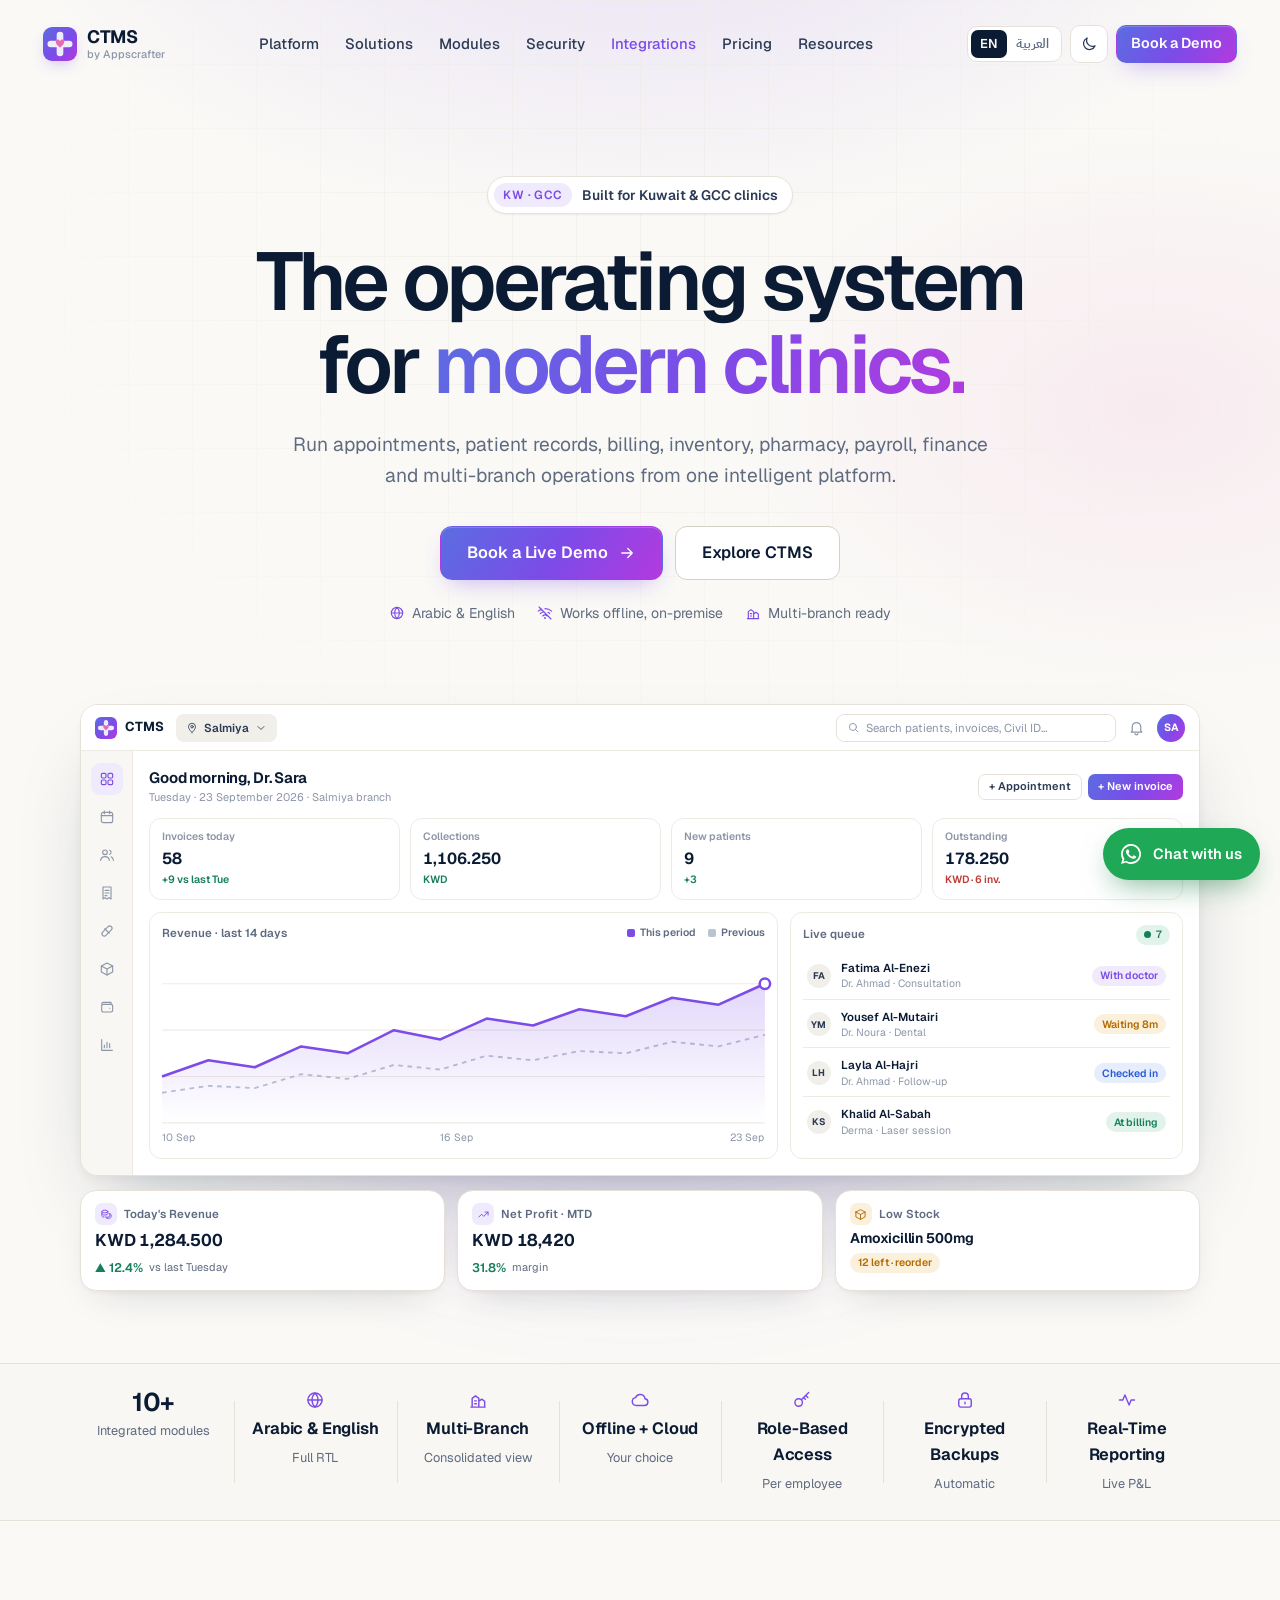
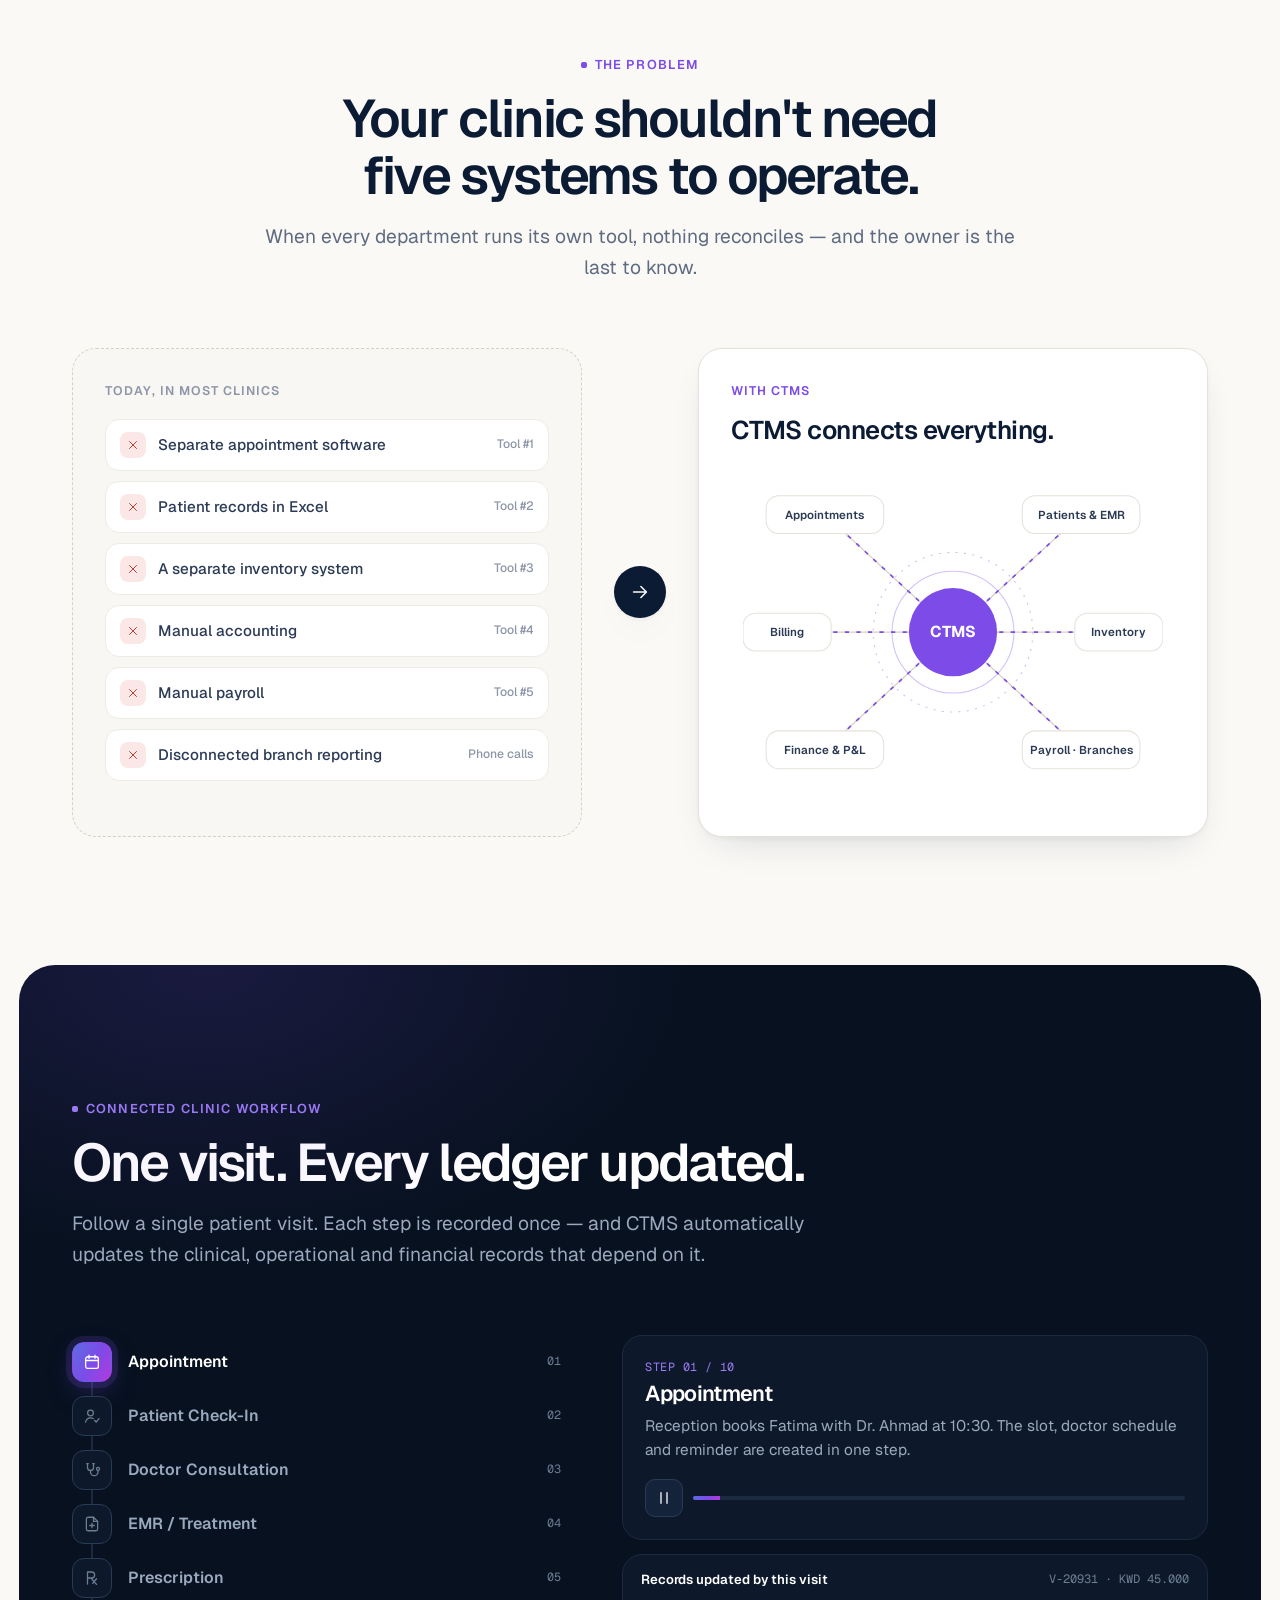
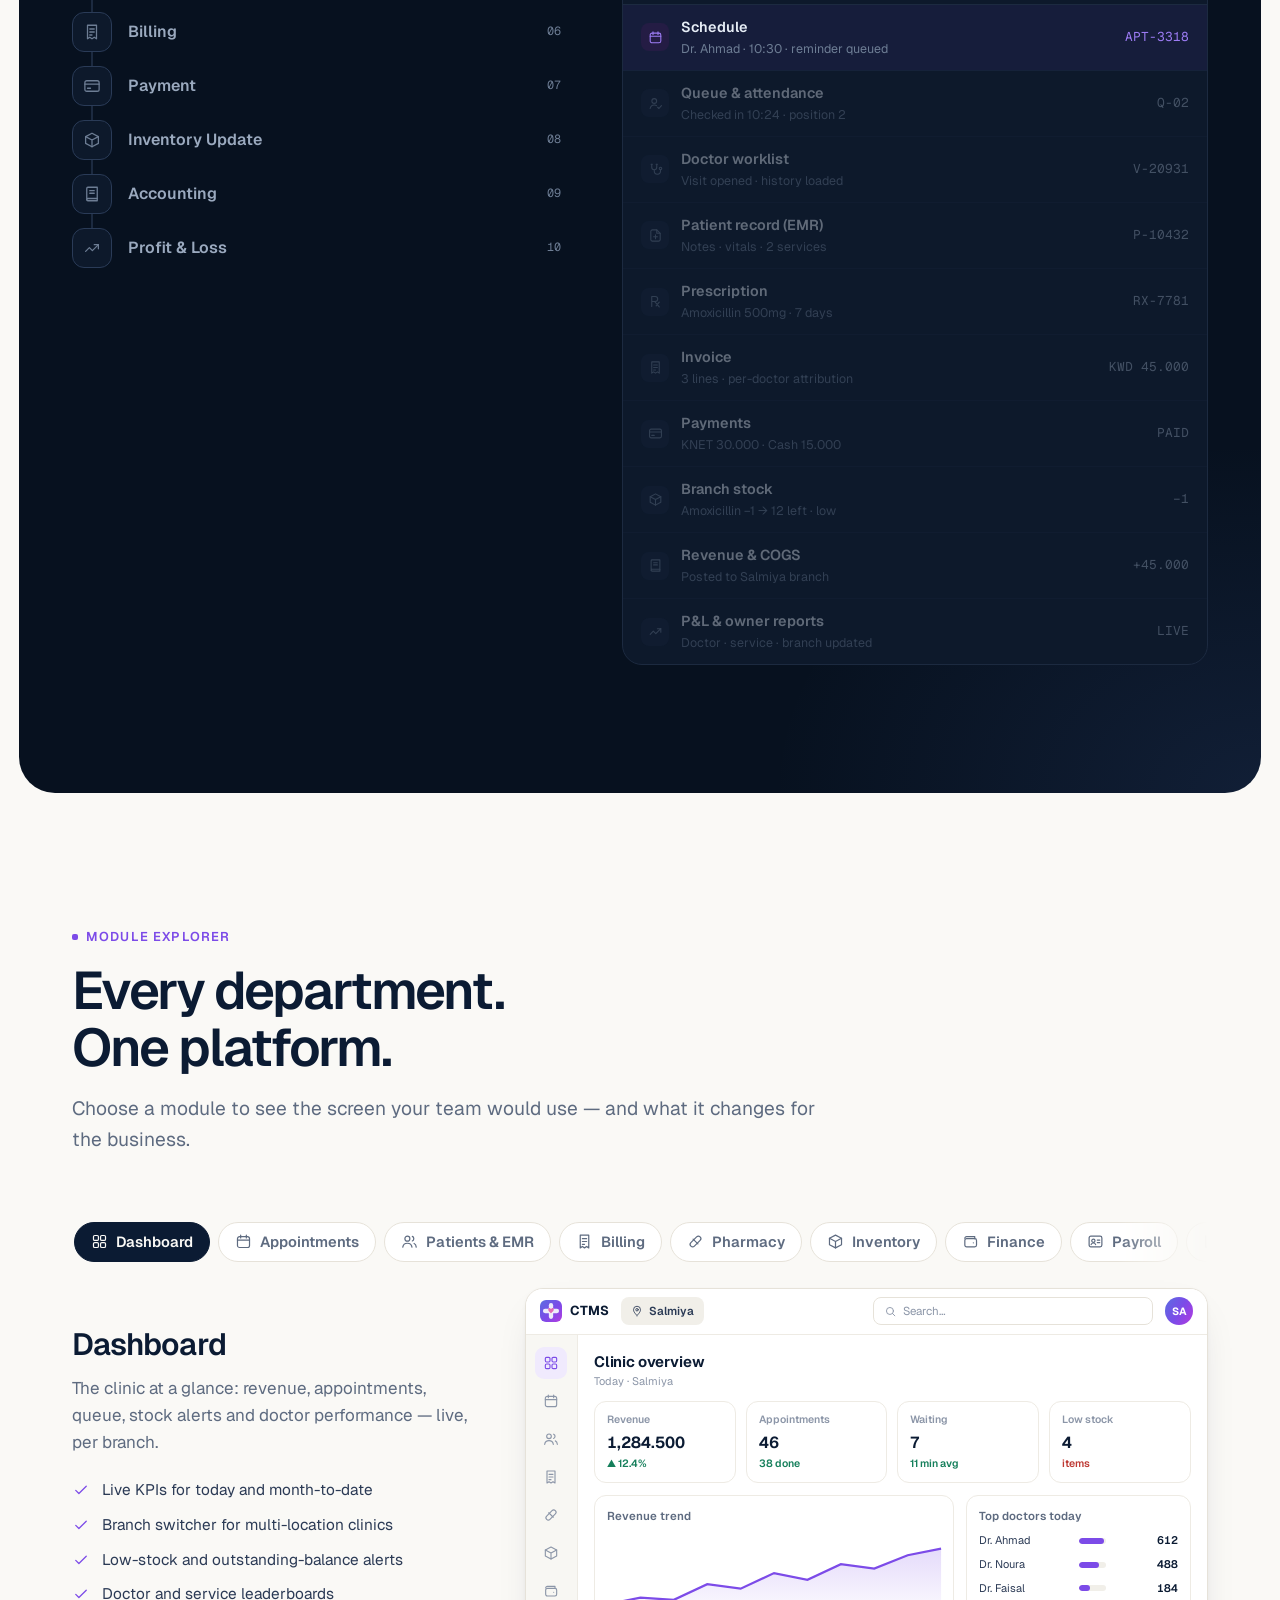
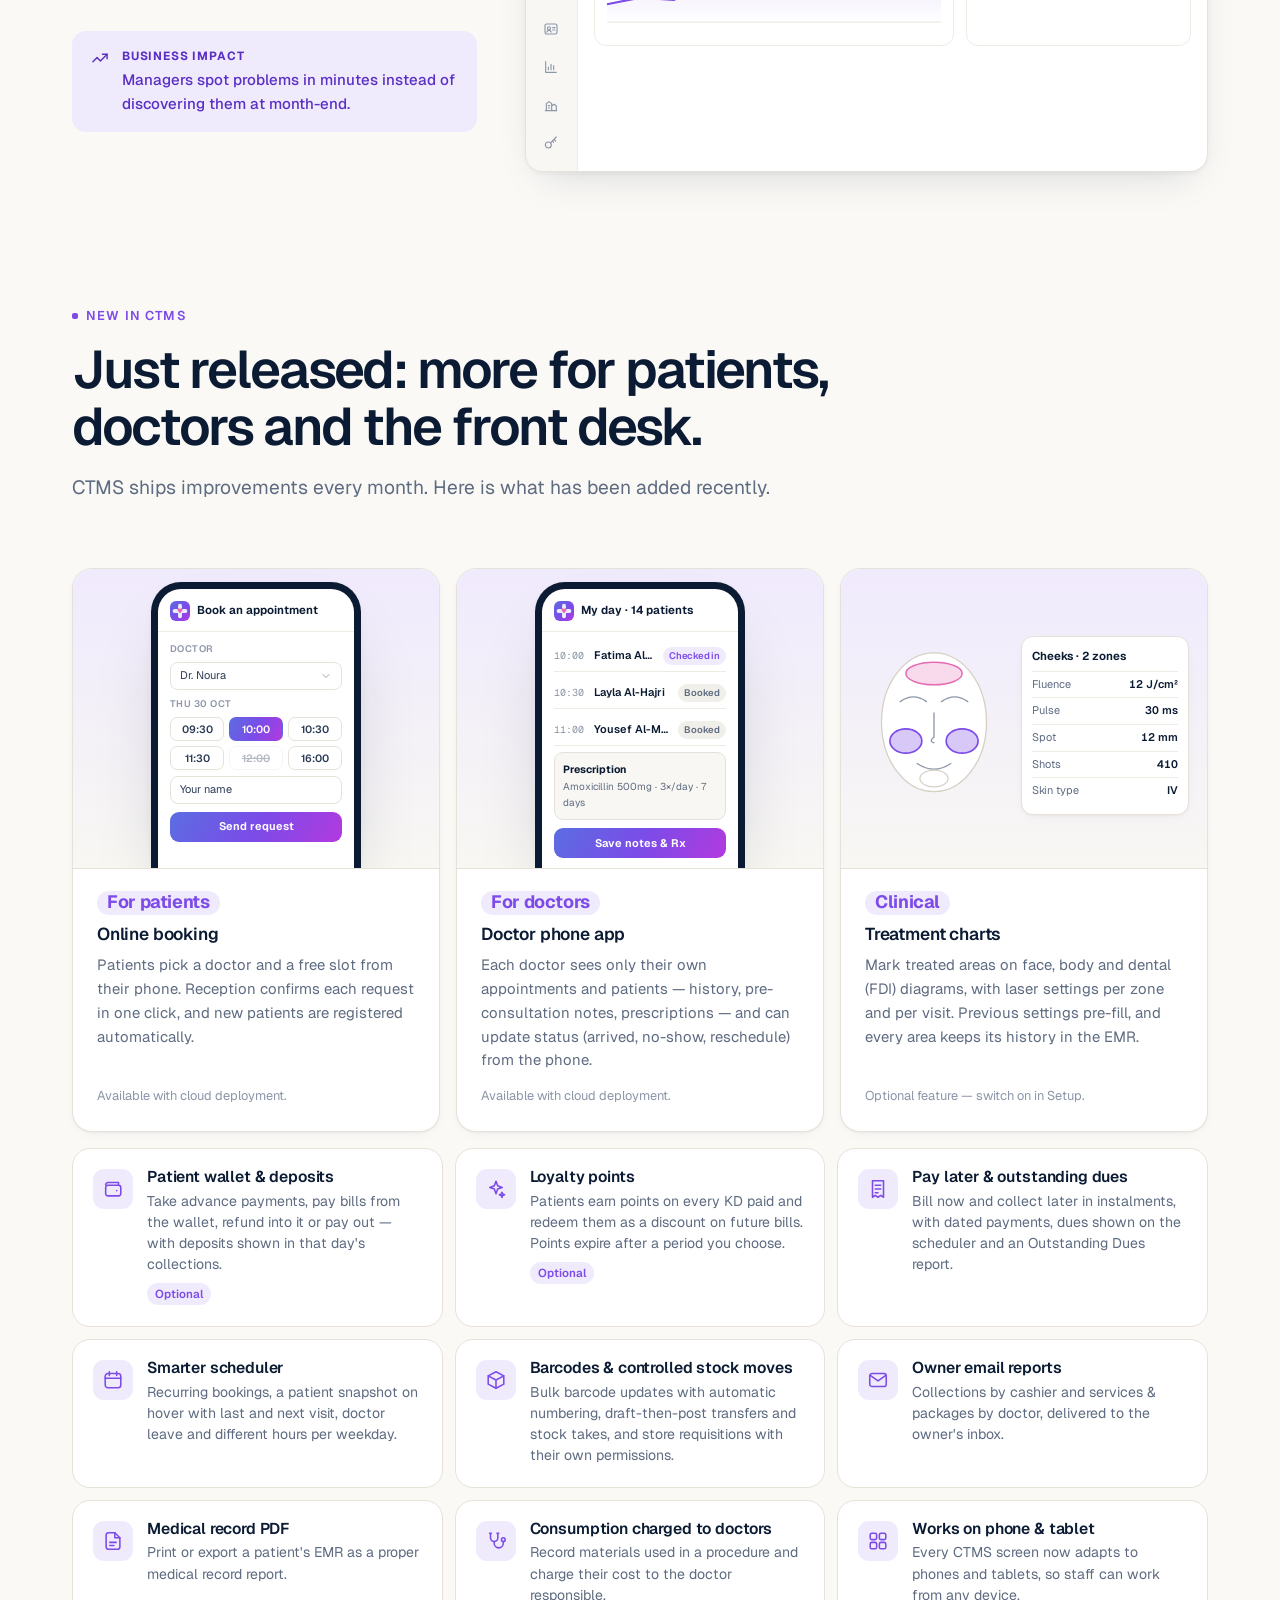
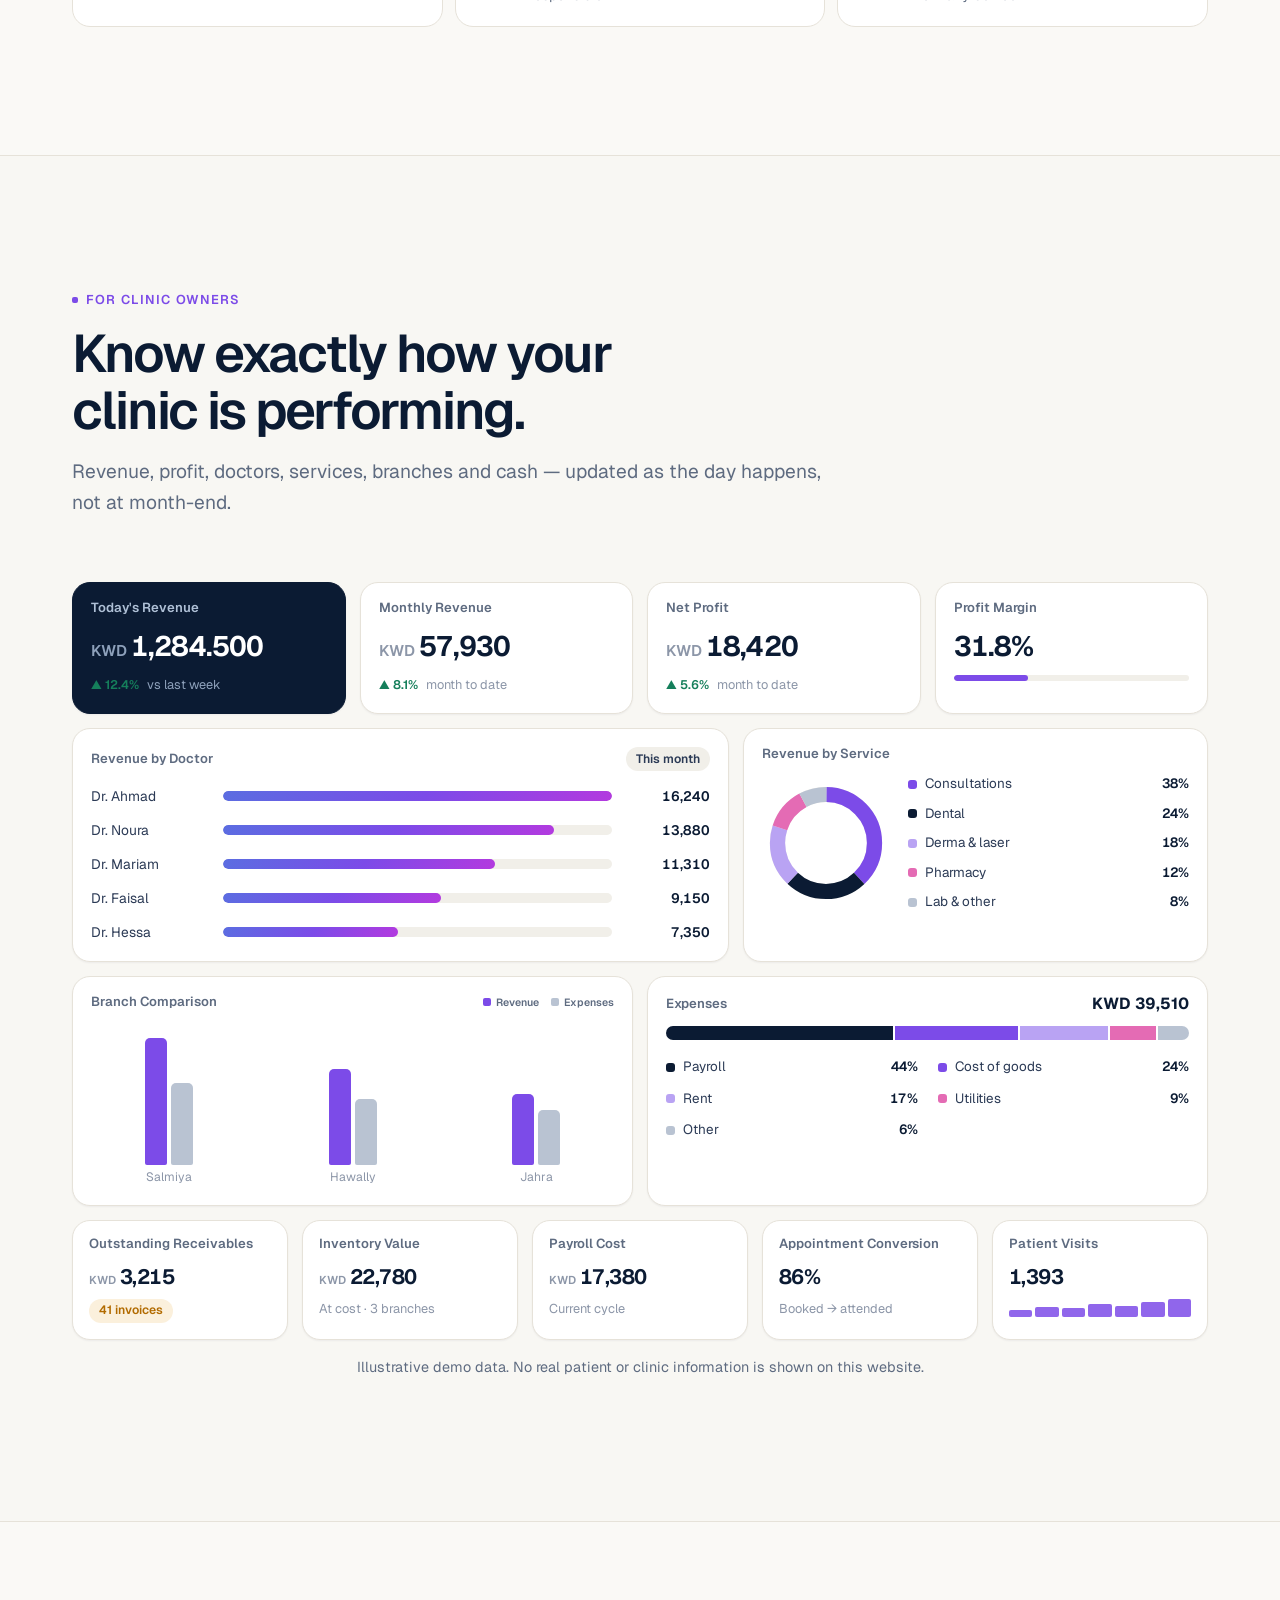
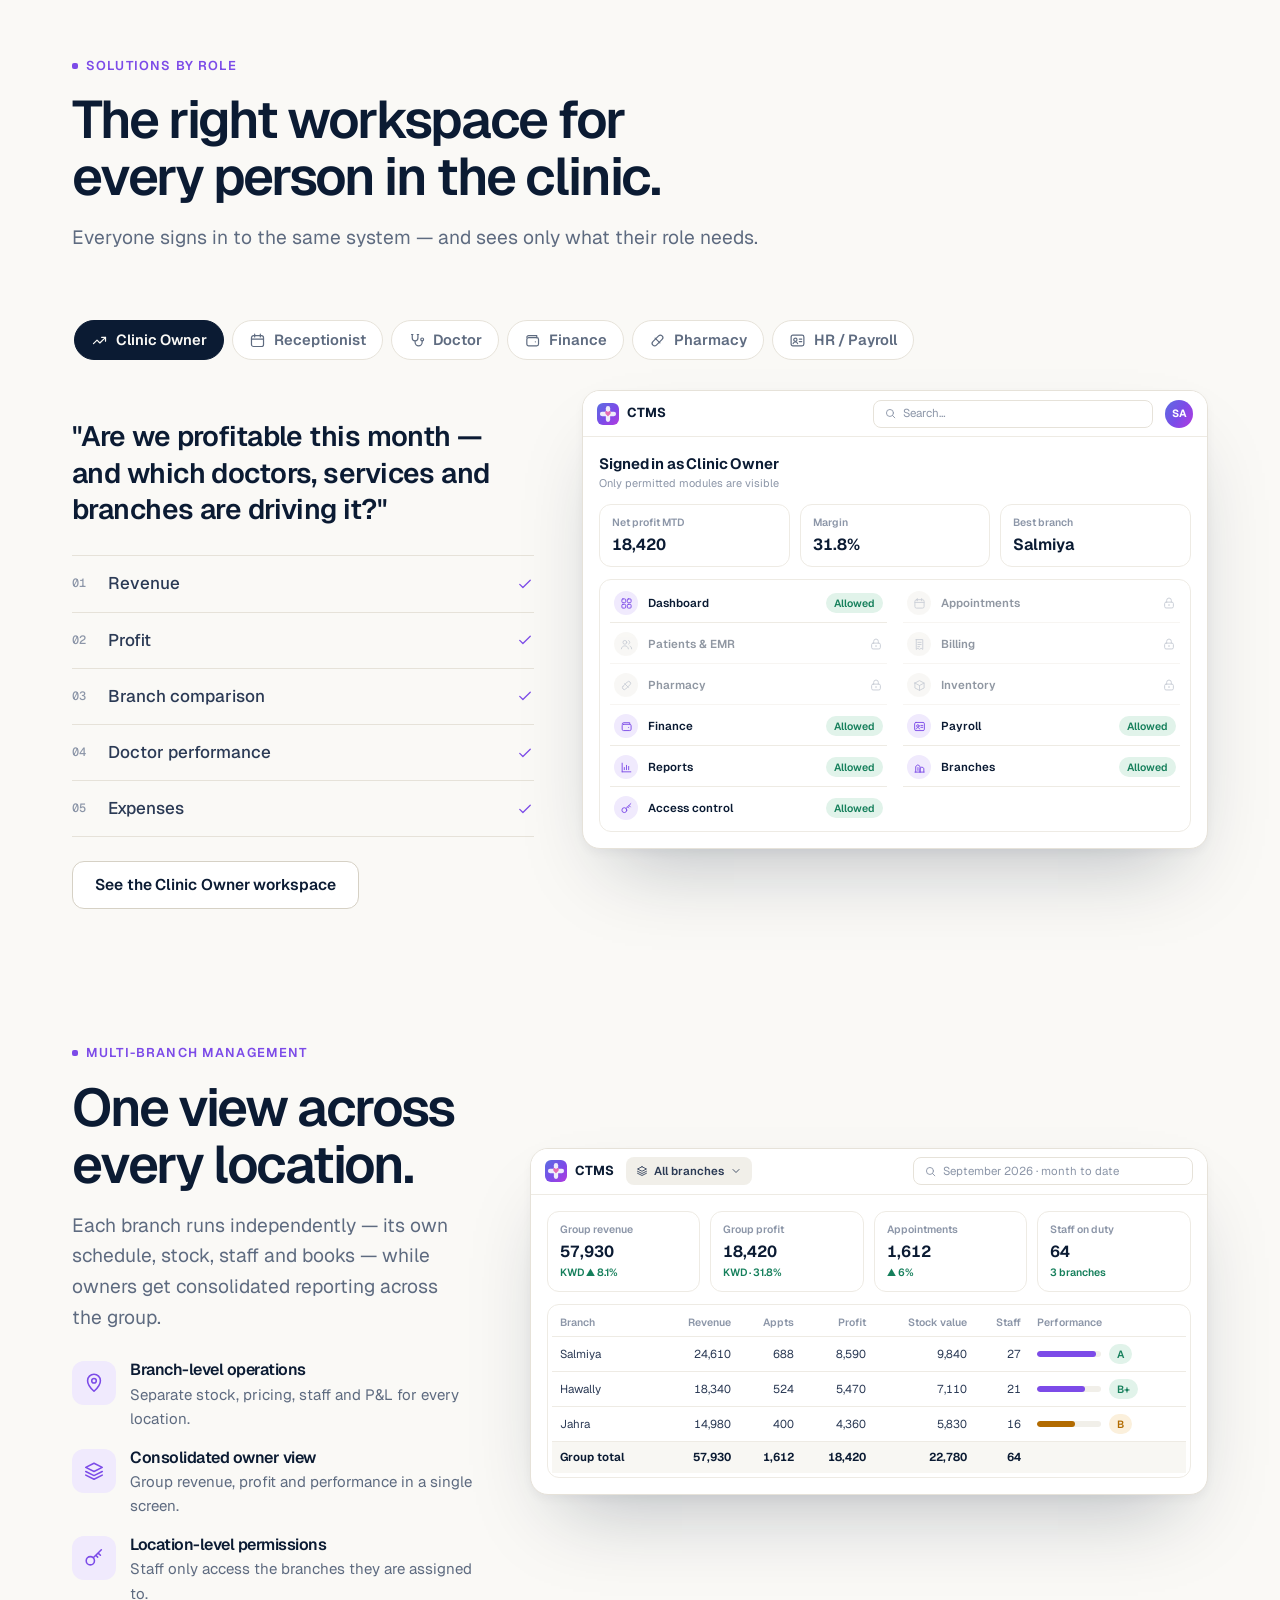
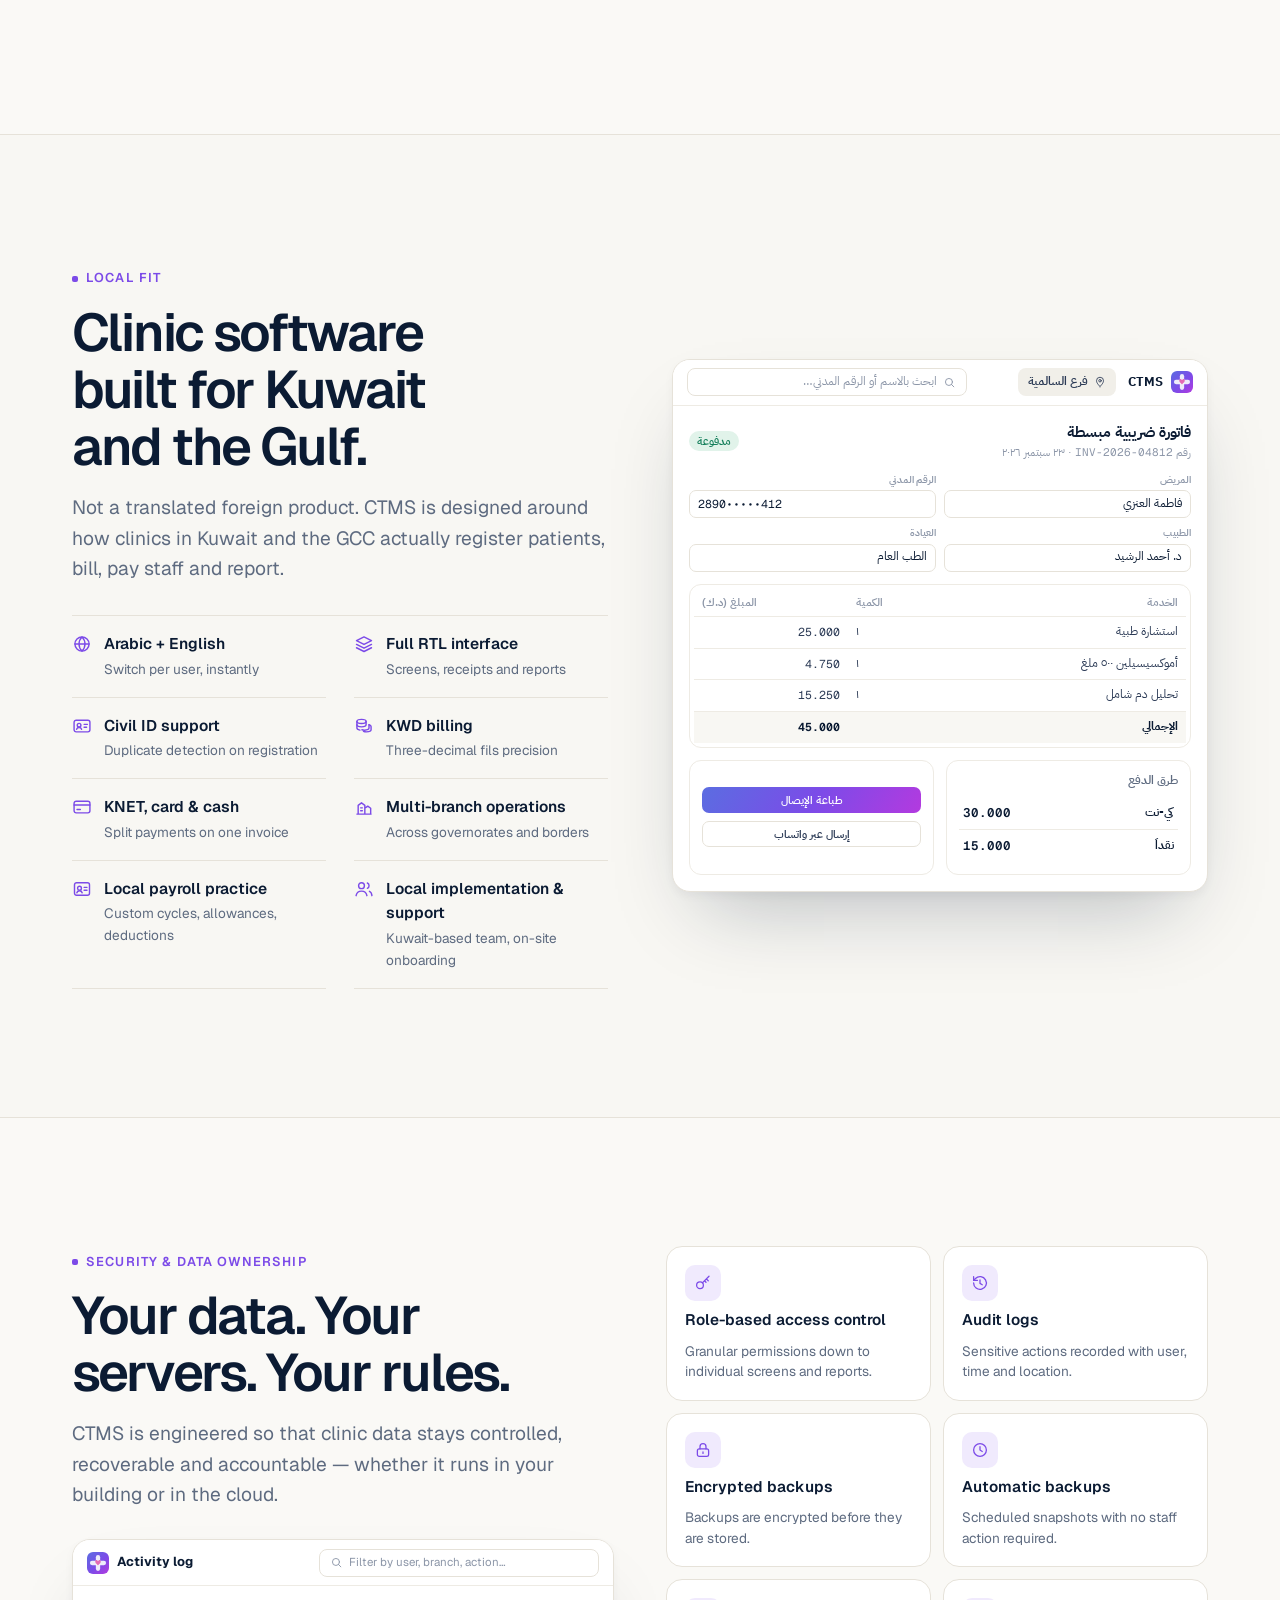
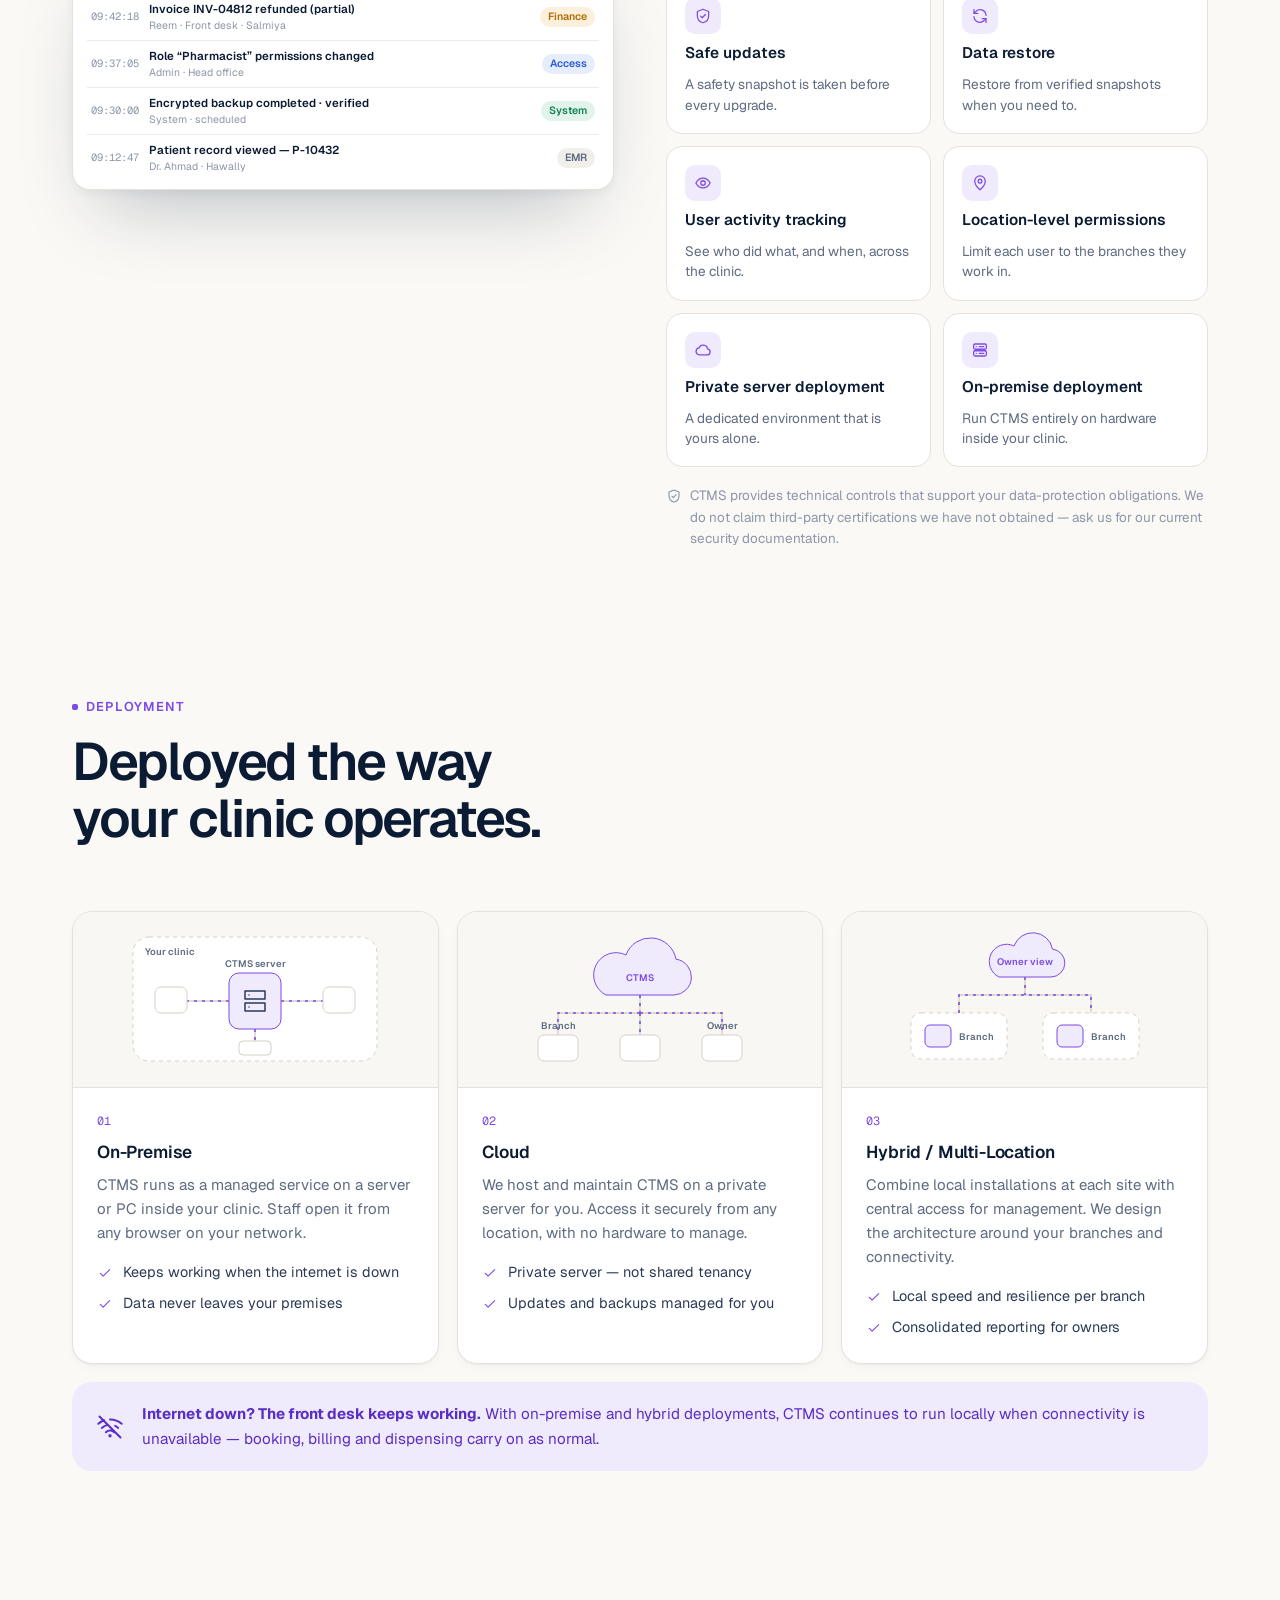
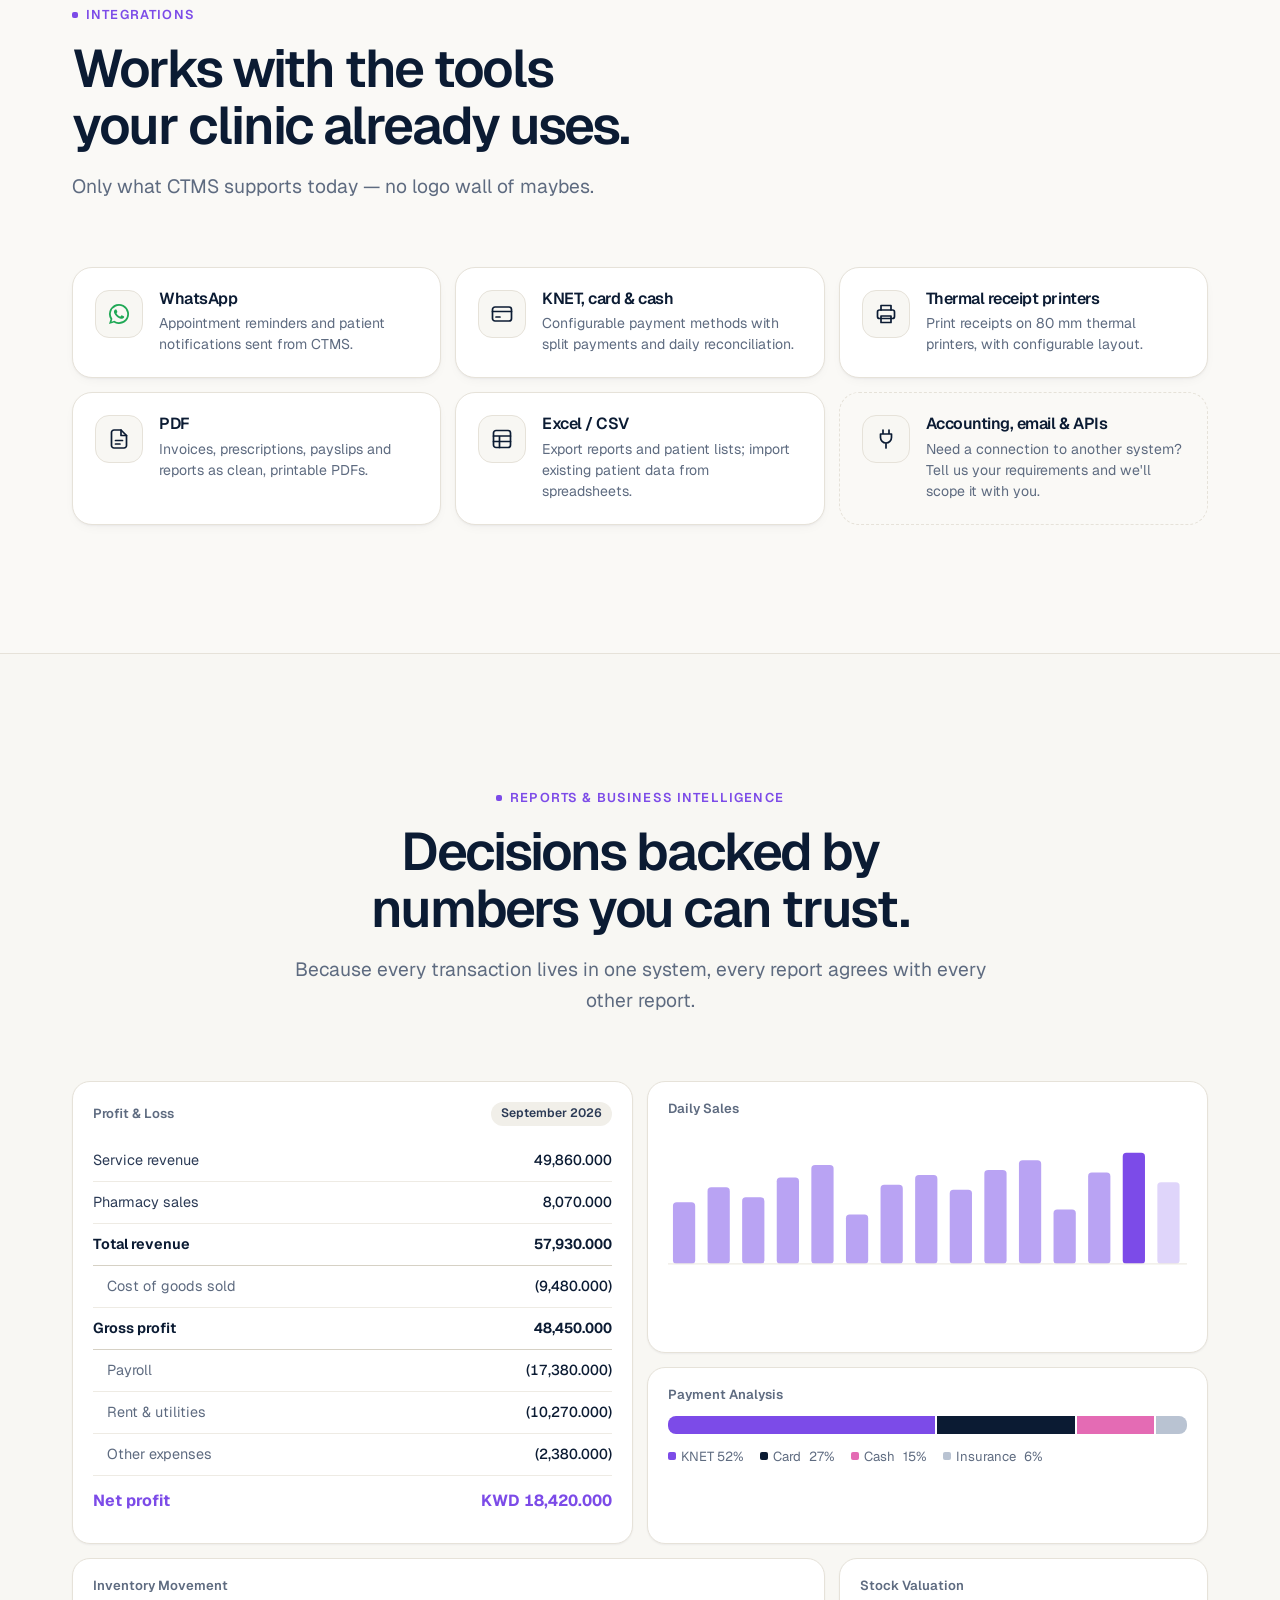
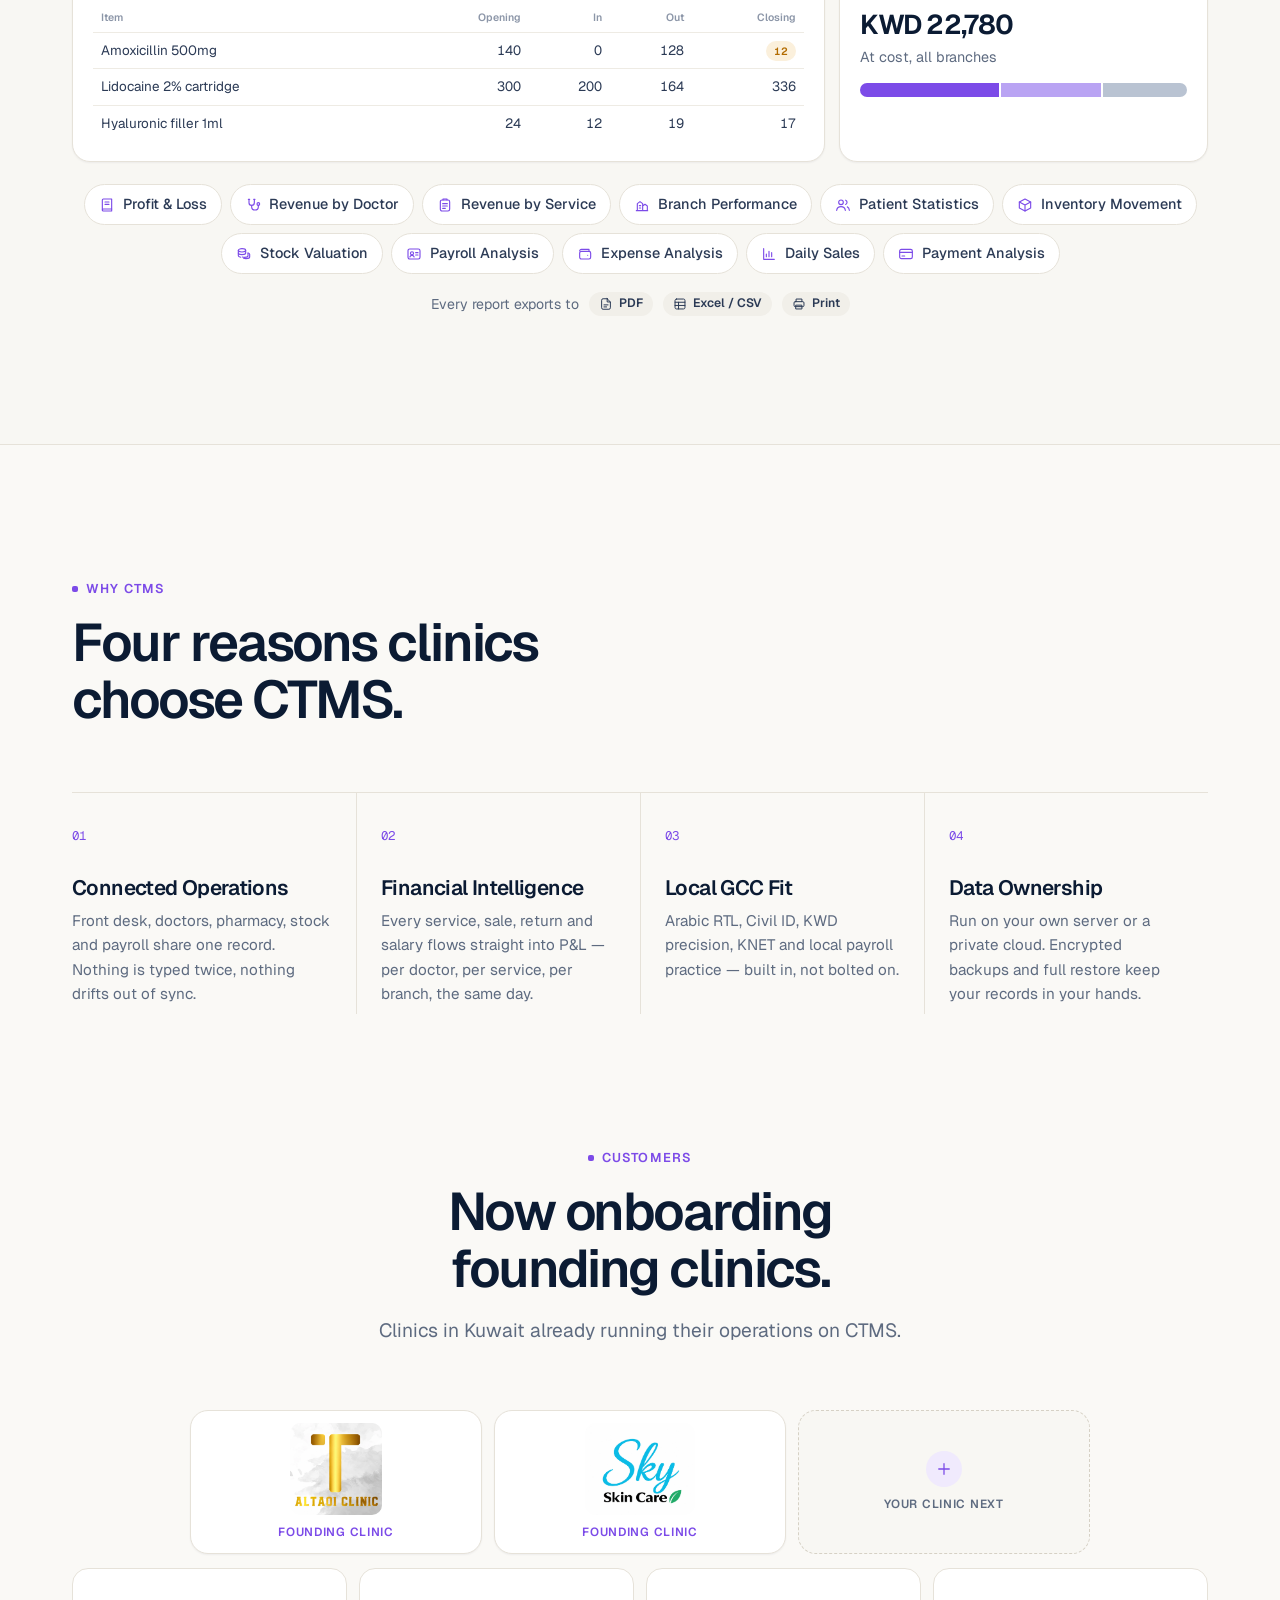
==== index.html @ 9a02eace "Add 'New in CTMS': online booking, doctor app, treatment charts, wallet, loyalty, dues, scheduler, s" ====
<!doctype html>
<html lang="en" dir="ltr" class="no-js" data-page-lang="en">
<head>
<meta charset="utf-8">
<meta name="viewport" content="width=device-width, initial-scale=1, viewport-fit=cover">
<title>Clinic Software in Kuwait | CTMS Clinic Management System</title>
<meta name="description" content="CTMS is clinic management software built in Kuwait for clinics, dental and dermatology centres and medical groups across Kuwait and the GCC: appointments, patient records, billing, pharmacy, inventory, payroll and P&amp;L in one system. Arabic &amp; English. Book a live demo.">
<meta name="keywords" content="CTMS, Clinic Top Management System, clinic management software Kuwait, clinic management system GCC, medical center software, EMR Kuwait, clinic billing software, pharmacy inventory, clinic payroll, multi-branch clinic software, Appscrafter, نظام إدارة العيادات, برنامج إدارة العيادات الكويت">
<meta name="author" content="Appscrafter">
<meta name="robots" content="index, follow">
<link rel="canonical" href="https://ctms.website/">
<link rel="alternate" hreflang="en" href="https://ctms.website/">
<link rel="alternate" hreflang="ar" href="https://ctms.website/ar/">
<link rel="alternate" hreflang="x-default" href="https://ctms.website/">
<meta name="theme-color" content="#7c4be8" media="(prefers-color-scheme: light)">
<meta name="theme-color" content="#08111F" media="(prefers-color-scheme: dark)">
<link rel="icon" href="data:image/svg+xml,%3Csvg xmlns='http://www.w3.org/2000/svg' viewBox='0 0 512 512'%3E%3Cdefs%3E%3ClinearGradient id='g' x1='0' y1='0' x2='1' y2='1'%3E%3Cstop offset='0%25' stop-color='%235b6de1'/%3E%3Cstop offset='55%25' stop-color='%237c4be8'/%3E%3Cstop offset='100%25' stop-color='%23b33adf'/%3E%3C/linearGradient%3E%3C/defs%3E%3Crect width='512' height='512' rx='96' fill='url(%23g)'/%3E%3Crect x='206' y='70' width='100' height='372' rx='50' fill='%23f4f5fb'/%3E%3Crect x='68' y='206' width='376' height='100' rx='50' fill='%23f4f5fb'/%3E%3Cpath d='M256 310C256 310 192 266 192 222C192 194 214 178 237 191C244 195 250 204 256 214C262 204 268 195 275 191C298 178 320 194 320 222C320 266 256 310 256 310Z' fill='%23e46bb4'/%3E%3C/svg%3E">
<meta property="og:type" content="website">
<meta property="og:url" content="https://ctms.website/">
<meta property="og:site_name" content="CTMS by Appscrafter">
<meta property="og:title" content="CTMS — The operating system for modern clinics">
<meta property="og:description" content="Appointments, EMR, billing, pharmacy, inventory, payroll, finance and multi-branch operations in one platform. Built for Kuwait & GCC clinics.">
<meta property="og:locale" content="en_US">
<meta property="og:locale:alternate" content="ar_KW">
<meta property="og:image" content="https://ctms.website/og-image.png">
<meta property="og:image:width" content="1200">
<meta property="og:image:height" content="630">
<meta property="og:image:alt" content="CTMS — The operating system for modern clinics">
<meta name="twitter:card" content="summary_large_image">
<meta name="twitter:image" content="https://ctms.website/og-image.png">
<link rel="preconnect" href="https://fonts.googleapis.com">
<link rel="preconnect" href="https://fonts.gstatic.com" crossorigin>
<link rel="stylesheet" href="https://fonts.googleapis.com/css2?family=Baloo+2:wght@800&family=Geist:wght@400;500;600;700&family=Geist+Mono:wght@400;500&family=IBM+Plex+Sans+Arabic:wght@400;500;600;700&display=swap">
<link rel="stylesheet" href="assets/ctms.css">
<link rel="stylesheet" href="assets/site.css">
<script>document.documentElement.classList.remove('no-js');try{var t=localStorage.getItem('ctms-theme');if(t)document.documentElement.setAttribute('data-theme',t);if(localStorage.getItem('ctms-lang')==='ar'&&!/[?&]lang=en/.test(location.search))location.replace('ar/'+location.hash);}catch(e){}</script>
<script type="application/ld+json">
{"@context":"https://schema.org","@type":"SoftwareApplication","name":"CTMS — Clinic Top Management System","applicationCategory":"BusinessApplication","applicationSubCategory":"Clinic management software","operatingSystem":"Windows, Web browser","inLanguage":["en","ar"],"description":"Clinic operating system for Kuwait and the GCC: appointments, patient records, billing, pharmacy, inventory, payroll, finance and multi-branch reporting.","url":"https://ctms.website/","offers":{"@type":"Offer","priceCurrency":"KWD","price":"29","availability":"https://schema.org/InStock"},"publisher":{"@type":"Organization","name":"Appscrafter","email":"info@appscrafter.com","telephone":"+965 9797 7275","areaServed":["KW","SA","AE","QA","BH","OM"]}}
</script>
</head>
<body>
<svg width="0" height="0" style="position:absolute" aria-hidden="true">
  <defs>
    <symbol id="i-check" viewBox="0 0 24 24"><path d="M5 12.5l4.2 4.2L19 7"/></symbol>
    <symbol id="i-arrow" viewBox="0 0 24 24"><path d="M5 12h14M13 6l6 6-6 6"/></symbol>
    <symbol id="i-cal" viewBox="0 0 24 24"><rect x="3.5" y="5" width="17" height="15.5" rx="3"/><path d="M3.5 10h17M8 3v4M16 3v4"/></symbol>
    <symbol id="i-users" viewBox="0 0 24 24"><circle cx="9" cy="8" r="3.5"/><path d="M2.5 20c.6-3.6 3.2-5.5 6.5-5.5s5.9 1.9 6.5 5.5M16 4.8a3.5 3.5 0 0 1 0 6.4M18.5 14.8c1.7.7 2.8 2.4 3 5.2"/></symbol>
    <symbol id="i-file" viewBox="0 0 24 24"><path d="M14 3H7a2.5 2.5 0 0 0-2.5 2.5v13A2.5 2.5 0 0 0 7 21h10a2.5 2.5 0 0 0 2.5-2.5V8.5L14 3z"/><path d="M14 3v5.5h5.5M12 11v6M9 14h6"/></symbol>
    <symbol id="i-receipt" viewBox="0 0 24 24"><path d="M6 3h12v18l-3-2-3 2-3-2-3 2V3z"/><path d="M9 8h6M9 12h6M9 16h3"/></symbol>
    <symbol id="i-pill" viewBox="0 0 24 24"><rect x="2.8" y="8.5" width="18.4" height="7" rx="3.5" transform="rotate(-45 12 12)"/><path d="M8.6 8.6l6.8 6.8"/></symbol>
    <symbol id="i-box" viewBox="0 0 24 24"><path d="M3.5 7.5L12 3l8.5 4.5v9L12 21l-8.5-4.5v-9z"/><path d="M3.5 7.5L12 12l8.5-4.5M12 12v9"/></symbol>
    <symbol id="i-wallet" viewBox="0 0 24 24"><path d="M4 7.5A2.5 2.5 0 0 1 6.5 5H18v3"/><rect x="4" y="8" width="16.5" height="11.5" rx="2.5"/><path d="M16 13.8h.01"/></symbol>
    <symbol id="i-payroll" viewBox="0 0 24 24"><rect x="3" y="4.5" width="18" height="15" rx="2.5"/><circle cx="9" cy="11" r="2.3"/><path d="M5.8 16.5c.5-1.6 1.7-2.4 3.2-2.4s2.7.8 3.2 2.4M14.5 10h3.5M14.5 13.5h3.5"/></symbol>
    <symbol id="i-chart" viewBox="0 0 24 24"><path d="M4 20V4M4 20h16"/><path d="M8 16v-4M12 16V8M16 16v-6"/></symbol>
    <symbol id="i-trend" viewBox="0 0 24 24"><path d="M3.5 16.5l5-5 4 4 8-8"/><path d="M15 7.5h5.5V13"/></symbol>
    <symbol id="i-branch" viewBox="0 0 24 24"><path d="M3.5 20.5h17M5 20.5V10l4-3 4 3v10.5M13 20.5v-7l3.5-2.5 3.5 2.5v7"/><path d="M8 13h2M8 16.5h2"/></symbol>
    <symbol id="i-shield" viewBox="0 0 24 24"><path d="M12 3l7.5 3v5.5c0 4.6-3.2 8.3-7.5 9.5-4.3-1.2-7.5-4.9-7.5-9.5V6L12 3z"/><path d="M8.8 12.2l2.2 2.2 4.2-4.4"/></symbol>
    <symbol id="i-lock" viewBox="0 0 24 24"><rect x="4.5" y="10.5" width="15" height="10" rx="2.5"/><path d="M8 10.5V7.5a4 4 0 0 1 8 0v3M12 14.5v2"/></symbol>
    <symbol id="i-key" viewBox="0 0 24 24"><circle cx="8" cy="15" r="4.5"/><path d="M11.2 11.8L20 3M16.5 6.5l2.5 2.5M14 9l2 2"/></symbol>
    <symbol id="i-globe" viewBox="0 0 24 24"><circle cx="12" cy="12" r="8.5"/><path d="M3.5 12h17M12 3.5c2.4 2.4 3.6 5.2 3.6 8.5s-1.2 6.1-3.6 8.5c-2.4-2.4-3.6-5.2-3.6-8.5S9.6 5.9 12 3.5z"/></symbol>
    <symbol id="i-wifioff" viewBox="0 0 24 24"><path d="M3 3l18 18M8.5 16.5a5 5 0 0 1 7 0M5 12.8a10 10 0 0 1 4.3-2.4M19 12.8a10 10 0 0 0-2.6-1.8M2 9.2A15 15 0 0 1 7 6.2M22 9.2a15 15 0 0 0-10-3.7"/><circle cx="12" cy="19.5" r=".6"/></symbol>
    <symbol id="i-server" viewBox="0 0 24 24"><rect x="3.5" y="4" width="17" height="7" rx="2"/><rect x="3.5" y="13" width="17" height="7" rx="2"/><path d="M7 7.5h.01M7 16.5h.01M11 7.5h6M11 16.5h6"/></symbol>
    <symbol id="i-cloud" viewBox="0 0 24 24"><path d="M7 18.5h10.5a4 4 0 0 0 .6-7.95A6 6 0 0 0 6.6 9.2 4.7 4.7 0 0 0 7 18.5z"/></symbol>
    <symbol id="i-layers" viewBox="0 0 24 24"><path d="M12 3.5L3 8l9 4.5L21 8l-9-4.5z"/><path d="M3 12.5l9 4.5 9-4.5M3 16.5l9 4.5 9-4.5"/></symbol>
    <symbol id="i-printer" viewBox="0 0 24 24"><path d="M7 8V3.5h10V8"/><rect x="3.5" y="8" width="17" height="8.5" rx="2"/><path d="M7 14h10v6.5H7z"/></symbol>
    <symbol id="i-pdf" viewBox="0 0 24 24"><path d="M14 3H7a2.5 2.5 0 0 0-2.5 2.5v13A2.5 2.5 0 0 0 7 21h10a2.5 2.5 0 0 0 2.5-2.5V8.5L14 3z"/><path d="M14 3v5.5h5.5M8.5 13.5h7M8.5 17h4.5"/></symbol>
    <symbol id="i-sheet" viewBox="0 0 24 24"><rect x="3.5" y="3.5" width="17" height="17" rx="2.5"/><path d="M3.5 9h17M3.5 14.5h17M9.5 9v11.5"/></symbol>
    <symbol id="i-card" viewBox="0 0 24 24"><rect x="2.5" y="5" width="19" height="14" rx="2.5"/><path d="M2.5 9.5h19M6 15h4"/></symbol>
    <symbol id="i-plug" viewBox="0 0 24 24"><path d="M9 3v4M15 3v4M6.5 7h11v3.5a5.5 5.5 0 0 1-11 0V7zM12 16v5"/></symbol>
    <symbol id="i-clock" viewBox="0 0 24 24"><circle cx="12" cy="12" r="8.5"/><path d="M12 7.5V12l3 2"/></symbol>
    <symbol id="i-steth" viewBox="0 0 24 24"><path d="M6 3.5v5a4 4 0 0 0 8 0v-5M5 3.5h2M13 3.5h2M10 12.5v2a5 5 0 0 0 10 0v-2"/><circle cx="20" cy="10.5" r="2"/></symbol>
    <symbol id="i-clip" viewBox="0 0 24 24"><rect x="5" y="4.5" width="14" height="16.5" rx="2.5"/><path d="M9 4.5V3h6v1.5M8.5 10h7M8.5 13.5h7M8.5 17h4"/></symbol>
    <symbol id="i-rx" viewBox="0 0 24 24"><path d="M6 20V4h5.5a4 4 0 0 1 0 8H6M10.5 12l7.5 8.5M18 13l-5 6"/></symbol>
    <symbol id="i-checkin" viewBox="0 0 24 24"><circle cx="10" cy="8" r="3.8"/><path d="M3.5 20c.7-3.8 3.3-5.6 6.5-5.6 1.4 0 2.6.3 3.7 1M15.5 18l2 2 4-4.5"/></symbol>
    <symbol id="i-coins" viewBox="0 0 24 24"><ellipse cx="9" cy="6.5" rx="5.5" ry="2.5"/><path d="M3.5 6.5v4c0 1.4 2.5 2.5 5.5 2.5s5.5-1.1 5.5-2.5v-4"/><path d="M9.5 16.5c.8.3 1.9.5 3 .5 3 0 5.5-1.1 5.5-2.5v-4M3.5 10.5v4c0 1.1 1.5 2 3.6 2.4"/><path d="M18 10.5c1.5.4 2.5 1.2 2.5 2v4c0 1.4-2.5 2.5-5.5 2.5-1.4 0-2.7-.2-3.6-.6"/></symbol>
    <symbol id="i-ledger" viewBox="0 0 24 24"><path d="M5 4.5A1.5 1.5 0 0 1 6.5 3H19v15H6.5A1.5 1.5 0 0 0 5 19.5v-15z"/><path d="M5 19.5A1.5 1.5 0 0 0 6.5 21H19v-3M9 7.5h6M9 11h6"/></symbol>
    <symbol id="i-history" viewBox="0 0 24 24"><path d="M3.5 12a8.5 8.5 0 1 0 2.5-6L3.5 8.5"/><path d="M3.5 3.5v5h5M12 8v4.5l3 1.8"/></symbol>
    <symbol id="i-refresh" viewBox="0 0 24 24"><path d="M20 11a8 8 0 0 0-14.3-4.3L4 8.5M4 13a8 8 0 0 0 14.3 4.3L20 15.5"/><path d="M4 3.5v5h5M20 20.5v-5h-5"/></symbol>
    <symbol id="i-eye" viewBox="0 0 24 24"><path d="M2.5 12S6 5.5 12 5.5 21.5 12 21.5 12 18 18.5 12 18.5 2.5 12 2.5 12z"/><circle cx="12" cy="12" r="3"/></symbol>
    <symbol id="i-pin" viewBox="0 0 24 24"><path d="M12 21s7-6.2 7-11.5A7 7 0 0 0 5 9.5C5 14.8 12 21 12 21z"/><circle cx="12" cy="9.5" r="2.5"/></symbol>
    <symbol id="i-id" viewBox="0 0 24 24"><rect x="2.5" y="5" width="19" height="14" rx="2.5"/><circle cx="8.5" cy="11" r="2.2"/><path d="M5.5 16c.5-1.5 1.6-2.2 3-2.2s2.5.7 3 2.2M14.5 10h4M14.5 13.5h3"/></symbol>
    <symbol id="i-db" viewBox="0 0 24 24"><ellipse cx="12" cy="5.5" rx="7.5" ry="2.8"/><path d="M4.5 5.5v13c0 1.5 3.4 2.8 7.5 2.8s7.5-1.3 7.5-2.8v-13M4.5 12c0 1.5 3.4 2.8 7.5 2.8s7.5-1.3 7.5-2.8"/></symbol>
    <symbol id="i-activity" viewBox="0 0 24 24"><path d="M3 12h4l2.5-6 5 12 2.5-6h4"/></symbol>
    <symbol id="i-search" viewBox="0 0 24 24"><circle cx="11" cy="11" r="6.5"/><path d="M20 20l-4.3-4.3"/></symbol>
    <symbol id="i-down" viewBox="0 0 24 24"><path d="M6 9l6 6 6-6"/></symbol>
    <symbol id="i-x" viewBox="0 0 24 24"><path d="M6 6l12 12M18 6L6 18"/></symbol>
    <symbol id="i-plus" viewBox="0 0 24 24"><path d="M12 5v14M5 12h14"/></symbol>
    <symbol id="i-menu" viewBox="0 0 24 24"><path d="M4 7h16M4 12h16M4 17h16"/></symbol>
    <symbol id="i-sun" viewBox="0 0 24 24"><circle cx="12" cy="12" r="4"/><path d="M12 2.5v2M12 19.5v2M4.6 4.6L6 6M18 18l1.4 1.4M2.5 12h2M19.5 12h2M4.6 19.4L6 18M18 6l1.4-1.4"/></symbol>
    <symbol id="i-moon" viewBox="0 0 24 24"><path d="M20 14.5A8 8 0 0 1 9.5 4a8 8 0 1 0 10.5 10.5z"/></symbol>
    <symbol id="i-play" viewBox="0 0 24 24"><path d="M8 5.5v13l10-6.5-10-6.5z"/></symbol>
    <symbol id="i-pause" viewBox="0 0 24 24"><path d="M8 5v14M16 5v14"/></symbol>
    <symbol id="i-bell" viewBox="0 0 24 24"><path d="M6 16.5V11a6 6 0 0 1 12 0v5.5l1.5 2h-15l1.5-2zM10 20.5a2 2 0 0 0 4 0"/></symbol>
    <symbol id="i-grid" viewBox="0 0 24 24"><rect x="3.5" y="3.5" width="7" height="7" rx="1.8"/><rect x="13.5" y="3.5" width="7" height="7" rx="1.8"/><rect x="3.5" y="13.5" width="7" height="7" rx="1.8"/><rect x="13.5" y="13.5" width="7" height="7" rx="1.8"/></symbol>
    <symbol id="i-mail" viewBox="0 0 24 24"><rect x="3" y="5" width="18" height="14" rx="2.5"/><path d="M3.5 7l8.5 6 8.5-6"/></symbol>
    <symbol id="i-phone" viewBox="0 0 24 24"><path d="M5 3.5h3.5l2 5-2.5 1.5a11 11 0 0 0 6 6l1.5-2.5 5 2V19a2 2 0 0 1-2 2C10.5 21 3 13.5 3 5.5a2 2 0 0 1 2-2z"/></symbol>
    <symbol id="i-quote" viewBox="0 0 24 24"><path d="M9.5 7.5C6.5 8.3 5 10.4 5 13.5V17h5v-5H7.5c0-1.6.8-2.6 2.5-3.2M19 7.5c-3 .8-4.5 2.9-4.5 6V17h5v-5H17c0-1.6.8-2.6 2.5-3.2"/></symbol>
    <symbol id="i-spark" viewBox="0 0 24 24"><path d="M12 3.5l1.8 5 5 1.8-5 1.8-1.8 5-1.8-5-5-1.8 5-1.8 1.8-5zM18.5 15.5l.8 2 2 .8-2 .8-.8 2-.8-2-2-.8 2-.8.8-2z"/></symbol>
    <symbol id="i-flag" viewBox="0 0 24 24"><path d="M5 21V4M5 4.5h11l-2 4 2 4H5"/></symbol>
    <symbol id="i-upload" viewBox="0 0 24 24"><path d="M12 15V4M7.5 8.5L12 4l4.5 4.5M4.5 15v3a2.5 2.5 0 0 0 2.5 2.5h10a2.5 2.5 0 0 0 2.5-2.5v-3"/></symbol>
    <symbol id="i-wa" viewBox="0 0 24 24"><path d="M12 2a10 10 0 0 0-8.5 15.2L2 22l4.9-1.4A10 10 0 1 0 12 2zm0 18.2c-1.5 0-3-.4-4.3-1.2l-.3-.18-2.85.83.86-2.78-.2-.3A8.2 8.2 0 1 1 12 20.2zm4.6-6.1c-.25-.13-1.48-.73-1.7-.81-.23-.09-.4-.13-.56.13-.17.25-.64.8-.79.97-.14.17-.29.19-.54.06-.25-.13-1.06-.39-2.02-1.24-.75-.67-1.25-1.49-1.4-1.74-.14-.25-.01-.39.11-.51.11-.11.25-.29.37-.44.13-.15.17-.25.25-.42.08-.17.04-.31-.02-.44-.06-.13-.56-1.35-.77-1.85-.2-.48-.41-.42-.56-.43h-.48c-.17 0-.44.06-.67.31-.23.25-.88.86-.88 2.1 0 1.24.9 2.43 1.03 2.6.13.17 1.77 2.7 4.3 3.79.6.26 1.07.41 1.43.53.6.19 1.15.16 1.58.1.48-.07 1.48-.6 1.69-1.19.21-.58.21-1.08.14-1.19-.06-.1-.23-.16-.48-.29z"/></symbol>
    <symbol id="logo" viewBox="0 0 512 512"><defs><linearGradient id="lg-brand" x1="0" y1="0" x2="1" y2="1"><stop offset="0%" stop-color="#5b6de1"/><stop offset="55%" stop-color="#7c4be8"/><stop offset="100%" stop-color="#b33adf"/></linearGradient></defs><rect width="512" height="512" rx="96" fill="url(#lg-brand)"/><rect x="206" y="70" width="100" height="372" rx="50" fill="#f4f5fb" opacity=".95"/><rect x="68" y="206" width="376" height="100" rx="50" fill="#f4f5fb" opacity=".95"/><path d="M256 310C256 310 192 266 192 222C192 194 214 178 237 191C244 195 250 204 256 214C262 204 268 195 275 191C298 178 320 194 320 222C320 266 256 310 256 310Z" fill="#e46bb4"/></symbol>
  </defs>
</svg>

<a class="skip" href="#main" data-i18n="skip">Skip to content</a>

<!-- ============================ NAV ============================ -->
<header class="nav" id="nav">
  <div class="nav-bar">
    <a class="brand" href="#top" aria-label="CTMS home">
      <svg aria-hidden="true"><use href="#logo"/></svg>
      <span class="bt">CTMS<small data-i18n="brand_sub">by Appscrafter</small></span>
    </a>
    <nav class="nav-links" aria-label="Primary">
      <a href="#platform" data-i18n="nav_platform">Platform</a>
      <a href="#roles" data-i18n="nav_solutions">Solutions</a>
      <a href="#modules" data-i18n="nav_modules">Modules</a>
      <a href="#security" data-i18n="nav_security">Security</a>
      <a href="#integrations" data-i18n="nav_integrations">Integrations</a>
      <a href="#pricing" data-i18n="nav_pricing">Pricing</a>
      <a href="#faq" data-i18n="nav_resources">Resources</a>
    </nav>
    <div class="nav-right">
      <div class="lang" role="group" aria-label="Language">
        <button type="button" data-lang="en" aria-pressed="true">EN</button>
        <button type="button" data-lang="ar" class="ar" aria-pressed="false">العربية</button>
      </div>
      <button class="iconbtn theme-toggle" type="button" data-theme-toggle aria-label="Toggle dark mode">
        <svg class="ico theme-moon"><use href="#i-moon"/></svg><svg class="ico theme-sun"><use href="#i-sun"/></svg>
      </button>
      <button class="btn btn-primary btn-sm" type="button" data-demo data-i18n="cta_book">Book a Demo</button>
      <button class="iconbtn menu-btn" type="button" id="menuBtn" aria-label="Open menu" aria-expanded="false" aria-controls="mnav"><svg class="ico"><use href="#i-menu"/></svg></button>
    </div>
  </div>
</header>

<div class="mnav" id="mnav" aria-hidden="true">
  <div class="mnav-scrim" data-close-menu></div>
  <div class="mnav-sheet" role="dialog" aria-modal="true" aria-label="Menu">
    <div class="mnav-top">
      <a class="brand" href="#top" data-close-menu><svg aria-hidden="true"><use href="#logo"/></svg><span class="bt">CTMS</span></a>
      <button class="iconbtn" type="button" data-close-menu aria-label="Close menu"><svg class="ico"><use href="#i-x"/></svg></button>
    </div>
    <nav class="mnav-links" aria-label="Mobile">
      <a href="#platform" data-close-menu><span data-i18n="nav_platform">Platform</span><svg class="ico"><use href="#i-arrow"/></svg></a>
      <a href="#roles" data-close-menu><span data-i18n="nav_solutions">Solutions</span><svg class="ico"><use href="#i-arrow"/></svg></a>
      <a href="#modules" data-close-menu><span data-i18n="nav_modules">Modules</span><svg class="ico"><use href="#i-arrow"/></svg></a>
      <a href="#security" data-close-menu><span data-i18n="nav_security">Security</span><svg class="ico"><use href="#i-arrow"/></svg></a>
      <a href="#integrations" data-close-menu><span data-i18n="nav_integrations">Integrations</span><svg class="ico"><use href="#i-arrow"/></svg></a>
      <a href="#pricing" data-close-menu><span data-i18n="nav_pricing">Pricing</span><svg class="ico"><use href="#i-arrow"/></svg></a>
      <a href="#faq" data-close-menu><span data-i18n="nav_resources">Resources</span><svg class="ico"><use href="#i-arrow"/></svg></a>
    </nav>
    <div class="mnav-foot">
      <div class="mnav-row">
        <div class="lang" role="group" aria-label="Language">
          <button type="button" data-lang="en" aria-pressed="true">EN</button>
          <button type="button" data-lang="ar" class="ar" aria-pressed="false">العربية</button>
        </div>
        <button class="iconbtn" type="button" data-theme-toggle aria-label="Toggle dark mode"><svg class="ico theme-moon"><use href="#i-moon"/></svg><svg class="ico theme-sun"><use href="#i-sun"/></svg></button>
      </div>
      <button class="btn btn-primary btn-block" type="button" data-demo data-close-menu data-i18n="cta_live">Book a Live Demo</button>
    </div>
  </div>
</div>

<main id="main">
<!-- ============================ 2. HERO ============================ -->
<section class="hero" id="top">
  <div class="wrap">
    <div class="hero-copy">
      <span class="hero-tag reveal"><span class="flag" data-i18n="hero_flag">KW · GCC</span><span data-i18n="hero_tag">Built for Kuwait &amp; GCC clinics</span></span>
      <h1 class="t-display reveal d1"><span data-i18n="hero_h1a">The operating system for</span> <span class="soft" data-i18n="hero_h1b">modern clinics.</span></h1>
      <p class="t-lead reveal d2" data-i18n="hero_lead">Run appointments, patient records, billing, inventory, pharmacy, payroll, finance and multi-branch operations from one intelligent platform.</p>
      <div class="hero-ctas reveal d3">
        <button class="btn btn-primary btn-lg" type="button" data-demo><span data-i18n="cta_live">Book a Live Demo</span><svg class="ico arr"><use href="#i-arrow"/></svg></button>
        <a class="btn btn-secondary btn-lg" href="#modules" data-i18n="cta_explore">Explore CTMS</a>
      </div>
      <div class="hero-meta reveal d3">
        <span><svg class="ico"><use href="#i-globe"/></svg><span data-i18n="hm1">Arabic &amp; English</span></span>
        <span><svg class="ico"><use href="#i-wifioff"/></svg><span data-i18n="hm2">Works offline, on-premise</span></span>
        <span><svg class="ico"><use href="#i-branch"/></svg><span data-i18n="hm3">Multi-branch ready</span></span>
      </div>
    </div>

    <div class="stage reveal d2">
      <div class="stage-glow" aria-hidden="true"></div>
      <div class="ui hero-ui" role="img" aria-label="CTMS clinic dashboard showing revenue, live patient queue and today's appointments (demo data)">
        <div class="ui-top">
          <span class="ui-logo"><svg><use href="#logo"/></svg>CTMS</span>
          <span class="ui-branch"><svg class="ico"><use href="#i-pin"/></svg><span data-i18n="d_branch1">Salmiya</span><svg class="ico"><use href="#i-down"/></svg></span>
          <span class="ui-search"><svg class="ico"><use href="#i-search"/></svg><span data-i18n="d_search">Search patients, invoices, Civil ID…</span></span>
          <svg class="ico" style="width:17px;height:17px;color:var(--faint)"><use href="#i-bell"/></svg>
          <span class="ui-av">SA</span>
        </div>
        <div class="ui-body">
          <div class="ui-side" aria-hidden="true">
            <i class="on"><svg class="ico"><use href="#i-grid"/></svg></i><i><svg class="ico"><use href="#i-cal"/></svg></i><i><svg class="ico"><use href="#i-users"/></svg></i><i><svg class="ico"><use href="#i-receipt"/></svg></i><i><svg class="ico"><use href="#i-pill"/></svg></i><i><svg class="ico"><use href="#i-box"/></svg></i><i><svg class="ico"><use href="#i-wallet"/></svg></i><i><svg class="ico"><use href="#i-chart"/></svg></i>
          </div>
          <div class="ui-main">
            <div class="ui-h">
              <div><b data-i18n="d_greet">Good morning, Dr. Sara</b><small data-i18n="d_date">Tuesday · 23 September 2026 · Salmiya branch</small></div>
              <div style="display:flex;gap:6px"><span class="ui-btn sec" data-i18n="d_newappt">+ Appointment</span><span class="ui-btn" data-i18n="d_newinv">+ New invoice</span></div>
            </div>
            <div class="ui-kpis">
              <div class="ui-kpi"><span data-i18n="d_k1">Invoices today</span><b>58</b><em>+9 vs last Tue</em></div>
              <div class="ui-kpi"><span data-i18n="d_k2">Collections</span><b>1,106.250</b><em>KWD</em></div>
              <div class="ui-kpi"><span data-i18n="d_k3">New patients</span><b>9</b><em>+3</em></div>
              <div class="ui-kpi"><span data-i18n="d_k4">Outstanding</span><b>178.250</b><em class="down">KWD · 6 inv.</em></div>
            </div>
            <div class="ui-row">
              <div class="ui-card">
                <h5><span data-i18n="d_rev14">Revenue · last 14 days</span><span class="leg"><span><i style="background:var(--c1)"></i><span data-i18n="d_this">This period</span></span><span><i style="background:var(--c5)"></i><span data-i18n="d_prev">Previous</span></span></span></h5>
                <svg class="chart" viewBox="0 0 520 170" aria-hidden="true">
                  <defs><linearGradient id="ga" x1="0" x2="0" y1="0" y2="1"><stop offset="0" stop-color="var(--c1)" stop-opacity=".22"/><stop offset="1" stop-color="var(--c1)" stop-opacity="0"/></linearGradient></defs>
                  <line class="gl" x1="0" x2="520" y1="30" y2="30"/><line class="gl" x1="0" x2="520" y1="70" y2="70"/><line class="gl" x1="0" x2="520" y1="110" y2="110"/><line class="gl" x1="0" x2="520" y1="150" y2="150"/>
                  <path d="M0 124 L40 118 L80 120 L120 108 L160 112 L200 100 L240 104 L280 92 L320 96 L360 88 L400 90 L440 80 L480 84 L520 74" fill="none" stroke="var(--c5)" stroke-width="1.6" stroke-dasharray="4 4"/>
                  <path d="M0 110 L40 96 L80 102 L120 84 L160 90 L200 70 L240 78 L280 60 L320 66 L360 52 L400 58 L440 42 L480 48 L520 30 L520 150 L0 150Z" fill="url(#ga)"/>
                  <path d="M0 110 L40 96 L80 102 L120 84 L160 90 L200 70 L240 78 L280 60 L320 66 L360 52 L400 58 L440 42 L480 48 L520 30" fill="none" stroke="var(--c1)" stroke-width="2.2" stroke-linejoin="round"/>
                  <circle cx="520" cy="30" r="4.5" fill="var(--surface)" stroke="var(--c1)" stroke-width="2.2"/>
                  <text x="0" y="166">10 Sep</text><text x="240" y="166">16 Sep</text><text x="490" y="166">23 Sep</text>
                </svg>
              </div>
              <div class="ui-card">
                <h5><span data-i18n="d_queue">Live queue</span><span class="pill ok"><span class="dot live"></span>7</span></h5>
                <div class="ui-list">
                  <div class="ui-li"><span class="av">FA</span><span class="tx"><b data-i18n="p1">Fatima Al-Enezi</b><small data-i18n="d_q1s">Dr. Ahmad · Consultation</small></span><span class="pill brand" data-i18n="st_with">With doctor</span></div>
                  <div class="ui-li"><span class="av">YM</span><span class="tx"><b data-i18n="p2">Yousef Al-Mutairi</b><small data-i18n="d_q2s">Dr. Noura · Dental</small></span><span class="pill warn" data-i18n="st_wait8">Waiting 8m</span></div>
                  <div class="ui-li"><span class="av">LH</span><span class="tx"><b data-i18n="p3">Layla Al-Hajri</b><small data-i18n="d_q3s">Dr. Ahmad · Follow-up</small></span><span class="pill info" data-i18n="st_in">Checked in</span></div>
                  <div class="ui-li"><span class="av">KS</span><span class="tx"><b data-i18n="p4">Khalid Al-Sabah</b><small data-i18n="d_q4s">Derma · Laser session</small></span><span class="pill ok" data-i18n="st_bill">At billing</span></div>
                </div>
              </div>
            </div>
          </div>
        </div>
      </div>
      <div class="stage-floats-m">
        <div class="float f1"><div class="fl-h"><span class="fl-ic"><svg class="ico"><use href="#i-coins"/></svg></span><span data-i18n="fl1">Today's Revenue</span></div><b>KWD 1,284.500</b><div class="fl-sub"><span class="delta">▲ 12.4%</span><span data-i18n="fl_vs">vs last Tuesday</span></div></div>
        <div class="float f2"><div class="fl-h"><span class="fl-ic info"><svg class="ico"><use href="#i-cal"/></svg></span><span data-i18n="fl2">Appointments</span></div><b>46</b><div class="fl-sub"><span data-i18n="fl2s">38 completed · 3 no-show</span></div></div>
        <div class="float f3"><div class="fl-h"><span class="fl-ic"><svg class="ico"><use href="#i-clock"/></svg></span><span data-i18n="fl3">Patients Waiting</span></div><b>7</b><div class="fl-sub"><span data-i18n="fl3s">Avg. wait 11 min</span></div></div>
        <div class="float f4"><div class="fl-h"><span class="fl-ic"><svg class="ico"><use href="#i-trend"/></svg></span><span data-i18n="fl6">Net Profit · MTD</span></div><b>KWD 18,420</b><div class="fl-sub"><span class="delta">31.8%</span><span data-i18n="fl6s">margin</span></div></div>
        <div class="float f5"><div class="fl-h"><span class="fl-ic info"><svg class="ico"><use href="#i-steth"/></svg></span><span data-i18n="fl5">Doctor Performance</span></div>
          <div class="ui-hbars" style="margin-top:8px">
            <div class="ui-hb" style="grid-template-columns:62px 1fr 38px"><span data-i18n="doc1">Dr. Ahmad</span><div class="ui-bar"><i style="width:92%"></i></div><b>612</b></div>
            <div class="ui-hb" style="grid-template-columns:62px 1fr 38px"><span data-i18n="doc2">Dr. Noura</span><div class="ui-bar"><i style="width:74%"></i></div><b>488</b></div>
            <div class="ui-hb" style="grid-template-columns:62px 1fr 38px"><span data-i18n="doc3">Dr. Faisal</span><div class="ui-bar"><i style="width:41%"></i></div><b>184</b></div>
          </div>
        </div>
        <div class="float f6"><div class="fl-h"><span class="fl-ic warn"><svg class="ico"><use href="#i-box"/></svg></span><span data-i18n="fl4">Low Stock</span></div><b style="font-size:14px" data-i18n="fl4b">Amoxicillin 500mg</b><div class="fl-sub"><span class="pill warn" data-i18n="fl4s">12 left · reorder</span></div></div>
      </div>
    </div>
  </div>
</section>

<!-- ============================ 3. TRUST STRIP ============================ -->
<section class="trust" aria-label="Product summary">
  <div class="wrap">
    <div class="trust-row">
      <div class="trust-item"><b class="big">10+</b><span data-i18n="tr1">Integrated modules</span></div>
      <div class="trust-item"><svg class="ico"><use href="#i-globe"/></svg><b data-i18n="tr2">Arabic &amp; English</b><span data-i18n="tr2s">Full RTL</span></div>
      <div class="trust-item"><svg class="ico"><use href="#i-branch"/></svg><b data-i18n="tr3">Multi-Branch</b><span data-i18n="tr3s">Consolidated view</span></div>
      <div class="trust-item"><svg class="ico"><use href="#i-cloud"/></svg><b data-i18n="tr4">Offline + Cloud</b><span data-i18n="tr4s">Your choice</span></div>
      <div class="trust-item"><svg class="ico"><use href="#i-key"/></svg><b data-i18n="tr5">Role-Based Access</b><span data-i18n="tr5s">Per employee</span></div>
      <div class="trust-item"><svg class="ico"><use href="#i-lock"/></svg><b data-i18n="tr6">Encrypted Backups</b><span data-i18n="tr6s">Automatic</span></div>
      <div class="trust-item"><svg class="ico"><use href="#i-activity"/></svg><b data-i18n="tr7">Real-Time Reporting</b><span data-i18n="tr7s">Live P&amp;L</span></div>
    </div>
  </div>
</section>

<!-- ============================ 4. PROBLEM / SOLUTION ============================ -->
<section class="section">
  <div class="wrap">
    <div class="sec-head center reveal">
      <span class="eyebrow" data-i18n="ps_eb">The problem</span>
      <h2 class="t-h2" data-i18n="ps_h2">Your clinic shouldn't need five systems to operate.</h2>
      <p class="t-lead" data-i18n="ps_p">When every department runs its own tool, nothing reconciles — and the owner is the last to know.</p>
    </div>
    <div class="ps">
      <div class="ps-card ps-before reveal">
        <div class="ps-label" data-i18n="ps_before">Today, in most clinics</div>
        <ul class="ps-list">
          <li><span class="x"><svg class="ico"><use href="#i-x"/></svg></span><span data-i18n="ps1">Separate appointment software</span><small data-i18n="ps1s">Tool #1</small></li>
          <li><span class="x"><svg class="ico"><use href="#i-x"/></svg></span><span data-i18n="ps2">Patient records in Excel</span><small data-i18n="ps2s">Tool #2</small></li>
          <li><span class="x"><svg class="ico"><use href="#i-x"/></svg></span><span data-i18n="ps3">A separate inventory system</span><small data-i18n="ps3s">Tool #3</small></li>
          <li><span class="x"><svg class="ico"><use href="#i-x"/></svg></span><span data-i18n="ps4">Manual accounting</span><small data-i18n="ps4s">Tool #4</small></li>
          <li><span class="x"><svg class="ico"><use href="#i-x"/></svg></span><span data-i18n="ps5">Manual payroll</span><small data-i18n="ps5s">Tool #5</small></li>
          <li><span class="x"><svg class="ico"><use href="#i-x"/></svg></span><span data-i18n="ps6">Disconnected branch reporting</span><small data-i18n="ps6s">Phone calls</small></li>
        </ul>
      </div>
      <div class="ps-mid reveal d1" aria-hidden="true"><span class="arrow"><svg class="ico"><use href="#i-arrow"/></svg></span></div>
      <div class="ps-card ps-after reveal d2">
        <div class="ps-label" style="color:var(--brand)" data-i18n="ps_after">With CTMS</div>
        <h3 class="t-h3" data-i18n="ps_h3">CTMS connects everything.</h3>
        <svg class="hub" viewBox="0 0 400 328" role="img" aria-label="CTMS at the centre, connected to appointments, patients, billing, inventory, payroll and branches">
          <g>
            <path class="ln" d="M200 164 L78 52"/><path class="ln" d="M200 164 L322 52"/><path class="ln" d="M200 164 L40 164"/><path class="ln" d="M200 164 L360 164"/><path class="ln" d="M200 164 L78 276"/><path class="ln" d="M200 164 L322 276"/>
            <path class="flow" d="M200 164 L78 52"/><path class="flow" d="M200 164 L322 52"/><path class="flow" d="M200 164 L40 164"/><path class="flow" d="M200 164 L360 164"/><path class="flow" d="M200 164 L78 276"/><path class="flow" d="M200 164 L322 276"/>
          </g>
          <g class="core"><circle class="c2" cx="200" cy="164" r="58"/><circle class="c2" cx="200" cy="164" r="76" stroke-dasharray="2 6"/><circle class="c1" cx="200" cy="164" r="42"/><text x="200" y="169" text-anchor="middle">CTMS</text></g>
          <g class="node"><rect x="22" y="34" width="112" height="36" rx="12"/><text x="78" y="56" text-anchor="middle" data-i18n="hub1">Appointments</text></g>
          <g class="node"><rect x="266" y="34" width="112" height="36" rx="12"/><text x="322" y="56" text-anchor="middle" data-i18n="hub2">Patients &amp; EMR</text></g>
          <g class="node"><rect x="0" y="146" width="84" height="36" rx="12"/><text x="42" y="168" text-anchor="middle" data-i18n="hub3">Billing</text></g>
          <g class="node"><rect x="316" y="146" width="84" height="36" rx="12"/><text x="358" y="168" text-anchor="middle" data-i18n="hub4">Inventory</text></g>
          <g class="node"><rect x="22" y="258" width="112" height="36" rx="12"/><text x="78" y="280" text-anchor="middle" data-i18n="hub5">Finance &amp; P&amp;L</text></g>
          <g class="node"><rect x="266" y="258" width="112" height="36" rx="12"/><text x="322" y="280" text-anchor="middle" data-i18n="hub6">Payroll · Branches</text></g>
        </svg>
      </div>
    </div>
  </div>
</section>

<!-- ============================ 5. CONNECTED WORKFLOW ============================ -->
<section class="section dark-sec" id="platform">
  <div class="wrap">
    <div class="sec-head reveal">
      <span class="eyebrow" data-i18n="wf_eb">Connected clinic workflow</span>
      <h2 class="t-h2" data-i18n="wf_h2">One visit. Every ledger updated.</h2>
      <p class="t-lead" data-i18n="wf_p">Follow a single patient visit. Each step is recorded once — and CTMS automatically updates the clinical, operational and financial records that depend on it.</p>
    </div>
    <div class="wf">
      <ol class="wf-steps reveal" id="wfSteps"><span class="wf-prog" id="wfProg" aria-hidden="true"></span></ol>
      <div class="wf-panel reveal d1">
        <div class="wf-now" aria-live="polite">
          <div class="k" id="wfK">STEP 01 / 10</div>
          <h3 id="wfT">Appointment</h3>
          <p id="wfD"></p>
          <div class="wf-ctrl">
            <button class="iconbtn" type="button" id="wfPlay" aria-label="Pause walkthrough"><svg class="ico"><use href="#i-pause"/></svg></button>
            <div class="wf-bar"><i id="wfBar"></i></div>
          </div>
        </div>
        <div class="ledger">
          <div class="ledger-h"><b data-i18n="lg_h">Records updated by this visit</b><span>V-20931 · KWD 45.000</span></div>
          <div id="ledger"></div>
        </div>
      </div>
    </div>
  </div>
</section>

<!-- ============================ 6. MODULE EXPLORER ============================ -->
<section class="section" id="modules">
  <div class="wrap">
    <div class="sec-head reveal">
      <span class="eyebrow" data-i18n="mx_eb">Module explorer</span>
      <h2 class="t-h2" data-i18n="mx_h2">Every department. One platform.</h2>
      <p class="t-lead" data-i18n="mx_p">Choose a module to see the screen your team would use — and what it changes for the business.</p>
    </div>
    <div class="pilltabs mx-tabs reveal" role="tablist" aria-label="CTMS modules" id="mxTabs"></div>
    <div class="mx reveal" id="mxPanel" role="tabpanel" tabindex="0"></div>
  </div>
</section>

<!-- ============================ NEW IN CTMS (Oct 2026 releases) ============================ -->
<section class="section" style="padding-top:0" id="new">
  <div class="wrap">
    <div class="sec-head reveal">
      <span class="eyebrow" data-i18n="nw_eb">New in CTMS</span>
      <h2 class="t-h2" data-i18n="nw_h2">Just released: more for patients, doctors and the front desk.</h2>
      <p class="t-lead" data-i18n="nw_p">CTMS ships improvements every month. Here is what has been added recently.</p>
    </div>

    <div class="nw-hero">
      <!-- Online booking -->
      <article class="card nw-card reveal">
        <div class="nw-vis">
          <div class="phone" role="img" aria-label="Online booking web app on a phone (demo)">
            <div class="ph-bar"><svg><use href="#logo"/></svg><b data-i18n="nb_clinic">Book an appointment</b></div>
            <div class="ph-body">
              <div class="ph-lbl" data-i18n="nb_doc">Doctor</div>
              <div class="ph-sel"><span data-i18n="doc2">Dr. Noura</span><svg class="ico"><use href="#i-down"/></svg></div>
              <div class="ph-lbl" data-i18n="nb_day">Thu 30 Oct</div>
              <div class="ph-slots"><span>09:30</span><span class="on">10:00</span><span>10:30</span><span>11:30</span><span class="off">12:00</span><span>16:00</span></div>
              <div class="ph-sel"><span data-i18n="nb_name">Your name</span></div>
                            <div class="ph-btn" data-i18n="nb_send">Send request</div>
            </div>
          </div>
        </div>
        <div class="nw-body">
          <span class="badge brand" data-i18n="nw_tag_pat">For patients</span>
          <h3 class="t-h4" data-i18n="nb_h">Online booking</h3>
          <p data-i18n="nb_p">Patients pick a doctor and a free slot from their phone. Reception confirms each request in one click, and new patients are registered automatically.</p>
          <p class="nw-note" data-i18n="nb_n">Available with cloud deployment.</p>
        </div>
      </article>

      <!-- Doctor app -->
      <article class="card nw-card reveal d1">
        <div class="nw-vis">
          <div class="phone" role="img" aria-label="Doctor phone app showing today's patients (demo)">
            <div class="ph-bar"><svg><use href="#logo"/></svg><b data-i18n="nd_today">My day · 14 patients</b></div>
            <div class="ph-body">
              <div class="ph-row"><span class="tm">10:00</span><span class="nm" data-i18n="p1">Fatima Al-Enezi</span><span class="pill brand" data-i18n="st_in">Checked in</span></div>
              <div class="ph-row"><span class="tm">10:30</span><span class="nm" data-i18n="p3">Layla Al-Hajri</span><span class="pill" data-i18n="nd_booked">Booked</span></div>
              <div class="ph-row"><span class="tm">11:00</span><span class="nm" data-i18n="p2">Yousef Al-Mutairi</span><span class="pill" data-i18n="nd_booked">Booked</span></div>
              <div class="ph-card"><b data-i18n="nd_rx">Prescription</b><span data-i18n="nd_rxl">Amoxicillin 500mg · 3×/day · 7 days</span></div>
              <div class="ph-btn" data-i18n="nd_save">Save notes &amp; Rx</div>
            </div>
          </div>
        </div>
        <div class="nw-body">
          <span class="badge brand" data-i18n="nw_tag_doc">For doctors</span>
          <h3 class="t-h4" data-i18n="nd_h">Doctor phone app</h3>
          <p data-i18n="nd_p">Each doctor sees only their own appointments and patients — history, pre-consultation notes, prescriptions — and can update status (arrived, no-show, reschedule) from the phone.</p>
          <p class="nw-note" data-i18n="nb_n">Available with cloud deployment.</p>
        </div>
      </article>

      <!-- Treatment charts -->
      <article class="card nw-card reveal d2">
        <div class="nw-vis">
          <div class="chartmock" role="img" aria-label="Treatment chart: face diagram with laser zones marked and settings (demo)">
            <svg viewBox="0 0 160 190" class="face" aria-hidden="true">
              <ellipse cx="80" cy="92" rx="56" ry="74" class="fz"/>
              <path d="M44 70 q14-10 28 0 M88 70 q14-10 28 0" class="fl"/>
              <path d="M80 82 v26 q-6 4 0 6" class="fl"/>
              <path d="M62 136 q18 12 36 0" class="fl"/>
              <ellipse cx="50" cy="112" rx="17" ry="13" class="fz on"/>
              <ellipse cx="110" cy="112" rx="17" ry="13" class="fz on"/>
              <ellipse cx="80" cy="40" rx="30" ry="12" class="fz on2"/>
              <ellipse cx="80" cy="152" rx="15" ry="9" class="fz"/>
            </svg>
            <div class="cm-panel">
              <div class="cm-h" data-i18n="nc_zone">Cheeks · 2 zones</div>
              <div class="cm-kv"><span data-i18n="nc_flu">Fluence</span><b>12 J/cm²</b></div>
              <div class="cm-kv"><span data-i18n="nc_pulse">Pulse</span><b>30 ms</b></div>
              <div class="cm-kv"><span data-i18n="nc_spot">Spot</span><b>12 mm</b></div>
              <div class="cm-kv"><span data-i18n="nc_shots">Shots</span><b>410</b></div>
              <div class="cm-kv"><span data-i18n="nc_skin">Skin type</span><b>IV</b></div>
            </div>
          </div>
        </div>
        <div class="nw-body">
          <span class="badge brand" data-i18n="nw_tag_cli">Clinical</span>
          <h3 class="t-h4" data-i18n="nc_h">Treatment charts</h3>
          <p data-i18n="nc_p">Mark treated areas on face, body and dental (FDI) diagrams, with laser settings per zone and per visit. Previous settings pre-fill, and every area keeps its history in the EMR.</p>
          <p class="nw-note" data-i18n="nw_opt">Optional feature — switch on in Setup.</p>
        </div>
      </article>
    </div>

    <div class="nw-grid">
      <div class="nw-item reveal"><span class="icon-tile"><svg class="ico"><use href="#i-wallet"/></svg></span><div><h4 data-i18n="nw1">Patient wallet &amp; deposits</h4><p data-i18n="nw1p">Take advance payments, pay bills from the wallet, refund into it or pay out — with deposits shown in that day's collections.</p><span class="nw-tag" data-i18n="nw_opt_s">Optional</span></div></div>
      <div class="nw-item reveal d1"><span class="icon-tile"><svg class="ico"><use href="#i-spark"/></svg></span><div><h4 data-i18n="nw2">Loyalty points</h4><p data-i18n="nw2p">Patients earn points on every KD paid and redeem them as a discount on future bills. Points expire after a period you choose.</p><span class="nw-tag" data-i18n="nw_opt_s">Optional</span></div></div>
      <div class="nw-item reveal d2"><span class="icon-tile"><svg class="ico"><use href="#i-receipt"/></svg></span><div><h4 data-i18n="nw3">Pay later &amp; outstanding dues</h4><p data-i18n="nw3p">Bill now and collect later in instalments, with dated payments, dues shown on the scheduler and an Outstanding Dues report.</p></div></div>
      <div class="nw-item reveal"><span class="icon-tile"><svg class="ico"><use href="#i-cal"/></svg></span><div><h4 data-i18n="nw4">Smarter scheduler</h4><p data-i18n="nw4p">Recurring bookings, a patient snapshot on hover with last and next visit, doctor leave and different hours per weekday.</p></div></div>
      <div class="nw-item reveal d1"><span class="icon-tile"><svg class="ico"><use href="#i-box"/></svg></span><div><h4 data-i18n="nw5">Barcodes &amp; controlled stock moves</h4><p data-i18n="nw5p">Bulk barcode updates with automatic numbering, draft-then-post transfers and stock takes, and store requisitions with their own permissions.</p></div></div>
      <div class="nw-item reveal d2"><span class="icon-tile"><svg class="ico"><use href="#i-mail"/></svg></span><div><h4 data-i18n="nw6">Owner email reports</h4><p data-i18n="nw6p">Collections by cashier and services &amp; packages by doctor, delivered to the owner's inbox.</p></div></div>
      <div class="nw-item reveal"><span class="icon-tile"><svg class="ico"><use href="#i-pdf"/></svg></span><div><h4 data-i18n="nw7">Medical record PDF</h4><p data-i18n="nw7p">Print or export a patient's EMR as a proper medical record report.</p></div></div>
      <div class="nw-item reveal d1"><span class="icon-tile"><svg class="ico"><use href="#i-steth"/></svg></span><div><h4 data-i18n="nw8">Consumption charged to doctors</h4><p data-i18n="nw8p">Record materials used in a procedure and charge their cost to the doctor responsible.</p></div></div>
      <div class="nw-item reveal d2"><span class="icon-tile"><svg class="ico"><use href="#i-grid"/></svg></span><div><h4 data-i18n="nw9">Works on phone &amp; tablet</h4><p data-i18n="nw9p">Every CTMS screen now adapts to phones and tablets, so staff can work from any device.</p></div></div>
    </div>
  </div>
</section>

<!-- ============================ 7. OWNER DASHBOARD ============================ -->
<section class="section" style="background:var(--surface-2);border-block:1px solid var(--line)" id="owner">
  <div class="wrap">
    <div class="sec-head reveal">
      <span class="eyebrow" data-i18n="ow_eb">For clinic owners</span>
      <h2 class="t-h2" data-i18n="ow_h2">Know exactly how your clinic is performing.</h2>
      <p class="t-lead" data-i18n="ow_p">Revenue, profit, doctors, services, branches and cash — updated as the day happens, not at month-end.</p>
    </div>
    <div class="owner reveal">
      <div class="o-tile o-kpi hl span3"><h4 data-i18n="ow_k1">Today's Revenue</h4><b><small>KWD</small>1,284.500</b><div class="sub"><span class="delta">▲ 12.4%</span><span data-i18n="ow_vs">vs last week</span></div></div>
      <div class="o-tile o-kpi span3"><h4 data-i18n="ow_k2">Monthly Revenue</h4><b><small>KWD</small>57,930</b><div class="sub"><span class="delta">▲ 8.1%</span><span data-i18n="ow_mtd">month to date</span></div></div>
      <div class="o-tile o-kpi span3"><h4 data-i18n="ow_k3">Net Profit</h4><b><small>KWD</small>18,420</b><div class="sub"><span class="delta">▲ 5.6%</span><span data-i18n="ow_mtd">month to date</span></div></div>
      <div class="o-tile o-kpi span3"><h4 data-i18n="ow_k4">Profit Margin</h4><b>31.8%</b><div class="sub"><div class="ui-bar" style="flex:1"><i style="width:31.8%"></i></div></div></div>

      <div class="o-tile span7">
        <h4><span data-i18n="ow_doc">Revenue by Doctor</span><span class="badge" data-i18n="ow_this">This month</span></h4>
        <div class="hbars">
          <div class="hbar"><span data-i18n="doc1">Dr. Ahmad</span><div class="tr" data-tip="KWD 16,240 · 412 visits"><i style="width:100%"></i></div><b>16,240</b></div>
          <div class="hbar"><span data-i18n="doc2">Dr. Noura</span><div class="tr" data-tip="KWD 13,880 · 298 visits"><i style="width:85%"></i></div><b>13,880</b></div>
          <div class="hbar"><span data-i18n="doc4">Dr. Mariam</span><div class="tr" data-tip="KWD 11,310 · 264 visits"><i style="width:70%"></i></div><b>11,310</b></div>
          <div class="hbar"><span data-i18n="doc3">Dr. Faisal</span><div class="tr" data-tip="KWD 9,150 · 231 visits"><i style="width:56%"></i></div><b>9,150</b></div>
          <div class="hbar"><span data-i18n="doc5">Dr. Hessa</span><div class="tr" data-tip="KWD 7,350 · 188 visits"><i style="width:45%"></i></div><b>7,350</b></div>
        </div>
      </div>
      <div class="o-tile span5">
        <h4 data-i18n="ow_svc">Revenue by Service</h4>
        <div class="donut-wrap">
          <svg viewBox="0 0 42 42" role="img" aria-label="Revenue by service donut chart">
            <circle cx="21" cy="21" r="15.915" fill="none" stroke="var(--surface-3)" stroke-width="5"/>
            <circle cx="21" cy="21" r="15.915" fill="none" stroke="var(--c1)" stroke-width="5" stroke-dasharray="38 62" stroke-dashoffset="25"/>
            <circle cx="21" cy="21" r="15.915" fill="none" stroke="var(--c2)" stroke-width="5" stroke-dasharray="24 76" stroke-dashoffset="87"/>
            <circle cx="21" cy="21" r="15.915" fill="none" stroke="var(--c3)" stroke-width="5" stroke-dasharray="18 82" stroke-dashoffset="63"/>
            <circle cx="21" cy="21" r="15.915" fill="none" stroke="var(--c4)" stroke-width="5" stroke-dasharray="12 88" stroke-dashoffset="45"/>
            <circle cx="21" cy="21" r="15.915" fill="none" stroke="var(--c5)" stroke-width="5" stroke-dasharray="8 92" stroke-dashoffset="33"/>
          </svg>
          <div class="donut-leg">
            <div><i style="background:var(--c1)"></i><span data-i18n="sv1">Consultations</span><b>38%</b></div>
            <div><i style="background:var(--c2)"></i><span data-i18n="sv2">Dental</span><b>24%</b></div>
            <div><i style="background:var(--c3)"></i><span data-i18n="sv3">Derma &amp; laser</span><b>18%</b></div>
            <div><i style="background:var(--c4)"></i><span data-i18n="sv4">Pharmacy</span><b>12%</b></div>
            <div><i style="background:var(--c5)"></i><span data-i18n="sv5">Lab &amp; other</span><b>8%</b></div>
          </div>
        </div>
      </div>

      <div class="o-tile span6">
        <h4><span data-i18n="ow_branch">Branch Comparison</span><span class="leg"><span><i style="background:var(--c1)"></i><span data-i18n="ow_rev">Revenue</span></span><span><i style="background:var(--c5)"></i><span data-i18n="ow_exp">Expenses</span></span></span></h4>
        <div class="gbar">
          <div class="g"><i style="height:92%" data-tip="Revenue KWD 24,610"></i><i class="b" style="height:60%;transition-delay:.1s" data-tip="Expenses KWD 16,020"></i><span data-i18n="d_branch1">Salmiya</span></div>
          <div class="g"><i style="height:70%;transition-delay:.15s" data-tip="Revenue KWD 18,340"></i><i class="b" style="height:48%;transition-delay:.2s" data-tip="Expenses KWD 12,870"></i><span data-i18n="br2">Hawally</span></div>
          <div class="g"><i style="height:52%;transition-delay:.25s" data-tip="Revenue KWD 14,980"></i><i class="b" style="height:40%;transition-delay:.3s" data-tip="Expenses KWD 10,620"></i><span data-i18n="br3">Jahra</span></div>
        </div>
      </div>
      <div class="o-tile span6">
        <h4><span data-i18n="ow_expenses">Expenses</span><b style="color:var(--ink);font-size:1rem">KWD 39,510</b></h4>
        <div class="stack-bar"><i style="width:44%;background:var(--c2)"></i><i style="width:24%;background:var(--c1)"></i><i style="width:17%;background:var(--c3)"></i><i style="width:9%;background:var(--c4)"></i><i style="width:6%;background:var(--c5)"></i></div>
        <div class="donut-leg" style="grid-template-columns:1fr 1fr;margin-top:16px;gap:10px 20px">
          <div><i style="background:var(--c2)"></i><span data-i18n="ex1">Payroll</span><b>44%</b></div>
          <div><i style="background:var(--c1)"></i><span data-i18n="ex2">Cost of goods</span><b>24%</b></div>
          <div><i style="background:var(--c3)"></i><span data-i18n="ex3">Rent</span><b>17%</b></div>
          <div><i style="background:var(--c4)"></i><span data-i18n="ex4">Utilities</span><b>9%</b></div>
          <div><i style="background:var(--c5)"></i><span data-i18n="ex5">Other</span><b>6%</b></div>
        </div>
      </div>

      <div class="o-mini">
        <div class="o-tile o-kpi"><h4 data-i18n="ow_m1">Outstanding Receivables</h4><b><small>KWD</small>3,215</b><div class="sub"><span class="badge warn" data-i18n="ow_m1s">41 invoices</span></div></div>
        <div class="o-tile o-kpi"><h4 data-i18n="ow_m2">Inventory Value</h4><b><small>KWD</small>22,780</b><div class="sub" data-i18n="ow_m2s">At cost · 3 branches</div></div>
        <div class="o-tile o-kpi"><h4 data-i18n="ow_m3">Payroll Cost</h4><b><small>KWD</small>17,380</b><div class="sub" data-i18n="ow_m3s">Current cycle</div></div>
        <div class="o-tile o-kpi"><h4 data-i18n="ow_m4">Appointment Conversion</h4><b>86%</b><div class="sub" data-i18n="ow_m4s">Booked → attended</div></div>
        <div class="o-tile o-kpi"><h4 data-i18n="ow_m5">Patient Visits</h4><b>1,393</b><div class="mini-mini" aria-hidden="true"><i style="height:40%"></i><i style="height:55%"></i><i style="height:48%"></i><i style="height:70%"></i><i style="height:62%"></i><i style="height:84%"></i><i style="height:100%"></i></div></div>
      </div>
    </div>
    <p class="t-small reveal" style="margin-top:16px;text-align:center" data-i18n="demo_note">Illustrative demo data. No real patient or clinic information is shown on this website.</p>
  </div>
</section>

<!-- ============================ 8. ROLES ============================ -->
<section class="section" id="roles">
  <div class="wrap">
    <div class="sec-head reveal">
      <span class="eyebrow" data-i18n="ro_eb">Solutions by role</span>
      <h2 class="t-h2" data-i18n="ro_h2">The right workspace for every person in the clinic.</h2>
      <p class="t-lead" data-i18n="ro_p">Everyone signs in to the same system — and sees only what their role needs.</p>
    </div>
    <div class="pilltabs reveal" role="tablist" aria-label="Roles" id="roTabs"></div>
    <div class="roles reveal" id="roPanel" role="tabpanel" tabindex="0"></div>
  </div>
</section>

<!-- ============================ 9. MULTI-BRANCH ============================ -->
<section class="section" style="padding-top:0">
  <div class="wrap mb-grid">
    <div class="reveal">
      <span class="eyebrow" data-i18n="mb_eb">Multi-branch management</span>
      <h2 class="t-h2" style="margin-top:14px" data-i18n="mb_h2">One view across every location.</h2>
      <p class="t-lead" style="margin-top:18px" data-i18n="mb_p">Each branch runs independently — its own schedule, stock, staff and books — while owners get consolidated reporting across the group.</p>
      <div class="mb-points">
        <div class="mb-point"><span class="icon-tile"><svg class="ico"><use href="#i-pin"/></svg></span><div><h4 data-i18n="mb1">Branch-level operations</h4><p data-i18n="mb1p">Separate stock, pricing, staff and P&amp;L for every location.</p></div></div>
        <div class="mb-point"><span class="icon-tile"><svg class="ico"><use href="#i-layers"/></svg></span><div><h4 data-i18n="mb2">Consolidated owner view</h4><p data-i18n="mb2p">Group revenue, profit and performance in a single screen.</p></div></div>
        <div class="mb-point"><span class="icon-tile"><svg class="ico"><use href="#i-key"/></svg></span><div><h4 data-i18n="mb3">Location-level permissions</h4><p data-i18n="mb3p">Staff only access the branches they are assigned to.</p></div></div>
      </div>
    </div>
    <div class="ui reveal d1" role="img" aria-label="Branch dashboard comparing revenue, appointments, profit, stock and staff across branches (demo data)">
      <div class="ui-top"><span class="ui-logo"><svg><use href="#logo"/></svg>CTMS</span><span class="ui-branch"><svg class="ico"><use href="#i-layers"/></svg><span data-i18n="mb_all">All branches</span><svg class="ico"><use href="#i-down"/></svg></span><span class="ui-search"><svg class="ico"><use href="#i-search"/></svg><span data-i18n="mb_mtd">September 2026 · month to date</span></span></div>
      <div class="ui-main">
        <div class="ui-kpis">
          <div class="ui-kpi"><span data-i18n="mb_k1">Group revenue</span><b>57,930</b><em>KWD ▲ 8.1%</em></div>
          <div class="ui-kpi"><span data-i18n="mb_k2">Group profit</span><b>18,420</b><em>KWD · 31.8%</em></div>
          <div class="ui-kpi"><span data-i18n="mb_k3">Appointments</span><b>1,612</b><em>▲ 6%</em></div>
          <div class="ui-kpi"><span data-i18n="mb_k4">Staff on duty</span><b>64</b><em data-i18n="mb_k4s">3 branches</em></div>
        </div>
        <div class="ui-card" style="padding:4px 4px;overflow-x:auto">
          <table class="ui-tbl">
            <thead><tr><th data-i18n="th_branch">Branch</th><th class="r" data-i18n="th_rev">Revenue</th><th class="r" data-i18n="th_appt">Appts</th><th class="r" data-i18n="th_profit">Profit</th><th class="r" data-i18n="th_stock">Stock value</th><th class="r" data-i18n="th_staff">Staff</th><th data-i18n="th_perf">Performance</th></tr></thead>
            <tbody>
              <tr><td data-i18n="d_branch1">Salmiya</td><td class="r">24,610</td><td class="r">688</td><td class="r">8,590</td><td class="r">9,840</td><td class="r">27</td><td><span class="perf"><span class="ui-bar"><i style="width:92%"></i></span><span class="pill ok">A</span></span></td></tr>
              <tr><td data-i18n="br2">Hawally</td><td class="r">18,340</td><td class="r">524</td><td class="r">5,470</td><td class="r">7,110</td><td class="r">21</td><td><span class="perf"><span class="ui-bar"><i style="width:74%"></i></span><span class="pill ok">B+</span></span></td></tr>
              <tr><td data-i18n="br3">Jahra</td><td class="r">14,980</td><td class="r">400</td><td class="r">4,360</td><td class="r">5,830</td><td class="r">16</td><td><span class="perf"><span class="ui-bar"><i style="width:58%;background:var(--warn)"></i></span><span class="pill warn">B</span></span></td></tr>
              <tr class="strong"><td data-i18n="mb_total">Group total</td><td class="r">57,930</td><td class="r">1,612</td><td class="r">18,420</td><td class="r">22,780</td><td class="r">64</td><td></td></tr>
            </tbody>
          </table>
        </div>
      </div>
    </div>
  </div>
</section>

<!-- ============================ 10. GULF ============================ -->
<section class="section gulf" id="gulf">
  <div class="wrap gulf-grid">
    <div class="reveal">
      <span class="eyebrow" data-i18n="gu_eb">Local fit</span>
      <h2 class="t-h2" style="margin-top:14px" data-i18n="gu_h2">Clinic software built for Kuwait and the Gulf.</h2>
      <p class="t-lead" style="margin-top:18px" data-i18n="gu_p">Not a translated foreign product. CTMS is designed around how clinics in Kuwait and the GCC actually register patients, bill, pay staff and report.</p>
      <div class="gulf-feats">
        <div><svg class="ico"><use href="#i-globe"/></svg><span><b data-i18n="gu1">Arabic + English</b><small data-i18n="gu1s">Switch per user, instantly</small></span></div>
        <div><svg class="ico"><use href="#i-layers"/></svg><span><b data-i18n="gu2">Full RTL interface</b><small data-i18n="gu2s">Screens, receipts and reports</small></span></div>
        <div><svg class="ico"><use href="#i-id"/></svg><span><b data-i18n="gu3">Civil ID support</b><small data-i18n="gu3s">Duplicate detection on registration</small></span></div>
        <div><svg class="ico"><use href="#i-coins"/></svg><span><b data-i18n="gu4">KWD billing</b><small data-i18n="gu4s">Three-decimal fils precision</small></span></div>
        <div><svg class="ico"><use href="#i-card"/></svg><span><b data-i18n="gu5">KNET, card &amp; cash</b><small data-i18n="gu5s">Split payments on one invoice</small></span></div>
        <div><svg class="ico"><use href="#i-branch"/></svg><span><b data-i18n="gu6">Multi-branch operations</b><small data-i18n="gu6s">Across governorates and borders</small></span></div>
        <div><svg class="ico"><use href="#i-payroll"/></svg><span><b data-i18n="gu7">Local payroll practice</b><small data-i18n="gu7s">Custom cycles, allowances, deductions</small></span></div>
        <div><svg class="ico"><use href="#i-users"/></svg><span><b data-i18n="gu8">Local implementation &amp; support</b><small data-i18n="gu8s">Kuwait-based team, on-site onboarding</small></span></div>
      </div>
    </div>
    <div class="rtl-demo reveal d1" lang="ar" dir="rtl">
      <div class="ui" role="img" aria-label="Arabic right-to-left invoice screen in CTMS (demo data)">
        <div class="ui-top"><span class="ui-logo"><svg><use href="#logo"/></svg>CTMS</span><span class="ui-branch"><svg class="ico"><use href="#i-pin"/></svg>فرع السالمية</span><span class="ui-search"><svg class="ico"><use href="#i-search"/></svg>ابحث بالاسم أو الرقم المدني…</span></div>
        <div class="ui-main">
          <div class="ui-h"><div><b>فاتورة ضريبية مبسطة</b><small>رقم <span class="receipt-num">INV-2026-04812</span> · ٢٣ سبتمبر ٢٠٢٦</small></div><span class="pill ok">مدفوعة</span></div>
          <div class="ui-grid2">
            <div class="ui-field"><span>المريض</span><div>فاطمة العنزي</div></div>
            <div class="ui-field"><span>الرقم المدني</span><div class="receipt-num">2890•••••412</div></div>
            <div class="ui-field"><span>الطبيب</span><div>د. أحمد الرشيد</div></div>
            <div class="ui-field"><span>العيادة</span><div>الطب العام</div></div>
          </div>
          <div class="ui-card" style="padding:4px">
            <table class="ui-tbl">
              <thead><tr><th>الخدمة</th><th class="r">الكمية</th><th class="r">المبلغ (د.ك)</th></tr></thead>
              <tbody>
                <tr><td>استشارة طبية</td><td class="r">١</td><td class="r receipt-num">25.000</td></tr>
                <tr><td>أموكسيسيلين ٥٠٠ ملغ</td><td class="r">١</td><td class="r receipt-num">4.750</td></tr>
                <tr><td>تحليل دم شامل</td><td class="r">١</td><td class="r receipt-num">15.250</td></tr>
                <tr class="strong"><td>الإجمالي</td><td></td><td class="r receipt-num">45.000</td></tr>
              </tbody>
            </table>
          </div>
          <div class="ui-row eq">
            <div class="ui-card"><h5>طرق الدفع</h5>
              <div class="ui-li"><span class="tx"><b>كي‑نت</b></span><span class="amt receipt-num">30.000</span></div>
              <div class="ui-li"><span class="tx"><b>نقداً</b></span><span class="amt receipt-num">15.000</span></div>
            </div>
            <div class="ui-card" style="display:flex;flex-direction:column;gap:8px;justify-content:center"><span class="ui-btn" style="justify-content:center">طباعة الإيصال</span><span class="ui-btn sec" style="justify-content:center">إرسال عبر واتساب</span></div>
          </div>
        </div>
      </div>
    </div>
  </div>
</section>

<!-- ============================ 11. SECURITY ============================ -->
<section class="section" id="security">
  <div class="wrap">
    <div class="sec-grid">
      <div class="reveal">
        <span class="eyebrow" data-i18n="se_eb">Security &amp; data ownership</span>
        <h2 class="t-h2" style="margin-top:14px" data-i18n="se_h2">Your data. Your servers. Your rules.</h2>
        <p class="t-lead" style="margin-top:18px" data-i18n="se_p">CTMS is engineered so that clinic data stays controlled, recoverable and accountable — whether it runs in your building or in the cloud.</p>
        <div class="ui audit" role="img" aria-label="CTMS activity log showing recent user actions (demo data)">
          <div class="ui-top"><span class="ui-logo"><svg><use href="#logo"/></svg><span data-i18n="se_log">Activity log</span></span><span class="ui-search"><svg class="ico"><use href="#i-search"/></svg><span data-i18n="se_filter">Filter by user, branch, action…</span></span></div>
          <div class="ui-main" style="gap:0;padding:8px 14px">
            <div class="ui-li"><span class="tm">09:42:18</span><span class="tx"><b data-i18n="au1">Invoice INV-04812 refunded (partial)</b><small data-i18n="au1s">Reem · Front desk · Salmiya</small></span><span class="pill warn" data-i18n="au_fin">Finance</span></div>
            <div class="ui-li"><span class="tm">09:37:05</span><span class="tx"><b data-i18n="au2">Role “Pharmacist” permissions changed</b><small data-i18n="au2s">Admin · Head office</small></span><span class="pill info" data-i18n="au_acc">Access</span></div>
            <div class="ui-li"><span class="tm">09:30:00</span><span class="tx"><b data-i18n="au3">Encrypted backup completed · verified</b><small data-i18n="au3s">System · scheduled</small></span><span class="pill ok" data-i18n="au_sys">System</span></div>
            <div class="ui-li"><span class="tm">09:12:47</span><span class="tx"><b data-i18n="au4">Patient record viewed — P-10432</b><small data-i18n="au4s">Dr. Ahmad · Hawally</small></span><span class="pill" data-i18n="au_emr">EMR</span></div>
          </div>
        </div>
      </div>
      <div class="reveal d1">
        <div class="sec-list">
          <div class="sec-item"><span class="icon-tile"><svg class="ico"><use href="#i-key"/></svg></span><b data-i18n="se1">Role-based access control</b><small data-i18n="se1s">Granular permissions down to individual screens and reports.</small></div>
          <div class="sec-item"><span class="icon-tile"><svg class="ico"><use href="#i-history"/></svg></span><b data-i18n="se2">Audit logs</b><small data-i18n="se2s">Sensitive actions recorded with user, time and location.</small></div>
          <div class="sec-item"><span class="icon-tile"><svg class="ico"><use href="#i-lock"/></svg></span><b data-i18n="se3">Encrypted backups</b><small data-i18n="se3s">Backups are encrypted before they are stored.</small></div>
          <div class="sec-item"><span class="icon-tile"><svg class="ico"><use href="#i-clock"/></svg></span><b data-i18n="se4">Automatic backups</b><small data-i18n="se4s">Scheduled snapshots with no staff action required.</small></div>
          <div class="sec-item"><span class="icon-tile"><svg class="ico"><use href="#i-shield"/></svg></span><b data-i18n="se5">Safe updates</b><small data-i18n="se5s">A safety snapshot is taken before every upgrade.</small></div>
          <div class="sec-item"><span class="icon-tile"><svg class="ico"><use href="#i-refresh"/></svg></span><b data-i18n="se6">Data restore</b><small data-i18n="se6s">Restore from verified snapshots when you need to.</small></div>
          <div class="sec-item"><span class="icon-tile"><svg class="ico"><use href="#i-eye"/></svg></span><b data-i18n="se7">User activity tracking</b><small data-i18n="se7s">See who did what, and when, across the clinic.</small></div>
          <div class="sec-item"><span class="icon-tile"><svg class="ico"><use href="#i-pin"/></svg></span><b data-i18n="se8">Location-level permissions</b><small data-i18n="se8s">Limit each user to the branches they work in.</small></div>
          <div class="sec-item"><span class="icon-tile"><svg class="ico"><use href="#i-cloud"/></svg></span><b data-i18n="se9">Private server deployment</b><small data-i18n="se9s">A dedicated environment that is yours alone.</small></div>
          <div class="sec-item"><span class="icon-tile"><svg class="ico"><use href="#i-server"/></svg></span><b data-i18n="se10">On-premise deployment</b><small data-i18n="se10s">Run CTMS entirely on hardware inside your clinic.</small></div>
        </div>
        <p class="sec-note"><svg class="ico"><use href="#i-shield"/></svg><span data-i18n="se_note">CTMS provides technical controls that support your data-protection obligations. We do not claim third-party certifications we have not obtained — ask us for our current security documentation.</span></p>
      </div>
    </div>
  </div>
</section>

<!-- ============================ 12. DEPLOYMENT ============================ -->
<section class="section" style="padding-top:0" id="deployment">
  <div class="wrap">
    <div class="sec-head reveal">
      <span class="eyebrow" data-i18n="dp_eb">Deployment</span>
      <h2 class="t-h2" data-i18n="dp_h2">Deployed the way your clinic operates.</h2>
    </div>
    <div class="dep-grid">
      <article class="card dep reveal">
        <div class="dep-vis" aria-hidden="true">
          <svg viewBox="0 0 260 140">
            <rect class="st" x="8" y="8" width="244" height="124" rx="16" stroke-dasharray="4 4"/>
            <text x="20" y="26" data-i18n="dv_clinic">Your clinic</text>
            <rect class="sb" x="104" y="44" width="52" height="56" rx="10"/>
            <g transform="translate(118 58)"><path class="ico-s" d="M2 4h20v8H2zM2 16h20v8H2zM6 8h.01M6 20h.01" stroke="var(--brand)"/></g>
            <path class="ln" d="M104 72H62M156 72h42M130 100v18"/>
            <path class="fl" d="M104 72H62M156 72h42M130 100v18"/>
            <rect class="st" x="30" y="58" width="32" height="26" rx="6"/><rect class="st" x="198" y="58" width="32" height="26" rx="6"/><rect class="st" x="114" y="112" width="32" height="14" rx="4"/>
            <text x="130" y="38" text-anchor="middle" data-i18n="dv_server">CTMS server</text>
          </svg>
        </div>
        <div class="dep-body">
          <span class="k">01</span>
          <h3 class="t-h4" data-i18n="dp1">On-Premise</h3>
          <p data-i18n="dp1p">CTMS runs as a managed service on a server or PC inside your clinic. Staff open it from any browser on your network.</p>
          <ul><li><svg class="ico"><use href="#i-check"/></svg><span data-i18n="dp1a">Keeps working when the internet is down</span></li><li><svg class="ico"><use href="#i-check"/></svg><span data-i18n="dp1b">Data never leaves your premises</span></li></ul>
        </div>
      </article>
      <article class="card dep reveal d1">
        <div class="dep-vis" aria-hidden="true">
          <svg viewBox="0 0 260 140">
            <path class="sb" d="M96 66h68a18 18 0 0 0 2-35.8A26 26 0 0 0 116 26a20 20 0 0 0-20 40z"/>
            <text x="130" y="52" text-anchor="middle" style="fill:var(--brand)">CTMS</text>
            <path class="ln" d="M130 66v18M130 84H48v22M130 84h82v22M130 84v22"/>
            <path class="fl" d="M130 66v18M130 84H48v22M130 84h82v22M130 84v22"/>
            <rect class="st" x="28" y="106" width="40" height="26" rx="6"/><rect class="st" x="110" y="106" width="40" height="26" rx="6"/><rect class="st" x="192" y="106" width="40" height="26" rx="6"/>
            <text x="48" y="100" text-anchor="middle" data-i18n="dv_b1">Branch</text><text x="212" y="100" text-anchor="middle" data-i18n="dv_mob">Owner</text>
          </svg>
        </div>
        <div class="dep-body">
          <span class="k">02</span>
          <h3 class="t-h4" data-i18n="dp2">Cloud</h3>
          <p data-i18n="dp2p">We host and maintain CTMS on a private server for you. Access it securely from any location, with no hardware to manage.</p>
          <ul><li><svg class="ico"><use href="#i-check"/></svg><span data-i18n="dp2a">Private server — not shared tenancy</span></li><li><svg class="ico"><use href="#i-check"/></svg><span data-i18n="dp2b">Updates and backups managed for you</span></li></ul>
        </div>
      </article>
      <article class="card dep reveal d2">
        <div class="dep-vis" aria-hidden="true">
          <svg viewBox="0 0 260 140">
            <path class="sb" d="M104 48h52a14 14 0 0 0 1.5-27.9A20 20 0 0 0 119 17a15.5 15.5 0 0 0-15 31z"/>
            <text x="130" y="36" text-anchor="middle" style="fill:var(--brand)" data-i18n="dv_owner">Owner view</text>
            <rect class="st" x="16" y="84" width="96" height="46" rx="10" stroke-dasharray="4 4"/><rect class="st" x="148" y="84" width="96" height="46" rx="10" stroke-dasharray="4 4"/>
            <rect class="sb" x="30" y="96" width="26" height="22" rx="5"/><rect class="sb" x="162" y="96" width="26" height="22" rx="5"/>
            <text x="64" y="111" data-i18n="dv_b1">Branch</text><text x="196" y="111" data-i18n="dv_b2">Branch</text>
            <path class="ln" d="M64 84V66h132v18M130 48v18"/>
            <path class="fl" d="M64 84V66h132v18M130 48v18"/>
          </svg>
        </div>
        <div class="dep-body">
          <span class="k">03</span>
          <h3 class="t-h4" data-i18n="dp3">Hybrid / Multi-Location</h3>
          <p data-i18n="dp3p">Combine local installations at each site with central access for management. We design the architecture around your branches and connectivity.</p>
          <ul><li><svg class="ico"><use href="#i-check"/></svg><span data-i18n="dp3a">Local speed and resilience per branch</span></li><li><svg class="ico"><use href="#i-check"/></svg><span data-i18n="dp3b">Consolidated reporting for owners</span></li></ul>
        </div>
      </article>
    </div>
    <div class="offline reveal"><svg class="ico"><use href="#i-wifioff"/></svg><p><b data-i18n="off_b">Internet down? The front desk keeps working.</b> <span data-i18n="off_p">With on-premise and hybrid deployments, CTMS continues to run locally when connectivity is unavailable — booking, billing and dispensing carry on as normal.</span></p></div>
  </div>
</section>

<!-- ============================ 13. INTEGRATIONS ============================ -->
<section class="section" style="padding-top:0" id="integrations">
  <div class="wrap">
    <div class="sec-head reveal">
      <span class="eyebrow" data-i18n="in_eb">Integrations</span>
      <h2 class="t-h2" data-i18n="in_h2">Works with the tools your clinic already uses.</h2>
      <p class="t-lead" data-i18n="in_p">Only what CTMS supports today — no logo wall of maybes.</p>
    </div>
    <div class="int-grid">
      <div class="card int reveal"><span class="logo" style="color:#1FA855"><svg viewBox="0 0 24 24" fill="currentColor"><use href="#i-wa"/></svg></span><div><h4 data-i18n="in1">WhatsApp</h4><p data-i18n="in1p">Appointment reminders and patient notifications sent from CTMS.</p></div></div>
      <div class="card int reveal d1"><span class="logo"><svg class="ico"><use href="#i-card"/></svg></span><div><h4 data-i18n="in2">KNET, card &amp; cash</h4><p data-i18n="in2p">Configurable payment methods with split payments and daily reconciliation.</p></div></div>
      <div class="card int reveal d2"><span class="logo"><svg class="ico"><use href="#i-printer"/></svg></span><div><h4 data-i18n="in3">Thermal receipt printers</h4><p data-i18n="in3p">Print receipts on 80 mm thermal printers, with configurable layout.</p></div></div>
      <div class="card int reveal"><span class="logo"><svg class="ico"><use href="#i-pdf"/></svg></span><div><h4 data-i18n="in4">PDF</h4><p data-i18n="in4p">Invoices, prescriptions, payslips and reports as clean, printable PDFs.</p></div></div>
      <div class="card int reveal d1"><span class="logo"><svg class="ico"><use href="#i-sheet"/></svg></span><div><h4 data-i18n="in5">Excel / CSV</h4><p data-i18n="in5p">Export reports and patient lists; import existing patient data from spreadsheets.</p></div></div>
      <div class="card int ask reveal d2"><span class="logo"><svg class="ico"><use href="#i-plug"/></svg></span><div><h4 data-i18n="in6">Accounting, email &amp; APIs</h4><p data-i18n="in6p">Need a connection to another system? Tell us your requirements and we'll scope it with you.</p></div></div>
    </div>
  </div>
</section>

<!-- ============================ 14. REPORTS & BI ============================ -->
<section class="section" style="background:var(--surface-2);border-block:1px solid var(--line)" id="reports">
  <div class="wrap">
    <div class="sec-head center reveal">
      <span class="eyebrow" data-i18n="rp_eb">Reports &amp; business intelligence</span>
      <h2 class="t-h2" data-i18n="rp_h2">Decisions backed by numbers you can trust.</h2>
      <p class="t-lead" data-i18n="rp_p">Because every transaction lives in one system, every report agrees with every other report.</p>
    </div>
    <div class="bento">
      <div class="o-tile b-pl reveal">
        <h4><span data-i18n="rp_pl">Profit &amp; Loss</span><span class="badge" data-i18n="rp_sep">September 2026</span></h4>
        <table class="pl-tbl">
          <tr><td data-i18n="pl1">Service revenue</td><td class="r">49,860.000</td></tr>
          <tr><td data-i18n="pl2">Pharmacy sales</td><td class="r">8,070.000</td></tr>
          <tr class="sub"><td data-i18n="pl3">Total revenue</td><td class="r">57,930.000</td></tr>
          <tr class="ind"><td data-i18n="pl4">Cost of goods sold</td><td class="r">(9,480.000)</td></tr>
          <tr class="sub"><td data-i18n="pl5">Gross profit</td><td class="r">48,450.000</td></tr>
          <tr class="ind"><td data-i18n="pl6">Payroll</td><td class="r">(17,380.000)</td></tr>
          <tr class="ind"><td data-i18n="pl7">Rent &amp; utilities</td><td class="r">(10,270.000)</td></tr>
          <tr class="ind"><td data-i18n="pl8">Other expenses</td><td class="r">(2,380.000)</td></tr>
          <tr class="tot"><td data-i18n="pl9">Net profit</td><td class="r">KWD 18,420.000</td></tr>
        </table>
      </div>
      <div class="o-tile b-doc reveal d1">
        <h4 data-i18n="rp_daily">Daily Sales</h4>
        <svg class="chart" viewBox="0 0 420 120" style="margin-top:12px" aria-hidden="true">
          <g class="bars">
            <rect x="4" y="60" width="18" height="50" rx="3" fill="var(--c3)"/><rect x="32" y="48" width="18" height="62" rx="3" fill="var(--c3)"/><rect x="60" y="56" width="18" height="54" rx="3" fill="var(--c3)"/><rect x="88" y="40" width="18" height="70" rx="3" fill="var(--c3)"/><rect x="116" y="30" width="18" height="80" rx="3" fill="var(--c3)"/><rect x="144" y="70" width="18" height="40" rx="3" fill="var(--c3)"/><rect x="172" y="46" width="18" height="64" rx="3" fill="var(--c3)"/><rect x="200" y="38" width="18" height="72" rx="3" fill="var(--c3)"/><rect x="228" y="50" width="18" height="60" rx="3" fill="var(--c3)"/><rect x="256" y="34" width="18" height="76" rx="3" fill="var(--c3)"/><rect x="284" y="26" width="18" height="84" rx="3" fill="var(--c3)"/><rect x="312" y="66" width="18" height="44" rx="3" fill="var(--c3)"/><rect x="340" y="36" width="18" height="74" rx="3" fill="var(--c3)"/><rect x="368" y="20" width="18" height="90" rx="3" fill="var(--c1)"/><rect x="396" y="44" width="18" height="66" rx="3" fill="var(--c3)" opacity=".45"/>
          </g>
          <line class="gl" x1="0" x2="420" y1="110" y2="110"/>
        </svg>
      </div>
      <div class="o-tile b-pay reveal d2">
        <h4 data-i18n="rp_pay">Payment Analysis</h4>
        <div class="stack-bar" style="height:18px"><i style="width:52%;background:var(--c1)"></i><i style="width:27%;background:var(--c2)"></i><i style="width:15%;background:var(--c4)"></i><i style="width:6%;background:var(--c5)"></i></div>
        <div class="leg" style="margin-top:12px;font-size:.82rem;gap:8px 16px"><span><i style="background:var(--c1)"></i>KNET 52%</span><span><i style="background:var(--c2)"></i><span data-i18n="pm_card">Card</span>&nbsp;27%</span><span><i style="background:var(--c4)"></i><span data-i18n="pm_cash">Cash</span>&nbsp;15%</span><span><i style="background:var(--c5)"></i><span data-i18n="pm_ins">Insurance</span>&nbsp;6%</span></div>
      </div>
      <div class="o-tile b-daily reveal">
        <h4 data-i18n="rp_inv">Inventory Movement</h4>
        <table class="ui-tbl" style="font-size:.84rem;margin-top:10px">
          <thead><tr><th data-i18n="im_item">Item</th><th class="r" data-i18n="im_open">Opening</th><th class="r" data-i18n="im_in">In</th><th class="r" data-i18n="im_out">Out</th><th class="r" data-i18n="im_close">Closing</th></tr></thead>
          <tbody>
            <tr><td data-i18n="it1">Amoxicillin 500mg</td><td class="r">140</td><td class="r">0</td><td class="r">128</td><td class="r"><span class="pill warn">12</span></td></tr>
            <tr><td data-i18n="it2">Lidocaine 2% cartridge</td><td class="r">300</td><td class="r">200</td><td class="r">164</td><td class="r">336</td></tr>
            <tr><td data-i18n="it3">Hyaluronic filler 1ml</td><td class="r">24</td><td class="r">12</td><td class="r">19</td><td class="r">17</td></tr>
          </tbody>
        </table>
      </div>
      <div class="o-tile b-inv reveal d1">
        <h4 data-i18n="rp_val">Stock Valuation</h4>
        <b style="display:block;font-size:1.7rem;font-weight:650;letter-spacing:-.03em;color:var(--ink);margin-top:10px">KWD 22,780</b>
        <div class="t-small" data-i18n="rp_vals">At cost, all branches</div>
        <div class="stack-bar"><i style="width:43%;background:var(--c1)"></i><i style="width:31%;background:var(--c3)"></i><i style="width:26%;background:var(--c5)"></i></div>
      </div>
    </div>
    <div class="rep-lib reveal">
      <span class="chip"><svg class="ico"><use href="#i-ledger"/></svg><span data-i18n="rl1">Profit &amp; Loss</span></span>
      <span class="chip"><svg class="ico"><use href="#i-steth"/></svg><span data-i18n="rl2">Revenue by Doctor</span></span>
      <span class="chip"><svg class="ico"><use href="#i-clip"/></svg><span data-i18n="rl3">Revenue by Service</span></span>
      <span class="chip"><svg class="ico"><use href="#i-branch"/></svg><span data-i18n="rl4">Branch Performance</span></span>
      <span class="chip"><svg class="ico"><use href="#i-users"/></svg><span data-i18n="rl5">Patient Statistics</span></span>
      <span class="chip"><svg class="ico"><use href="#i-box"/></svg><span data-i18n="rl6">Inventory Movement</span></span>
      <span class="chip"><svg class="ico"><use href="#i-coins"/></svg><span data-i18n="rl7">Stock Valuation</span></span>
      <span class="chip"><svg class="ico"><use href="#i-payroll"/></svg><span data-i18n="rl8">Payroll Analysis</span></span>
      <span class="chip"><svg class="ico"><use href="#i-wallet"/></svg><span data-i18n="rl9">Expense Analysis</span></span>
      <span class="chip"><svg class="ico"><use href="#i-chart"/></svg><span data-i18n="rl10">Daily Sales</span></span>
      <span class="chip"><svg class="ico"><use href="#i-card"/></svg><span data-i18n="rl11">Payment Analysis</span></span>
    </div>
    <div class="exp-row reveal"><span data-i18n="rp_exp">Every report exports to</span><span class="badge"><svg class="ico" style="width:14px;height:14px"><use href="#i-pdf"/></svg>PDF</span><span class="badge"><svg class="ico" style="width:14px;height:14px"><use href="#i-sheet"/></svg>Excel / CSV</span><span class="badge"><svg class="ico" style="width:14px;height:14px"><use href="#i-printer"/></svg><span data-i18n="rp_print">Print</span></span></div>
  </div>
</section>

<!-- ============================ 15. WHY CTMS ============================ -->
<section class="section" id="why">
  <div class="wrap">
    <div class="sec-head reveal">
      <span class="eyebrow" data-i18n="wy_eb">Why CTMS</span>
      <h2 class="t-h2" data-i18n="wy_h2">Four reasons clinics choose CTMS.</h2>
    </div>
    <div class="why-grid reveal">
      <div class="why"><span class="n">01</span><h3 data-i18n="wy1">Connected Operations</h3><p data-i18n="wy1p">Front desk, doctors, pharmacy, stock and payroll share one record. Nothing is typed twice, nothing drifts out of sync.</p></div>
      <div class="why"><span class="n">02</span><h3 data-i18n="wy2">Financial Intelligence</h3><p data-i18n="wy2p">Every service, sale, return and salary flows straight into P&amp;L — per doctor, per service, per branch, the same day.</p></div>
      <div class="why"><span class="n">03</span><h3 data-i18n="wy3">Local GCC Fit</h3><p data-i18n="wy3p">Arabic RTL, Civil ID, KWD precision, KNET and local payroll practice — built in, not bolted on.</p></div>
      <div class="why"><span class="n">04</span><h3 data-i18n="wy4">Data Ownership</h3><p data-i18n="wy4p">Run on your own server or a private cloud. Encrypted backups and full restore keep your records in your hands.</p></div>
    </div>
  </div>
</section>

<!-- ============================ 16. CUSTOMER PROOF (placeholders) ============================ -->
<!-- TODO: replace placeholders with verified logos, statistics and testimonials. Do not publish invented figures. -->
<section class="section" style="padding-top:0" id="customers">
  <div class="wrap">
    <div class="sec-head center reveal">
      <span class="eyebrow" data-i18n="pf_eb">Customers</span>
      <h2 class="t-h2" data-i18n="pf_h2">Now onboarding founding clinics.</h2>
      <p class="t-lead" data-i18n="pf_p">Clinics in Kuwait already running their operations on CTMS.</p>
    </div>
    <!-- Founding clinics: drop logo files into assets/clients/ and swap the .cl-name span for <img src="assets/clients/…" alt="…"> -->
    <div class="proof-logos reveal" aria-label="Founding clinics using CTMS">
      <div class="cl"><img src="assets/clients/al-taqi-clinic.webp" alt="Al Taqi Clinic" width="1254" height="1254" loading="lazy" decoding="async"><small data-i18n="pf_tag">Founding clinic</small></div>
      <div class="cl"><img src="assets/clients/sky-skin-care.webp" alt="Sky Skin Care" width="1370" height="1149" loading="lazy" decoding="async"><small data-i18n="pf_tag">Founding clinic</small></div>
      <button class="cl cl-next" type="button" data-demo data-kind="founding"><span class="cl-plus"><svg class="ico"><use href="#i-plus"/></svg></span><small data-i18n="pf_next">Your clinic next</small></button>
    </div>
    <div class="proof-stats reveal">
      <div><b>—</b><span data-i18n="pf_s1">Clinics live</span></div>
      <div><b>—</b><span data-i18n="pf_s2">Branches managed</span></div>
      <div><b>—</b><span data-i18n="pf_s3">Transactions processed</span></div>
      <div><b>—</b><span data-i18n="pf_s4">Avg. support response</span></div>
    </div>
    <div class="proof-q reveal">
      <svg class="ico"><use href="#i-quote"/></svg>
      <p data-i18n="pf_q">A testimonial from a verified CTMS clinic will appear here.</p>
      <button class="btn btn-secondary btn-sm" type="button" data-demo data-kind="founding" data-i18n="pf_cta">Become a founding clinic</button>
    </div>
  </div>
</section>

<!-- ============================ 17. PRICING ============================ -->
<section class="section" style="padding-top:0" id="pricing">
  <div class="wrap">
    <div class="sec-head center reveal">
      <span class="eyebrow" data-i18n="pr_eb">Pricing</span>
      <h2 class="t-h2" data-i18n="pr_h2">Simple plans. Serious capability.</h2>
      <p class="t-lead" data-i18n="pr_p">Every plan includes Arabic &amp; English, encrypted backups, role-based permissions, onboarding and local support.</p>
    </div>
    <div class="bill-row reveal">
      <div class="seg" role="tablist" aria-label="Billing period" id="billSeg">
        <button type="button" role="tab" data-mode="m" aria-selected="false" data-i18n="bill_m">Monthly</button>
        <button type="button" role="tab" data-mode="y" aria-selected="true"><span data-i18n="bill_y">Annual</span><span class="save" data-i18n="bill_save">−20%</span></button>
      </div>
      <label class="sr-only" for="curSel">Currency</label>
      <select id="curSel" class="select"></select>
    </div>
    <div class="plans">
      <div class="card plan reveal">
        <div class="pn" data-i18n="p1n">Starter</div>
        <div class="pd" data-i18n="p1d">For a single practitioner or a new clinic.</div>
        <div class="cost" data-m="29"><span class="cur">KWD</span><span class="amt">29</span><small data-i18n="per_mo">/ month</small></div>
        <div class="bill"></div>
        <ul>
          <li><svg class="ico"><use href="#i-check"/></svg><span data-i18n="p1a">Patients, appointments &amp; prescriptions</span></li>
          <li><svg class="ico"><use href="#i-check"/></svg><span data-i18n="p1b">Billing &amp; receipts</span></li>
          <li><svg class="ico"><use href="#i-check"/></svg><span data-i18n="p1c">Daily revenue reports</span></li>
          <li><svg class="ico"><use href="#i-check"/></svg><span data-i18n="p1e">1 location · up to 3 users</span></li>
        </ul>
        <button class="btn btn-secondary btn-block" type="button" data-demo data-kind="Starter" data-i18n="cta_demo">Book a Demo</button>
      </div>
      <div class="card plan feat reveal d1">
        <span class="tag" data-i18n="p_pop">Most popular</span>
        <div class="pn" data-i18n="p2n">Clinic</div>
        <div class="pd" data-i18n="p2d">The complete suite for a busy single-branch clinic.</div>
        <div class="cost" data-m="49"><span class="cur">KWD</span><span class="amt">49</span><small data-i18n="per_mo">/ month</small></div>
        <div class="bill"></div>
        <ul>
          <li><svg class="ico"><use href="#i-check"/></svg><span data-i18n="p2a">Everything in Starter</span></li>
          <li><svg class="ico"><use href="#i-check"/></svg><span data-i18n="p2b">Pharmacy, inventory &amp; purchasing</span></li>
          <li><svg class="ico"><use href="#i-check"/></svg><span data-i18n="p2c">Full P&amp;L and financial reports</span></li>
          <li><svg class="ico"><use href="#i-check"/></svg><span data-i18n="p2d2">Role-based permissions</span></li>
          <li><svg class="ico"><use href="#i-check"/></svg><span data-i18n="p2e">Unlimited users</span></li>
        </ul>
        <button class="btn btn-primary btn-block" type="button" data-demo data-kind="Clinic" data-i18n="cta_demo">Book a Demo</button>
      </div>
      <div class="card plan reveal d2">
        <div class="pn" data-i18n="p3n">Multi-Branch</div>
        <div class="pd" data-i18n="p3d">For groups running two or more locations.</div>
        <div class="cost" data-m="79"><span class="cur">KWD</span><span class="amt">79</span><small data-i18n="per_mo">/ month</small></div>
        <div class="bill"></div>
        <ul>
          <li><svg class="ico"><use href="#i-check"/></svg><span data-i18n="p3a">Everything in Clinic</span></li>
          <li><svg class="ico"><use href="#i-check"/></svg><span data-i18n="p3b">Per-branch stock &amp; P&amp;L</span></li>
          <li><svg class="ico"><use href="#i-check"/></svg><span data-i18n="p3c">Consolidated owner dashboard</span></li>
          <li><svg class="ico"><use href="#i-check"/></svg><span data-i18n="p3e">Location-level permissions</span></li>
        </ul>
        <button class="btn btn-secondary btn-block" type="button" data-demo data-kind="Multi-Branch" data-i18n="cta_demo">Book a Demo</button>
      </div>
      <div class="card plan ent reveal d3">
        <div class="pn" data-i18n="p4n">Enterprise</div>
        <div class="pd" data-i18n="p4d">Medical centres and healthcare groups with complex needs.</div>
        <div class="cost"><span class="amt" data-i18n="p4c">Custom</span></div>
        <div class="bill" data-i18n="p4b">Tailored proposal</div>
        <ul>
          <li><svg class="ico"><use href="#i-check"/></svg><span data-i18n="p4a">Private server or on-premise</span></li>
          <li><svg class="ico"><use href="#i-check"/></svg><span data-i18n="p4bb">Data migration &amp; staff training</span></li>
          <li><svg class="ico"><use href="#i-check"/></svg><span data-i18n="p4cc">Priority support</span></li>
          <li><svg class="ico"><use href="#i-check"/></svg><span data-i18n="p4dd">Custom integrations scoping</span></li>
        </ul>
        <button class="btn btn-primary btn-block" type="button" data-demo data-kind="proposal" data-i18n="cta_proposal">Request a Proposal</button>
      </div>
    </div>
    <div class="card addon reveal">
      <span class="icon-tile"><svg class="ico"><use href="#i-payroll"/></svg></span>
      <div class="txt"><b><span data-i18n="ad_n">Payroll</span><span class="badge brand" data-i18n="ad_t">Add-on</span></b><p data-i18n="ad_p">Salary cycles, allowances, deductions, leave and payslips — add to any plan.</p><a href="payroll/" style="display:inline-block;margin-top:6px;font-weight:600;color:var(--brand)" data-i18n="ad_link">Also sold on its own for any company: CTMS Payroll →</a></div>
      <div class="ap" data-m="15"><span class="cur">KWD</span> <span class="amt">15</span> <small data-i18n="per_mo">/ month</small></div>
    </div>
    <p class="price-note" data-i18n="pr_note">Prices per clinic in KWD. Other currencies are approximate. Annual billing saves 20%.</p>
  </div>
</section>

<!-- ============================ 18. FAQ ============================ -->
<!-- ============================ KUWAIT (search intent: "clinic software Kuwait") ============================ -->
<section class="section" style="padding-top:0" id="kuwait">
  <div class="wrap">
    <div class="card card-pad kw reveal">
      <div>
        <span class="eyebrow" data-i18n="kw_eb">Clinic software in Kuwait</span>
        <h2 class="t-h3" style="margin-top:12px" data-i18n="kw_h2">Clinic management software, made in Kuwait for Kuwaiti clinics.</h2>
        <p class="t-body" data-i18n="kw_p1">CTMS is developed by Appscrafter in Kuwait, and our founding clinics — Al Taqi Clinic and Sky Skin Care — are here in Kuwait too. It handles the details local clinics need — Civil ID registration, KWD billing to three decimals, KNET, cash and card payments, Arabic and English screens, and payroll cycles that match how Kuwaiti clinics pay staff.</p>
        <p class="t-body" data-i18n="kw_p2">We install, migrate your data and train your team on site, and support you locally in Arabic and English.</p>
      </div>
      <div>
        <h3 class="t-h4" data-i18n="kw_for">Built for</h3>
        <ul class="kw-list">
          <li data-i18n="kw_t1">General &amp; family clinics</li>
          <li data-i18n="kw_t2">Dental clinics</li>
          <li data-i18n="kw_t3">Dermatology, laser &amp; aesthetic clinics</li>
          <li data-i18n="kw_t4">Polyclinics &amp; medical centres</li>
          <li data-i18n="kw_t5">Physiotherapy centres</li>
          <li data-i18n="kw_t6">Multi-branch healthcare groups</li>
        </ul>
        <p class="t-small" style="margin-top:14px" data-i18n="kw_areas">Serving clinics across Kuwait City, Hawalli, Salmiya, Farwaniya, Jahra, Ahmadi and Mubarak Al-Kabeer — and the wider GCC.</p>
      </div>
    </div>
  </div>
</section>

<section class="section" style="padding-top:0" id="faq">
  <div class="wrap faq-grid">
    <div class="faq-side reveal">
      <span class="eyebrow" data-i18n="fq_eb">Resources · FAQ</span>
      <h2 class="t-h2" style="margin-top:14px" data-i18n="fq_h2">Questions, answered.</h2>
      <p style="margin-top:16px" data-i18n="fq_p">Can't find what you need? Our team in Kuwait will walk you through it.</p>
      <div style="display:flex;gap:10px;flex-wrap:wrap;margin-top:22px">
        <button class="btn btn-primary" type="button" data-demo data-i18n="cta_live">Book a Live Demo</button>
        <a class="btn btn-secondary" href="https://wa.me/96597977275" target="_blank" rel="noopener" data-i18n="fq_wa">WhatsApp us</a>
      </div>
    </div>
    <div class="acc reveal" id="faqList"></div>
  </div>
</section>

<!-- ============================ 19. FINAL CTA ============================ -->
<section class="wrap" id="contact">
  <div class="final reveal">
    <span class="eyebrow" style="color:#c9b6ff" data-i18n="fc_eb">Get started</span>
    <h2 class="t-h2" style="margin-top:16px" data-i18n="fc_h2">See your entire clinic in one system.</h2>
    <p data-i18n="fc_p">Discover how CTMS connects your patients, doctors, front desk, inventory, finance and management.</p>
    <div class="ctas">
      <button class="btn btn-light btn-lg" type="button" data-demo><span data-i18n="cta_live">Book a Live Demo</span><svg class="ico arr"><use href="#i-arrow"/></svg></button>
      <button class="btn btn-outline-light btn-lg" type="button" data-demo data-kind="proposal" data-i18n="cta_proposal">Request a Proposal</button>
    </div>
    <div class="contact">
      <a href="mailto:info@appscrafter.com"><svg class="ico"><use href="#i-mail"/></svg>info@appscrafter.com</a>
      <a href="tel:+96597977275" dir="ltr"><svg class="ico"><use href="#i-phone"/></svg>+965 9797 7275</a>
    </div>
  </div>
</section>
</main>

<!-- ============================ 20. FOOTER ============================ -->
<footer class="footer">
  <div class="wrap">
    <div class="foot-grid">
      <div class="foot-brand">
        <a class="brand" href="#top"><svg aria-hidden="true"><use href="#logo"/></svg><span class="bt">CTMS<small data-i18n="ft_full">Clinic Top Management System</small></span></a>
        <p data-i18n="ft_tag">The clinic operating system for Kuwait and the GCC — patients, operations and finance in one platform.</p>
      </div>
      <div class="foot-col"><h5 data-i18n="nav_platform">Platform</h5><a href="#new" data-i18n="nw_eb">New in CTMS</a><a href="#platform" data-i18n="ft_wf">Connected workflow</a><a href="#owner" data-i18n="ft_owner">Owner dashboard</a><a href="#reports" data-i18n="ft_reports">Reports &amp; BI</a><a href="#deployment" data-i18n="ft_dep">Deployment</a></div>
      <div class="foot-col"><h5 data-i18n="nav_modules">Modules</h5><a href="#modules" data-i18n="m_appt">Appointments</a><a href="#modules" data-i18n="m_emr">Patients &amp; EMR</a><a href="#modules" data-i18n="m_pharm">Pharmacy</a><a href="#modules" data-i18n="m_fin">Finance</a><a href="#modules" data-i18n="m_pay">Payroll</a><a href="payroll/" data-i18n="ft_payroll">CTMS Payroll</a></div>
      <div class="foot-col"><h5 data-i18n="nav_solutions">Solutions</h5><a href="#roles" data-i18n="ft_roles">By role</a><a href="#gulf" data-i18n="ft_gulf">Gulf clinics</a><a href="#security" data-i18n="nav_security">Security</a><a href="#integrations" data-i18n="nav_integrations">Integrations</a><a href="#pricing" data-i18n="nav_pricing">Pricing</a></div>
      <div class="foot-col"><h5 data-i18n="ft_res">Resources</h5><a href="#faq" data-i18n="ft_faq">FAQ</a><a href="design-system.html" data-i18n="ft_ds">Design system</a><a href="https://wa.me/96597977275" target="_blank" rel="noopener" data-i18n="ft_support">Support</a></div>
      <div class="foot-col"><h5 data-i18n="ft_company">Company</h5><a href="#why" data-i18n="ft_about">About CTMS</a><a href="#contact" data-i18n="ft_contact">Contact</a><a href="mailto:info@appscrafter.com">info@appscrafter.com</a><a href="tel:+96597977275" dir="ltr" style="text-align:start">+965 9797 7275</a></div>
    </div>
    <div class="foot-bottom">
      <span>© <span id="yr">2026</span> <span data-i18n="ft_copy">CTMS — Clinic Top Management System</span> · <span class="powered"><span data-i18n="ft_pow">Powered by</span> <svg class="ac-logo" viewBox="0 0 774 190" role="img" aria-label="AppsCrafter"><path d="M4 148 C34 126 74 130 116 150 C86 168 40 170 4 154 Z" fill="#c3e8f9" opacity=".65"/><rect x="16" y="19" width="106" height="152" rx="24" fill="currentColor"/><rect x="52" y="34" width="34" height="7" rx="3.5" fill="#3a3a3a"/><path d="M69 55 L104 157" fill="none" stroke="#1596d6" stroke-width="21" stroke-linecap="round"/><path d="M69 55 L34 157" fill="none" stroke="#4fc1ef" stroke-width="21" stroke-linecap="round"/><path d="M46 123 L92 123" fill="none" stroke="#1596d6" stroke-width="18" stroke-linecap="round"/><text x="132" y="137"><tspan fill="currentColor">pps</tspan><tspan fill="#f5871f">Crafter</tspan></text></svg></span></span>
      <nav aria-label="Legal"><a href="privacy.html" data-i18n="ft_priv">Privacy Policy</a><a href="terms.html" data-i18n="ft_terms">Terms</a><a href="https://wa.me/96597977275" target="_blank" rel="noopener" data-i18n="ft_support">Support</a></nav>
    </div>
  </div>
</footer>

<a class="wa" href="https://wa.me/96597977275?text=Hi%2C%20I'd%20like%20a%20demo%20of%20CTMS." target="_blank" rel="noopener" aria-label="Chat on WhatsApp"><svg viewBox="0 0 24 24" aria-hidden="true"><use href="#i-wa"/></svg><span data-i18n="wa">Chat with us</span></a>

<!-- ============================ DEMO MODAL ============================ -->
<div class="modal" id="demoModal" aria-hidden="true">
  <div class="modal-scrim" data-close-modal></div>
  <div class="modal-box" role="dialog" aria-modal="true" aria-labelledby="mdTitle">
    <div class="modal-head">
      <div><span class="eyebrow" id="mdEb" data-i18n="md_eb">Live demo</span><h3 class="t-h3" style="margin-top:8px" id="mdTitle" data-i18n="md_h">See CTMS on a clinic like yours.</h3><p class="t-small" style="margin:8px 0 0" data-i18n="md_p">A 30-minute walkthrough tailored to your departments. We reply within one business day.</p></div>
      <button class="modal-x" type="button" data-close-modal aria-label="Close"><svg class="ico"><use href="#i-x"/></svg></button>
    </div>
    <div class="modal-body">
      <form id="demoForm" novalidate>
        <div class="form-grid" id="formFields">
          <input type="hidden" name="request" id="f-kind" value="Demo">
          <input type="text" name="_honey" tabindex="-1" autocomplete="off" aria-hidden="true" style="position:absolute;left:-9999px">
          <div class="field"><label for="f-name" data-i18n="f_name">Full name</label><input class="input" id="f-name" name="name" autocomplete="name" required></div>
          <div class="field"><label for="f-clinic" data-i18n="f_clinic">Clinic / group name</label><input class="input" id="f-clinic" name="clinic" autocomplete="organization" required></div>
          <div class="field"><label for="f-email" data-i18n="f_email">Work email</label><input class="input" id="f-email" name="email" type="email" autocomplete="email" required></div>
          <div class="field"><label for="f-phone"><span data-i18n="f_phone">Phone / WhatsApp</span> <span class="opt" data-i18n="f_opt">(optional)</span></label><input class="input" id="f-phone" name="phone" type="tel" autocomplete="tel" dir="ltr"></div>
          <div class="field"><label for="f-branches" data-i18n="f_branches">Number of branches</label><select class="select" id="f-branches" name="branches"><option value="1">1</option><option value="2-3">2–3</option><option value="4-9">4–9</option><option value="10+">10+</option></select></div>
          <div class="field"><label for="f-role" data-i18n="f_role">Your role</label><select class="select" id="f-role" name="role"><option value="Owner" data-i18n="fr1">Owner / Director</option><option value="Manager" data-i18n="fr2">Clinic manager</option><option value="Doctor" data-i18n="fr3">Doctor</option><option value="Finance" data-i18n="fr4">Finance</option><option value="Other" data-i18n="fr5">Other</option></select></div>
          <div class="field full"><label for="f-msg"><span data-i18n="f_msg">What would you like to see?</span> <span class="opt" data-i18n="f_opt">(optional)</span></label><textarea class="textarea" id="f-msg" name="message"></textarea></div>
          <div class="full"><button class="btn btn-primary btn-block btn-lg" type="submit" data-i18n="f_submit">Request my demo</button><p class="form-note" style="margin:10px 0 0;text-align:center" data-i18n="f_note">We only use your details to arrange your demo.</p></div>
        </div>
        <div class="form-ok" id="formOk" role="status">
          <div class="ck"><svg class="ico"><use href="#i-check"/></svg></div>
          <h3 class="t-h3" data-i18n="ok_h">Request received.</h3>
          <p data-i18n="ok_p">Thank you — our team will contact you within one business day to schedule your session.</p>
        </div>
      </form>
    </div>
  </div>
</div>

<script src="assets/app.js" defer></script>
</body>
</html>
---- assets/ctms.css ----
/* =====================================================================
   CTMS Design System — tokens, primitives, components, product-UI kit
   Used by index.html, design-system.html, privacy.html, terms.html
   ===================================================================== */

/* ---------- 1. Tokens ---------- */
:root{
  --bg:#FAF9F6; --bg-2:#F3F1EB; --surface:#FFFFFF; --surface-2:#F8F7F3; --surface-3:#F1EFE9;
  --ink:#0B1B33; --ink-2:#2B3A55; --muted:#5E6B80; --faint:#8C96A8;
  --line:#E6E2D9; --line-2:#EEEBE4; --line-strong:#D6D1C5;
  --brand:#7c4be8; --brand-2:#b33adf; --brand-3:#5b6de1; --brand-soft:#f0eafd; --brand-ink:#5a2fc4; --heart:#e46bb4;
  --grad:linear-gradient(120deg,#5b6de1 0%,#7c4be8 52%,#b33adf 100%); --ring:rgba(124,75,232,.45);
  --navy:#0B1B33; --navy-2:#13294A;
  --ok:#157F5B; --ok-soft:#E1F3EA; --warn:#B26B00; --warn-soft:#FBF0DC; --bad:#BE3A34; --bad-soft:#FBE7E5; --info:#2A5BD7; --info-soft:#E6EDFC;
  --c1:#7c4be8; --c2:#0B1B33; --c3:#b9a3f3; --c4:#e46bb4; --c5:#B9C3D2;
  --shadow-xs:0 1px 2px rgba(11,27,51,.05);
  --shadow-sm:0 1px 2px rgba(11,27,51,.04),0 4px 14px -6px rgba(11,27,51,.08);
  --shadow-md:0 2px 4px rgba(11,27,51,.04),0 16px 40px -18px rgba(11,27,51,.18);
  --shadow-lg:0 4px 10px rgba(11,27,51,.04),0 40px 80px -30px rgba(11,27,51,.28);
  --r-xs:8px; --r-sm:12px; --r:20px; --r-lg:24px; --r-pill:999px;
  --wrap:1200px; --gutter:clamp(16px,4vw,32px);
  --sec:clamp(72px,10vw,128px);
  --ease:cubic-bezier(.2,.7,.2,1);
  --font:"Geist",ui-sans-serif,system-ui,-apple-system,"Segoe UI",Roboto,sans-serif;
  --font-ar:"IBM Plex Sans Arabic","Geist",system-ui,sans-serif;
  --mono:"Geist Mono",ui-monospace,SFMono-Regular,Menlo,Consolas,monospace;
  color-scheme:light;
}
@media (prefers-color-scheme:dark){
  :root:not([data-theme="light"]){
    --bg:#08111F; --bg-2:#0B1627; --surface:#0F1B2E; --surface-2:#122037; --surface-3:#17263F;
    --ink:#EAF0F7; --ink-2:#C6D1E0; --muted:#94A3B8; --faint:#6B7A90;
    --line:#1D2B42; --line-2:#18253A; --line-strong:#2A3B57;
    --brand:#8f6ff2; --brand-2:#c95cf0; --brand-soft:#211d3d; --brand-ink:#c9b6ff; --heart:#f07bc0; --ring:rgba(143,111,242,.55);
    --ok:#3CCB8F; --ok-soft:#0F2E24; --warn:#E3A546; --warn-soft:#33260E; --bad:#F07A73; --bad-soft:#3A1717; --info:#7FA5FF; --info-soft:#15254A;
    --c1:#8f6ff2; --c2:#8FB3E8; --c3:#4b3a8a; --c4:#f07bc0; --c5:#3A4B66;
    --shadow-xs:0 1px 2px rgba(0,0,0,.3); --shadow-sm:0 1px 2px rgba(0,0,0,.3),0 6px 16px -8px rgba(0,0,0,.5);
    --shadow-md:0 2px 4px rgba(0,0,0,.3),0 18px 40px -18px rgba(0,0,0,.6); --shadow-lg:0 4px 10px rgba(0,0,0,.3),0 40px 80px -30px rgba(0,0,0,.7);
    color-scheme:dark;
  }
}
:root[data-theme="dark"]{
  --bg:#08111F; --bg-2:#0B1627; --surface:#0F1B2E; --surface-2:#122037; --surface-3:#17263F;
  --ink:#EAF0F7; --ink-2:#C6D1E0; --muted:#94A3B8; --faint:#6B7A90;
  --line:#1D2B42; --line-2:#18253A; --line-strong:#2A3B57;
  --brand:#8f6ff2; --brand-2:#c95cf0; --brand-soft:#211d3d; --brand-ink:#c9b6ff; --heart:#f07bc0; --ring:rgba(143,111,242,.55);
  --ok:#3CCB8F; --ok-soft:#0F2E24; --warn:#E3A546; --warn-soft:#33260E; --bad:#F07A73; --bad-soft:#3A1717; --info:#7FA5FF; --info-soft:#15254A;
  --c1:#8f6ff2; --c2:#8FB3E8; --c3:#4b3a8a; --c4:#f07bc0; --c5:#3A4B66;
  --shadow-xs:0 1px 2px rgba(0,0,0,.3); --shadow-sm:0 1px 2px rgba(0,0,0,.3),0 6px 16px -8px rgba(0,0,0,.5);
  --shadow-md:0 2px 4px rgba(0,0,0,.3),0 18px 40px -18px rgba(0,0,0,.6); --shadow-lg:0 4px 10px rgba(0,0,0,.3),0 40px 80px -30px rgba(0,0,0,.7);
  color-scheme:dark;
}

/* ---------- 2. Base ---------- */
*,*::before,*::after{box-sizing:border-box}
html{-webkit-text-size-adjust:100%;scroll-behavior:smooth;scroll-padding-top:96px}
@media (prefers-reduced-motion:reduce){html{scroll-behavior:auto}*,*::before,*::after{animation-duration:.01ms!important;animation-iteration-count:1!important;transition-duration:.01ms!important}}
body{margin:0;background:var(--bg);color:var(--ink);font-family:var(--font);font-size:17px;line-height:1.6;-webkit-font-smoothing:antialiased;text-rendering:optimizeLegibility;overflow-x:hidden}
html[lang="ar"] body{font-family:var(--font-ar);line-height:1.75}
img,svg{display:block;max-width:100%}
a{color:inherit;text-decoration:none}
button{font:inherit;color:inherit;cursor:pointer;background:none;border:0;padding:0}
input,select,textarea{font:inherit;color:inherit}
:focus-visible{outline:2px solid var(--brand);outline-offset:3px;border-radius:6px}
::selection{background:var(--brand-soft);color:var(--ink)}
.sr-only{position:absolute;width:1px;height:1px;padding:0;margin:-1px;overflow:hidden;clip:rect(0,0,0,0);white-space:nowrap;border:0}
.skip{position:absolute;inset-inline-start:12px;top:-60px;z-index:200;background:var(--ink);color:var(--bg);padding:10px 14px;border-radius:10px;font-weight:600}
.skip:focus{top:12px}

/* ---------- 3. Typography ---------- */
h1,h2,h3,h4{margin:0;color:var(--ink);font-weight:600;letter-spacing:-.03em;line-height:1.08;text-wrap:balance}
html[lang="ar"] :is(h1,h2,h3,h4){letter-spacing:0;line-height:1.3}
.t-display{font-size:clamp(2.6rem,6.4vw,5.1rem);letter-spacing:-.045em;line-height:1.02;font-weight:600}
.t-h2{font-size:clamp(2rem,4.2vw,3.3rem);letter-spacing:-.038em}
.t-h3{font-size:clamp(1.3rem,2vw,1.6rem);letter-spacing:-.02em;line-height:1.2}
.t-h4{font-size:1.08rem;letter-spacing:-.01em;line-height:1.3}
.t-lead{font-size:clamp(1.05rem,1.5vw,1.25rem);color:var(--muted);line-height:1.6;text-wrap:pretty}
.t-body{color:var(--muted)}
.t-small{font-size:.9rem;color:var(--muted)}
.t-mono{font-family:var(--mono);font-feature-settings:"tnum"}
.num{font-variant-numeric:tabular-nums}
.eyebrow{display:inline-flex;align-items:center;gap:8px;font-size:.8rem;font-weight:600;letter-spacing:.09em;text-transform:uppercase;color:var(--brand)}
.eyebrow::before{content:"";width:6px;height:6px;border-radius:2px;background:currentColor}
html[lang="ar"] .eyebrow{letter-spacing:0;font-size:.9rem}
.muted{color:var(--muted)}
.accent{color:var(--brand)}

/* ---------- 4. Layout ---------- */
.wrap{width:100%;max-width:var(--wrap);margin-inline:auto;padding-inline:var(--gutter)}
.section{padding-block:var(--sec);position:relative}
.section-tight{padding-block:clamp(48px,7vw,80px)}
.sec-head{max-width:760px;margin-bottom:clamp(36px,5vw,64px)}
.sec-head.center{margin-inline:auto;text-align:center}
.sec-head h2{margin-top:14px}
.sec-head p{margin:18px 0 0}
.stack>*+*{margin-top:var(--s,16px)}
.grid-2{display:grid;grid-template-columns:repeat(2,minmax(0,1fr));gap:clamp(24px,4vw,56px);align-items:center}
@media (max-width:900px){.grid-2{grid-template-columns:1fr}}
.divider{height:1px;background:var(--line);border:0;margin:0}

/* ---------- 5. Buttons ---------- */
.btn{--h:48px;display:inline-flex;align-items:center;justify-content:center;gap:10px;height:var(--h);padding-inline:22px;border-radius:12px;font-weight:600;font-size:.97rem;letter-spacing:-.005em;white-space:nowrap;transition:transform .2s var(--ease),background .2s,box-shadow .2s,border-color .2s,color .2s;border:1px solid transparent}
.btn svg{width:18px;height:18px;flex:none}
.btn:active{transform:translateY(1px)}
.btn-primary{background:var(--grad);color:#fff;box-shadow:0 1px 0 rgba(255,255,255,.18) inset,0 10px 24px -10px var(--ring)}
.btn-primary:hover{filter:brightness(1.06);transform:translateY(-1px);box-shadow:0 1px 0 rgba(255,255,255,.18) inset,0 16px 30px -12px var(--ring)}
.btn-brand{background:var(--brand);color:#fff}
.grad-text{background:var(--grad);-webkit-background-clip:text;background-clip:text;color:transparent}
.btn-brand:hover{filter:brightness(1.07);transform:translateY(-1px)}
.btn-secondary{background:var(--surface);border-color:var(--line-strong);color:var(--ink)}
.btn-secondary:hover{border-color:var(--ink-2);transform:translateY(-1px)}
.btn-ghost{color:var(--ink);padding-inline:12px}
.btn-ghost:hover{background:var(--surface-3)}
.btn-light{background:#fff;color:var(--navy)}
.btn-light:hover{transform:translateY(-1px);box-shadow:0 12px 28px -10px rgba(0,0,0,.4)}
.btn-outline-light{border-color:rgba(255,255,255,.28);color:#fff}
.btn-outline-light:hover{border-color:#fff;background:rgba(255,255,255,.06)}
.btn-sm{--h:38px;padding-inline:14px;font-size:.9rem;border-radius:10px}
.btn-lg{--h:54px;padding-inline:26px;font-size:1.02rem}
.btn-block{width:100%}
.btn .arr{transition:transform .2s var(--ease)}
.btn:hover .arr{transform:translateX(3px)}
html[dir="rtl"] .btn .arr{transform:scaleX(-1)}
html[dir="rtl"] .btn:hover .arr{transform:scaleX(-1) translateX(3px)}
.link{color:var(--brand);font-weight:600;display:inline-flex;align-items:center;gap:6px}
.link:hover{text-decoration:underline;text-underline-offset:3px}

/* ---------- 6. Cards / surfaces ---------- */
.card{background:var(--surface);border:1px solid var(--line);border-radius:var(--r);box-shadow:var(--shadow-sm)}
.card-pad{padding:clamp(20px,3vw,32px)}
.card-hover{transition:transform .3s var(--ease),box-shadow .3s var(--ease),border-color .3s}
.card-hover:hover{transform:translateY(-3px);box-shadow:var(--shadow-md);border-color:var(--line-strong)}
.panel{background:var(--surface-2);border:1px solid var(--line-2);border-radius:var(--r-sm)}
.icon-tile{width:44px;height:44px;border-radius:12px;display:grid;place-items:center;background:var(--brand-soft);color:var(--brand);flex:none}
.icon-tile svg{width:22px;height:22px}
.ico{width:20px;height:20px;fill:none;stroke:currentColor;stroke-width:1.7;stroke-linecap:round;stroke-linejoin:round}

/* ---------- 7. Status, badges, chips ---------- */
.badge{display:inline-flex;align-items:center;gap:6px;height:24px;padding-inline:10px;border-radius:var(--r-pill);font-size:.76rem;font-weight:600;background:var(--surface-3);color:var(--ink-2);white-space:nowrap}
.badge.ok{background:var(--ok-soft);color:var(--ok)} .badge.warn{background:var(--warn-soft);color:var(--warn)} .badge.bad{background:var(--bad-soft);color:var(--bad)} .badge.info{background:var(--info-soft);color:var(--info)} .badge.brand{background:var(--brand-soft);color:var(--brand)}
.dot{width:7px;height:7px;border-radius:50%;background:currentColor;flex:none}
.dot.live{box-shadow:0 0 0 0 currentColor;animation:pulse 2.2s infinite}
@keyframes pulse{0%{box-shadow:0 0 0 0 color-mix(in srgb,currentColor 45%,transparent)}70%{box-shadow:0 0 0 7px transparent}100%{box-shadow:0 0 0 0 transparent}}
.chip{display:inline-flex;align-items:center;gap:8px;padding:8px 14px;border:1px solid var(--line);border-radius:var(--r-pill);background:var(--surface);font-size:.9rem;font-weight:500;color:var(--ink-2)}
.chip svg{width:16px;height:16px;color:var(--brand)}
.delta{font-size:.78rem;font-weight:600;color:var(--ok)} .delta.down{color:var(--bad)}

/* ---------- 8. Forms ---------- */
.field{display:grid;gap:7px}
.field label{font-size:.85rem;font-weight:600;color:var(--ink-2)}
.field .opt{font-weight:400;color:var(--faint)}
.input,.select,.textarea{width:100%;height:48px;padding:0 14px;border-radius:12px;border:1px solid var(--line-strong);background:var(--surface);color:var(--ink);font-size:.97rem;transition:border-color .2s,box-shadow .2s}
.textarea{height:auto;min-height:104px;padding:12px 14px;resize:vertical}
.select{appearance:none;background-image:url("data:image/svg+xml,%3Csvg xmlns='http://www.w3.org/2000/svg' viewBox='0 0 24 24' fill='none' stroke='%238C96A8' stroke-width='2'%3E%3Cpath d='m6 9 6 6 6-6'/%3E%3C/svg%3E");background-repeat:no-repeat;background-size:18px;background-position:right 12px center;padding-inline-end:40px}
html[dir="rtl"] .select{background-position:left 12px center}
.input:hover,.select:hover,.textarea:hover{border-color:var(--faint)}
.input:focus,.select:focus,.textarea:focus{outline:none;border-color:var(--brand);box-shadow:0 0 0 4px color-mix(in srgb,var(--brand) 16%,transparent)}
.input::placeholder,.textarea::placeholder{color:var(--faint)}
.form-grid{display:grid;grid-template-columns:1fr 1fr;gap:16px}
.form-grid .full{grid-column:1/-1}
@media (max-width:560px){.form-grid{grid-template-columns:1fr}}
.form-note{font-size:.82rem;color:var(--faint)}

/* ---------- 9. Tabs (segmented + underline + pills) ---------- */
.seg{display:inline-flex;padding:4px;border-radius:12px;background:var(--surface-3);border:1px solid var(--line-2);gap:2px}
.seg button{height:34px;padding-inline:14px;border-radius:9px;font-size:.88rem;font-weight:600;color:var(--muted);display:inline-flex;align-items:center;gap:8px;transition:background .2s,color .2s}
.seg button[aria-selected="true"],.seg button.on{background:var(--surface);color:var(--ink);box-shadow:var(--shadow-xs)}
.pilltabs{display:flex;gap:8px;overflow-x:auto;scrollbar-width:none;padding:2px;-webkit-mask-image:linear-gradient(90deg,#000 92%,transparent);mask-image:linear-gradient(90deg,#000 92%,transparent)}
.pilltabs::-webkit-scrollbar{display:none}
html[dir="rtl"] .pilltabs{-webkit-mask-image:linear-gradient(270deg,#000 92%,transparent);mask-image:linear-gradient(270deg,#000 92%,transparent)}
.pilltab{flex:none;display:inline-flex;align-items:center;gap:8px;height:40px;padding-inline:16px;border-radius:var(--r-pill);border:1px solid var(--line);background:var(--surface);font-size:.92rem;font-weight:600;color:var(--muted);transition:all .2s var(--ease)}
.pilltab svg{width:17px;height:17px}
.pilltab:hover{color:var(--ink);border-color:var(--line-strong)}
.pilltab[aria-selected="true"]{background:var(--ink);color:var(--bg);border-color:var(--ink)}
.tabpanel[hidden]{display:none}
.tabpanel.enter{animation:panelIn .45s var(--ease)}
@keyframes panelIn{from{opacity:0;transform:translateY(8px)}to{opacity:1;transform:none}}

/* ---------- 10. Accordion ---------- */
.acc{border-top:1px solid var(--line)}
.acc-item{border-bottom:1px solid var(--line)}
.acc-item summary{list-style:none;display:flex;align-items:center;justify-content:space-between;gap:20px;padding:20px 2px;cursor:pointer;font-weight:600;font-size:1.02rem;color:var(--ink)}
.acc-item summary::-webkit-details-marker{display:none}
.acc-item summary .pm{width:28px;height:28px;border-radius:50%;border:1px solid var(--line-strong);display:grid;place-items:center;flex:none;transition:transform .3s var(--ease),background .2s}
.acc-item summary .pm svg{width:14px;height:14px}
.acc-item[open] summary .pm{transform:rotate(45deg);background:var(--ink);color:var(--bg);border-color:var(--ink)}
.acc-item .acc-body{padding:0 2px 22px;color:var(--muted);max-width:68ch}
.acc-item summary:hover{color:var(--brand)}

/* ---------- 11. Tooltip ---------- */
[data-tip]{position:relative}
[data-tip]::after{content:attr(data-tip);position:absolute;bottom:calc(100% + 8px);left:50%;transform:translate(-50%,4px);background:var(--navy);color:#fff;font-size:.74rem;font-weight:600;padding:6px 9px;border-radius:8px;white-space:nowrap;pointer-events:none;opacity:0;transition:opacity .15s,transform .15s;z-index:20;font-family:var(--font)}
[data-tip]:hover::after,[data-tip]:focus-visible::after{opacity:1;transform:translate(-50%,0)}

/* ---------- 12. Modal ---------- */
.modal{position:fixed;inset:0;z-index:120;display:grid;place-items:center;padding:16px;visibility:hidden;opacity:0;transition:opacity .25s,visibility .25s}
.modal.open{visibility:visible;opacity:1}
.modal-scrim{position:absolute;inset:0;background:rgba(6,14,28,.55);backdrop-filter:blur(4px)}
.modal-box{position:relative;width:min(640px,100%);max-height:calc(100dvh - 32px);overflow:auto;background:var(--surface);border:1px solid var(--line);border-radius:var(--r-lg);box-shadow:var(--shadow-lg);transform:translateY(14px) scale(.98);transition:transform .35s var(--ease)}
.modal.open .modal-box{transform:none}
.modal-head{padding:26px 28px 0;display:flex;justify-content:space-between;gap:16px;align-items:flex-start}
.modal-body{padding:22px 28px 28px}
.modal-x{width:36px;height:36px;border-radius:10px;display:grid;place-items:center;border:1px solid var(--line);flex:none}
.modal-x:hover{background:var(--surface-3)}
.modal-x svg{width:16px;height:16px}
@media (max-width:560px){.modal{padding:0;place-items:end center}.modal-box{border-radius:22px 22px 0 0;max-height:94dvh}.modal-head{padding:22px 20px 0}.modal-body{padding:18px 20px 24px}}

/* ---------- 13. Table ---------- */
.table{width:100%;border-collapse:collapse;font-size:.92rem}
.table th{text-align:start;font-size:.75rem;font-weight:600;letter-spacing:.04em;text-transform:uppercase;color:var(--faint);padding:10px 14px;border-bottom:1px solid var(--line)}
.table td{padding:12px 14px;border-bottom:1px solid var(--line-2);color:var(--ink-2)}
.table tr:last-child td{border-bottom:0}
.table .r{text-align:end}
.table-wrap{overflow-x:auto;border:1px solid var(--line);border-radius:var(--r-sm);background:var(--surface)}

/* ---------- 14. Navigation ---------- */
.nav{position:fixed;top:0;inset-inline:0;z-index:90;padding:14px var(--gutter);transition:padding .35s var(--ease)}
.nav-bar{max-width:1240px;margin-inline:auto;display:flex;align-items:center;gap:20px;height:60px;padding-inline:10px 10px;border-radius:18px;border:1px solid transparent;transition:background .35s,border-color .35s,box-shadow .35s,backdrop-filter .35s}
.nav.scrolled{padding-top:10px}
.nav.scrolled .nav-bar{background:color-mix(in srgb,var(--surface) 82%,transparent);backdrop-filter:saturate(1.6) blur(16px);-webkit-backdrop-filter:saturate(1.6) blur(16px);border-color:var(--line);box-shadow:var(--shadow-md)}
.brand{display:flex;align-items:center;gap:10px;font-weight:700;letter-spacing:-.02em;font-size:1.12rem;flex:none}
.brand svg{width:34px;height:34px;border-radius:9px;box-shadow:0 6px 16px -6px var(--ring)}
.ac-logo{width:auto;color:var(--ink);display:block}
.ac-logo text{font-family:"Baloo 2","Trebuchet MS",system-ui,sans-serif;font-weight:800;font-size:132px;letter-spacing:-3px}
.brand small{display:block;font-size:.68rem;font-weight:500;color:var(--faint);letter-spacing:0;line-height:1;margin-top:3px}
.brand .bt{line-height:1}
.nav-links{display:flex;align-items:center;gap:2px;margin-inline:auto}
.nav-links a{padding:8px 12px;border-radius:10px;font-size:.93rem;font-weight:500;color:var(--ink-2);transition:background .2s,color .2s}
.nav-links a:hover{background:var(--surface-3);color:var(--ink)}
.nav-links a.active{color:var(--brand)}
.nav-right{display:flex;align-items:center;gap:8px;flex:none}
.lang{display:inline-flex;align-items:center;height:36px;padding:3px;border-radius:10px;border:1px solid var(--line);background:var(--surface)}
.lang button{height:28px;padding-inline:9px;border-radius:7px;font-size:.8rem;font-weight:600;color:var(--muted)}
.lang button[aria-pressed="true"]{background:var(--ink);color:var(--bg)}
.lang button.ar{font-family:var(--font-ar)}
.iconbtn{width:38px;height:38px;border-radius:10px;display:grid;place-items:center;border:1px solid var(--line);background:var(--surface);color:var(--ink-2);flex:none}
.iconbtn:hover{color:var(--ink);border-color:var(--line-strong)}
.iconbtn svg{width:18px;height:18px}
.theme-sun{display:none}
:root[data-theme="dark"] .theme-sun{display:block}:root[data-theme="dark"] .theme-moon{display:none}
@media (prefers-color-scheme:dark){:root:not([data-theme="light"]) .theme-sun{display:block}:root:not([data-theme="light"]) .theme-moon{display:none}}
.menu-btn{display:none}
.mnav{position:fixed;inset:0;z-index:100;visibility:hidden;pointer-events:none}
.mnav.open{visibility:visible;pointer-events:auto}
.mnav-scrim{position:absolute;inset:0;background:rgba(6,14,28,.4);opacity:0;transition:opacity .3s}
.mnav.open .mnav-scrim{opacity:1}
.mnav-sheet{position:absolute;top:10px;inset-inline:10px;background:var(--surface);border:1px solid var(--line);border-radius:22px;box-shadow:var(--shadow-lg);padding:14px;transform:translateY(-12px);opacity:0;transition:transform .35s var(--ease),opacity .3s;max-height:calc(100dvh - 20px);overflow:auto}
.mnav.open .mnav-sheet{transform:none;opacity:1}
.mnav-top{display:flex;align-items:center;justify-content:space-between;padding:4px 4px 12px}
.mnav-links{display:grid;gap:2px;padding:6px 0 12px;border-top:1px solid var(--line-2)}
.mnav-links a{padding:13px 12px;border-radius:12px;font-weight:600;font-size:1.05rem;display:flex;justify-content:space-between;align-items:center}
.mnav-links a:hover{background:var(--surface-3)}
.mnav-links a svg{width:16px;height:16px;color:var(--faint)}
html[dir="rtl"] .mnav-links a svg{transform:scaleX(-1)}
.mnav-foot{display:grid;gap:10px;padding-top:12px;border-top:1px solid var(--line-2)}
.mnav-row{display:flex;gap:8px;align-items:center;justify-content:space-between}
@media (max-width:1100px){.nav-links a{padding:8px 9px;font-size:.9rem}}
@media (max-width:1020px){.nav-links{display:none}.menu-btn{display:grid}.nav-right{margin-inline-start:auto}}
@media (max-width:560px){.nav-right .lang,.nav-right .theme-toggle{display:none}.nav-right .btn{--h:38px;padding-inline:14px;font-size:.88rem}.brand small{display:none}}
@media (max-width:360px){.nav-right .btn{display:none}}

/* ---------- 15. Reveal ---------- */
.reveal{opacity:0;transform:translateY(16px);transition:opacity .8s var(--ease),transform .8s var(--ease)}
.reveal.in{opacity:1;transform:none}
.reveal.d1{transition-delay:.08s}.reveal.d2{transition-delay:.16s}.reveal.d3{transition-delay:.24s}
.no-js .reveal{opacity:1;transform:none}

/* =====================================================================
   PRODUCT UI KIT (mock app screens) — prefix .ui
   ===================================================================== */
.ui{--u-bg:var(--surface);--u-side:var(--surface-2);font-size:12.5px;line-height:1.45;color:var(--ink-2);background:var(--u-bg);border:1px solid var(--line);border-radius:18px;overflow:hidden;box-shadow:var(--shadow-lg);text-align:start}
html[lang="ar"] .ui{font-size:12.5px}
.ui *{letter-spacing:0}
.ui-top{display:flex;align-items:center;gap:12px;height:46px;padding-inline:14px;border-bottom:1px solid var(--line-2);background:var(--surface)}
.ui-top .ui-logo{display:flex;align-items:center;gap:8px;font-weight:700;color:var(--ink);font-size:13px}
.ui-top .ui-logo svg{width:22px;height:22px;border-radius:6px}
.ui-branch{display:inline-flex;align-items:center;gap:6px;height:28px;padding-inline:10px;border-radius:8px;background:var(--surface-3);font-weight:600;font-size:11.5px;color:var(--ink-2)}
.ui-branch svg{width:12px;height:12px}
.ui-search{flex:1;max-width:280px;height:28px;border-radius:8px;border:1px solid var(--line);display:flex;align-items:center;gap:6px;padding-inline:10px;color:var(--faint);font-size:11.5px;margin-inline-start:auto}
.ui-search svg{width:13px;height:13px}
.ui-av{width:28px;height:28px;border-radius:50%;background:var(--grad);color:#fff;display:grid;place-items:center;font-size:10.5px;font-weight:700;flex:none}
.ui-body{display:grid;grid-template-columns:52px 1fr;min-height:0}
.ui-side{background:var(--u-side);border-inline-end:1px solid var(--line-2);display:flex;flex-direction:column;align-items:center;gap:6px;padding:12px 0}
.ui-side i{width:32px;height:32px;border-radius:9px;display:grid;place-items:center;color:var(--faint)}
.ui-side i svg{width:16px;height:16px}
.ui-side i.on{background:var(--brand-soft);color:var(--brand)}
.ui-main{padding:16px;display:grid;gap:12px;min-width:0;align-content:start}
.ui-h{display:flex;align-items:center;justify-content:space-between;gap:10px;flex-wrap:wrap}
.ui-h b{font-size:15px;color:var(--ink);font-weight:650;letter-spacing:-.01em}
.ui-h small{display:block;color:var(--faint);font-size:11px;margin-top:1px}
.ui-card{background:var(--surface);border:1px solid var(--line-2);border-radius:12px;padding:12px;min-width:0}
.ui-card h5{margin:0 0 8px;font-size:11.5px;font-weight:600;color:var(--muted);display:flex;justify-content:space-between;align-items:center;gap:8px}
.ui-kpis{display:grid;grid-template-columns:repeat(4,minmax(0,1fr));gap:10px}
.ui-kpi{background:var(--surface);border:1px solid var(--line-2);border-radius:12px;padding:10px 12px;min-width:0}
.ui-kpi span{display:block;font-size:10.5px;color:var(--faint);font-weight:600;white-space:nowrap;overflow:hidden;text-overflow:ellipsis}
.ui-kpi b{display:block;font-size:16px;color:var(--ink);font-weight:650;margin-top:3px;font-variant-numeric:tabular-nums;white-space:nowrap}
.ui-kpi em{font-style:normal;font-size:10.5px;font-weight:600;color:var(--ok)}
.ui-kpi em.down{color:var(--bad)}
.ui-row{display:grid;gap:12px;grid-template-columns:1.6fr 1fr}
.ui-row.eq{grid-template-columns:1fr 1fr}
.ui-row.r3{grid-template-columns:repeat(3,minmax(0,1fr))}
.ui-tbl{width:100%;border-collapse:collapse;font-size:11.5px}
.ui-tbl th{text-align:start;font-weight:600;color:var(--faint);font-size:10.5px;padding:6px 8px;border-bottom:1px solid var(--line-2);white-space:nowrap}
.ui-tbl td{padding:7px 8px;border-bottom:1px solid var(--line-2);white-space:nowrap;color:var(--ink-2)}
.ui-tbl tr:last-child td{border-bottom:0}
.ui-tbl .r{text-align:end;font-variant-numeric:tabular-nums}
.ui-tbl .strong td{font-weight:650;color:var(--ink);background:var(--surface-2)}
.pill{display:inline-flex;align-items:center;gap:5px;height:20px;padding-inline:8px;border-radius:99px;font-size:10.5px;font-weight:600;background:var(--surface-3);color:var(--muted);white-space:nowrap}
.pill.ok{background:var(--ok-soft);color:var(--ok)}.pill.warn{background:var(--warn-soft);color:var(--warn)}.pill.bad{background:var(--bad-soft);color:var(--bad)}.pill.info{background:var(--info-soft);color:var(--info)}.pill.brand{background:var(--brand-soft);color:var(--brand)}
.ui-list{display:grid;gap:2px}
.ui-li{display:flex;align-items:center;gap:10px;padding:7px 4px;border-bottom:1px solid var(--line-2);min-width:0}
.ui-li:last-child{border-bottom:0}
.ui-li .av{width:24px;height:24px;border-radius:50%;background:var(--surface-3);color:var(--ink-2);display:grid;place-items:center;font-size:9.5px;font-weight:700;flex:none}
.ui-li .tx{flex:1;min-width:0}
.ui-li .tx b{display:block;font-weight:600;color:var(--ink);font-size:11.5px;white-space:nowrap;overflow:hidden;text-overflow:ellipsis}
.ui-li .tx small{display:block;color:var(--faint);font-size:10.5px}
.ui-li .amt{font-weight:600;color:var(--ink);font-variant-numeric:tabular-nums;white-space:nowrap}
.ui-bar{height:6px;border-radius:9px;background:var(--surface-3);overflow:hidden}
.ui-bar i{display:block;height:100%;border-radius:9px;background:var(--brand)}
.ui-hbars{display:grid;gap:8px}
.ui-hb{display:grid;grid-template-columns:92px 1fr 64px;gap:8px;align-items:center;font-size:11px}
.ui-hb span{white-space:nowrap;overflow:hidden;text-overflow:ellipsis;color:var(--ink-2)}
.ui-hb b{text-align:end;font-weight:600;color:var(--ink);font-variant-numeric:tabular-nums}
.ui-btn{display:inline-flex;align-items:center;gap:6px;height:26px;padding-inline:10px;border-radius:7px;font-size:11px;font-weight:600;background:var(--grad);color:#fff}
.ui-btn.sec{background:var(--surface);color:var(--ink-2);border:1px solid var(--line)}
:root[data-theme="dark"] .ui-btn:not(.sec){background:var(--brand)}
@media (prefers-color-scheme:dark){:root:not([data-theme="light"]) .ui-btn:not(.sec){background:var(--brand)}}
.ui-field{display:grid;gap:3px}
.ui-field span{font-size:10px;color:var(--faint);font-weight:600}
.ui-field div{height:28px;border:1px solid var(--line);border-radius:7px;display:flex;align-items:center;padding-inline:8px;color:var(--ink);font-size:11.5px;background:var(--surface);white-space:nowrap;overflow:hidden}
.ui-grid2{display:grid;grid-template-columns:1fr 1fr;gap:8px}
.chart{width:100%;height:auto;overflow:visible}
.chart text{font-family:var(--font);fill:var(--faint);font-size:9px}
.chart .gl{stroke:var(--line-2);stroke-width:1}
.bars rect{transition:opacity .2s}
.bars rect:hover{opacity:.75}
.leg{display:flex;flex-wrap:wrap;gap:6px 12px;font-size:10.5px;color:var(--muted)}
.leg span{display:inline-flex;align-items:center;gap:5px}
.leg i{width:8px;height:8px;border-radius:2px;display:inline-block}
.ui-cal{display:grid;grid-template-columns:44px repeat(4,minmax(0,1fr));font-size:10.5px;border:1px solid var(--line-2);border-radius:10px;overflow:hidden}
.ui-cal .hd{padding:7px 6px;background:var(--surface-2);font-weight:600;color:var(--ink-2);border-bottom:1px solid var(--line-2);white-space:nowrap;overflow:hidden;text-overflow:ellipsis}
.ui-cal .tm{padding:0 6px;color:var(--faint);height:34px;display:flex;align-items:flex-start;border-top:1px solid var(--line-2)}
.ui-cal .cl{position:relative;height:34px;border-top:1px solid var(--line-2);border-inline-start:1px solid var(--line-2)}
.ui-cal .ev{position:absolute;inset-inline:3px;top:3px;border-radius:6px;padding:3px 6px;font-size:10px;font-weight:600;overflow:hidden;white-space:nowrap;text-overflow:ellipsis;border-inline-start:3px solid}
.ev.a{background:var(--brand-soft);color:var(--brand-ink);border-color:var(--brand)}
.ev.b{background:var(--info-soft);color:var(--info);border-color:var(--info)}
.ev.c{background:var(--warn-soft);color:var(--warn);border-color:var(--warn)}
.ui-perm{display:grid;grid-template-columns:1.4fr repeat(4,minmax(0,1fr));font-size:11px;border:1px solid var(--line-2);border-radius:10px;overflow:hidden}
.ui-perm>div{padding:7px 8px;border-bottom:1px solid var(--line-2);display:flex;align-items:center;white-space:nowrap;overflow:hidden}
.ui-perm .ph{background:var(--surface-2);font-weight:600;color:var(--faint);font-size:10px;justify-content:center}
.ui-perm .ph:first-child{justify-content:flex-start}
.ui-perm .pc{justify-content:center}
.tg{width:24px;height:14px;border-radius:9px;background:var(--line-strong);position:relative;flex:none}
.tg::after{content:"";position:absolute;top:2px;inset-inline-start:2px;width:10px;height:10px;border-radius:50%;background:#fff;transition:inset .2s}
.tg.on{background:var(--brand)}
.tg.on::after{inset-inline-start:12px}
@media (max-width:720px){.ui-kpis{grid-template-columns:repeat(2,minmax(0,1fr))}.ui-row,.ui-row.eq,.ui-row.r3{grid-template-columns:1fr}.ui-body{grid-template-columns:1fr}.ui-side{display:none}.ui-search{display:none}.ui-main{padding:12px}}
---- assets/site.css ----
/* =====================================================================
   CTMS marketing site — page sections (builds on ctms.css)
   ===================================================================== */

/* ---------- Hero ---------- */
.hero{padding-top:clamp(128px,15vw,176px);padding-bottom:clamp(40px,6vw,72px);position:relative;overflow:hidden}
.hero::before{content:"";position:absolute;inset:0;background:
  radial-gradient(900px 480px at 50% -8%,color-mix(in srgb,var(--brand) 14%,transparent),transparent 70%),
  radial-gradient(600px 400px at 90% 30%,color-mix(in srgb,var(--c4) 10%,transparent),transparent 70%);pointer-events:none}
.hero::after{content:"";position:absolute;inset:0;background-image:linear-gradient(var(--line-2) 1px,transparent 1px),linear-gradient(90deg,var(--line-2) 1px,transparent 1px);background-size:64px 64px;-webkit-mask-image:radial-gradient(ellipse 70% 55% at 50% 20%,#000 20%,transparent 75%);mask-image:radial-gradient(ellipse 70% 55% at 50% 20%,#000 20%,transparent 75%);opacity:.55;pointer-events:none}
.hero-copy{position:relative;z-index:1;text-align:center;max-width:900px;margin-inline:auto}
.hero-tag{display:inline-flex;align-items:center;gap:10px;padding:6px 14px 6px 6px;border-radius:99px;background:var(--surface);border:1px solid var(--line);box-shadow:var(--shadow-xs);font-size:.86rem;font-weight:600;color:var(--ink-2)}
html[dir="rtl"] .hero-tag{padding:6px 6px 6px 14px}
.hero-tag .flag{display:inline-flex;align-items:center;gap:6px;height:24px;padding-inline:9px;border-radius:99px;background:var(--brand-soft);color:var(--brand);font-size:.74rem;letter-spacing:.04em;text-transform:uppercase}
html[lang="ar"] .hero-tag .flag{letter-spacing:0}
.hero h1{margin-top:26px}
.hero h1 .soft{background:var(--grad);-webkit-background-clip:text;background-clip:text;color:transparent}
.hero .t-lead{max-width:700px;margin:24px auto 0}
.hero-ctas{display:flex;justify-content:center;flex-wrap:wrap;gap:12px;margin-top:34px}
.hero-meta{display:flex;justify-content:center;flex-wrap:wrap;gap:8px 22px;margin-top:22px;font-size:.88rem;color:var(--muted)}
.hero-meta span{display:inline-flex;align-items:center;gap:7px}
.hero-meta svg{width:16px;height:16px;color:var(--brand)}

.stage{position:relative;z-index:1;margin-top:clamp(48px,7vw,80px);max-width:1120px;margin-inline:auto}
.stage .ui{position:relative;z-index:1}
.stage-glow{position:absolute;inset:8% 6% -6%;background:radial-gradient(closest-side,color-mix(in srgb,var(--brand) 22%,transparent),transparent);filter:blur(40px);z-index:0}
.float{position:absolute;z-index:2;background:var(--surface);border:1px solid var(--line);border-radius:16px;box-shadow:var(--shadow-md);padding:12px 14px;min-width:172px;font-size:12px;color:var(--muted);animation:floaty 7s ease-in-out infinite}
.float b{display:block;color:var(--ink);font-size:17px;font-weight:650;letter-spacing:-.01em;font-variant-numeric:tabular-nums;margin-top:2px}
.float .fl-h{display:flex;align-items:center;gap:7px;font-weight:600;font-size:11.5px}
.float .fl-ic{width:22px;height:22px;border-radius:7px;display:grid;place-items:center;background:var(--brand-soft);color:var(--brand)}
.float .fl-ic svg{width:13px;height:13px}
.float .fl-ic.warn{background:var(--warn-soft);color:var(--warn)}
.float .fl-ic.info{background:var(--info-soft);color:var(--info)}
.float .fl-sub{font-size:11px;margin-top:3px;display:flex;align-items:center;gap:6px}
.float.f1{top:14%;inset-inline-start:-130px;animation-delay:-1s}
.float.f2{top:44%;inset-inline-start:-140px;animation-delay:-3s}
.float.f3{bottom:8%;inset-inline-start:-124px;animation-delay:-5s}
.float.f4{top:12%;inset-inline-end:-130px;animation-delay:-2s}
.float.f5{top:42%;inset-inline-end:-150px;animation-delay:-4s;min-width:196px}
.float.f6{bottom:8%;inset-inline-end:-126px;animation-delay:-6s}
@keyframes floaty{0%,100%{transform:translateY(0)}50%{transform:translateY(-6px)}}
.stage-floats-m{display:contents}
/* below 1400px there is no room beside the dashboard: show key cards in a row underneath instead */
@media (max-width:1400px){
  .float{display:none}
  .float.f1,.float.f4,.float.f6{display:block;position:relative;inset:auto;min-width:0;animation:none}
  .stage-floats-m{display:grid;grid-template-columns:repeat(3,minmax(0,1fr));gap:12px;margin-top:14px}
}
@media (max-width:760px){.float.f6{display:none}.stage-floats-m{grid-template-columns:1fr 1fr;gap:10px}}
.hero-ui .ui-main{grid-template-columns:1fr}
.mini-mini{display:flex;gap:3px;align-items:flex-end;height:18px;margin-top:6px}
.mini-mini i{flex:1;background:var(--brand);border-radius:2px;opacity:.85}

/* ---------- Trust strip ---------- */
.trust{border-block:1px solid var(--line);background:var(--surface-2)}
.trust-row{display:flex;align-items:stretch;justify-content:space-between}
.trust-item{flex:1;padding:26px 16px;display:flex;flex-direction:column;align-items:center;text-align:center;gap:6px;position:relative}
.trust-item+.trust-item::before{content:"";position:absolute;inset-inline-start:0;top:24%;bottom:24%;width:1px;background:var(--line)}
.trust-item b{font-size:1.02rem;font-weight:650;color:var(--ink);letter-spacing:-.01em}
.trust-item b.big{font-size:1.6rem;line-height:1;letter-spacing:-.03em}
.trust-item span{font-size:.8rem;color:var(--muted)}
.trust-item svg{width:20px;height:20px;color:var(--brand)}
@media (max-width:980px){.trust-row{display:grid;grid-template-columns:repeat(4,1fr)}.trust-item:nth-child(5)::before{display:none}.trust-item{padding:20px 10px}}
@media (max-width:560px){.trust-row{grid-template-columns:repeat(2,1fr)}.trust-item::before{display:none}.trust-item{border-bottom:1px solid var(--line-2)}.trust-item:first-child{grid-column:1/-1}}

/* ---------- Problem / solution ---------- */
.ps{display:grid;grid-template-columns:1fr auto 1fr;gap:clamp(16px,3vw,32px);align-items:stretch}
.ps-card{padding:clamp(22px,3vw,32px);border-radius:var(--r-lg)}
.ps-before{background:var(--surface-2);border:1px dashed var(--line-strong)}
.ps-after{background:var(--surface);border:1px solid var(--line);box-shadow:var(--shadow-md)}
.ps-label{font-size:.78rem;font-weight:600;text-transform:uppercase;letter-spacing:.08em;color:var(--faint);display:flex;align-items:center;gap:8px}
html[lang="ar"] .ps-label{letter-spacing:0}
.ps-list{list-style:none;margin:18px 0 0;padding:0;display:grid;gap:10px}
.ps-list li{display:flex;align-items:center;gap:12px;padding:12px 14px;border-radius:14px;background:var(--surface);border:1px solid var(--line-2);font-weight:500;color:var(--ink-2);font-size:.95rem}
.ps-list li .x{width:26px;height:26px;border-radius:8px;background:var(--bad-soft);color:var(--bad);display:grid;place-items:center;flex:none}
.ps-list li .x svg{width:14px;height:14px}
.ps-list li small{margin-inline-start:auto;font-size:.76rem;color:var(--faint);font-weight:500;white-space:nowrap}
.ps-mid{display:flex;flex-direction:column;align-items:center;justify-content:center;gap:10px;color:var(--faint)}
.ps-mid .arrow{width:52px;height:52px;border-radius:50%;background:var(--ink);color:var(--bg);display:grid;place-items:center;box-shadow:var(--shadow-md)}
.ps-mid .arrow svg{width:22px;height:22px}
html[dir="rtl"] .ps-mid .arrow svg{transform:scaleX(-1)}
.ps-after h3{margin-top:14px}
.hub{width:100%;max-width:420px;margin:14px auto 0;aspect-ratio:1/0.82}
.hub .ln{stroke:var(--line-strong);stroke-width:1.2;fill:none}
.hub .flow{stroke:var(--brand);stroke-width:1.6;fill:none;stroke-dasharray:4 7;animation:dash 1.6s linear infinite}
@keyframes dash{to{stroke-dashoffset:-22}}
.hub .node rect{fill:var(--surface);stroke:var(--line);}
.hub .node text{fill:var(--ink-2);font-size:11px;font-weight:600;font-family:var(--font)}
html[lang="ar"] .hub .node text{font-family:var(--font-ar)}
.hub .core circle.c1{fill:var(--brand)}
.hub .core circle.c2{fill:none;stroke:var(--brand);stroke-opacity:.35}
.hub .core text{fill:#fff;font-weight:700;font-size:15px;font-family:var(--font)}
@media (max-width:900px){.ps{grid-template-columns:1fr}.ps-mid{flex-direction:row}.ps-mid .arrow svg{transform:rotate(90deg)}html[dir="rtl"] .ps-mid .arrow svg{transform:rotate(90deg)}}

/* ---------- Workflow (dark) ---------- */
.dark-sec{background:#07111F;color:#C7D2E1;--ink:#F1F5FA;--muted:#9AA9BE;--faint:#6D7D94;--line:#1C2A40;--line-2:#15223A;--surface:#0D192B;--surface-2:#0B1627;--surface-3:#15233A;--brand:#9d7cf5;--brand-soft:#241c44;--brand-ink:#c9b6ff;--ok:#3CCB8F;--ok-soft:#0F2E24;--warn:#E3A546;--warn-soft:#33260E;--info:#7FA5FF;--info-soft:#15254A;--line-strong:#2A3B57;position:relative;overflow:hidden;border-radius:clamp(0px,3vw,36px);margin-inline:clamp(0px,1.5vw,20px)}
.dark-sec::before{content:"";position:absolute;inset:0;background:radial-gradient(700px 420px at 15% 0%,rgba(124,75,232,.16),transparent 70%),radial-gradient(700px 500px at 100% 100%,rgba(90,130,220,.12),transparent 70%);pointer-events:none}
.dark-sec .sec-head h2{color:#fff}
.wf{display:grid;grid-template-columns:minmax(0,.92fr) minmax(0,1.08fr);gap:clamp(24px,4vw,56px);position:relative;align-items:start}
.wf-steps{list-style:none;margin:0;padding:0;position:relative;counter-reset:s}
.wf-steps::before{content:"";position:absolute;inset-inline-start:19px;top:20px;bottom:20px;width:2px;background:var(--line)}
.wf-prog{position:absolute;inset-inline-start:19px;top:20px;width:2px;background:var(--grad);height:0;transition:height .6s var(--ease);border-radius:2px}
.wf-step{position:relative}
.wf-step button{display:flex;align-items:center;gap:16px;width:100%;padding:7px 10px 7px 0;text-align:start;border-radius:12px;transition:background .2s}
html[dir="rtl"] .wf-step button{padding:7px 0 7px 10px}
.wf-step button:hover{background:rgba(255,255,255,.03)}
.wf-node{width:40px;height:40px;border-radius:12px;border:1px solid var(--line-strong);background:var(--surface);display:grid;place-items:center;flex:none;color:var(--faint);position:relative;z-index:1;transition:all .35s var(--ease)}
.wf-node svg{width:18px;height:18px}
.wf-step .nm{font-weight:600;color:var(--muted);font-size:1rem;transition:color .25s}
.wf-step .ix{margin-inline-start:auto;font-family:var(--mono);font-size:.74rem;color:var(--faint)}
.wf-step.done .wf-node{border-color:color-mix(in srgb,var(--brand) 50%,transparent);color:var(--brand);background:var(--brand-soft)}
.wf-step.done .nm{color:#DCE5F0}
.wf-step.cur .wf-node{background:var(--grad);border-color:transparent;color:#fff;box-shadow:0 0 0 6px rgba(124,75,232,.16),0 10px 30px -8px rgba(124,75,232,.6)}
.wf-step.cur .nm{color:#fff}
.wf-panel{position:sticky;top:110px;display:grid;gap:14px}
.wf-now{padding:22px;border-radius:var(--r);background:var(--surface);border:1px solid var(--line)}
.wf-now .k{font-family:var(--mono);font-size:.74rem;color:var(--brand);letter-spacing:.04em}
.wf-now h3{color:#fff;font-size:1.35rem;margin-top:6px}
.wf-now p{margin:8px 0 0;color:var(--muted);font-size:.96rem;min-height:3.2em}
.wf-ctrl{display:flex;align-items:center;gap:10px;margin-top:16px}
.wf-ctrl .iconbtn{background:var(--surface-3);border-color:var(--line-strong);color:#fff}
.wf-bar{flex:1;height:4px;border-radius:4px;background:var(--line);overflow:hidden}
.wf-bar i{display:block;height:100%;width:0;background:var(--grad)}
.ledger{border-radius:var(--r);background:var(--surface);border:1px solid var(--line);overflow:hidden}
.ledger-h{display:flex;justify-content:space-between;align-items:center;gap:10px;padding:14px 18px;border-bottom:1px solid var(--line);font-size:.82rem}
.ledger-h b{color:#fff;font-weight:600}
.ledger-h span{font-family:var(--mono);color:var(--faint);font-size:.75rem}
.lg-row{display:grid;grid-template-columns:28px 1fr auto;gap:12px;align-items:center;padding:11px 18px;border-bottom:1px solid var(--line-2);font-size:.9rem;opacity:.38;transition:opacity .4s,background .6s}
.lg-row:last-child{border-bottom:0}
.lg-row .ic{width:28px;height:28px;border-radius:8px;display:grid;place-items:center;background:var(--surface-3);color:var(--faint)}
.lg-row .ic svg{width:15px;height:15px}
.lg-row .t b{display:block;color:#E6EDF6;font-weight:600;font-size:.9rem}
.lg-row .t small{display:block;color:var(--faint);font-size:.78rem}
.lg-row .v{font-family:var(--mono);font-size:.8rem;color:var(--muted);text-align:end;white-space:nowrap}
.lg-row.on{opacity:1}
.lg-row.on .ic{background:var(--brand-soft);color:var(--brand)}
.lg-row.flash{background:rgba(124,75,232,.08)}
.lg-row.on .v{color:var(--brand)}
@media (max-width:900px){
  .wf{grid-template-columns:1fr}
  .wf-panel{position:static}
  .wf-steps{display:flex;gap:8px;overflow-x:auto;scrollbar-width:none;padding-bottom:4px;margin-inline:calc(var(--gutter)*-1);padding-inline:var(--gutter)}
  .wf-steps::-webkit-scrollbar{display:none}
  .wf-steps::before,.wf-prog{display:none}
  .wf-step{flex:none}
  .wf-step button{padding:6px 14px 6px 6px;border:1px solid var(--line);border-radius:99px;gap:8px}
  html[dir="rtl"] .wf-step button{padding:6px 6px 6px 14px}
  .wf-node{width:30px;height:30px;border-radius:99px}
  .wf-node svg{width:14px;height:14px}
  .wf-step .ix{display:none}
  .wf-step .nm{font-size:.88rem;white-space:nowrap}
  .wf-step.cur button{border-color:var(--brand)}
}

/* ---------- Module explorer ---------- */
.mx-tabs{margin-bottom:24px}
.mx{display:grid;grid-template-columns:minmax(0,.8fr) minmax(0,1.35fr);gap:clamp(24px,4vw,48px);align-items:center}
.mx-copy h3{font-size:clamp(1.5rem,2.4vw,2rem)}
.mx-copy p{color:var(--muted);margin:14px 0 0}
.mx-caps{list-style:none;padding:0;margin:22px 0 0;display:grid;gap:10px}
.mx-caps li{display:flex;gap:12px;align-items:flex-start;color:var(--ink-2);font-size:.96rem}
.mx-caps li svg{width:18px;height:18px;flex:none;margin-top:3px;color:var(--brand)}
.mx-benefit{margin-top:24px;padding:16px 18px;border-radius:14px;background:var(--brand-soft);color:var(--brand-ink);display:flex;gap:12px;align-items:flex-start;font-size:.94rem;font-weight:500}
.mx-benefit svg{width:20px;height:20px;flex:none;margin-top:1px}
.mx-benefit b{display:block;font-size:.74rem;text-transform:uppercase;letter-spacing:.07em;margin-bottom:2px}
html[lang="ar"] .mx-benefit b{letter-spacing:0}
.mx-screen .ui{box-shadow:var(--shadow-md)}
@media (max-width:980px){.mx{grid-template-columns:1fr}.mx-screen{order:-1}}

/* ---------- New in CTMS ---------- */
.nw-hero{display:grid;grid-template-columns:repeat(3,minmax(0,1fr));gap:16px}
.nw-card{overflow:hidden;display:flex;flex-direction:column;padding:0}
.nw-vis{height:300px;background:linear-gradient(180deg,var(--brand-soft),var(--surface-2));border-bottom:1px solid var(--line);display:flex;align-items:flex-end;justify-content:center;padding:14px 16px 0;overflow:hidden}
.nw-body{padding:22px 24px 24px;display:flex;flex-direction:column;gap:8px;flex:1}
.nw-body .badge{align-self:flex-start}
.nw-body p{margin:0;color:var(--muted);font-size:.93rem}
.nw-body .nw-note{margin-top:auto;padding-top:6px;font-size:.8rem;color:var(--faint)}
.phone{width:210px;height:286px;border-radius:30px 30px 0 0;border:7px solid var(--ink);border-bottom:0;background:var(--surface);box-shadow:var(--shadow-lg);overflow:hidden;font-size:11px;color:var(--ink-2)}
.ph-bar{display:flex;align-items:center;gap:7px;padding:12px 12px 10px;border-bottom:1px solid var(--line-2)}
.ph-bar svg{width:20px;height:20px;border-radius:6px;flex:none}
.ph-bar b{font-size:11.5px;color:var(--ink);font-weight:650;white-space:nowrap;overflow:hidden;text-overflow:ellipsis}
.ph-body{padding:9px 12px;display:grid;gap:6px}
.ph-lbl{font-size:9.5px;font-weight:600;color:var(--faint);text-transform:uppercase;letter-spacing:.05em}
html[lang="ar"] .ph-lbl{letter-spacing:0}
.ph-sel{height:28px;border:1px solid var(--line);border-radius:8px;display:flex;align-items:center;justify-content:space-between;padding-inline:9px;color:var(--ink-2)}
.ph-sel svg{width:12px;height:12px;color:var(--faint)}
.ph-slots{display:grid;grid-template-columns:repeat(3,1fr);gap:5px}
.ph-slots span{height:24px;border-radius:7px;border:1px solid var(--line);display:grid;place-items:center;font-weight:600;font-size:10.5px}
.ph-slots .on{background:var(--grad);color:#fff;border-color:transparent}
.ph-slots .off{opacity:.35;text-decoration:line-through}
.ph-btn{height:30px;border-radius:9px;background:var(--grad);color:#fff;font-weight:650;display:grid;place-items:center;margin-top:2px}
.ph-row{display:grid;grid-template-columns:34px 1fr auto;align-items:center;gap:6px;padding:6px 0;border-bottom:1px solid var(--line-2)}
.ph-row .tm{font-family:var(--mono);font-size:10px;color:var(--faint)}
.ph-row .nm{font-weight:600;color:var(--ink);white-space:nowrap;overflow:hidden;text-overflow:ellipsis}
.ph-row .pill{font-size:9.5px;height:18px;padding-inline:6px}
.ph-card{border:1px solid var(--line);border-radius:9px;padding:8px;display:grid;gap:2px;background:var(--surface-2)}
.ph-card b{font-size:10.5px;color:var(--ink)}
.ph-card span{font-size:10px;color:var(--muted)}
.chartmock{display:flex;gap:12px;align-items:center;align-self:center;width:100%;max-width:330px}
.chartmock .face{width:150px;flex:none}
.face .fz{fill:var(--surface);stroke:var(--line-strong);stroke-width:1.4}
.face .fz.on{fill:color-mix(in srgb,var(--brand) 30%,transparent);stroke:var(--brand);stroke-width:1.8}
.face .fz.on2{fill:color-mix(in srgb,var(--heart) 25%,transparent);stroke:var(--heart);stroke-width:1.6}
.face .fl{fill:none;stroke:var(--faint);stroke-width:1.4;stroke-linecap:round}
.cm-panel{flex:1;background:var(--surface);border:1px solid var(--line);border-radius:12px;padding:10px;box-shadow:var(--shadow-sm);font-size:11px;min-width:0}
.cm-h{font-weight:650;color:var(--ink);margin-bottom:6px;font-size:11.5px}
.cm-kv{display:flex;justify-content:space-between;gap:8px;padding:4px 0;border-top:1px solid var(--line-2);color:var(--muted)}
.cm-kv b{color:var(--ink);font-weight:600;font-variant-numeric:tabular-nums;white-space:nowrap}
.nw-grid{display:grid;grid-template-columns:repeat(3,minmax(0,1fr));gap:12px;margin-top:16px}
.nw-item{display:flex;gap:14px;align-items:flex-start;padding:20px;border:1px solid var(--line);border-radius:18px;background:var(--surface)}
.nw-item .icon-tile{width:40px;height:40px;border-radius:11px}
.nw-item h4{font-size:.98rem;letter-spacing:-.01em}
.nw-item p{margin:5px 0 0;color:var(--muted);font-size:.88rem;line-height:1.5}
.nw-tag{display:inline-block;margin-top:8px;font-size:.72rem;font-weight:600;color:var(--brand);background:var(--brand-soft);padding:2px 8px;border-radius:99px}
@media (max-width:1020px){.nw-hero{grid-template-columns:1fr 1fr}.nw-hero .nw-card:last-child{grid-column:1/-1}.nw-grid{grid-template-columns:1fr 1fr}}
@media (max-width:640px){.nw-hero,.nw-grid{grid-template-columns:1fr}.nw-hero .nw-card:last-child{grid-column:auto}}

/* ---------- Owner analytics ---------- */
.owner{display:grid;grid-template-columns:repeat(12,minmax(0,1fr));gap:14px}
.o-tile{background:var(--surface);border:1px solid var(--line);border-radius:18px;padding:18px;box-shadow:var(--shadow-xs);min-width:0}
.o-tile h4{font-size:.82rem;font-weight:600;color:var(--muted);letter-spacing:0;display:flex;justify-content:space-between;align-items:center;gap:8px}
.o-kpi b{display:block;font-size:clamp(1.4rem,2.2vw,1.9rem);font-weight:650;letter-spacing:-.03em;color:var(--ink);margin-top:8px;font-variant-numeric:tabular-nums;white-space:nowrap}
.o-kpi b small{font-size:.55em;font-weight:600;color:var(--faint);margin-inline-end:4px;letter-spacing:0}
.o-kpi .sub{display:flex;align-items:center;gap:8px;margin-top:6px;font-size:.8rem;color:var(--faint)}
.span3{grid-column:span 3}.span4{grid-column:span 4}.span5{grid-column:span 5}.span6{grid-column:span 6}.span7{grid-column:span 7}.span8{grid-column:span 8}.span12{grid-column:span 12}
.o-kpi.hl{background:var(--navy);border-color:var(--navy);color:#AFC0D6}
.o-kpi.hl h4{color:#AFC0D6}.o-kpi.hl b{color:#fff}.o-kpi.hl .sub{color:#8EA1BB}
.o-kpi.hl b small{color:#8EA1BB}
.o-mini{display:grid;grid-template-columns:repeat(5,minmax(0,1fr));gap:14px;grid-column:span 12}
.o-mini .o-tile{padding:16px}
.o-mini b{font-size:1.3rem}
.donut-wrap{display:flex;gap:18px;align-items:center;margin-top:12px}
.donut-wrap svg{width:128px;height:128px;flex:none}
.donut-leg{display:grid;gap:8px;font-size:.84rem;flex:1;min-width:0}
.donut-leg div{display:flex;align-items:center;gap:8px;color:var(--ink-2)}
.donut-leg i{width:9px;height:9px;border-radius:3px;flex:none}
.donut-leg b{margin-inline-start:auto;font-weight:600;color:var(--ink);font-variant-numeric:tabular-nums}
.hbars{display:grid;gap:12px;margin-top:14px}
.hbar{display:grid;grid-template-columns:120px 1fr 86px;gap:12px;align-items:center;font-size:.86rem}
.hbar span{color:var(--ink-2);white-space:nowrap;overflow:hidden;text-overflow:ellipsis}
.hbar .tr{height:10px;border-radius:6px;background:var(--surface-3);overflow:hidden}
.hbar .tr i{display:block;height:100%;border-radius:6px;background:var(--grad);transform-origin:left;transform:scaleX(0);transition:transform 1.1s var(--ease)}
html[dir="rtl"] .hbar .tr i{transform-origin:right}
.in .hbar .tr i{transform:scaleX(1)}
.hbar b{text-align:end;font-weight:600;color:var(--ink);font-variant-numeric:tabular-nums;white-space:nowrap}
.gbar{display:flex;align-items:flex-end;gap:clamp(10px,3vw,28px);height:160px;margin-top:18px;padding-bottom:22px;position:relative}
.gbar .g{flex:1;display:flex;align-items:flex-end;justify-content:center;gap:4px;height:100%;position:relative}
.gbar .g i{width:min(22px,40%);border-radius:5px 5px 2px 2px;background:var(--c1);transform-origin:bottom;transform:scaleY(0);transition:transform 1s var(--ease)}
.gbar .g i.b{background:var(--c5)}
.in .gbar .g i{transform:scaleY(1)}
.gbar .g span{position:absolute;bottom:-22px;font-size:.76rem;color:var(--faint);white-space:nowrap}
.stack-bar{display:flex;height:14px;border-radius:8px;overflow:hidden;margin-top:14px;gap:2px}
.stack-bar i{display:block;height:100%}
@media (max-width:1020px){.span3{grid-column:span 6}.span4,.span5,.span7,.span8{grid-column:span 12}.span6{grid-column:span 12}.o-mini{grid-template-columns:repeat(3,minmax(0,1fr))}}
@media (max-width:560px){.span3{grid-column:span 12}.o-mini{grid-template-columns:repeat(2,minmax(0,1fr))}.hbar{grid-template-columns:90px 1fr 74px}.donut-wrap{flex-direction:column;align-items:stretch}.donut-wrap svg{margin-inline:auto}}

/* ---------- Roles ---------- */
.roles{display:grid;grid-template-columns:minmax(0,.85fr) minmax(0,1.15fr);gap:clamp(24px,4vw,48px);align-items:start;margin-top:28px}
.role-q{font-size:clamp(1.3rem,2.2vw,1.75rem);font-weight:600;letter-spacing:-.02em;color:var(--ink);line-height:1.3}
.role-gets{list-style:none;padding:0;margin:22px 0 0;display:grid;gap:0;border-top:1px solid var(--line)}
.role-gets li{display:flex;align-items:center;gap:14px;padding:14px 0;border-bottom:1px solid var(--line);font-weight:500;color:var(--ink-2)}
.role-gets li .n{font-family:var(--mono);font-size:.75rem;color:var(--faint);width:22px}
.role-gets li svg{width:18px;height:18px;color:var(--brand);margin-inline-start:auto}
@media (max-width:900px){.roles{grid-template-columns:1fr}}

/* ---------- Multi-branch ---------- */
.mb-grid{display:grid;grid-template-columns:minmax(0,.75fr) minmax(0,1.25fr);gap:clamp(24px,4vw,56px);align-items:center}
.mb-points{display:grid;gap:18px;margin-top:28px}
.mb-point{display:flex;gap:14px}
.mb-point h4{font-size:1rem}
.mb-point p{margin:4px 0 0;color:var(--muted);font-size:.94rem}
.perf{display:flex;align-items:center;gap:8px}
.perf .ui-bar{width:64px}
@media (max-width:980px){.mb-grid{grid-template-columns:1fr}}

/* ---------- Gulf ---------- */
.gulf{background:var(--surface-2);border-block:1px solid var(--line)}
.gulf-grid{display:grid;grid-template-columns:minmax(0,1fr) minmax(0,1fr);gap:clamp(28px,5vw,72px);align-items:center}
.gulf-feats{display:grid;grid-template-columns:1fr 1fr;gap:0 28px;margin-top:30px;border-top:1px solid var(--line)}
.gulf-feats div{display:flex;gap:12px;align-items:flex-start;padding:16px 0;border-bottom:1px solid var(--line)}
.gulf-feats svg{width:20px;height:20px;color:var(--brand);flex:none;margin-top:2px}
.gulf-feats b{display:block;font-weight:600;color:var(--ink);font-size:.97rem}
.gulf-feats small{display:block;color:var(--muted);font-size:.85rem;margin-top:2px}
.rtl-demo{direction:rtl;font-family:var(--font-ar)}
.rtl-demo .ui{font-family:var(--font-ar)}
.receipt-num{font-family:var(--mono);direction:ltr;unicode-bidi:isolate}
@media (max-width:980px){.gulf-grid{grid-template-columns:1fr}}
@media (max-width:520px){.gulf-feats{grid-template-columns:1fr}}

/* ---------- Security ---------- */
.sec-grid{display:grid;grid-template-columns:minmax(0,1fr) minmax(0,1fr);gap:clamp(24px,4vw,56px);align-items:start}
.sec-list{display:grid;grid-template-columns:1fr 1fr;gap:12px}
.sec-item{padding:18px;border-radius:16px;background:var(--surface);border:1px solid var(--line);display:flex;flex-direction:column;gap:10px}
.sec-item .icon-tile{width:36px;height:36px;border-radius:10px}
.sec-item .icon-tile svg{width:18px;height:18px}
.sec-item b{font-weight:600;color:var(--ink);font-size:.96rem;line-height:1.3}
.sec-item small{color:var(--muted);font-size:.85rem;line-height:1.5}
.audit{margin-top:28px}
.audit .ui-li .tm{font-family:var(--mono);font-size:10.5px;color:var(--faint);white-space:nowrap}
.sec-note{margin-top:18px;font-size:.84rem;color:var(--faint);display:flex;gap:8px;align-items:flex-start}
.sec-note svg{width:16px;height:16px;flex:none;margin-top:3px}
@media (max-width:980px){.sec-grid{grid-template-columns:1fr}}
@media (max-width:520px){.sec-list{grid-template-columns:1fr}}

/* ---------- Deployment ---------- */
.dep-grid{display:grid;grid-template-columns:repeat(3,minmax(0,1fr));gap:18px}
.dep{padding:0;overflow:hidden;display:flex;flex-direction:column}
.dep-vis{height:176px;background:var(--surface-2);border-bottom:1px solid var(--line);display:grid;place-items:center;padding:16px}
.dep-vis svg{width:100%;max-width:260px;height:auto}
.dep-vis .st{stroke:var(--line-strong);fill:var(--surface)}
.dep-vis .sb{stroke:var(--brand);fill:var(--brand-soft)}
.dep-vis .ln{stroke:var(--line-strong);stroke-width:1.4;fill:none}
.dep-vis .fl{stroke:var(--brand);stroke-width:1.6;fill:none;stroke-dasharray:3 5;animation:dash 1.4s linear infinite}
.dep-vis text{font-family:var(--font);font-size:9.5px;fill:var(--muted);font-weight:600}
html[lang="ar"] .dep-vis text{font-family:var(--font-ar)}
.dep-vis .ico-s{stroke:var(--ink-2);fill:none;stroke-width:1.5;stroke-linecap:round;stroke-linejoin:round}
.dep-body{padding:24px;display:flex;flex-direction:column;gap:10px;flex:1}
.dep-body .k{font-family:var(--mono);font-size:.74rem;color:var(--brand)}
.dep-body p{margin:0;color:var(--muted);font-size:.94rem}
.dep-body ul{list-style:none;padding:0;margin:6px 0 0;display:grid;gap:8px;font-size:.9rem;color:var(--ink-2)}
.dep-body li{display:flex;gap:10px}
.dep-body li svg{width:16px;height:16px;color:var(--brand);flex:none;margin-top:4px}
.offline{margin-top:18px;display:flex;align-items:center;gap:18px;padding:20px 24px;border-radius:var(--r);background:var(--brand-soft);color:var(--brand-ink)}
.offline svg{width:28px;height:28px;flex:none}
.offline p{margin:0;font-size:.95rem}
.offline b{color:var(--brand-ink)}
@media (max-width:980px){.dep-grid{grid-template-columns:1fr}}

/* ---------- Integrations ---------- */
.int-grid{display:grid;grid-template-columns:repeat(3,minmax(0,1fr));gap:14px}
.int{display:flex;gap:16px;align-items:flex-start;padding:22px}
.int .logo{width:48px;height:48px;border-radius:14px;display:grid;place-items:center;flex:none;border:1px solid var(--line);background:var(--surface-2)}
.int .logo svg{width:24px;height:24px}
.int h4{font-size:1rem;display:flex;align-items:center;gap:8px;flex-wrap:wrap}
.int p{margin:6px 0 0;color:var(--muted);font-size:.88rem;line-height:1.5}
.int.ask{background:transparent;border-style:dashed;box-shadow:none}
@media (max-width:980px){.int-grid{grid-template-columns:1fr 1fr}}
@media (max-width:600px){.int-grid{grid-template-columns:1fr}}

/* ---------- Reports bento ---------- */
.bento{display:grid;grid-template-columns:repeat(6,minmax(0,1fr));gap:14px}
.bento .o-tile{padding:20px}
.b-pl{grid-column:span 3;grid-row:span 2}
.b-doc{grid-column:span 3}
.b-pay{grid-column:span 3}
.b-daily{grid-column:span 4}
.b-inv{grid-column:span 2}
.pl-tbl{width:100%;border-collapse:collapse;margin-top:14px;font-size:.9rem}
.pl-tbl td{padding:9px 0;border-bottom:1px solid var(--line-2);color:var(--ink-2)}
.pl-tbl td.r{text-align:end;font-variant-numeric:tabular-nums;font-weight:500;color:var(--ink)}
.pl-tbl tr.sub td{font-weight:650;color:var(--ink);border-bottom:1px solid var(--line-strong)}
.pl-tbl tr.tot td{font-weight:700;color:var(--brand);border-bottom:0;padding-top:12px;font-size:1rem}
.pl-tbl .ind td:first-child{padding-inline-start:14px;color:var(--muted)}
.rep-lib{display:flex;flex-wrap:wrap;gap:8px;margin-top:22px;justify-content:center}
.exp-row{display:flex;justify-content:center;gap:10px;flex-wrap:wrap;margin-top:18px;font-size:.88rem;color:var(--muted);align-items:center}
@media (max-width:1020px){.b-pl,.b-doc,.b-pay,.b-daily,.b-inv{grid-column:span 6;grid-row:auto}}

/* ---------- Why ---------- */
.why-grid{display:grid;grid-template-columns:repeat(4,minmax(0,1fr));border-top:1px solid var(--line)}
.why{padding:28px 24px 8px 0;position:relative}
html[dir="rtl"] .why{padding:28px 0 8px 24px}
.why+.why{padding-inline-start:24px;border-inline-start:1px solid var(--line)}
.why .n{font-family:var(--mono);font-size:.78rem;color:var(--brand)}
.why h3{margin-top:28px;font-size:1.3rem}
.why p{margin:10px 0 0;color:var(--muted);font-size:.95rem}
@media (max-width:980px){.why-grid{grid-template-columns:1fr 1fr}.why:nth-child(3){border-inline-start:0;padding-inline-start:0}.why{border-bottom:1px solid var(--line);padding-bottom:28px}}
@media (max-width:560px){.why-grid{grid-template-columns:1fr}.why+.why{border-inline-start:0;padding-inline-start:0}}

/* ---------- Proof (placeholders) ---------- */
.proof-logos{display:grid;grid-template-columns:repeat(3,minmax(0,1fr));gap:12px;max-width:900px;margin-inline:auto}
.cl{height:144px;border-radius:18px;border:1px solid var(--line);background:var(--surface);box-shadow:var(--shadow-xs);display:flex;flex-direction:column;align-items:center;justify-content:center;gap:8px;padding:16px}
.cl img{height:92px;max-width:80%;width:auto;object-fit:contain;border-radius:10px}
/* client logos ship on white backgrounds: blend into the light card, sit on a white chip in dark mode */
:root:not([data-theme="dark"]) .cl img{mix-blend-mode:multiply}
:root[data-theme="dark"] .cl img{background:#fff;padding:4px 10px}
@media (prefers-color-scheme:dark){:root:not([data-theme="light"]) .cl img{mix-blend-mode:normal;background:#fff;padding:4px 10px}}
.cl-name{font-size:1.35rem;font-weight:650;letter-spacing:-.02em;color:var(--ink)}
.cl small{font-size:.74rem;font-weight:600;letter-spacing:.06em;text-transform:uppercase;color:var(--brand)}
html[lang="ar"] .cl small{letter-spacing:0}
.cl-next{border-style:dashed;border-color:var(--line-strong);background:var(--surface-2);box-shadow:none;transition:border-color .2s,transform .2s var(--ease)}
.cl-next:hover{border-color:var(--brand);transform:translateY(-2px)}
.cl-next small{color:var(--muted)}
.cl-plus{width:36px;height:36px;border-radius:50%;display:grid;place-items:center;background:var(--brand-soft);color:var(--brand)}
.cl-plus svg{width:18px;height:18px}
@media (max-width:600px){.proof-logos{grid-template-columns:1fr 1fr}.cl-next{grid-column:1/-1;height:88px}}
.proof-stats{display:grid;grid-template-columns:repeat(4,minmax(0,1fr));gap:12px;margin-top:14px}
.proof-stats div{padding:22px;border-radius:16px;border:1px solid var(--line);background:var(--surface)}
.proof-stats b{display:block;font-size:1.8rem;font-weight:650;color:var(--line-strong);letter-spacing:-.03em;line-height:1}
.proof-stats span{display:block;margin-top:10px;font-size:.88rem;color:var(--muted)}
.proof-q{margin-top:14px;display:grid;grid-template-columns:auto 1fr auto;gap:22px;align-items:center;padding:26px;border-radius:var(--r);border:1px dashed var(--line-strong);background:var(--surface-2)}
.proof-q svg{width:34px;height:34px;color:var(--line-strong)}
.proof-q p{margin:0;color:var(--muted)}
@media (max-width:900px){.proof-stats{grid-template-columns:1fr 1fr}.proof-q{grid-template-columns:1fr}}

/* ---------- Pricing ---------- */
.bill-row{display:flex;justify-content:center;align-items:center;gap:12px;flex-wrap:wrap;margin-bottom:30px}
.bill-row .save{font-size:.72rem;font-weight:700;color:var(--ok);background:var(--ok-soft);padding:2px 7px;border-radius:99px}
.bill-row .select{width:auto;height:44px;font-size:.9rem}
.plans{display:grid;grid-template-columns:repeat(4,minmax(0,1fr));gap:14px;align-items:stretch}
.plan{display:flex;flex-direction:column;padding:26px;position:relative}
.plan .pn{font-weight:650;color:var(--ink);font-size:1.05rem}
.plan .pd{color:var(--muted);font-size:.9rem;margin-top:6px;min-height:2.9em}
.plan .cost{margin-top:18px;display:flex;align-items:baseline;gap:6px;flex-wrap:wrap}
.plan .cost .cur{font-weight:600;color:var(--muted);font-size:.95rem}
.plan .cost .amt{font-size:2.5rem;font-weight:650;letter-spacing:-.04em;color:var(--ink);line-height:1;font-variant-numeric:tabular-nums}
.plan .cost small{color:var(--faint);font-size:.88rem}
.plan .bill{font-size:.8rem;color:var(--faint);min-height:1.4em;margin-top:6px}
.plan ul{list-style:none;padding:0;margin:20px 0 24px;display:grid;gap:10px;font-size:.92rem;color:var(--ink-2);flex:1}
.plan li{display:flex;gap:10px;align-items:flex-start}
.plan li svg{width:17px;height:17px;flex:none;margin-top:3px;color:var(--brand)}
.plan.feat{border-color:var(--ink);box-shadow:var(--shadow-md)}
.plan .tag{position:absolute;top:-12px;inset-inline-start:24px;height:24px;padding-inline:10px;border-radius:99px;background:var(--ink);color:var(--bg);font-size:.74rem;font-weight:700;display:inline-flex;align-items:center}
.plan.ent{background:var(--surface-2)}
.plan.ent .amt{font-size:2rem}
.addon{margin-top:14px;display:flex;align-items:center;gap:18px;padding:20px 24px;flex-wrap:wrap}
.addon .txt{flex:1;min-width:220px}
.addon .txt b{font-weight:650;color:var(--ink);display:flex;align-items:center;gap:8px}
.addon .txt p{margin:4px 0 0;color:var(--muted);font-size:.9rem}
.addon .ap{font-weight:650;color:var(--ink);font-size:1.4rem;font-variant-numeric:tabular-nums;white-space:nowrap}
.addon .ap .cur{font-size:.85rem;color:var(--muted);font-weight:600}
.addon .ap small{font-size:.8rem;color:var(--faint);font-weight:500}
.price-note{text-align:center;color:var(--faint);font-size:.86rem;margin-top:18px}
@media (max-width:1100px){.plans{grid-template-columns:1fr 1fr}}
@media (max-width:600px){.plans{grid-template-columns:1fr}}

/* ---------- Kuwait block ---------- */
.kw{display:grid;grid-template-columns:minmax(0,1.3fr) minmax(0,1fr);gap:clamp(24px,4vw,56px)}
.kw .t-body{margin:14px 0 0}
.kw-list{list-style:none;padding:0;margin:14px 0 0;display:grid;grid-template-columns:1fr 1fr;gap:8px 16px}
.kw-list li{display:flex;gap:8px;align-items:baseline;color:var(--ink-2);font-size:.94rem}
.kw-list li::before{content:"";width:6px;height:6px;border-radius:2px;background:var(--brand);flex:none;transform:translateY(-2px)}
@media (max-width:860px){.kw{grid-template-columns:1fr}}
@media (max-width:420px){.kw-list{grid-template-columns:1fr}}

/* ---------- FAQ ---------- */
.faq-grid{display:grid;grid-template-columns:minmax(0,.7fr) minmax(0,1.3fr);gap:clamp(24px,5vw,72px);align-items:start}
.faq-side{position:sticky;top:110px}
.faq-side p{color:var(--muted)}
@media (max-width:900px){.faq-grid{grid-template-columns:1fr}.faq-side{position:static}}

/* ---------- Final CTA ---------- */
.final{position:relative;overflow:hidden;border-radius:clamp(22px,3vw,36px);background:#07111F;color:#B7C4D6;padding:clamp(48px,8vw,104px) clamp(24px,6vw,80px);text-align:center;isolation:isolate}
.final::before{content:"";position:absolute;inset:0;background:radial-gradient(600px 320px at 50% 0%,rgba(124,75,232,.28),transparent 70%),radial-gradient(500px 300px at 10% 100%,rgba(90,130,220,.18),transparent 70%);z-index:-1}
.final::after{content:"";position:absolute;inset:0;background-image:linear-gradient(rgba(255,255,255,.04) 1px,transparent 1px),linear-gradient(90deg,rgba(255,255,255,.04) 1px,transparent 1px);background-size:56px 56px;-webkit-mask-image:radial-gradient(ellipse 60% 70% at 50% 30%,#000,transparent);mask-image:radial-gradient(ellipse 60% 70% at 50% 30%,#000,transparent);z-index:-1}
.final h2{color:#fff;max-width:18ch;margin-inline:auto}
.final p{max-width:56ch;margin:20px auto 0;font-size:1.1rem}
.final .ctas{display:flex;justify-content:center;flex-wrap:wrap;gap:12px;margin-top:34px}
.final .contact{display:flex;justify-content:center;flex-wrap:wrap;gap:10px 28px;margin-top:30px;font-size:.92rem}
.final .contact a{display:inline-flex;align-items:center;gap:8px;color:#D8E1EC}
.final .contact a:hover{color:#fff}
.final .contact svg{width:16px;height:16px;color:#c9b6ff}

/* ---------- Footer ---------- */
.footer{padding:clamp(56px,7vw,88px) 0 32px;border-top:1px solid var(--line);margin-top:var(--sec)}
.foot-grid{display:grid;grid-template-columns:minmax(0,1.3fr) repeat(5,minmax(0,1fr));gap:32px}
.foot-brand p{color:var(--muted);font-size:.92rem;margin:16px 0 0;max-width:34ch}
.foot-col h5{margin:0 0 14px;font-size:.8rem;font-weight:600;color:var(--ink);text-transform:uppercase;letter-spacing:.07em}
html[lang="ar"] .foot-col h5{letter-spacing:0}
.foot-col a{display:block;padding:5px 0;font-size:.92rem;color:var(--muted)}
.foot-col a:hover{color:var(--ink)}
.foot-bottom{display:flex;justify-content:space-between;gap:16px;flex-wrap:wrap;margin-top:48px;padding-top:24px;border-top:1px solid var(--line);font-size:.86rem;color:var(--faint)}
.foot-bottom nav{display:flex;gap:20px;flex-wrap:wrap}
.foot-bottom a:hover{color:var(--ink)}
.powered{display:inline-flex;align-items:center;gap:8px}
.powered .ac-logo{height:22px;width:auto;color:var(--ink)}
@media (max-width:1020px){.foot-grid{grid-template-columns:1fr 1fr 1fr}.foot-brand{grid-column:1/-1}}
@media (max-width:560px){.foot-grid{grid-template-columns:1fr 1fr}}

/* ---------- WhatsApp FAB ---------- */
.wa{position:fixed;bottom:20px;inset-inline-end:20px;z-index:80;height:52px;padding-inline:16px 18px;border-radius:99px;background:#1FA855;color:#fff;display:flex;align-items:center;gap:10px;font-weight:600;font-size:.92rem;box-shadow:0 12px 30px -10px rgba(16,120,60,.6);transition:transform .25s var(--ease)}
.wa:hover{transform:translateY(-2px)}
.wa svg{width:24px;height:24px;fill:currentColor}
@media (max-width:640px){.wa{width:52px;padding:0;justify-content:center}.wa span{display:none}}

/* ---------- Form success ---------- */
.form-ok{display:none;text-align:center;padding:24px 0 8px}
.form-ok.show{display:block}
.form-ok .ck{width:56px;height:56px;border-radius:50%;background:var(--ok-soft);color:var(--ok);display:grid;place-items:center;margin:0 auto 16px}
.form-ok .ck svg{width:26px;height:26px}
.form-ok p{color:var(--muted)}
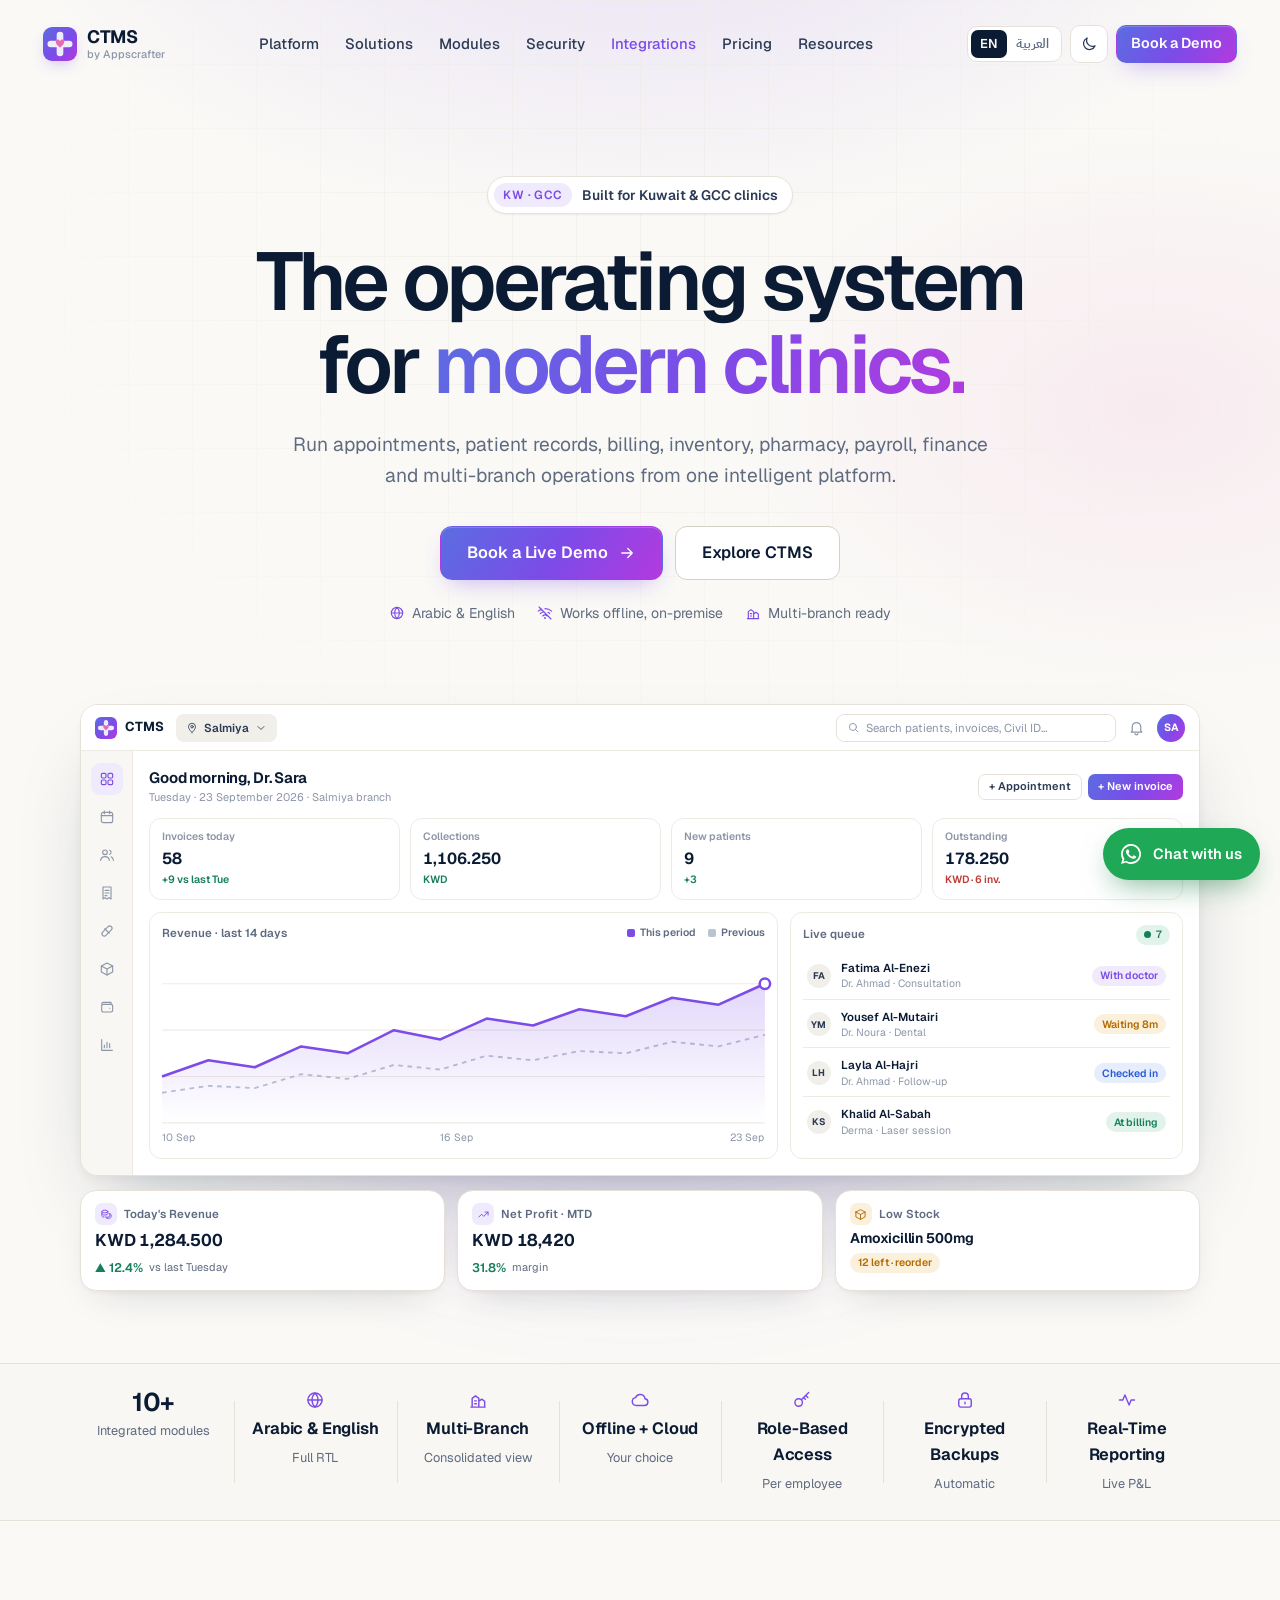
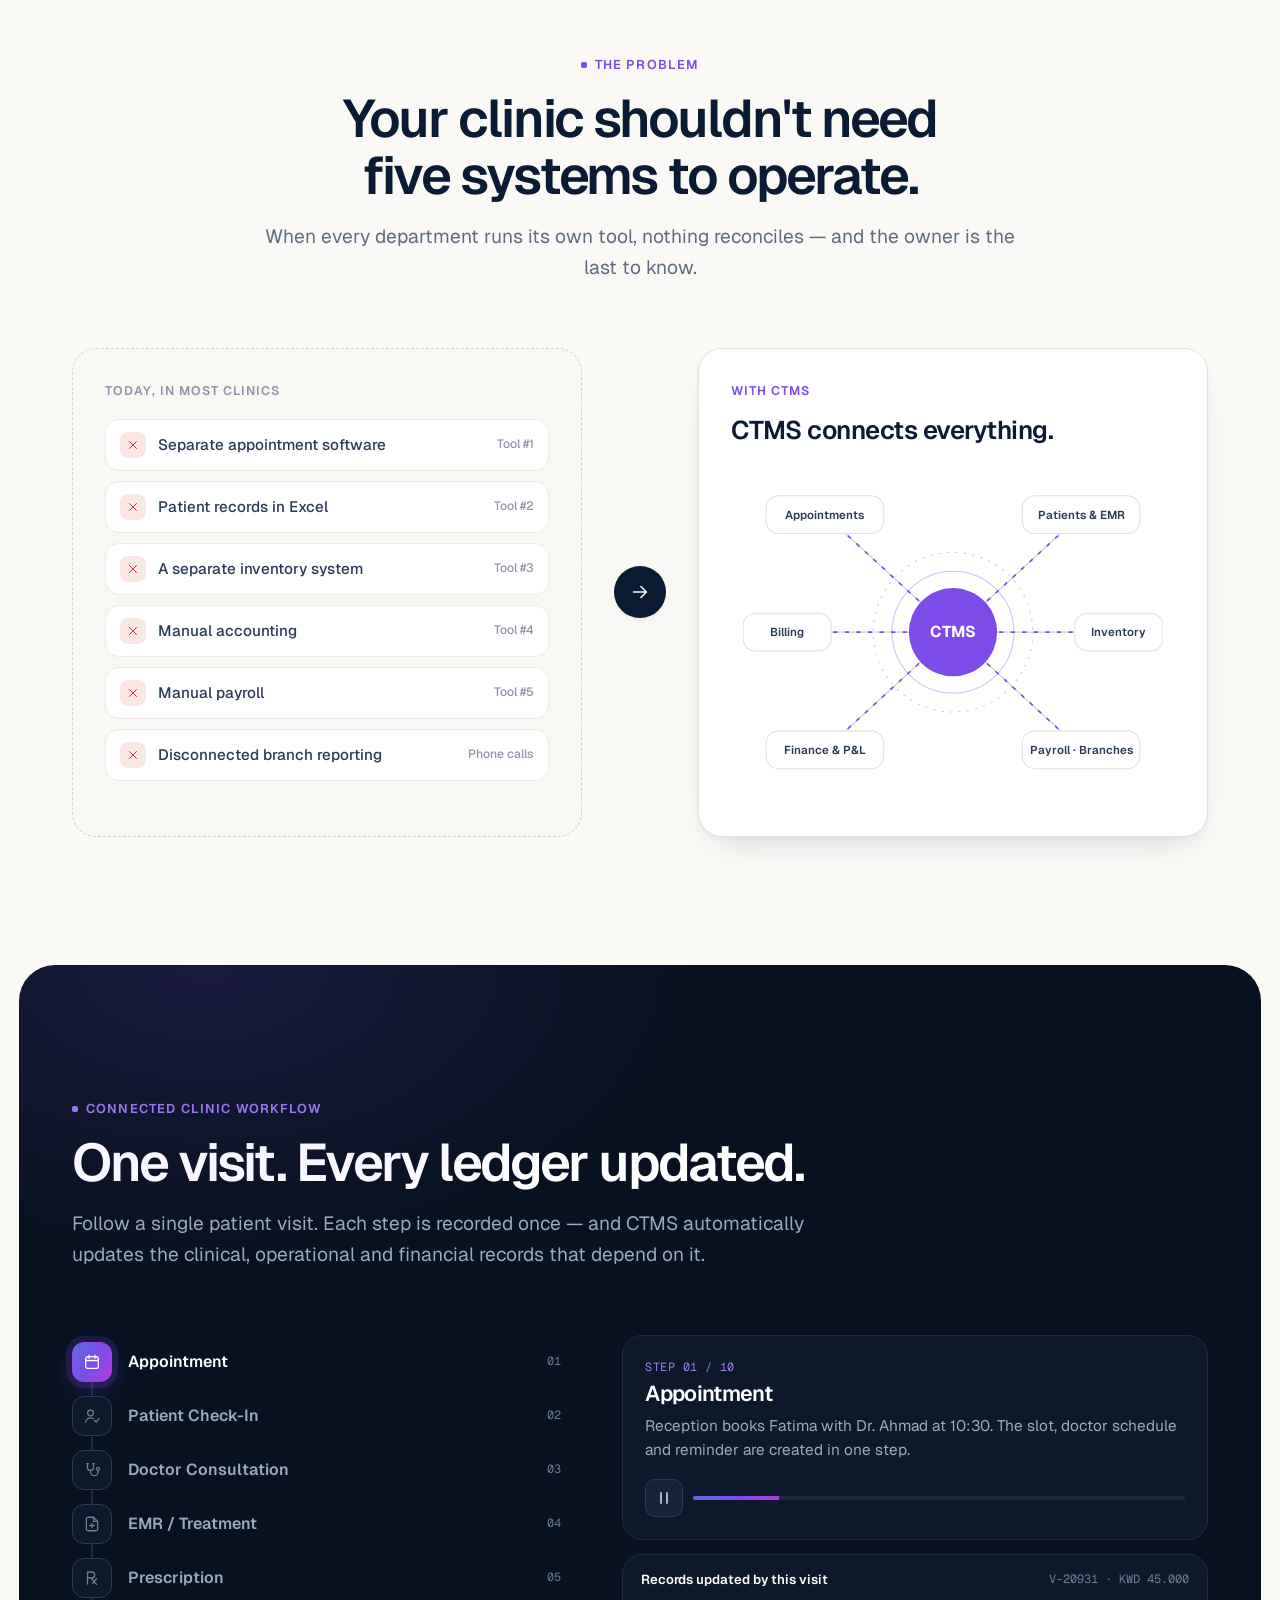
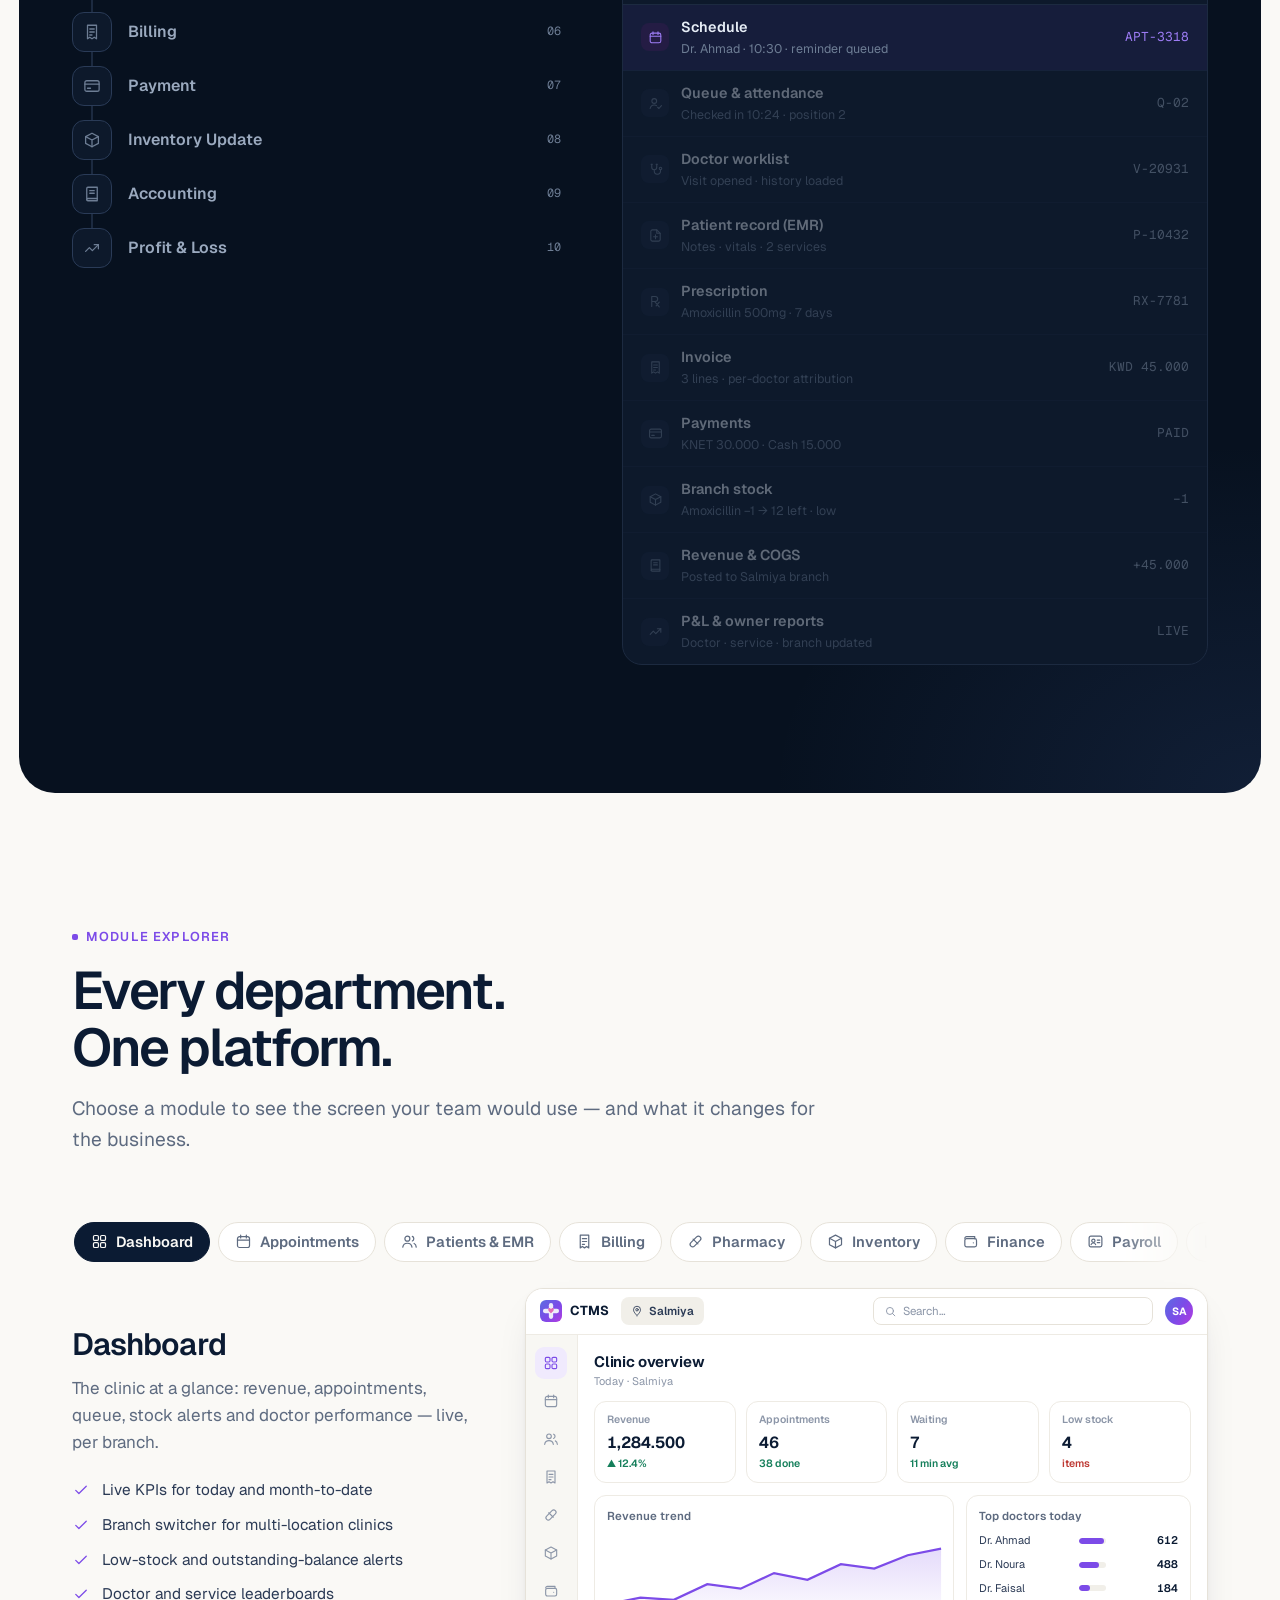
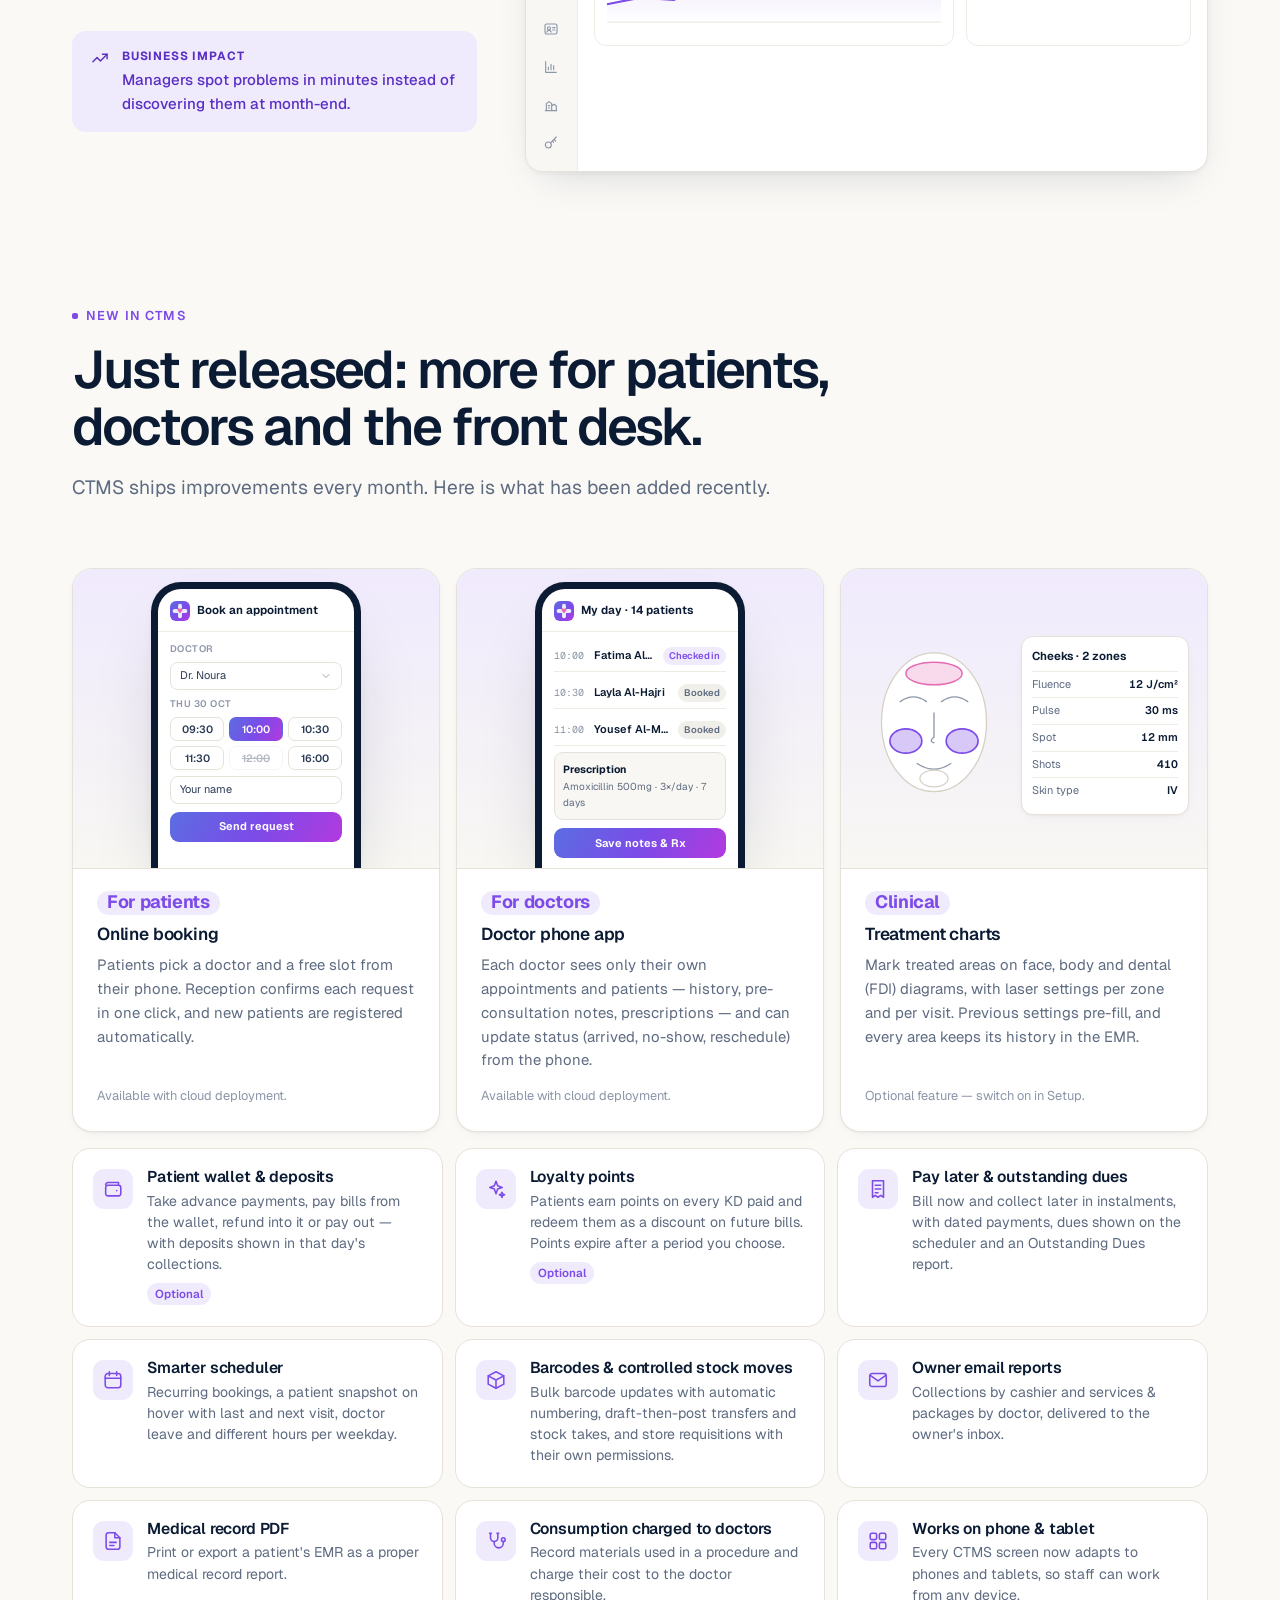
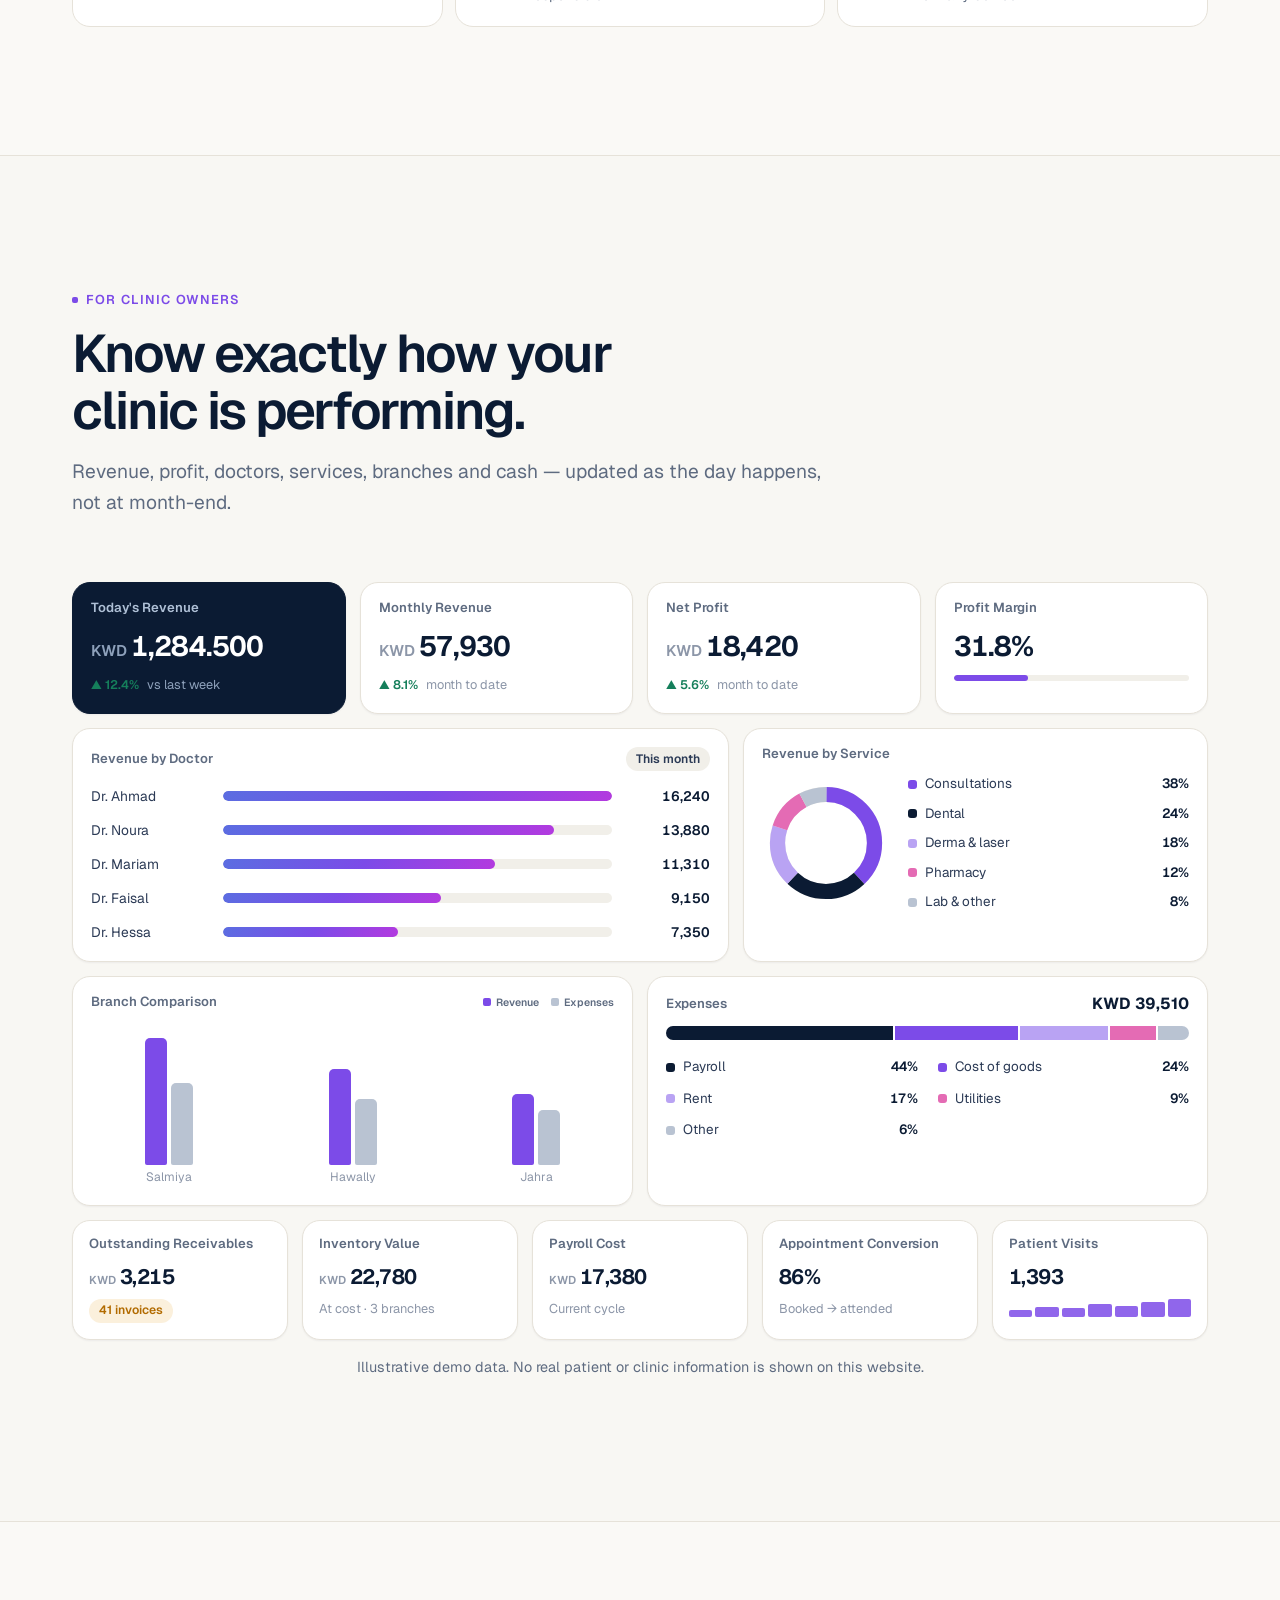
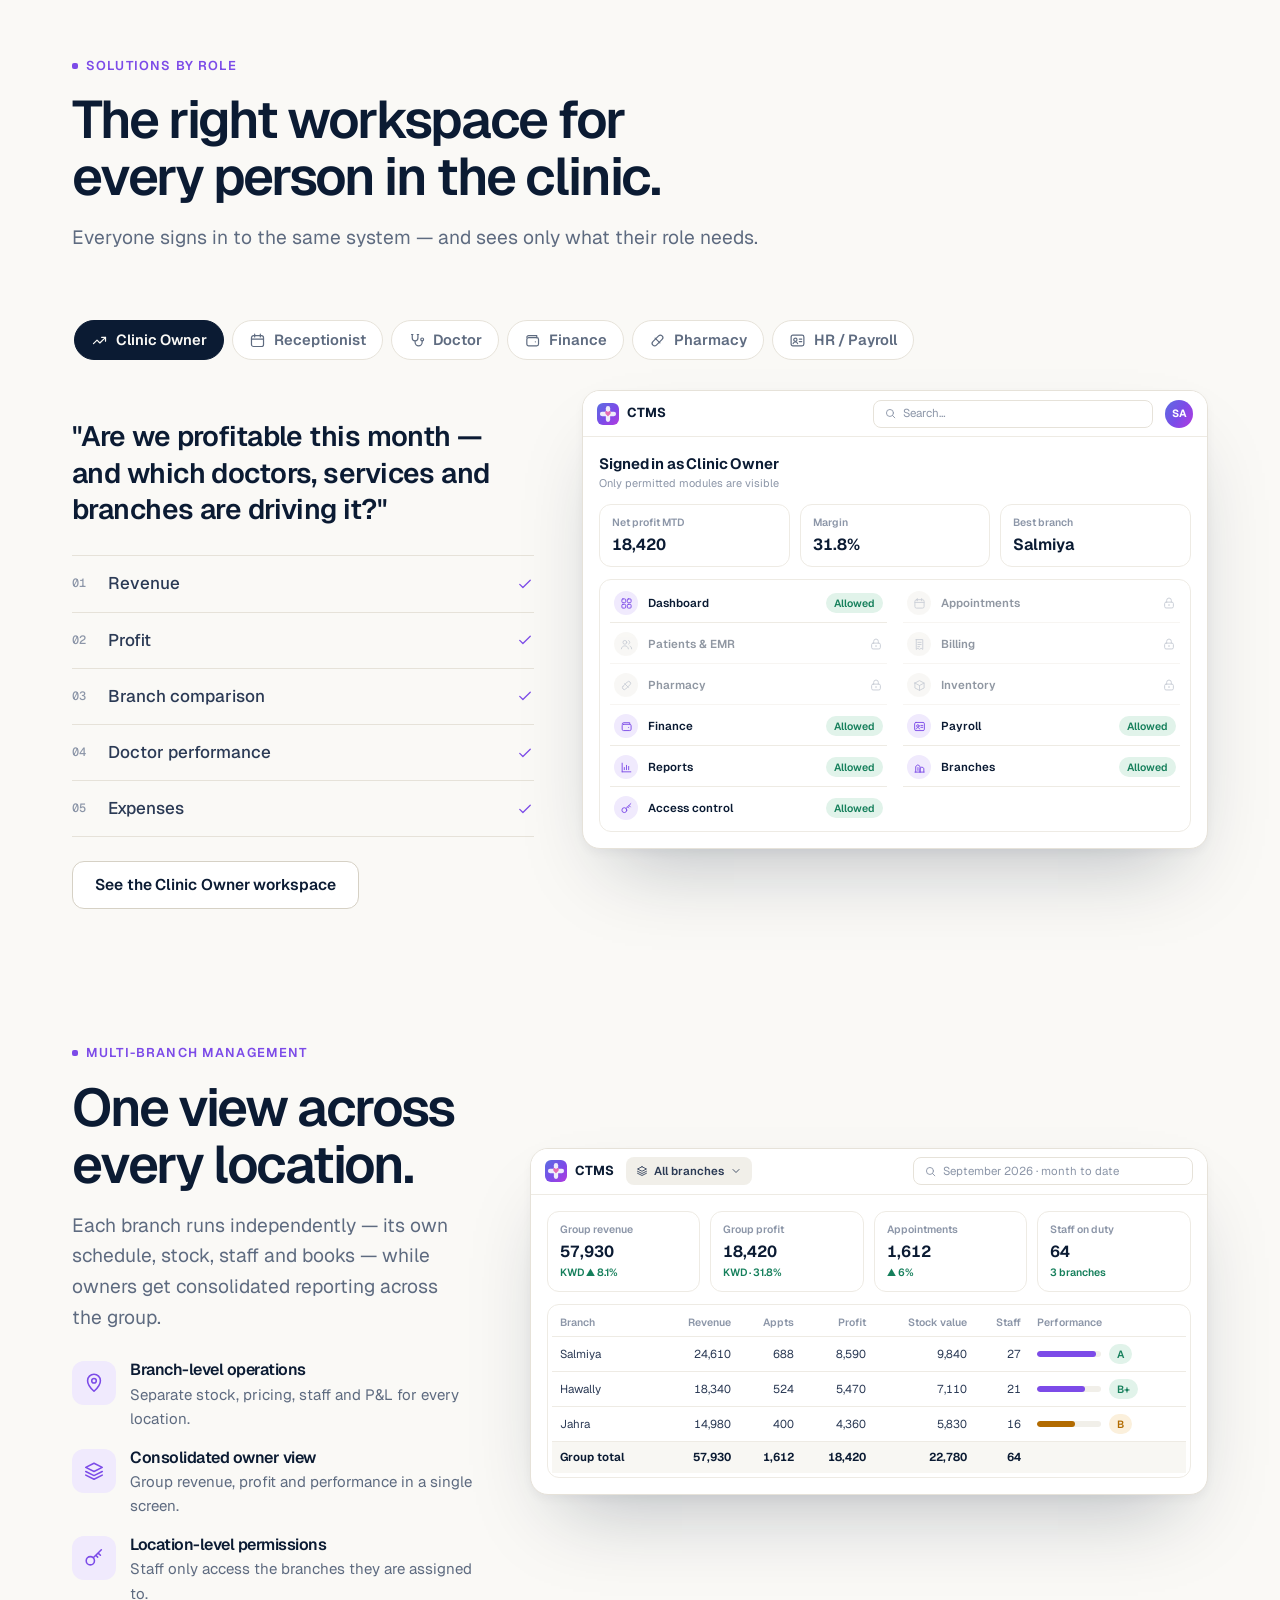
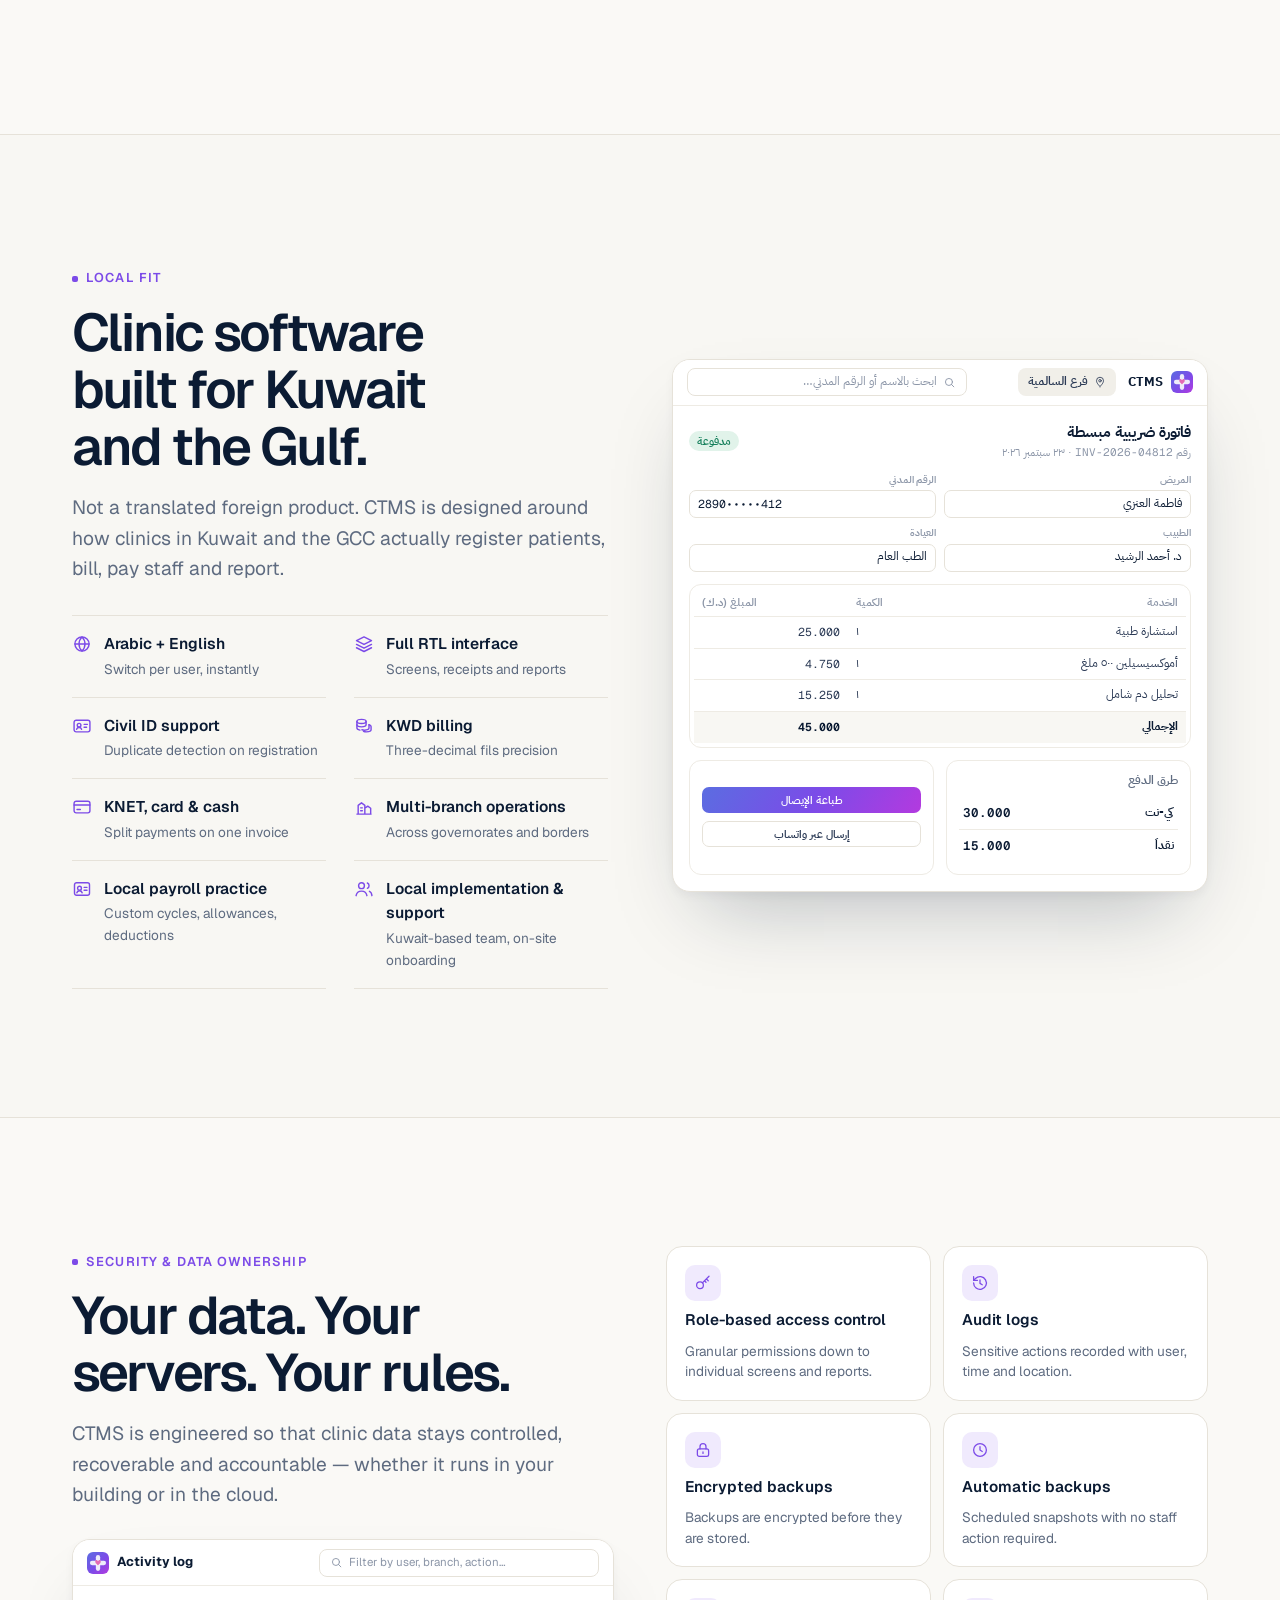
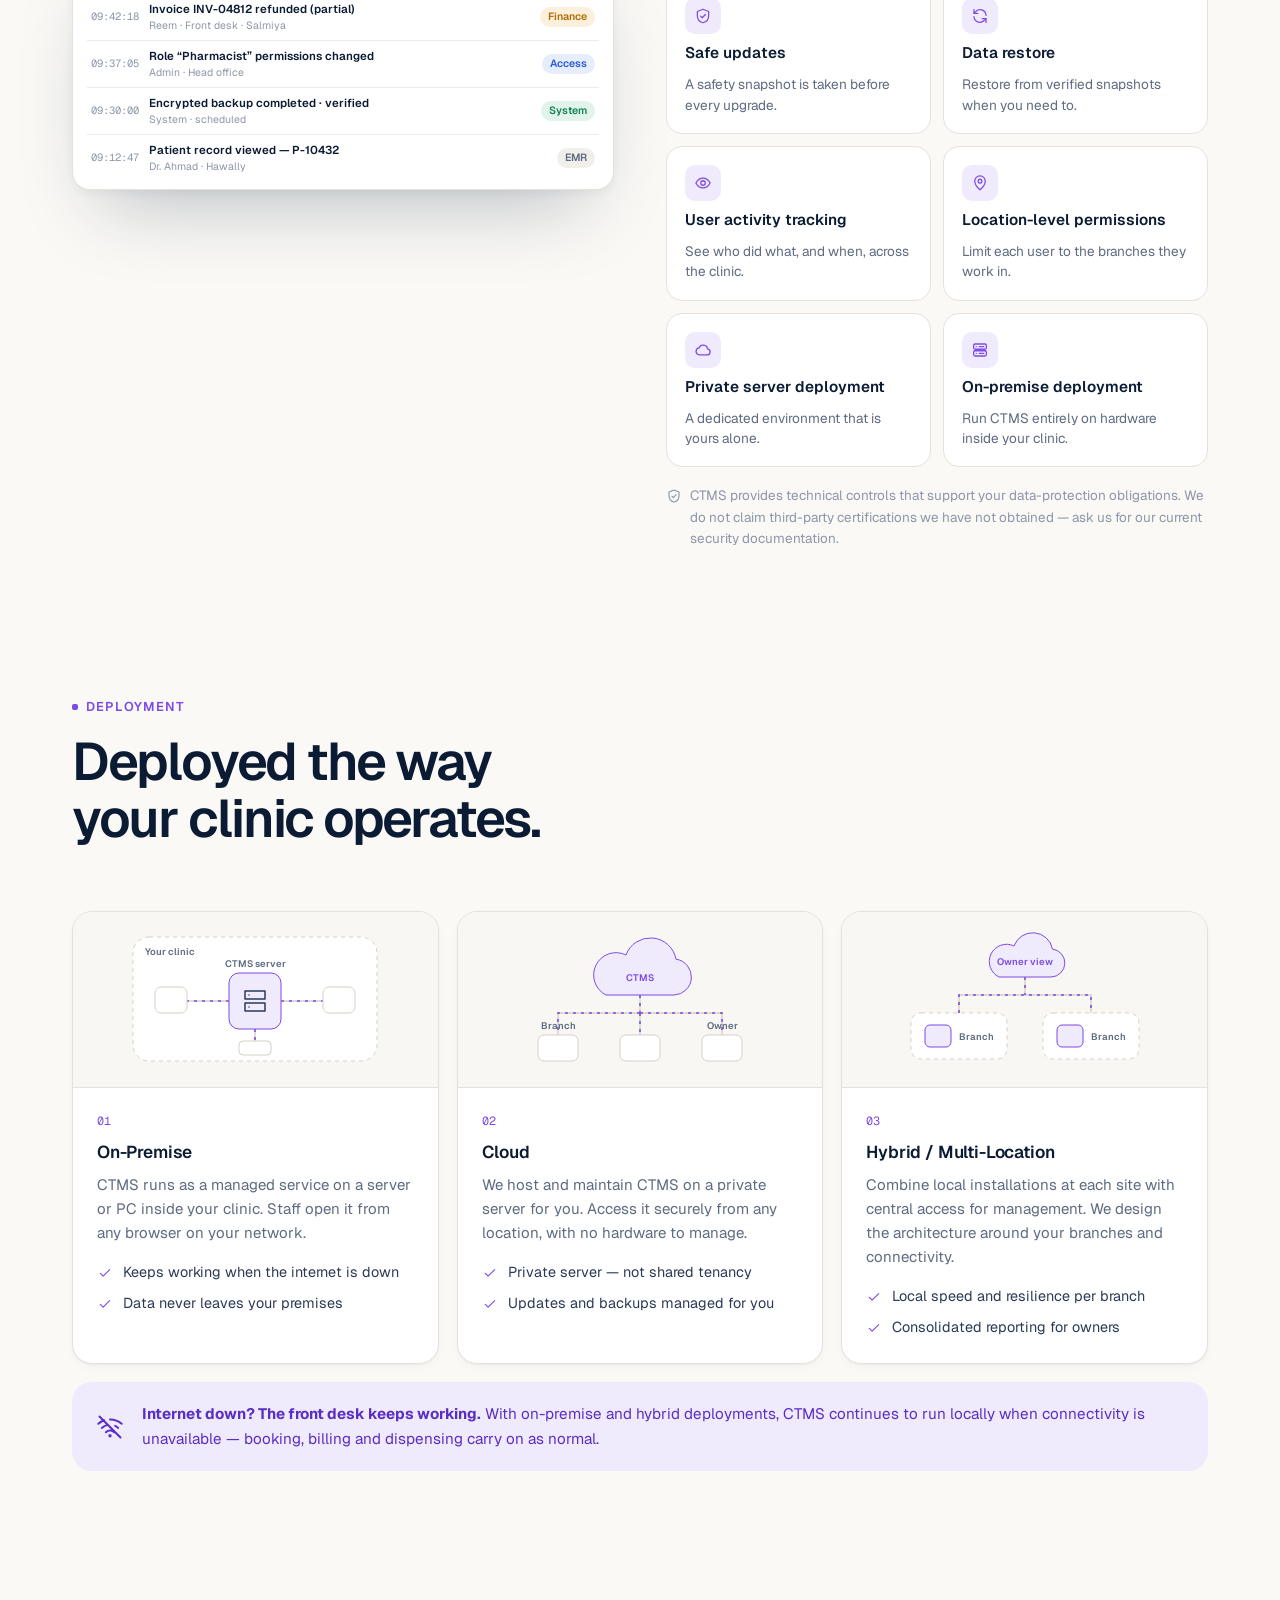
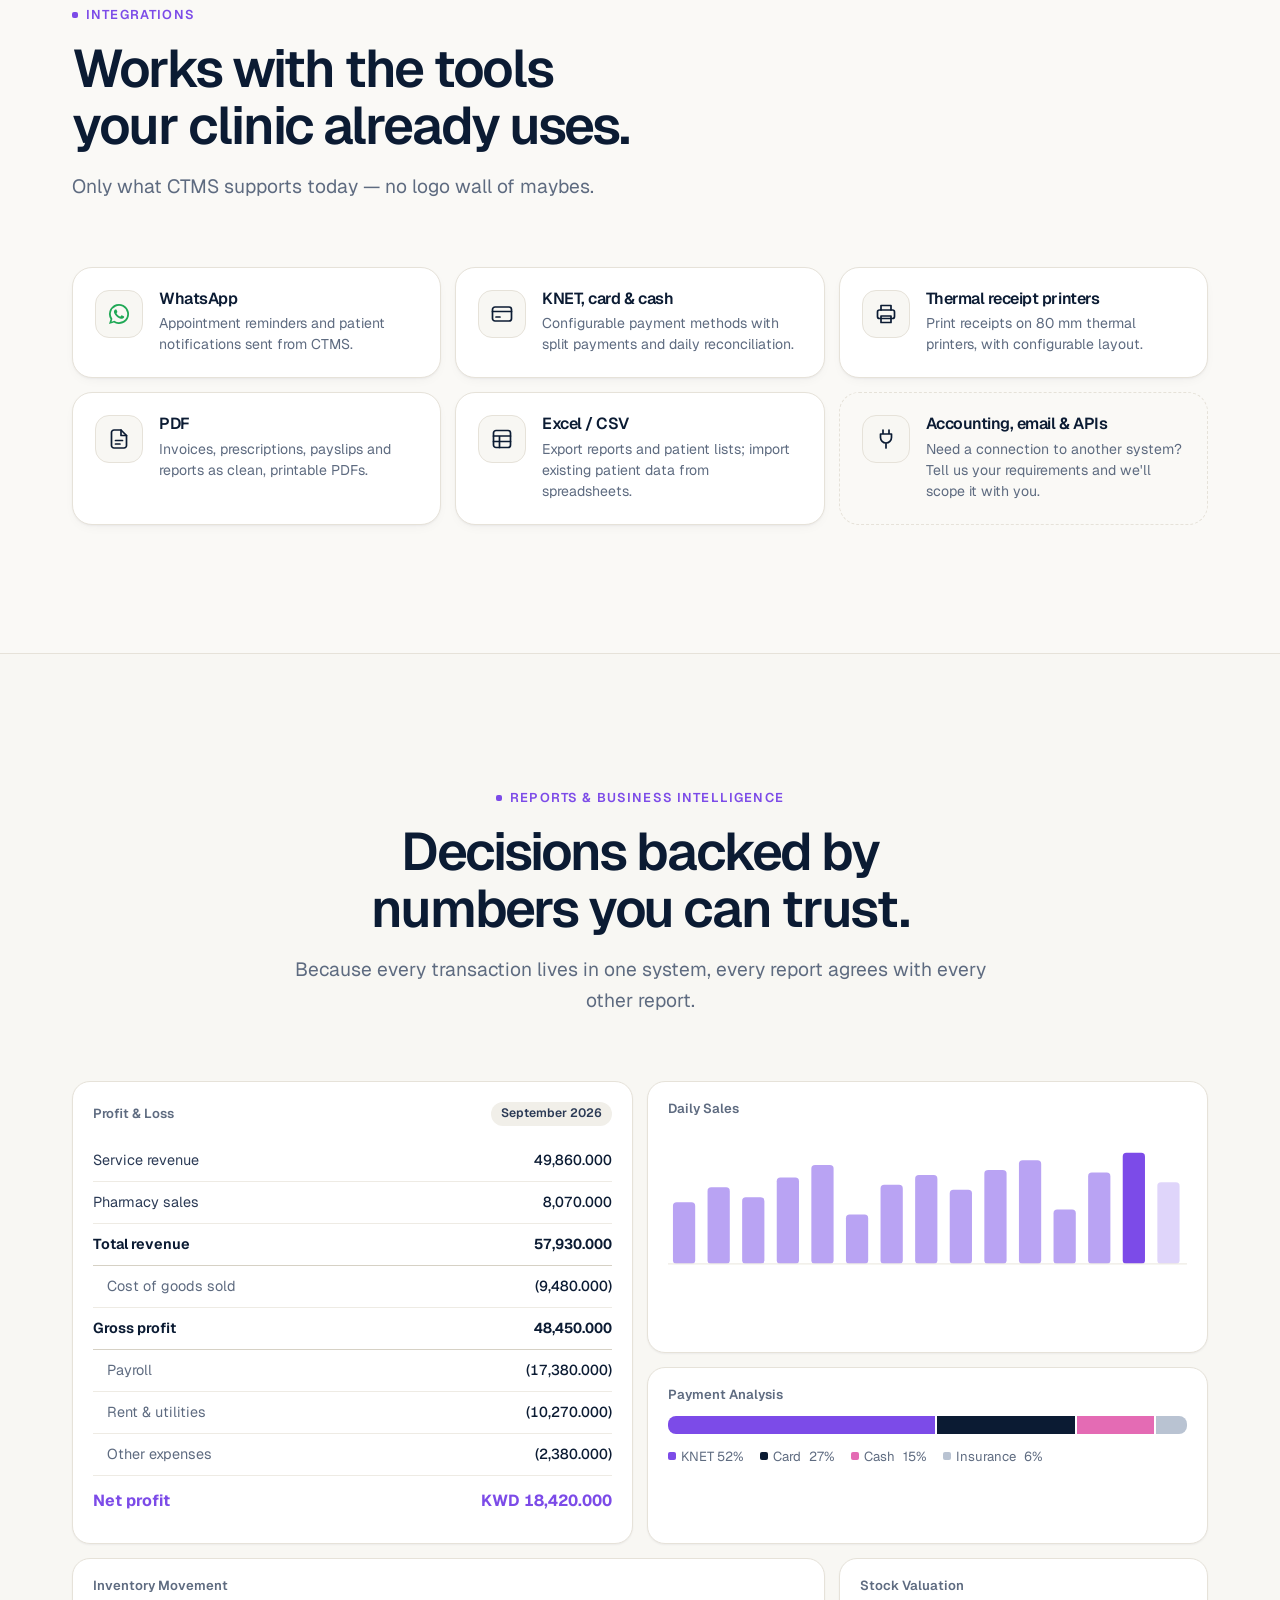
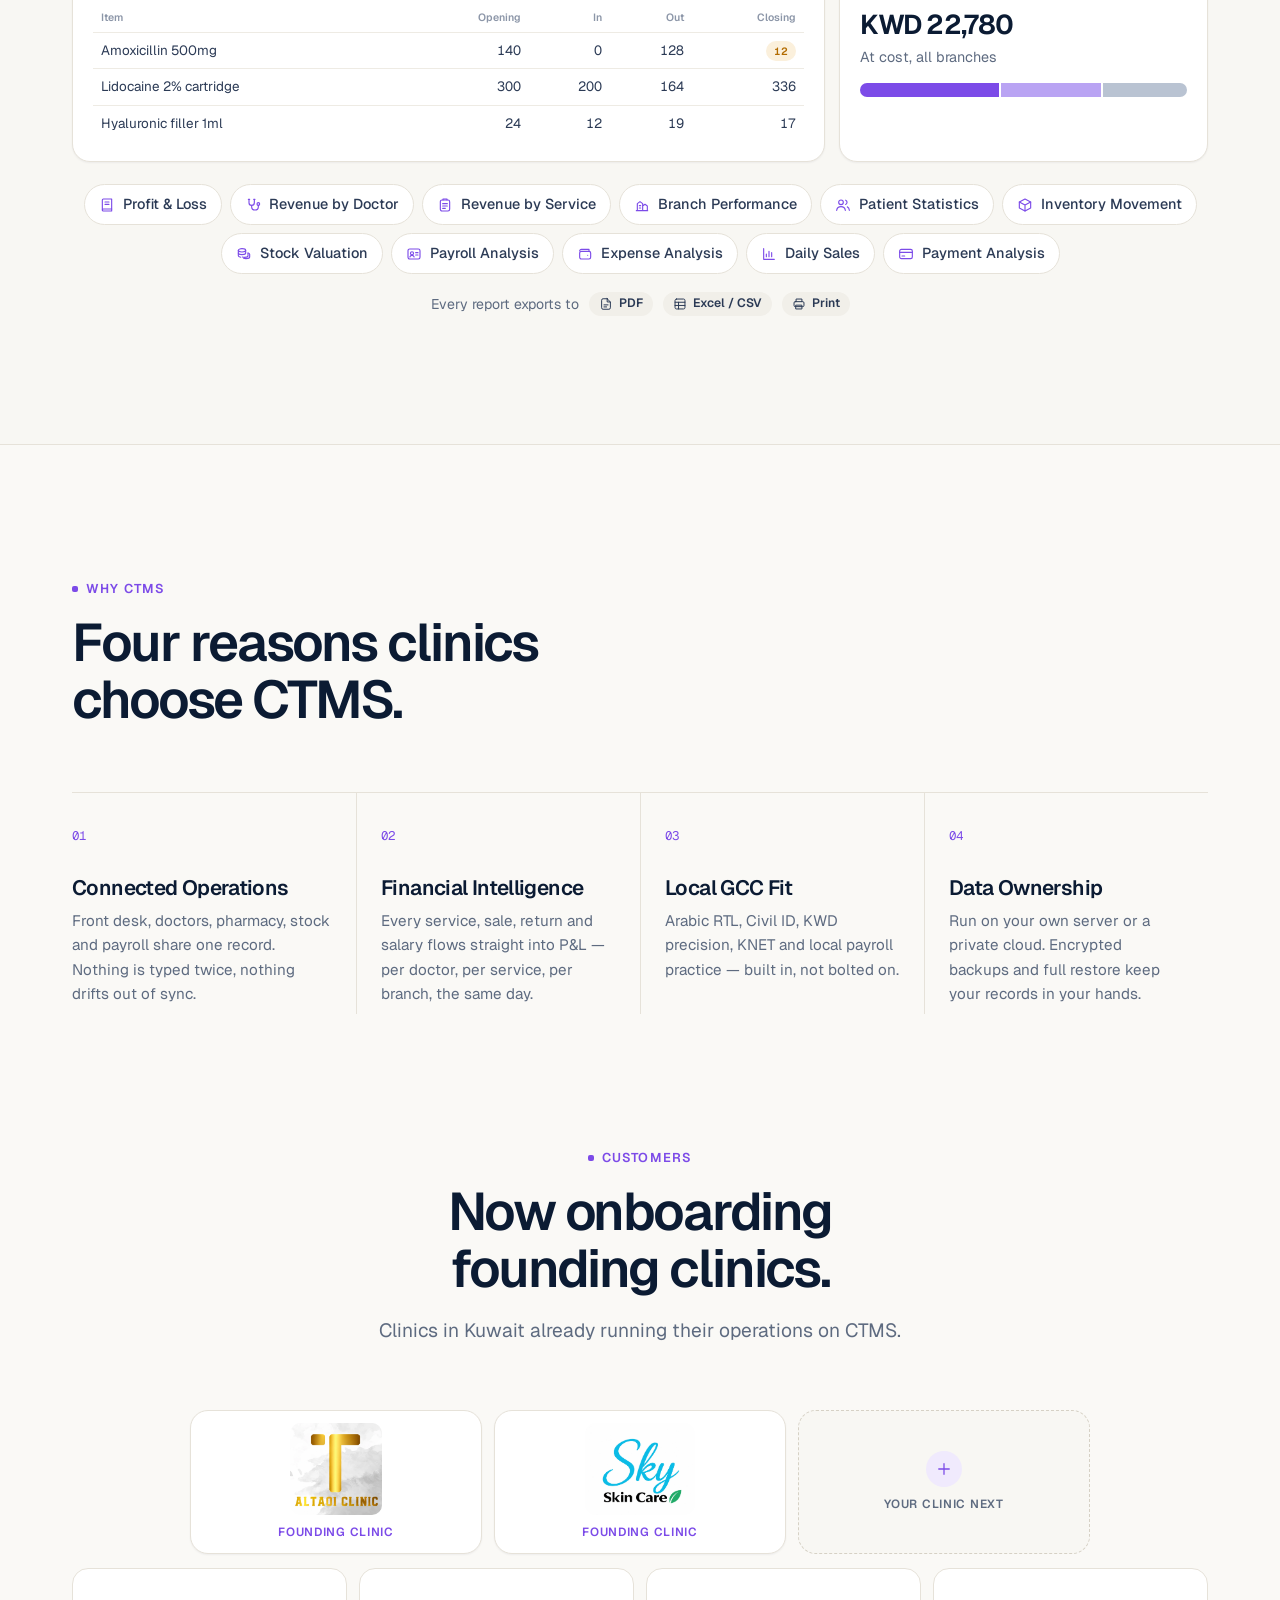
==== commit 95464e0f: "Cache-bust CSS/JS links (?v=) so browsers never mix new pages with old styles Co-Authored-By: Claude" ====
--- a/index.html
+++ b/index.html
@@ -31,8 +31,8 @@
 <link rel="preconnect" href="https://fonts.googleapis.com">
 <link rel="preconnect" href="https://fonts.gstatic.com" crossorigin>
 <link rel="stylesheet" href="https://fonts.googleapis.com/css2?family=Baloo+2:wght@800&family=Geist:wght@400;500;600;700&family=Geist+Mono:wght@400;500&family=IBM+Plex+Sans+Arabic:wght@400;500;600;700&display=swap">
-<link rel="stylesheet" href="assets/ctms.css">
-<link rel="stylesheet" href="assets/site.css">
+<link rel="stylesheet" href="assets/ctms.css?v=202610261909">
+<link rel="stylesheet" href="assets/site.css?v=202610261909">
 <script>document.documentElement.classList.remove('no-js');try{var t=localStorage.getItem('ctms-theme');if(t)document.documentElement.setAttribute('data-theme',t);if(localStorage.getItem('ctms-lang')==='ar'&&!/[?&]lang=en/.test(location.search))location.replace('ar/'+location.hash);}catch(e){}</script>
 <script type="application/ld+json">
 {"@context":"https://schema.org","@type":"SoftwareApplication","name":"CTMS — Clinic Top Management System","applicationCategory":"BusinessApplication","applicationSubCategory":"Clinic management software","operatingSystem":"Windows, Web browser","inLanguage":["en","ar"],"description":"Clinic operating system for Kuwait and the GCC: appointments, patient records, billing, pharmacy, inventory, payroll, finance and multi-branch reporting.","url":"https://ctms.website/","offers":{"@type":"Offer","priceCurrency":"KWD","price":"29","availability":"https://schema.org/InStock"},"publisher":{"@type":"Organization","name":"Appscrafter","email":"info@appscrafter.com","telephone":"+965 9797 7275","areaServed":["KW","SA","AE","QA","BH","OM"]}}
@@ -1073,6 +1073,6 @@
   </div>
 </div>
 
-<script src="assets/app.js" defer></script>
+<script src="assets/app.js?v=202610261909" defer></script>
 </body>
 </html>
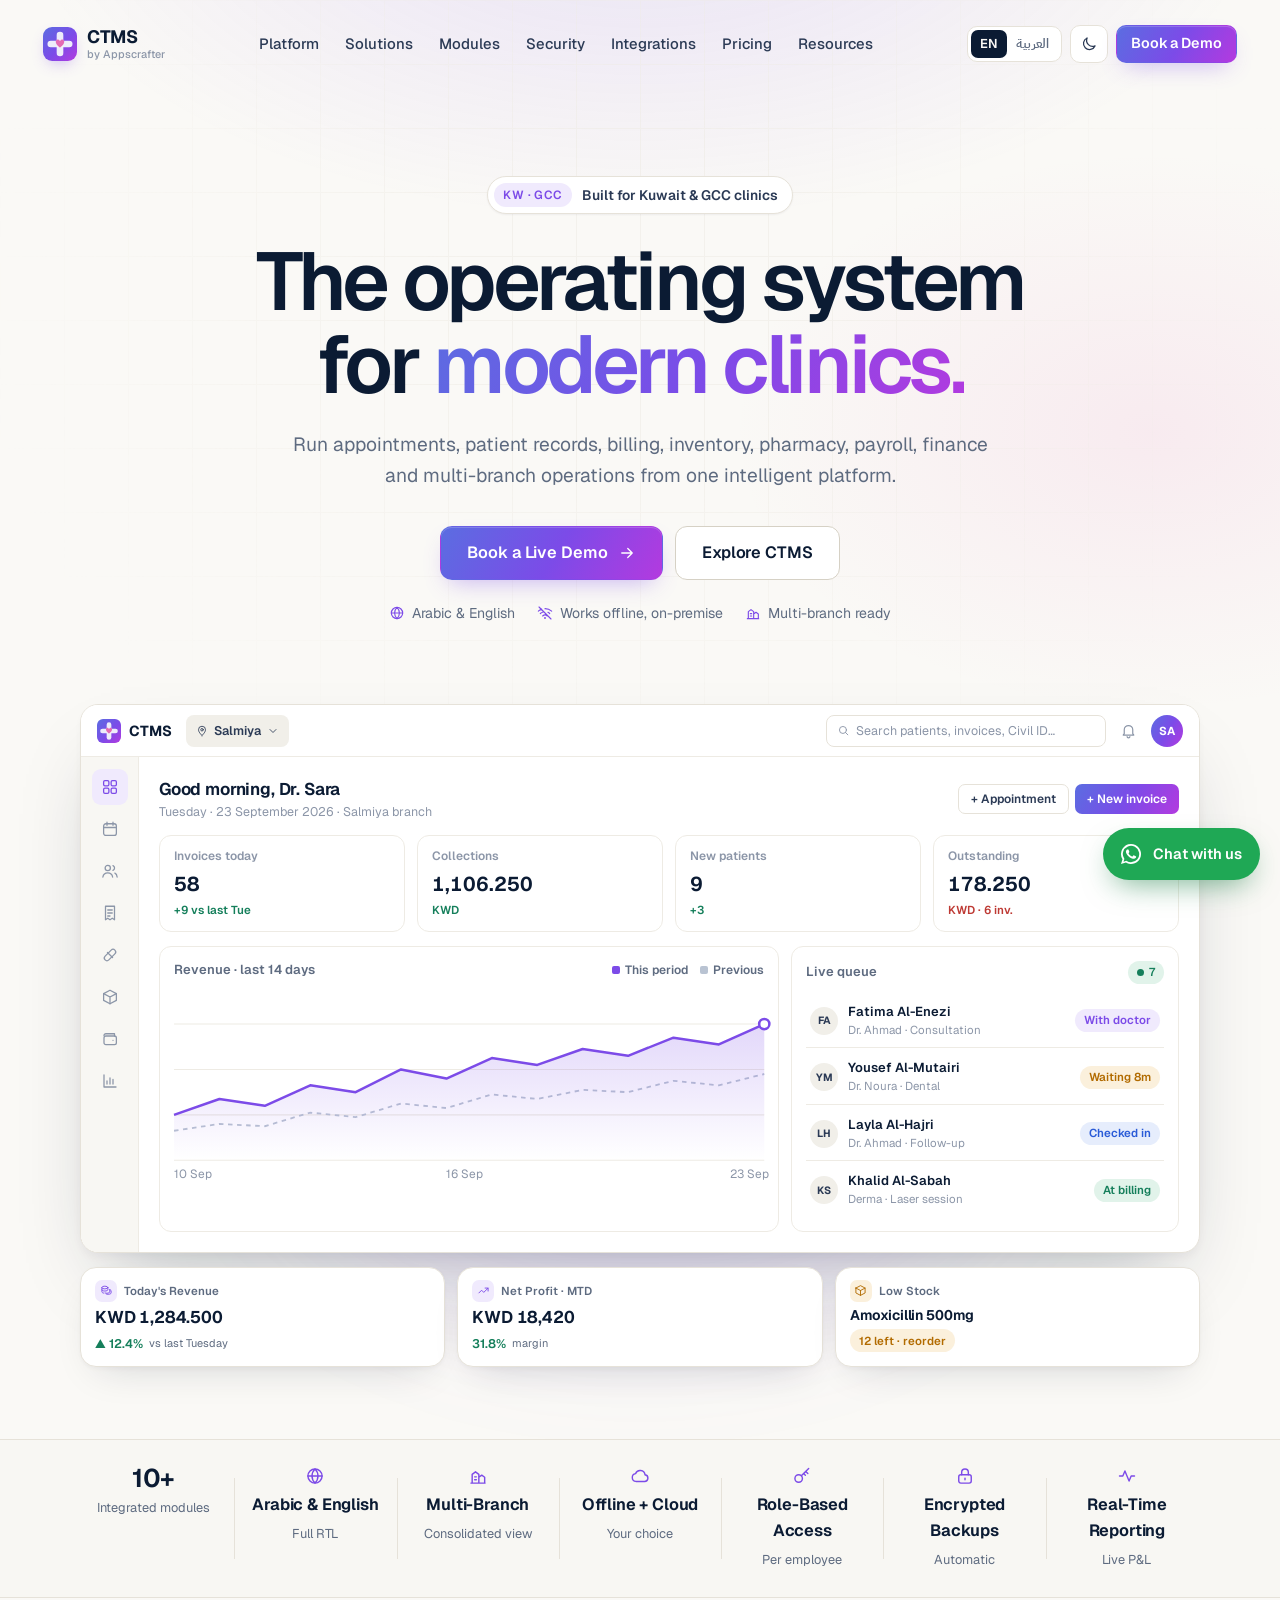
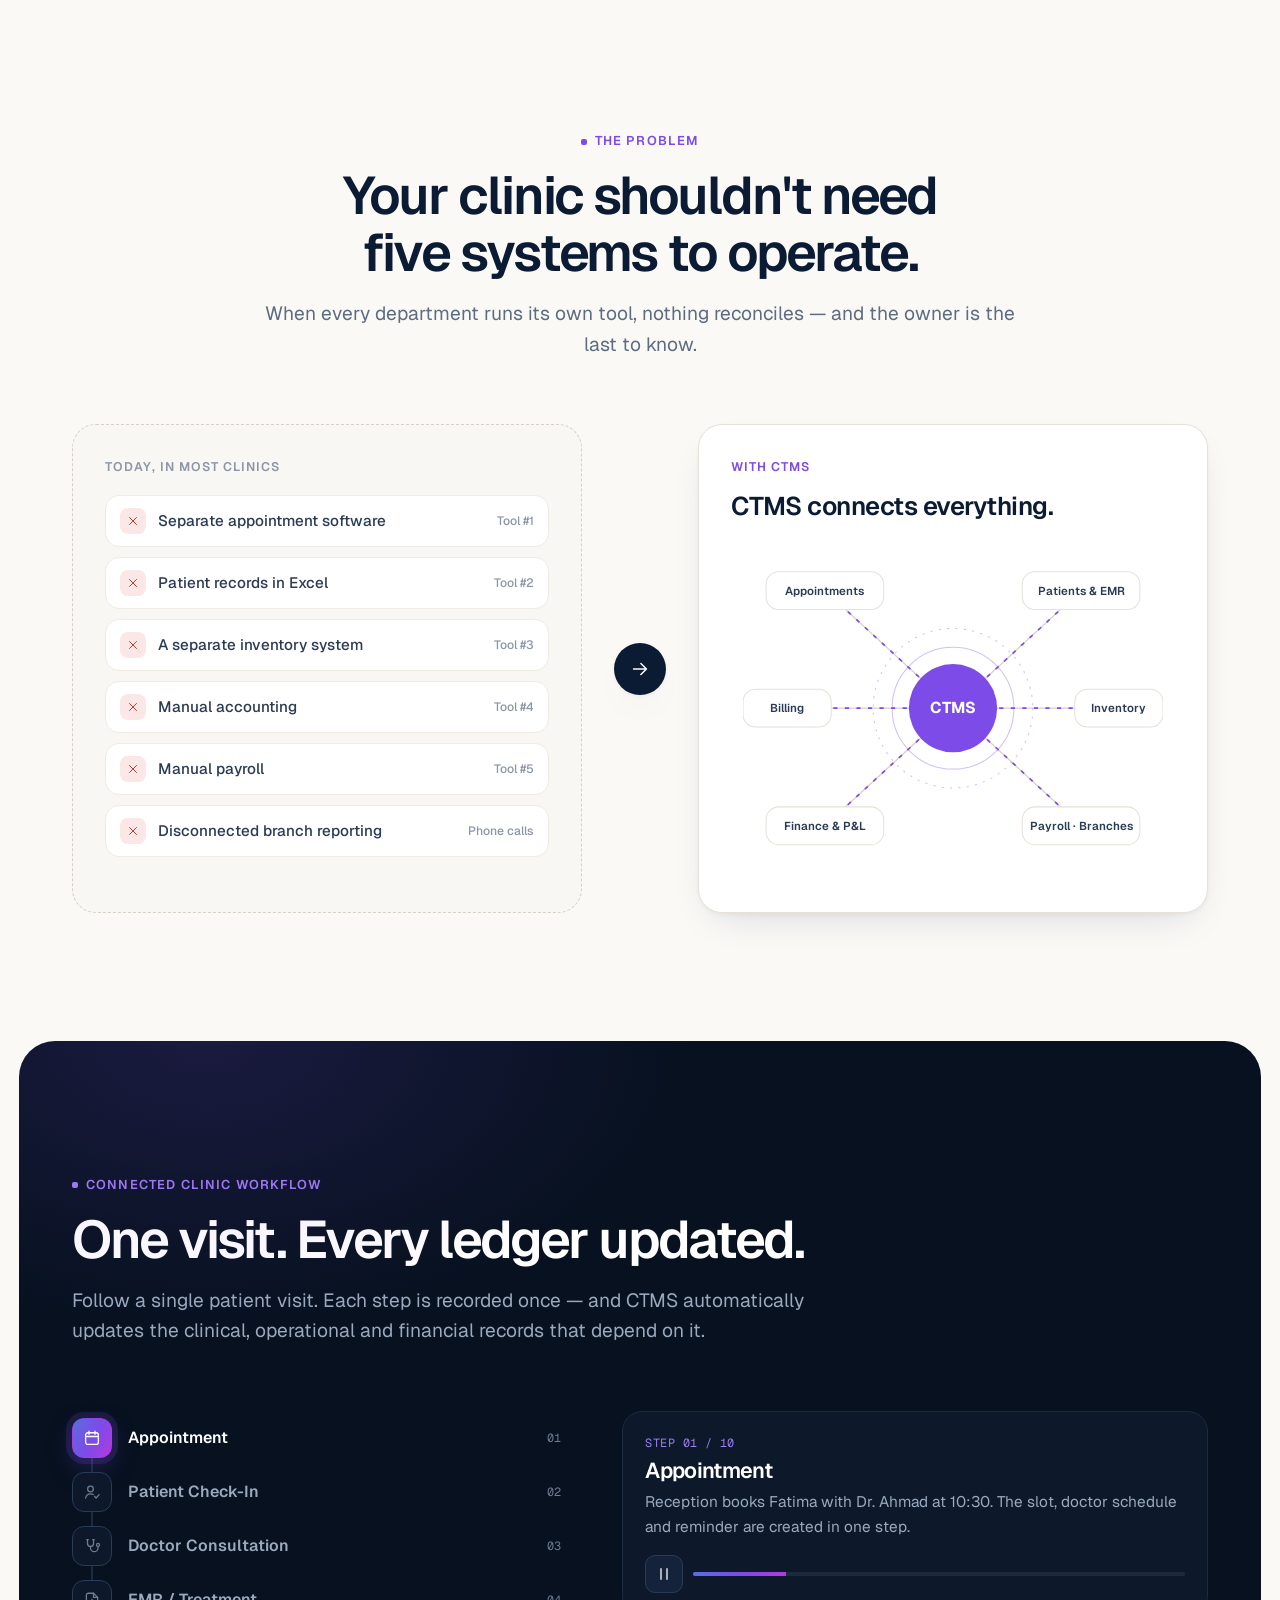
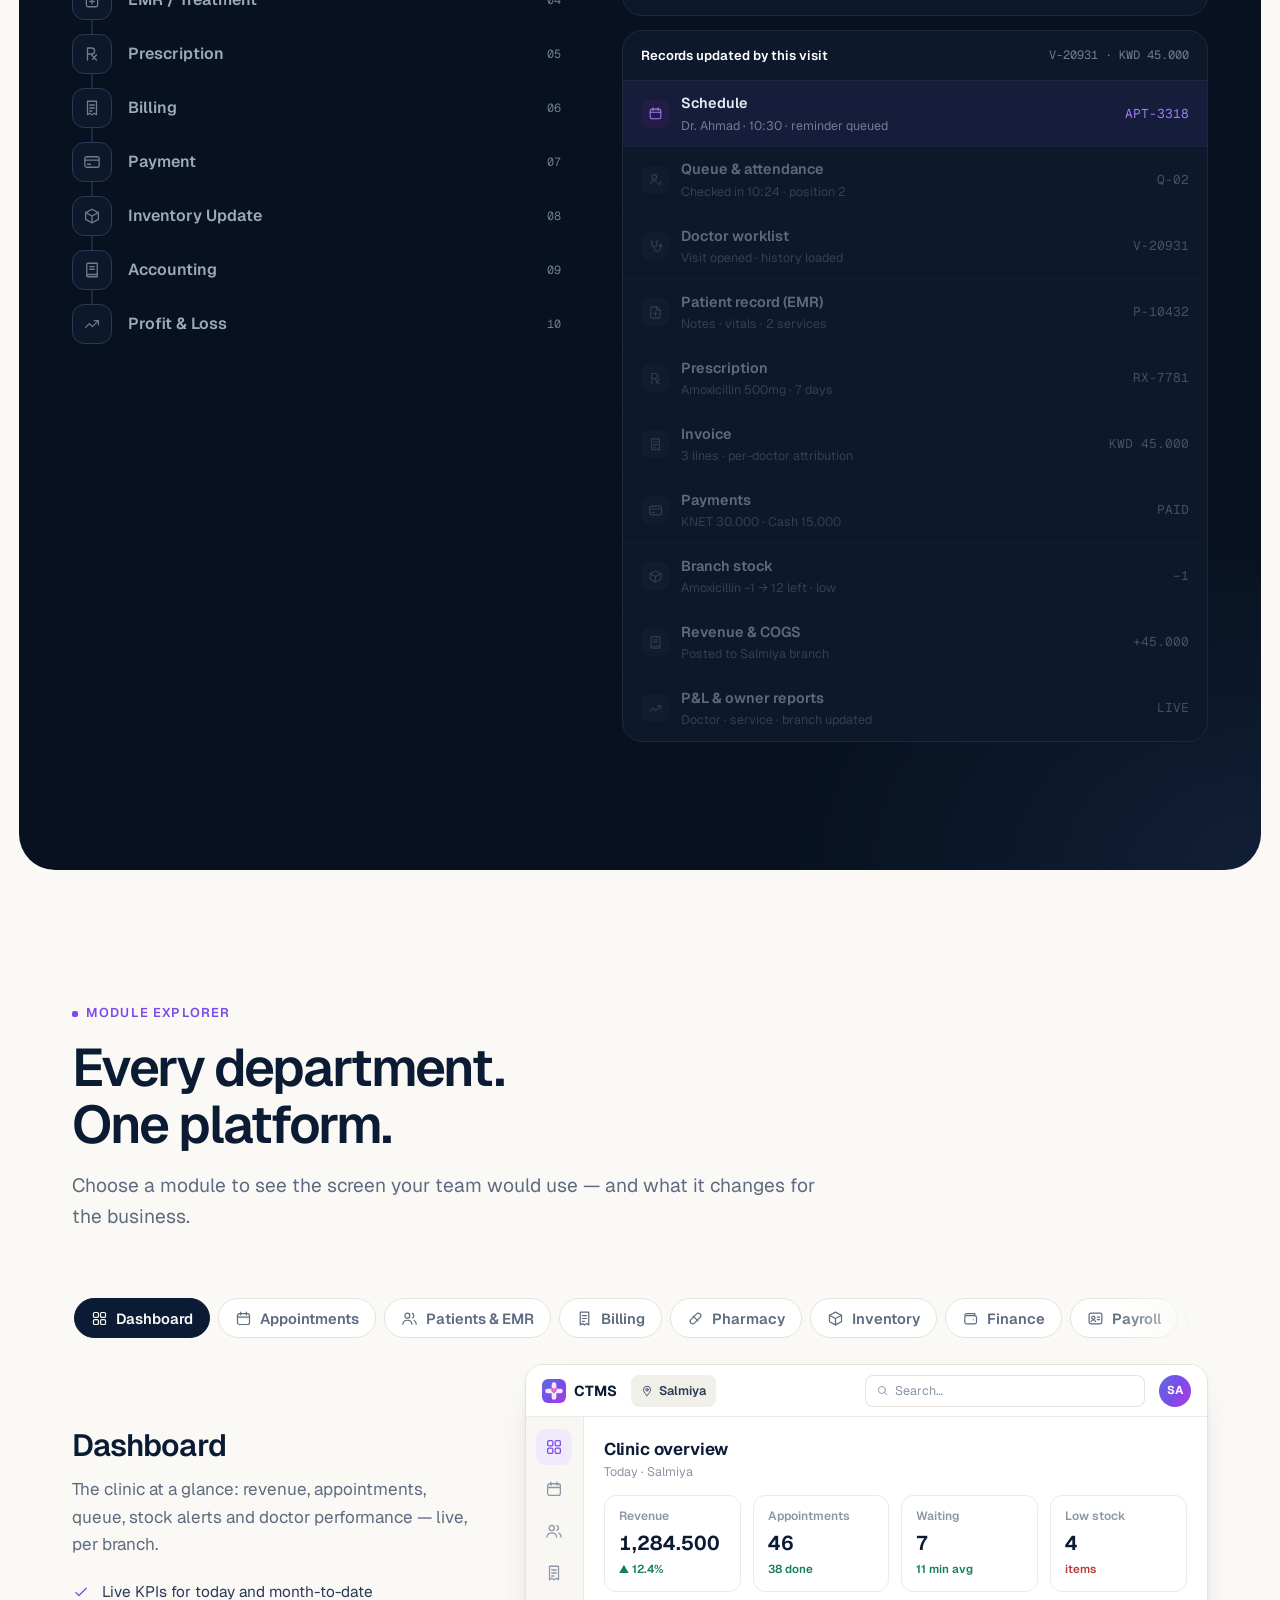
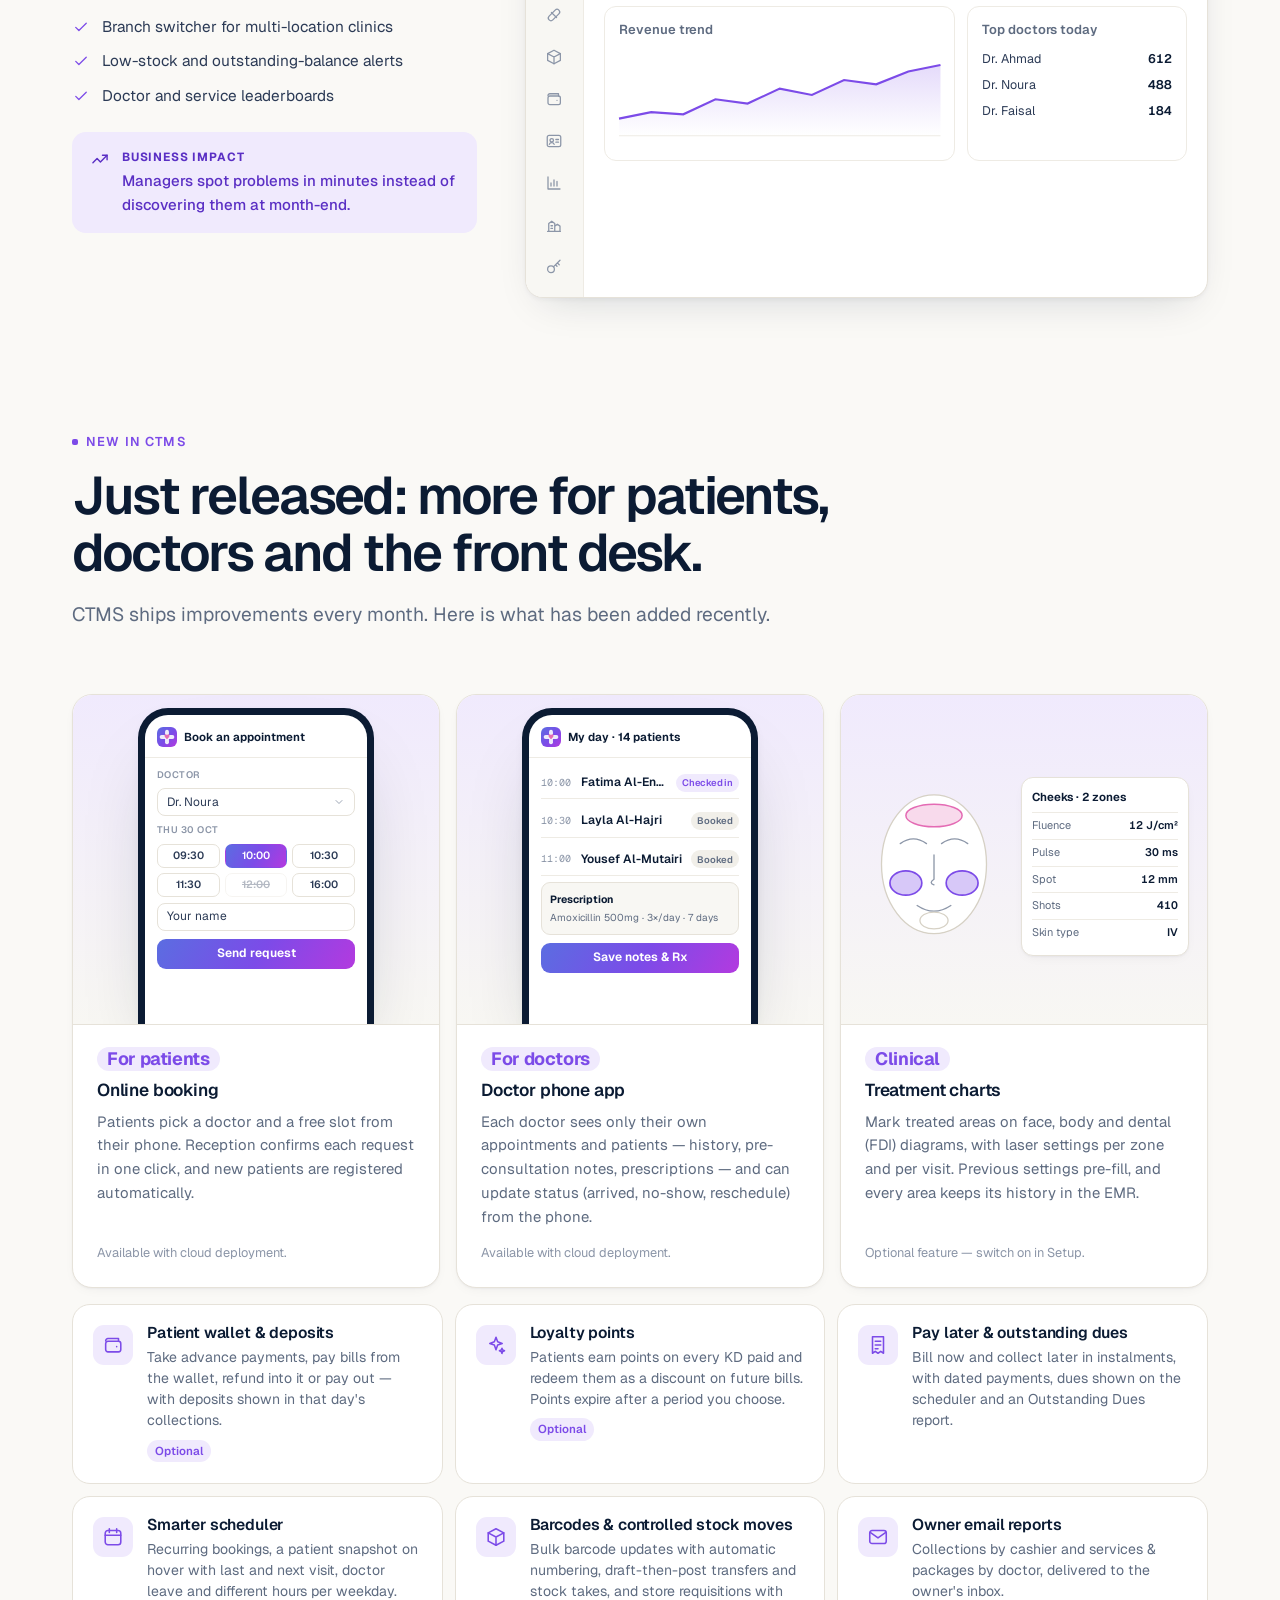
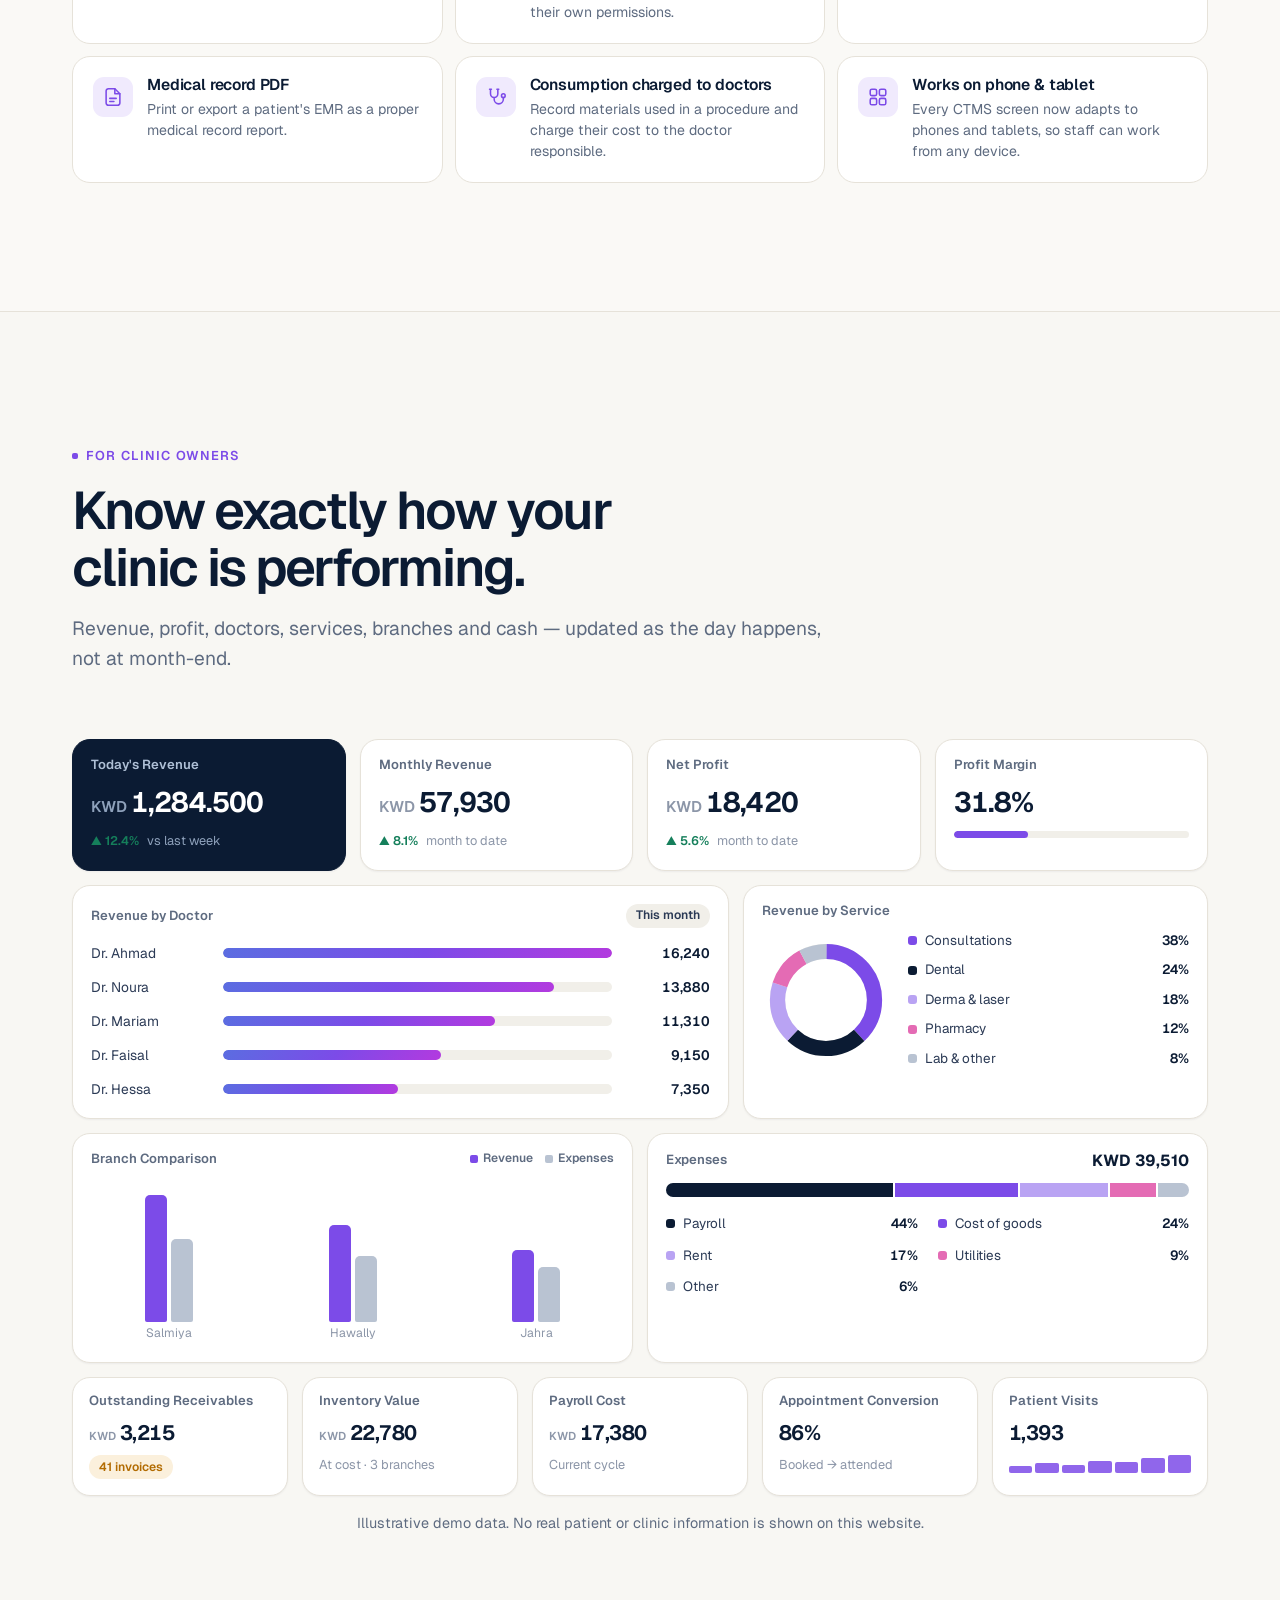
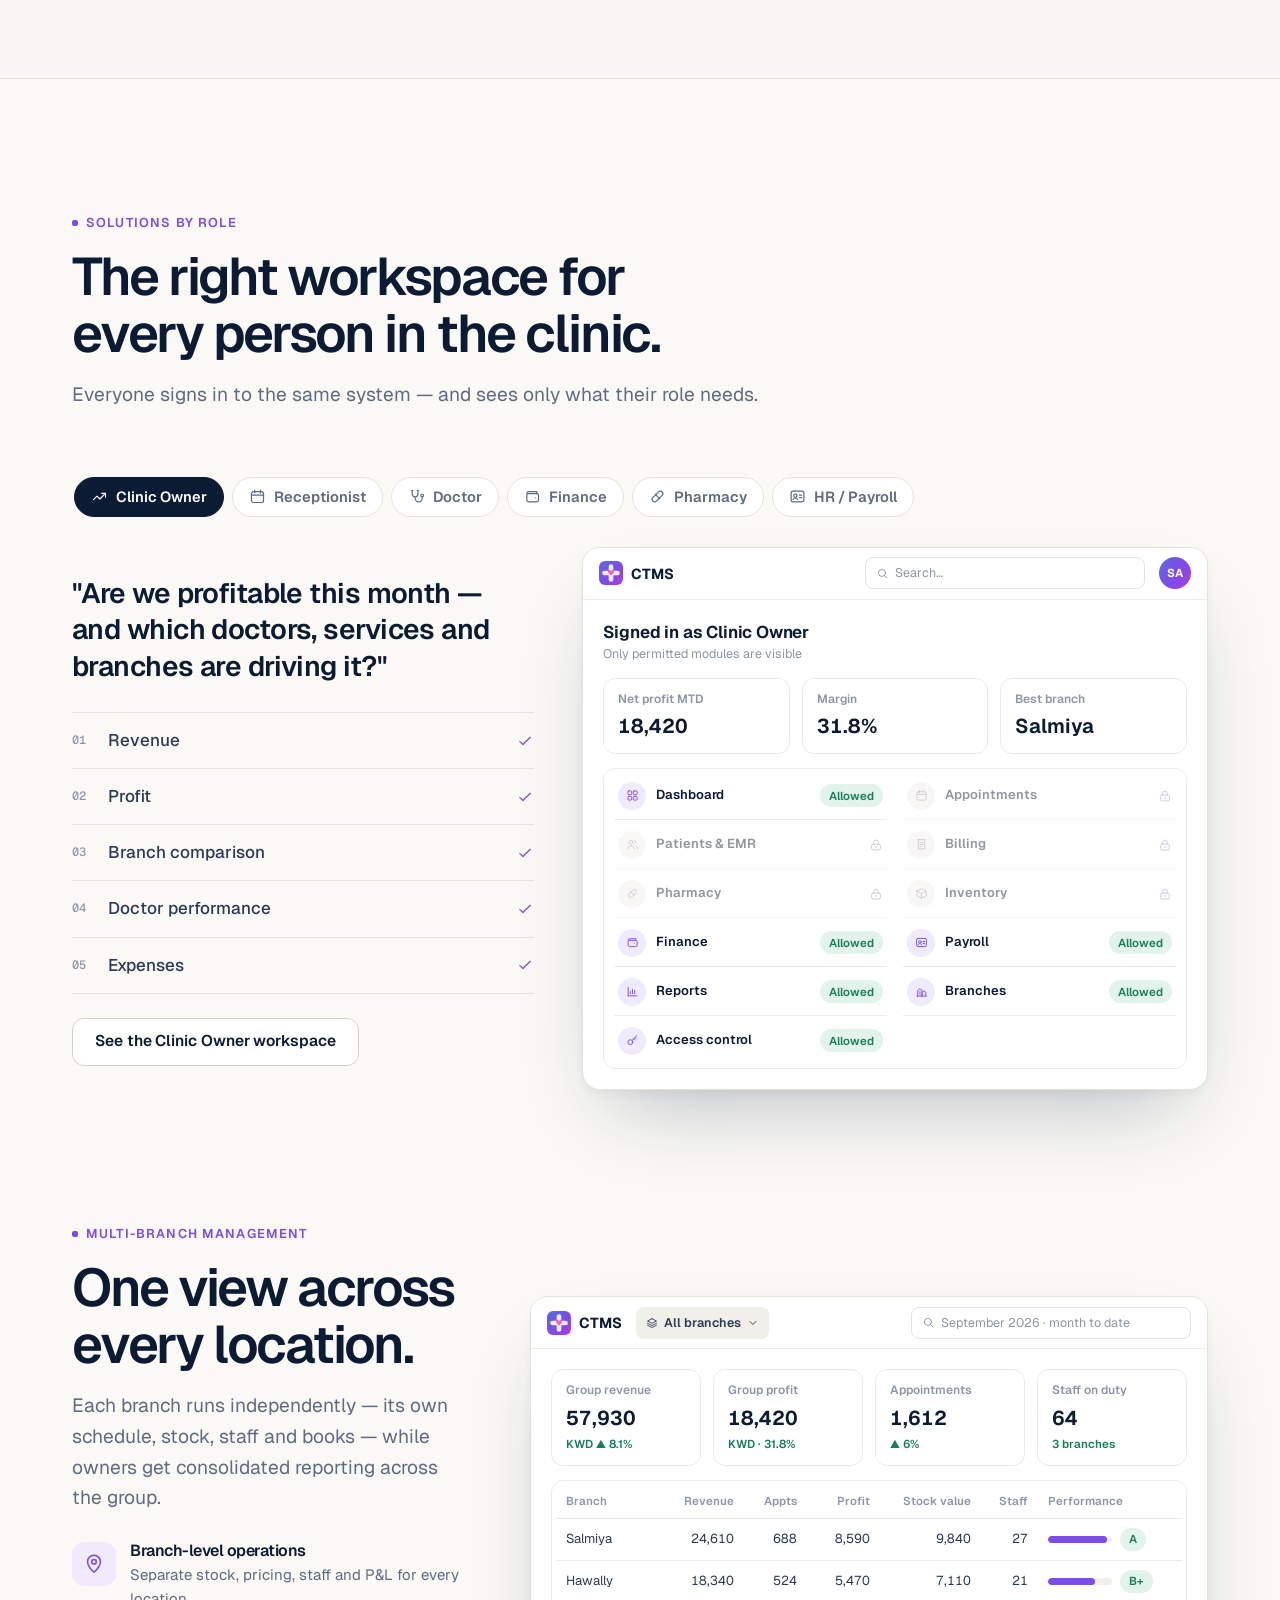
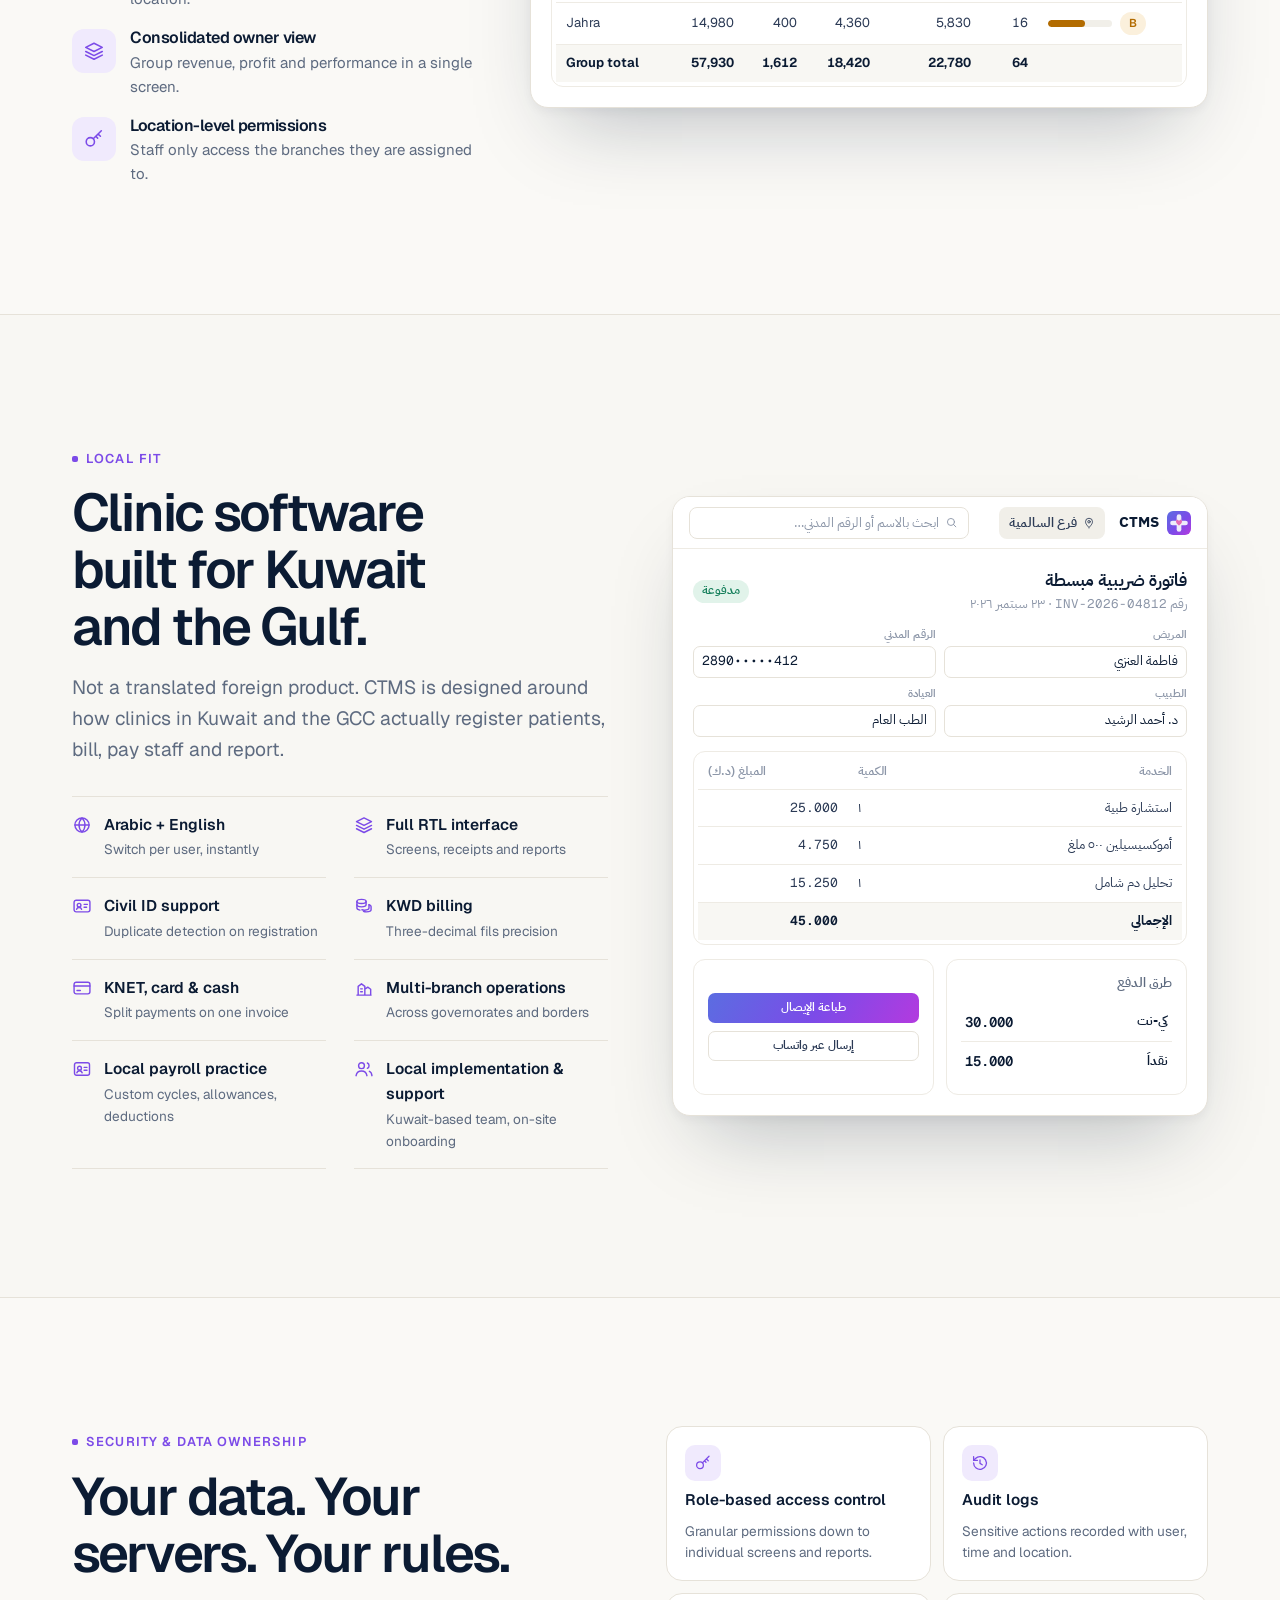
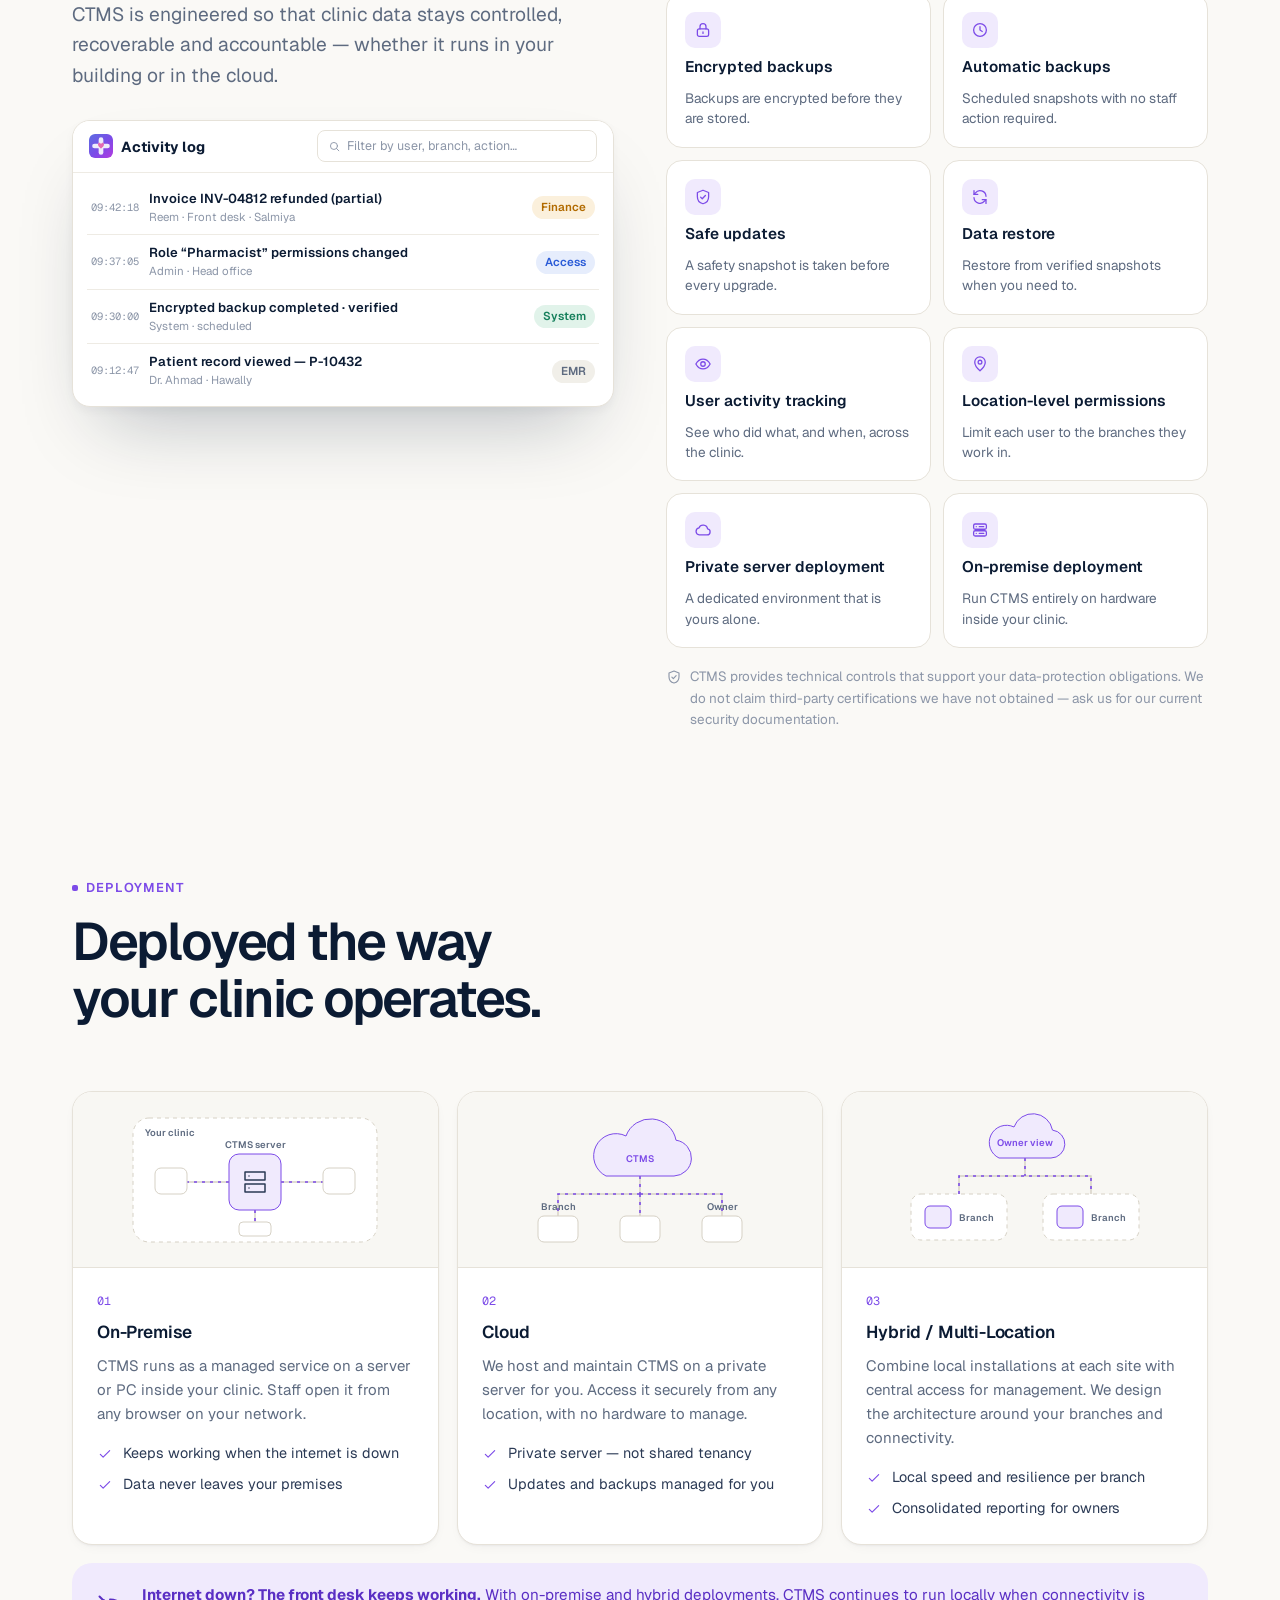
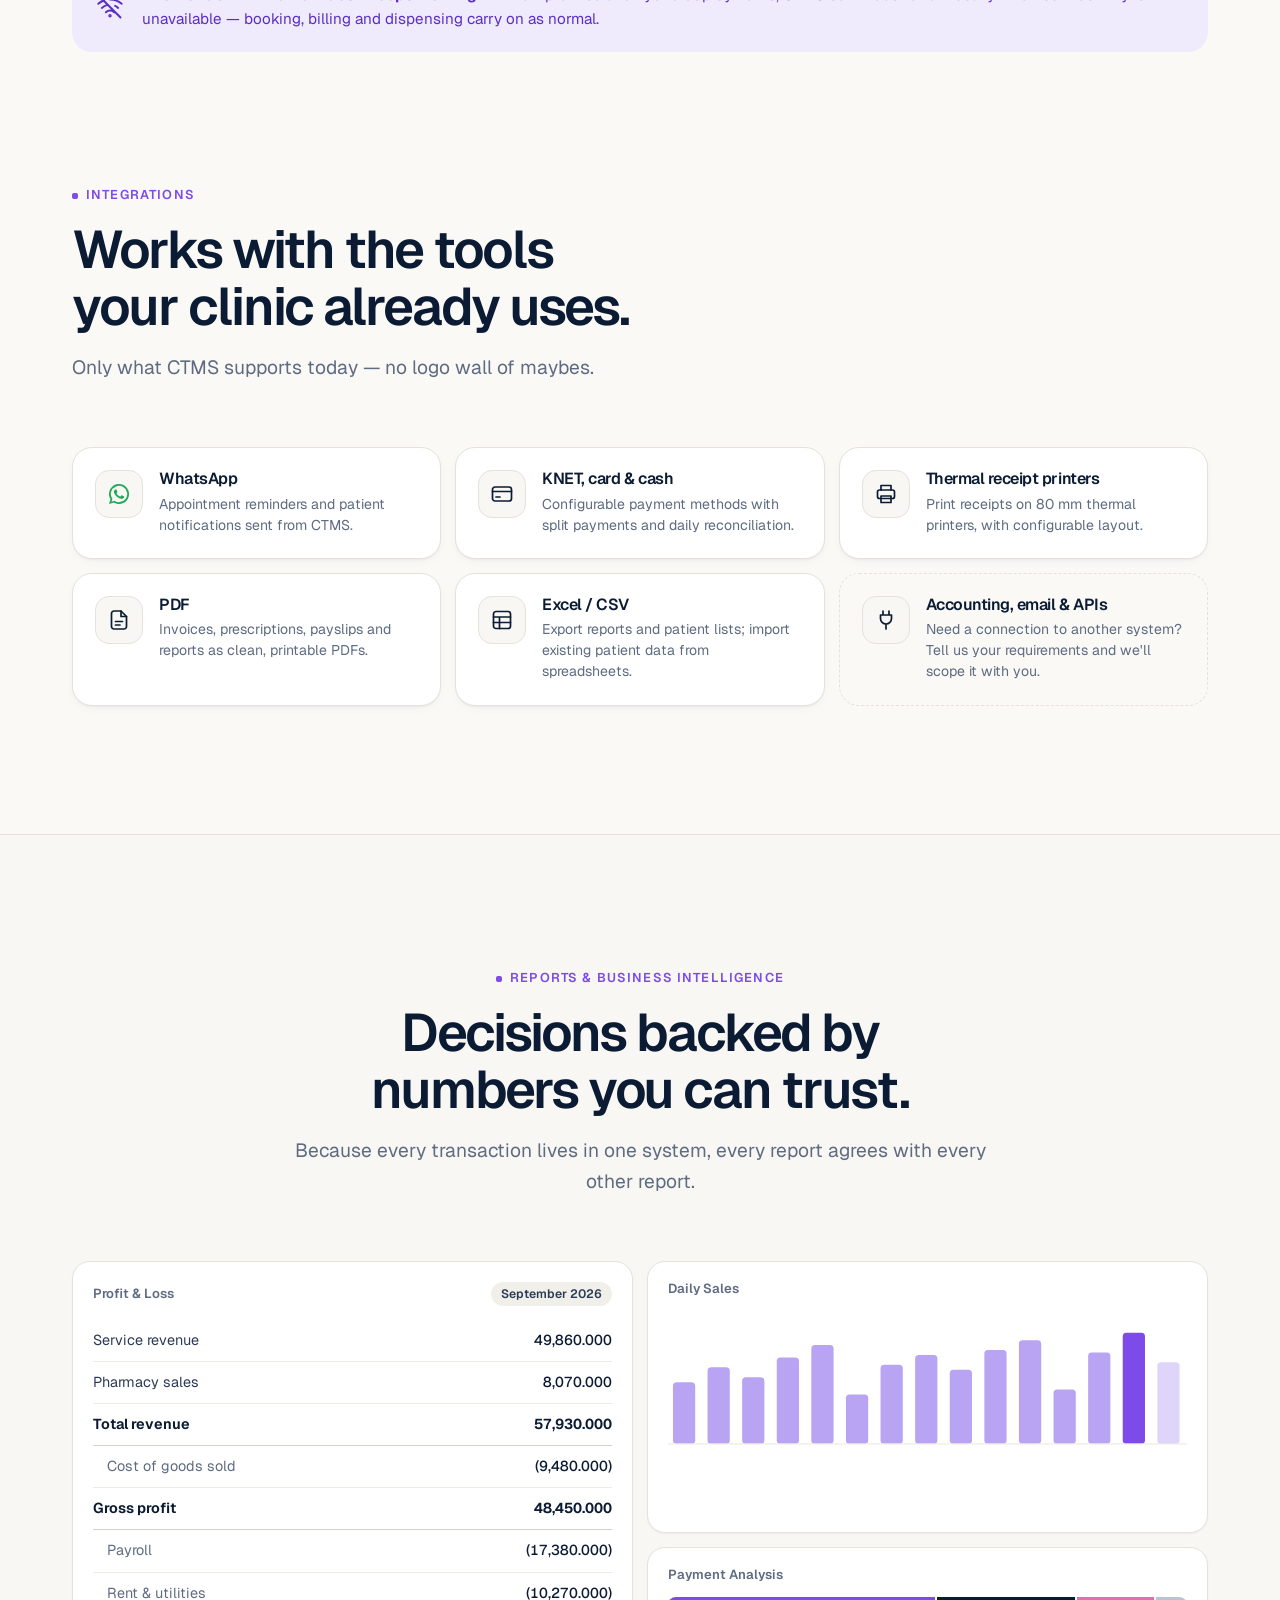
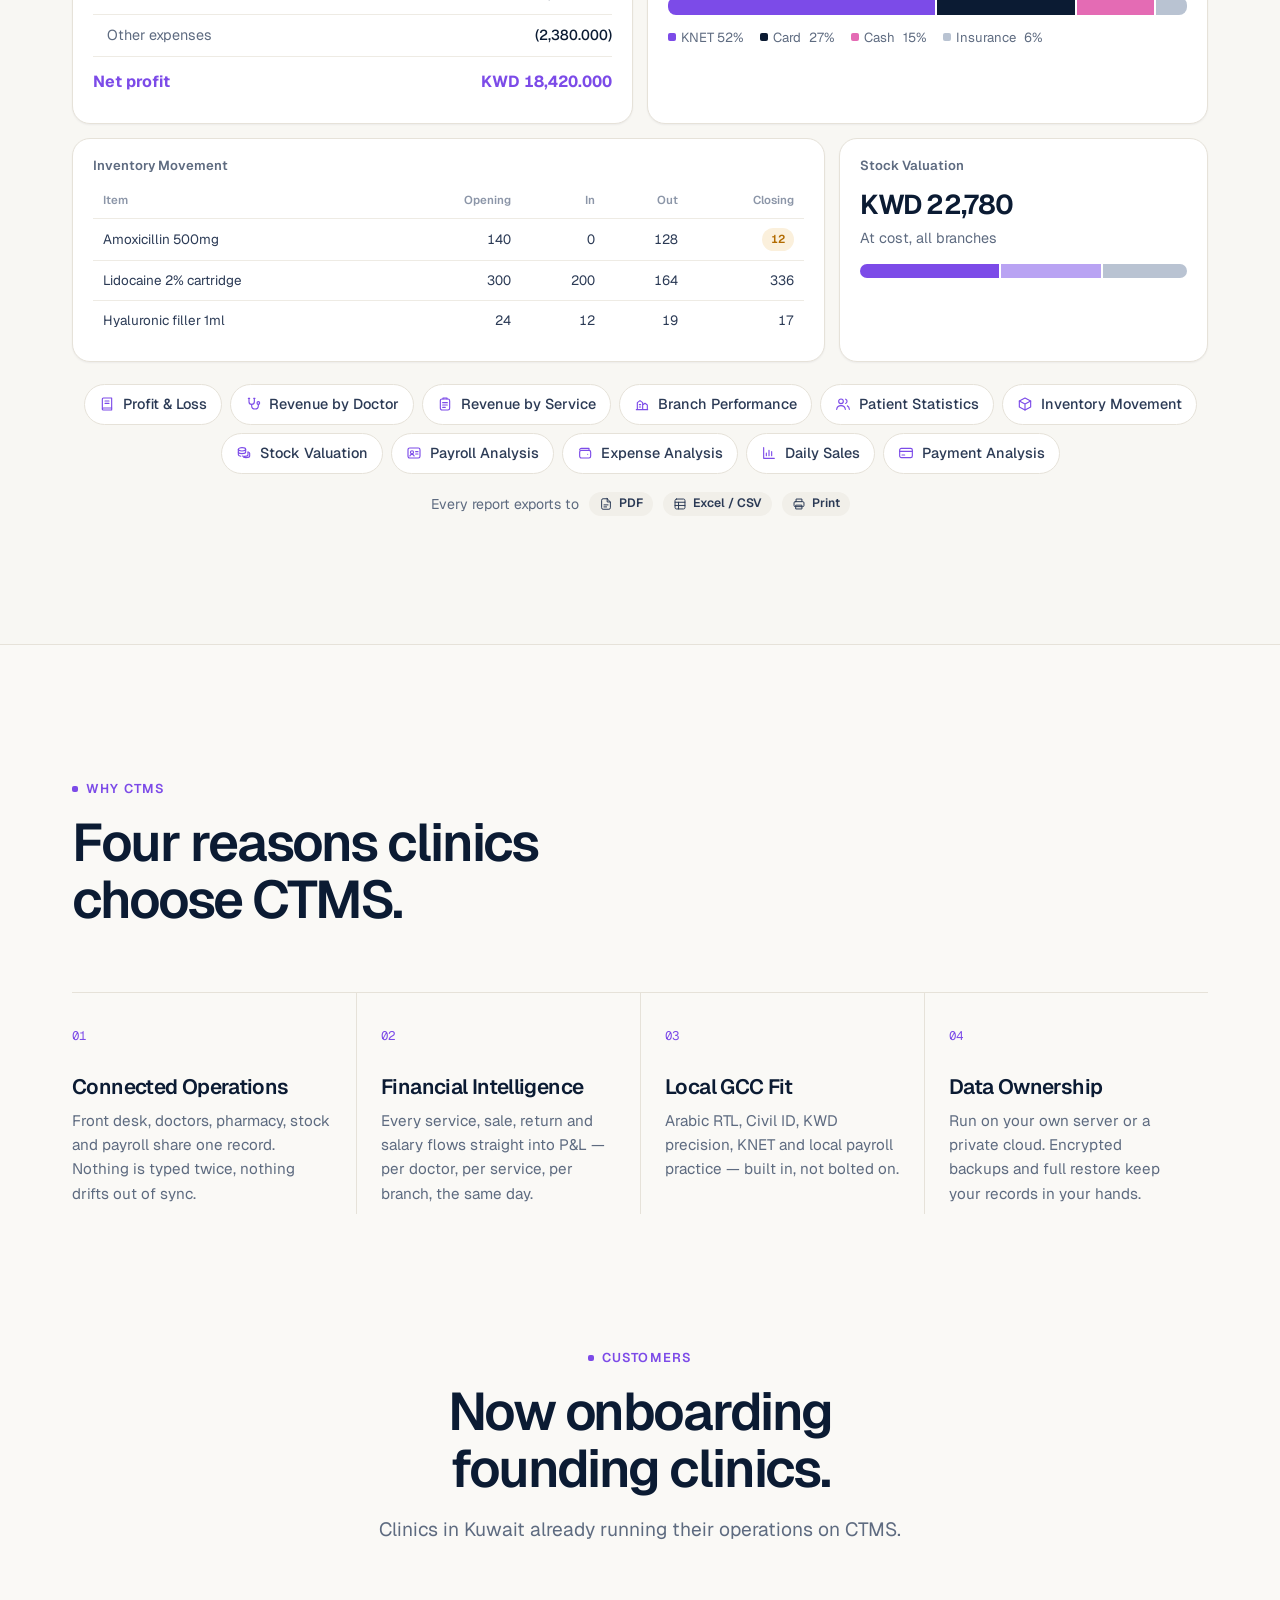
==== commit efcb62e9: "Polish: larger product mockups on desktop, bigger clinic logos and phone mockups, fix menu highlight" ====
--- a/index.html
+++ b/index.html
@@ -31,8 +31,8 @@
 <link rel="preconnect" href="https://fonts.googleapis.com">
 <link rel="preconnect" href="https://fonts.gstatic.com" crossorigin>
 <link rel="stylesheet" href="https://fonts.googleapis.com/css2?family=Baloo+2:wght@800&family=Geist:wght@400;500;600;700&family=Geist+Mono:wght@400;500&family=IBM+Plex+Sans+Arabic:wght@400;500;600;700&display=swap">
-<link rel="stylesheet" href="assets/ctms.css?v=202610261909">
-<link rel="stylesheet" href="assets/site.css?v=202610261909">
+<link rel="stylesheet" href="assets/ctms.css?v=202610261916">
+<link rel="stylesheet" href="assets/site.css?v=202610261916">
 <script>document.documentElement.classList.remove('no-js');try{var t=localStorage.getItem('ctms-theme');if(t)document.documentElement.setAttribute('data-theme',t);if(localStorage.getItem('ctms-lang')==='ar'&&!/[?&]lang=en/.test(location.search))location.replace('ar/'+location.hash);}catch(e){}</script>
 <script type="application/ld+json">
 {"@context":"https://schema.org","@type":"SoftwareApplication","name":"CTMS — Clinic Top Management System","applicationCategory":"BusinessApplication","applicationSubCategory":"Clinic management software","operatingSystem":"Windows, Web browser","inLanguage":["en","ar"],"description":"Clinic operating system for Kuwait and the GCC: appointments, patient records, billing, pharmacy, inventory, payroll, finance and multi-branch reporting.","url":"https://ctms.website/","offers":{"@type":"Offer","priceCurrency":"KWD","price":"29","availability":"https://schema.org/InStock"},"publisher":{"@type":"Organization","name":"Appscrafter","email":"info@appscrafter.com","telephone":"+965 9797 7275","areaServed":["KW","SA","AE","QA","BH","OM"]}}
@@ -1073,6 +1073,6 @@
   </div>
 </div>
 
-<script src="assets/app.js?v=202610261909" defer></script>
+<script src="assets/app.js?v=202610261916" defer></script>
 </body>
 </html>
--- a/assets/ctms.css
+++ b/assets/ctms.css
@@ -355,3 +355,36 @@
 .tg.on{background:var(--brand)}
 .tg.on::after{inset-inline-start:12px}
 @media (max-width:720px){.ui-kpis{grid-template-columns:repeat(2,minmax(0,1fr))}.ui-row,.ui-row.eq,.ui-row.r3{grid-template-columns:1fr}.ui-body{grid-template-columns:1fr}.ui-side{display:none}.ui-search{display:none}.ui-main{padding:12px}}
+
+/* ---------- Product UI kit: readability pass (laptop & desktop) ----------
+   The mock screens were drawn at real-app density (10–12px), which reads as "shrunk"
+   inside a 1100px frame. On wider screens scale type and controls up ~15%. */
+@media (min-width:900px){
+  .ui{font-size:14px}
+  .ui-top{height:52px;padding-inline:16px;gap:14px}
+  .ui-top .ui-logo{font-size:14.5px}.ui-top .ui-logo svg{width:24px;height:24px}
+  .ui-branch,.ui-search{height:32px;font-size:12.5px}
+  .ui-av{width:32px;height:32px;font-size:11.5px}
+  .ui-body{grid-template-columns:58px 1fr}
+  .ui-side i{width:36px;height:36px}.ui-side i svg{width:18px;height:18px}
+  .ui-main{padding:20px;gap:14px}
+  .ui-h b{font-size:17px}.ui-h small{font-size:12.5px}
+  .ui-card{padding:14px}
+  .ui-card h5{font-size:13px;margin-bottom:10px}
+  .ui-kpis{gap:12px}
+  .ui-kpi{padding:12px 14px}
+  .ui-kpi span{font-size:12px}.ui-kpi b{font-size:20px;margin-top:4px}.ui-kpi em{font-size:11.5px}
+  .ui-tbl{font-size:13px}.ui-tbl th{font-size:11.5px;padding:8px 10px}.ui-tbl td{padding:9px 10px}
+  .pill{height:23px;font-size:11.5px;padding-inline:9px}
+  .ui-li{padding:9px 4px}
+  .ui-li .av{width:28px;height:28px;font-size:10.5px}
+  .ui-li .tx b{font-size:13px}.ui-li .tx small{font-size:11.5px}
+  .ui-hb{font-size:12.5px;grid-template-columns:104px 1fr 70px}
+  .ui-bar{height:7px}
+  .ui-btn{height:30px;font-size:12px;padding-inline:12px}
+  .ui-field span{font-size:11px}.ui-field div{height:32px;font-size:13px}
+  .chart text{font-size:10.5px}
+  .leg{font-size:12px}
+  .ui-cal{font-size:12px}.ui-cal .hd{padding:8px}.ui-cal .tm,.ui-cal .cl{height:38px}.ui-cal .ev{font-size:11px;padding:4px 7px}
+  .ui-perm{font-size:12.5px}.ui-perm>div{padding:8px 10px}.ui-perm .ph{font-size:11px}
+}
--- a/assets/site.css
+++ b/assets/site.css
@@ -170,12 +170,12 @@
 /* ---------- New in CTMS ---------- */
 .nw-hero{display:grid;grid-template-columns:repeat(3,minmax(0,1fr));gap:16px}
 .nw-card{overflow:hidden;display:flex;flex-direction:column;padding:0}
-.nw-vis{height:300px;background:linear-gradient(180deg,var(--brand-soft),var(--surface-2));border-bottom:1px solid var(--line);display:flex;align-items:flex-end;justify-content:center;padding:14px 16px 0;overflow:hidden}
+.nw-vis{height:330px;background:linear-gradient(180deg,var(--brand-soft),var(--surface-2));border-bottom:1px solid var(--line);display:flex;align-items:flex-end;justify-content:center;padding:14px 16px 0;overflow:hidden}
 .nw-body{padding:22px 24px 24px;display:flex;flex-direction:column;gap:8px;flex:1}
 .nw-body .badge{align-self:flex-start}
 .nw-body p{margin:0;color:var(--muted);font-size:.93rem}
 .nw-body .nw-note{margin-top:auto;padding-top:6px;font-size:.8rem;color:var(--faint)}
-.phone{width:210px;height:286px;border-radius:30px 30px 0 0;border:7px solid var(--ink);border-bottom:0;background:var(--surface);box-shadow:var(--shadow-lg);overflow:hidden;font-size:11px;color:var(--ink-2)}
+.phone{width:236px;height:316px;border-radius:30px 30px 0 0;border:7px solid var(--ink);border-bottom:0;background:var(--surface);box-shadow:var(--shadow-lg);overflow:hidden;font-size:12px;color:var(--ink-2)}
 .ph-bar{display:flex;align-items:center;gap:7px;padding:12px 12px 10px;border-bottom:1px solid var(--line-2)}
 .ph-bar svg{width:20px;height:20px;border-radius:6px;flex:none}
 .ph-bar b{font-size:11.5px;color:var(--ink);font-weight:650;white-space:nowrap;overflow:hidden;text-overflow:ellipsis}
@@ -367,9 +367,9 @@
 @media (max-width:560px){.why-grid{grid-template-columns:1fr}.why+.why{border-inline-start:0;padding-inline-start:0}}
 
 /* ---------- Proof (placeholders) ---------- */
-.proof-logos{display:grid;grid-template-columns:repeat(3,minmax(0,1fr));gap:12px;max-width:900px;margin-inline:auto}
-.cl{height:144px;border-radius:18px;border:1px solid var(--line);background:var(--surface);box-shadow:var(--shadow-xs);display:flex;flex-direction:column;align-items:center;justify-content:center;gap:8px;padding:16px}
-.cl img{height:92px;max-width:80%;width:auto;object-fit:contain;border-radius:10px}
+.proof-logos{display:grid;grid-template-columns:repeat(3,minmax(0,1fr));gap:16px;max-width:1000px;margin-inline:auto}
+.cl{height:200px;border-radius:18px;border:1px solid var(--line);background:var(--surface);box-shadow:var(--shadow-xs);display:flex;flex-direction:column;align-items:center;justify-content:center;gap:8px;padding:16px}
+.cl img{height:140px;max-width:80%;width:auto;object-fit:contain;border-radius:10px}
 /* client logos ship on white backgrounds: blend into the light card, sit on a white chip in dark mode */
 :root:not([data-theme="dark"]) .cl img{mix-blend-mode:multiply}
 :root[data-theme="dark"] .cl img{background:#fff;padding:4px 10px}
@@ -382,7 +382,7 @@
 .cl-next small{color:var(--muted)}
 .cl-plus{width:36px;height:36px;border-radius:50%;display:grid;place-items:center;background:var(--brand-soft);color:var(--brand)}
 .cl-plus svg{width:18px;height:18px}
-@media (max-width:600px){.proof-logos{grid-template-columns:1fr 1fr}.cl-next{grid-column:1/-1;height:88px}}
+@media (max-width:600px){.proof-logos{grid-template-columns:1fr 1fr}.cl{height:150px}.cl img{height:100px}.cl-next{grid-column:1/-1;height:88px}}
 .proof-stats{display:grid;grid-template-columns:repeat(4,minmax(0,1fr));gap:12px;margin-top:14px}
 .proof-stats div{padding:22px;border-radius:16px;border:1px solid var(--line);background:var(--surface)}
 .proof-stats b{display:block;font-size:1.8rem;font-weight:650;color:var(--line-strong);letter-spacing:-.03em;line-height:1}
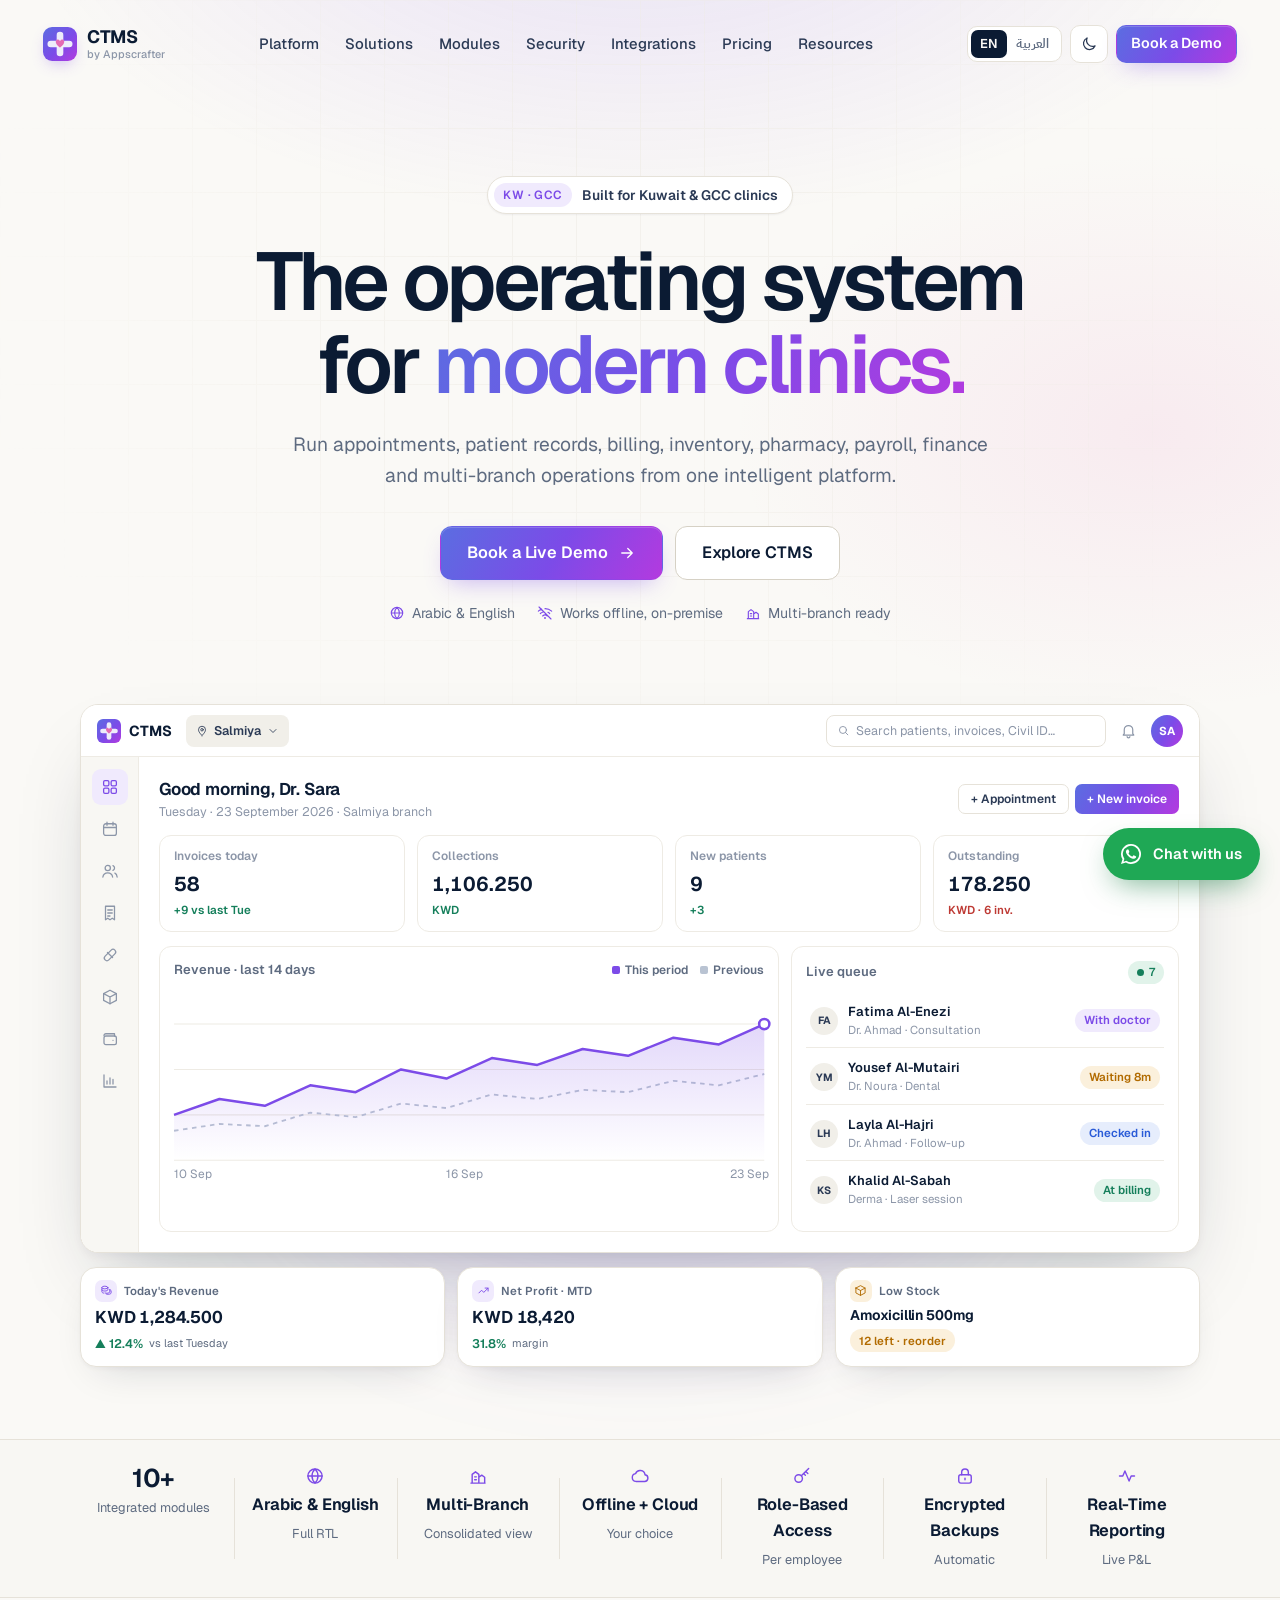
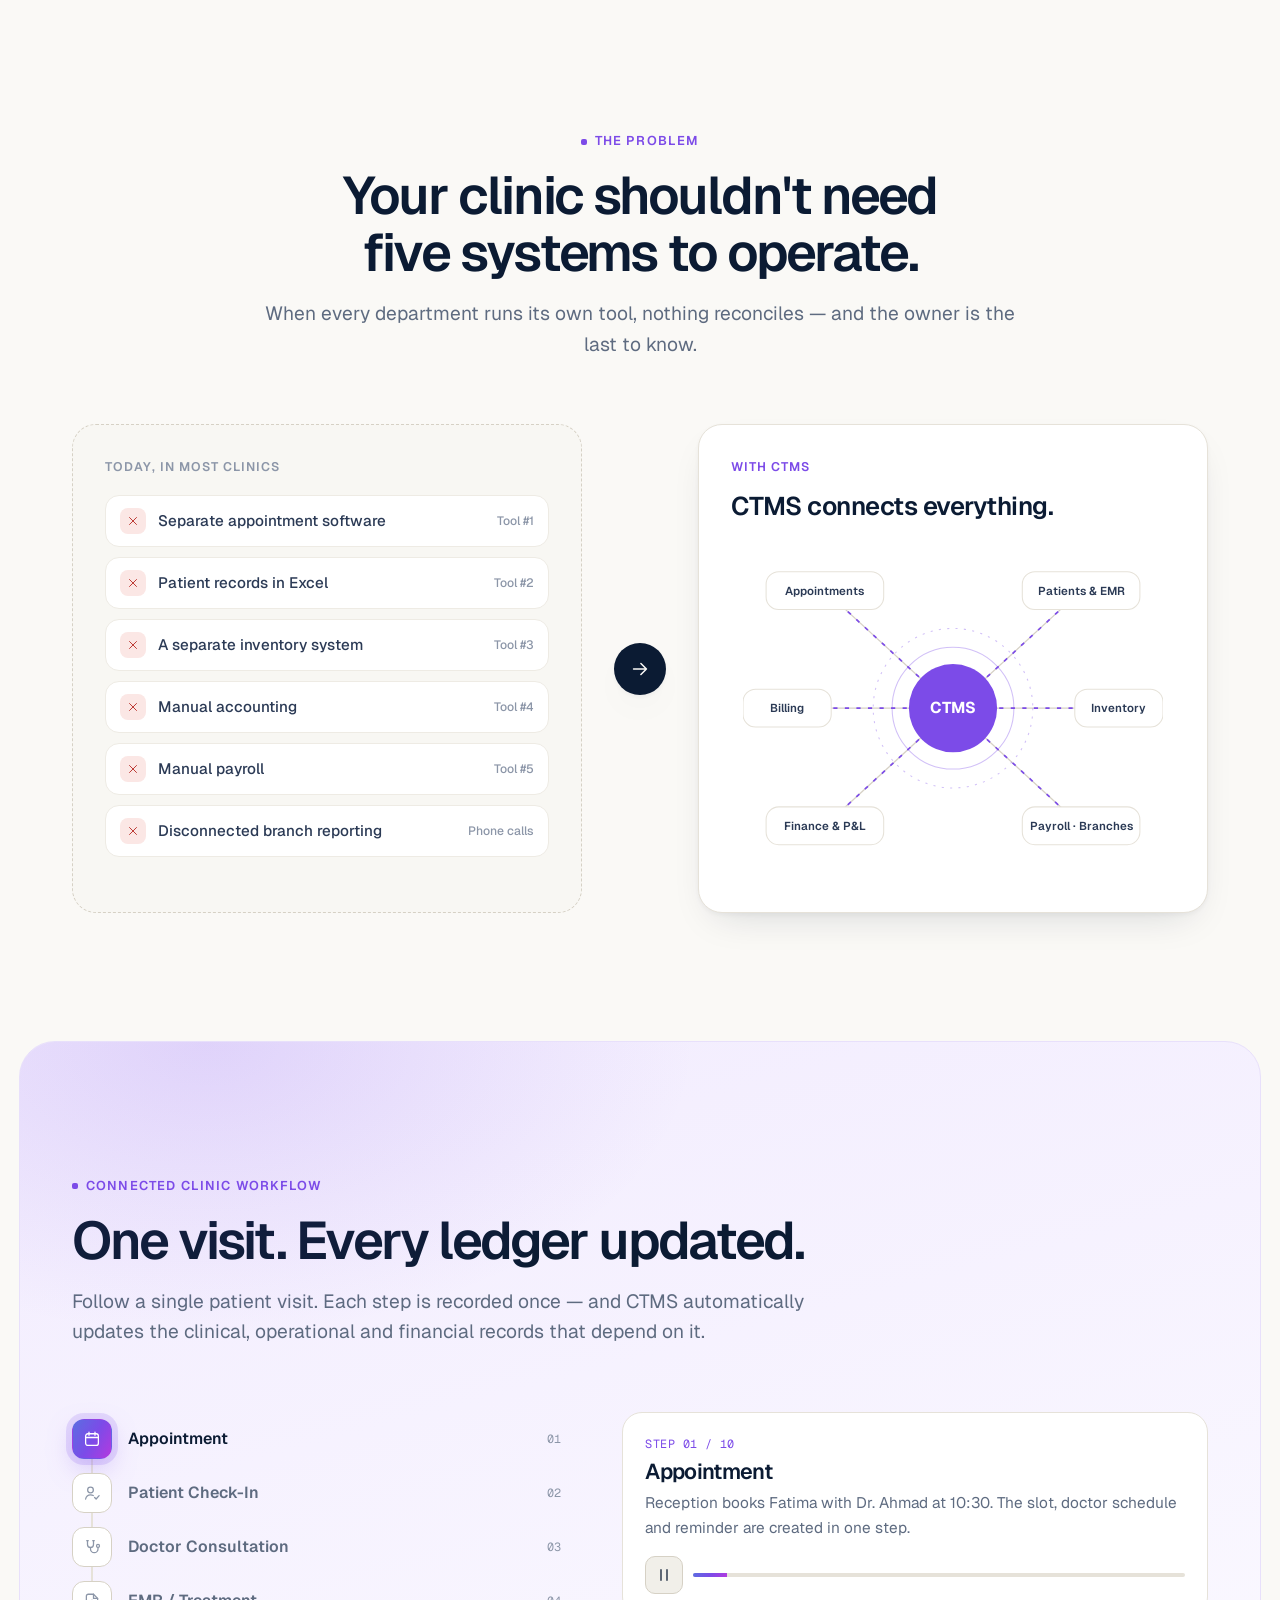
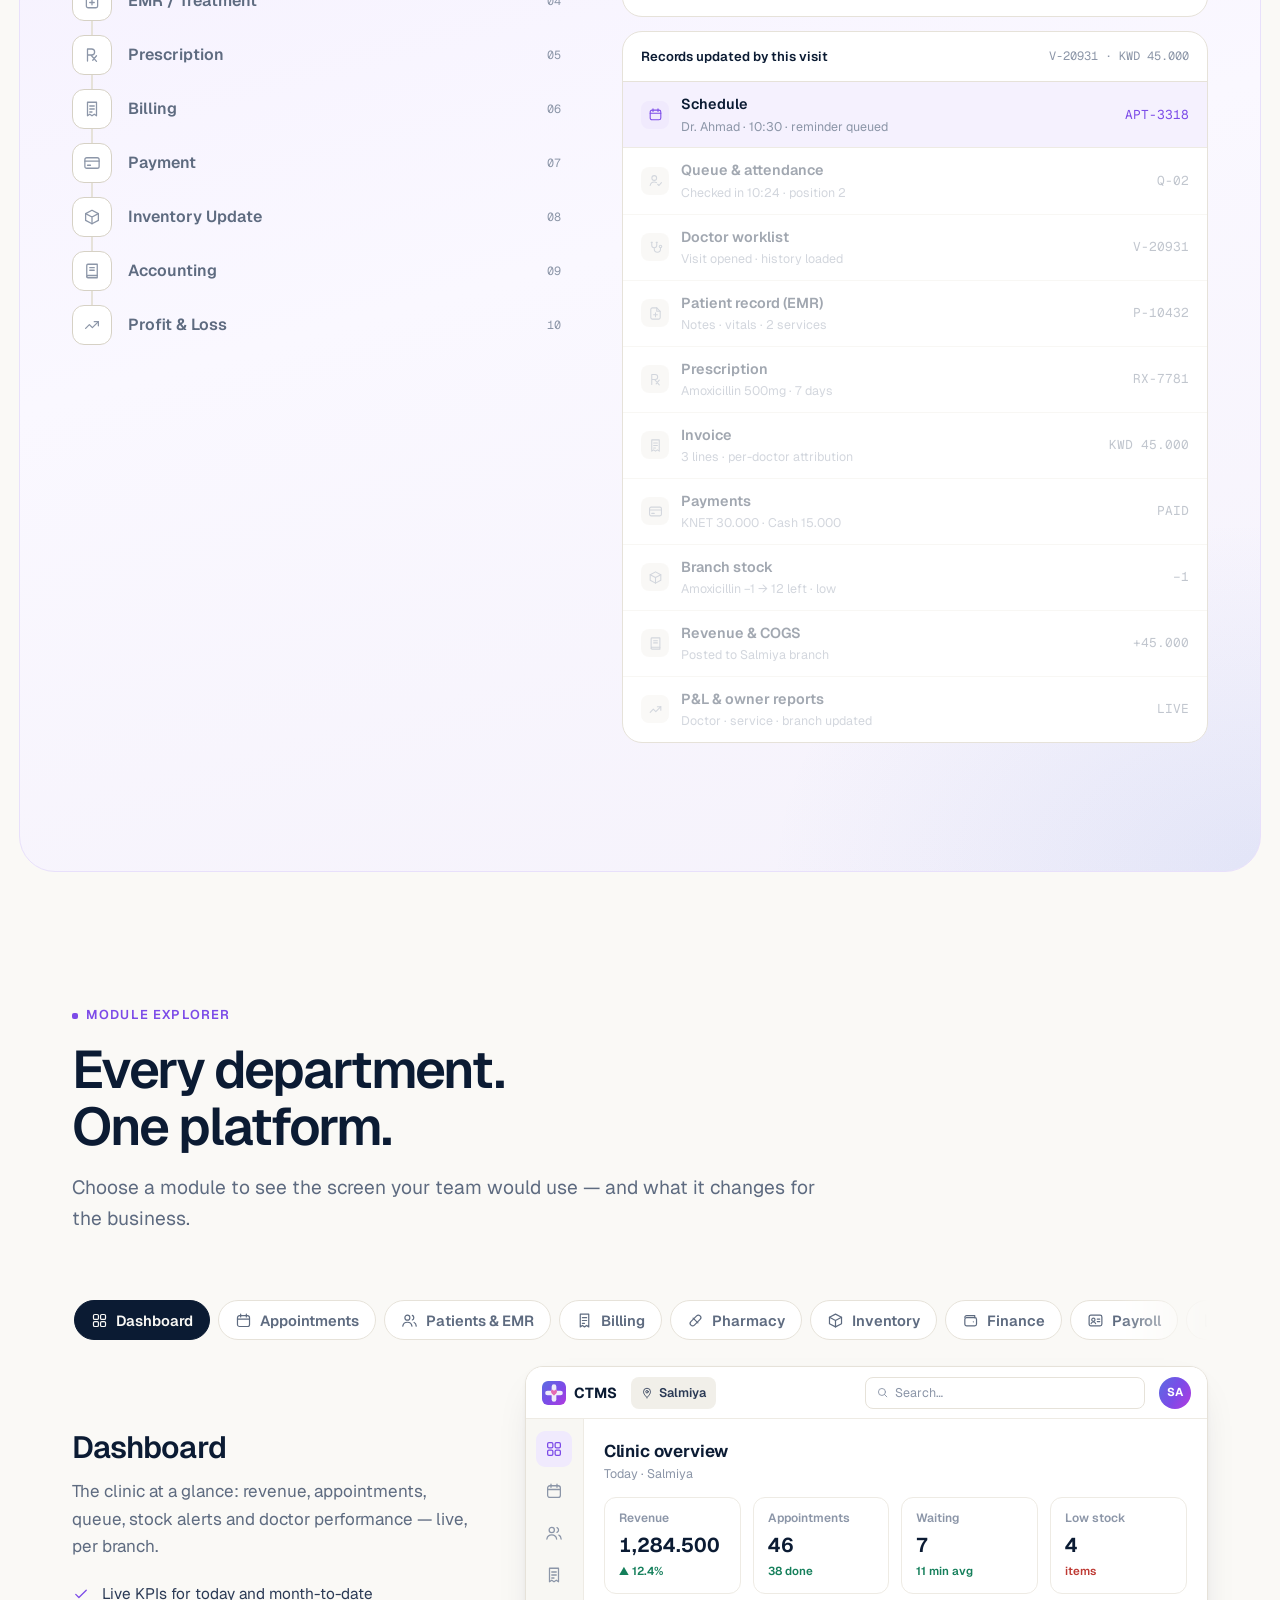
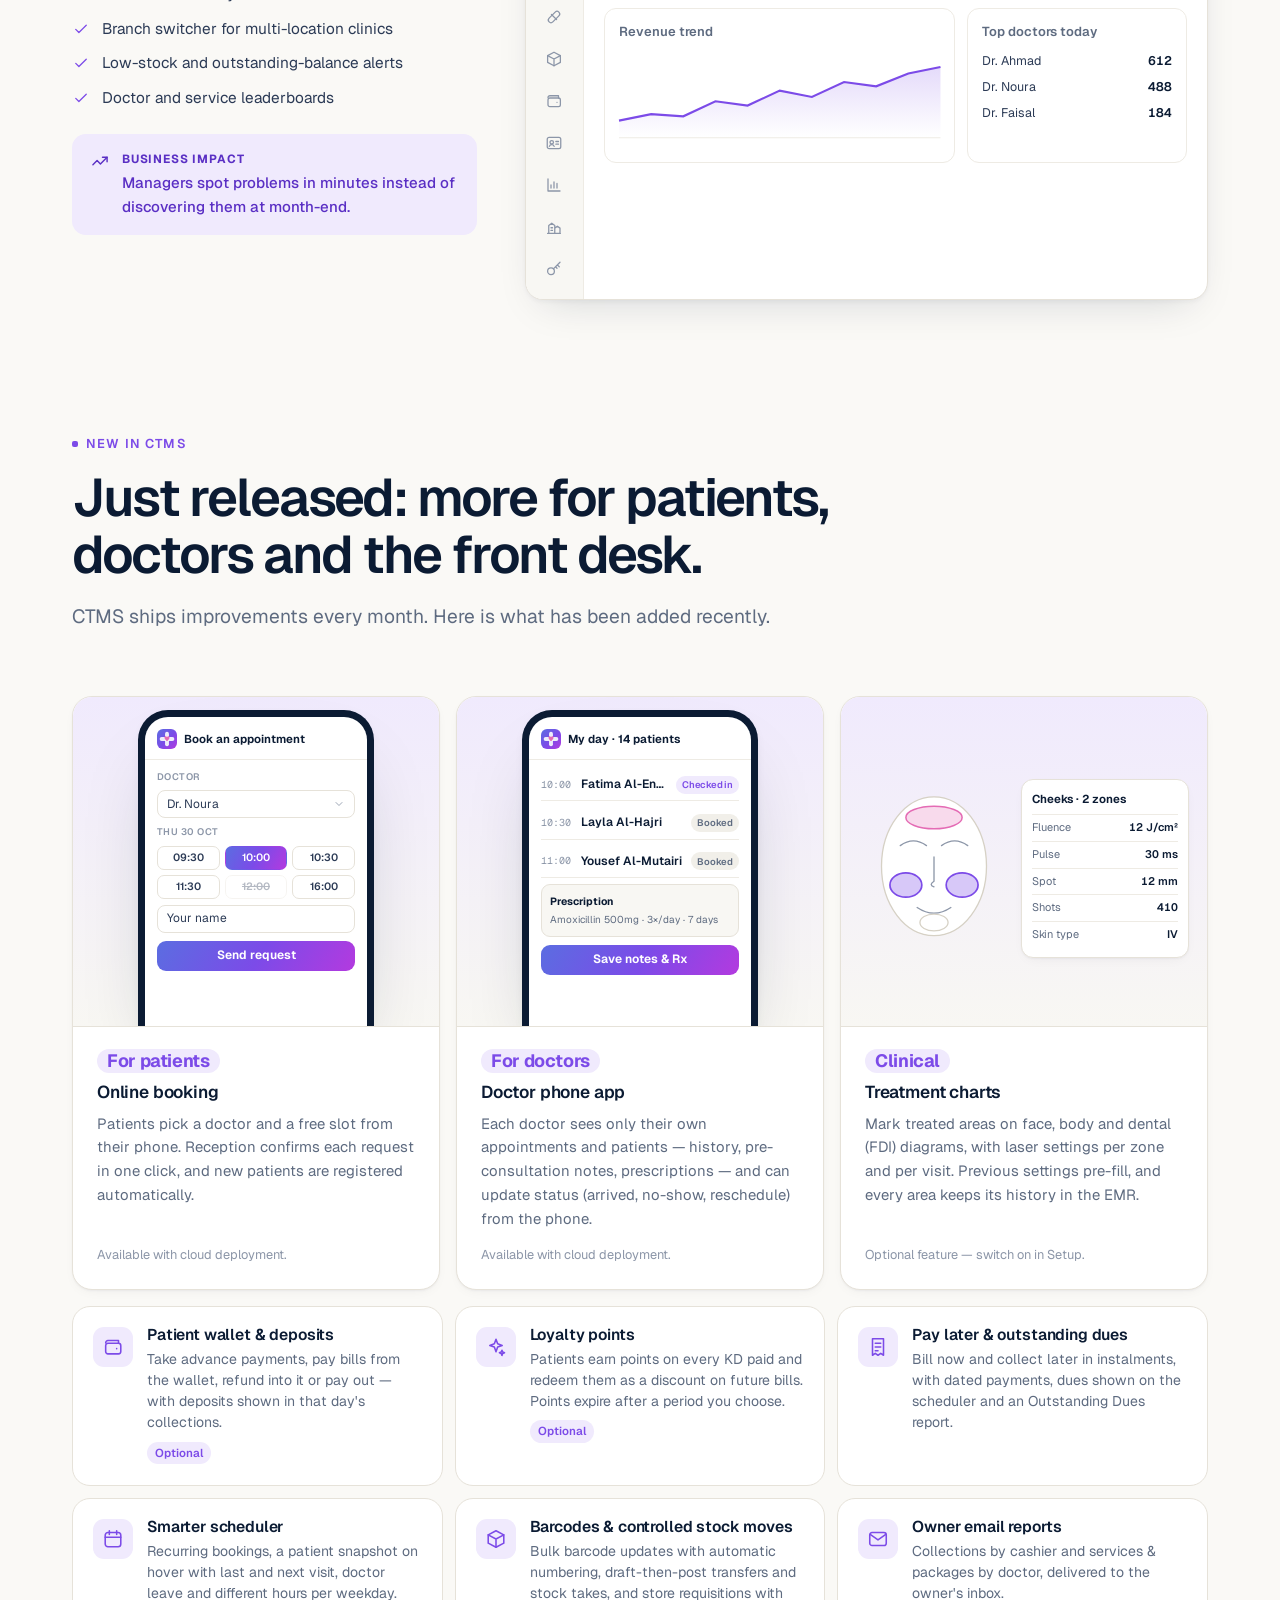
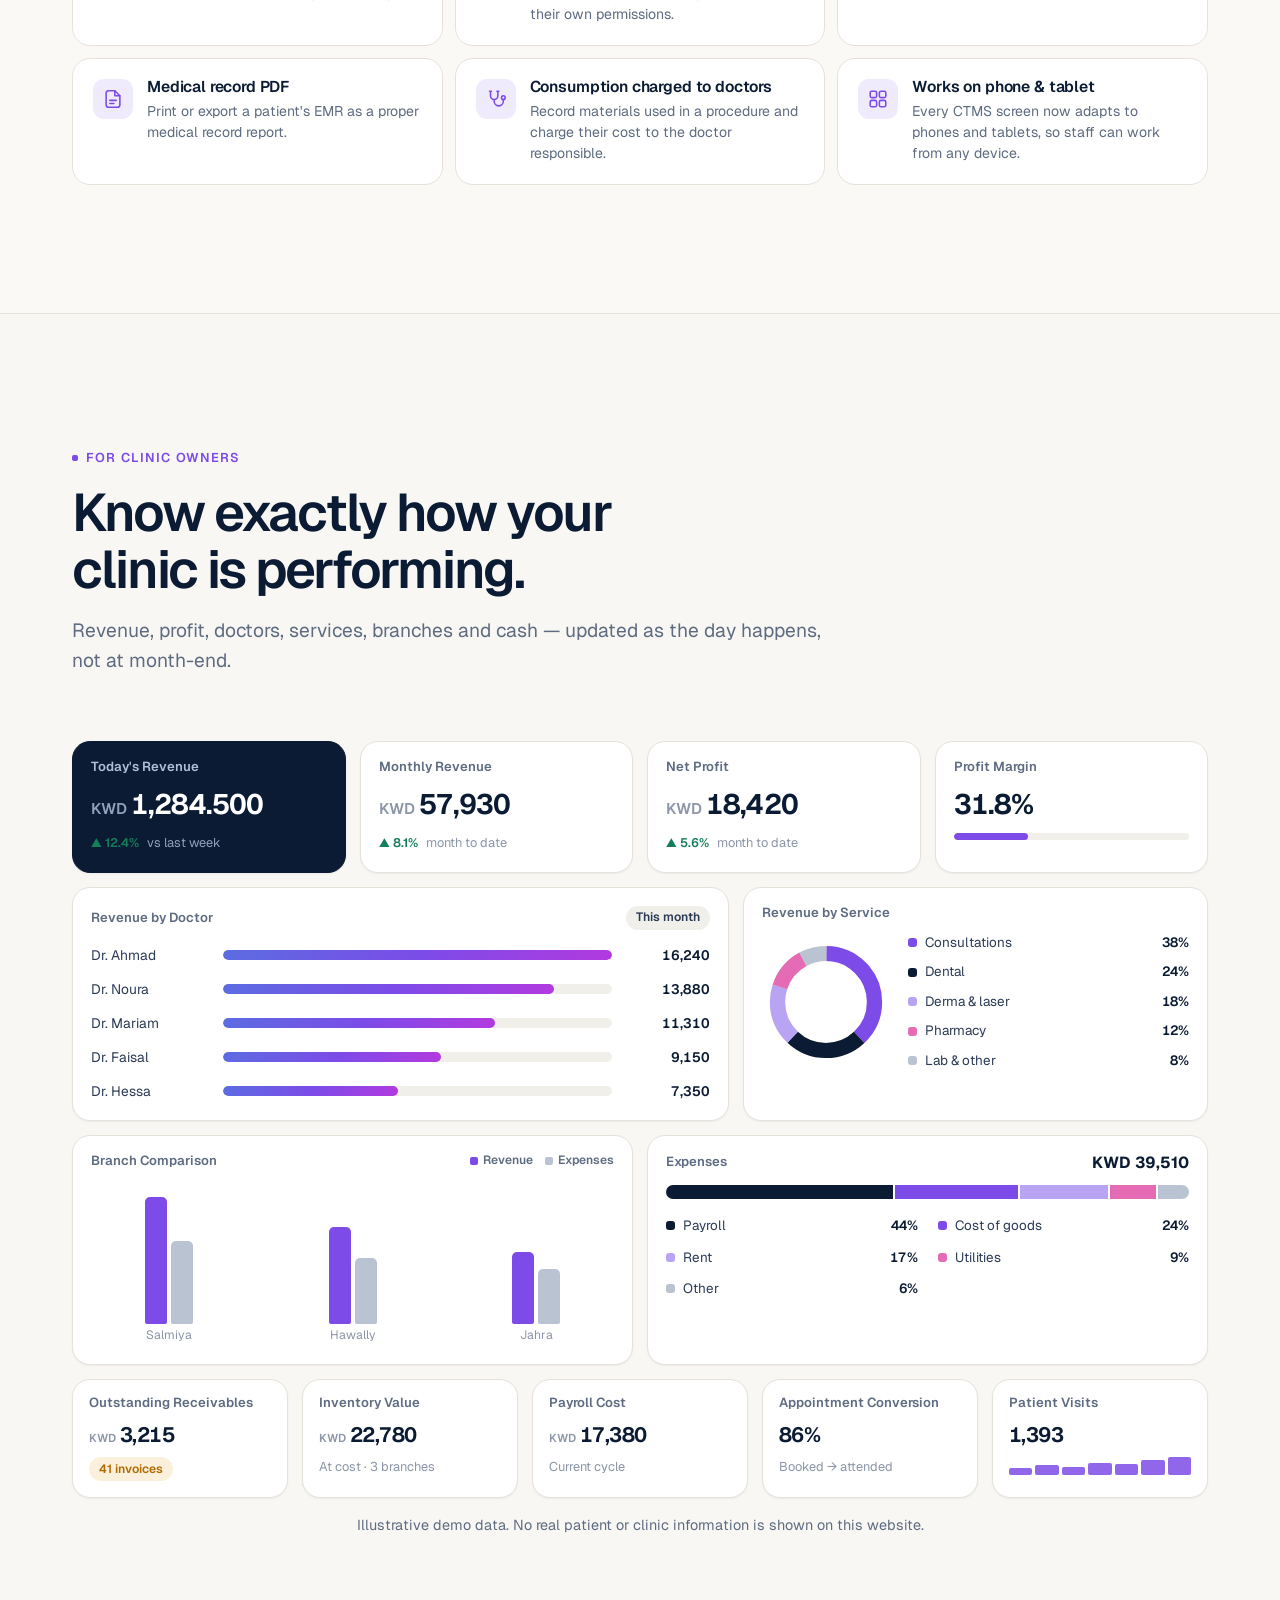
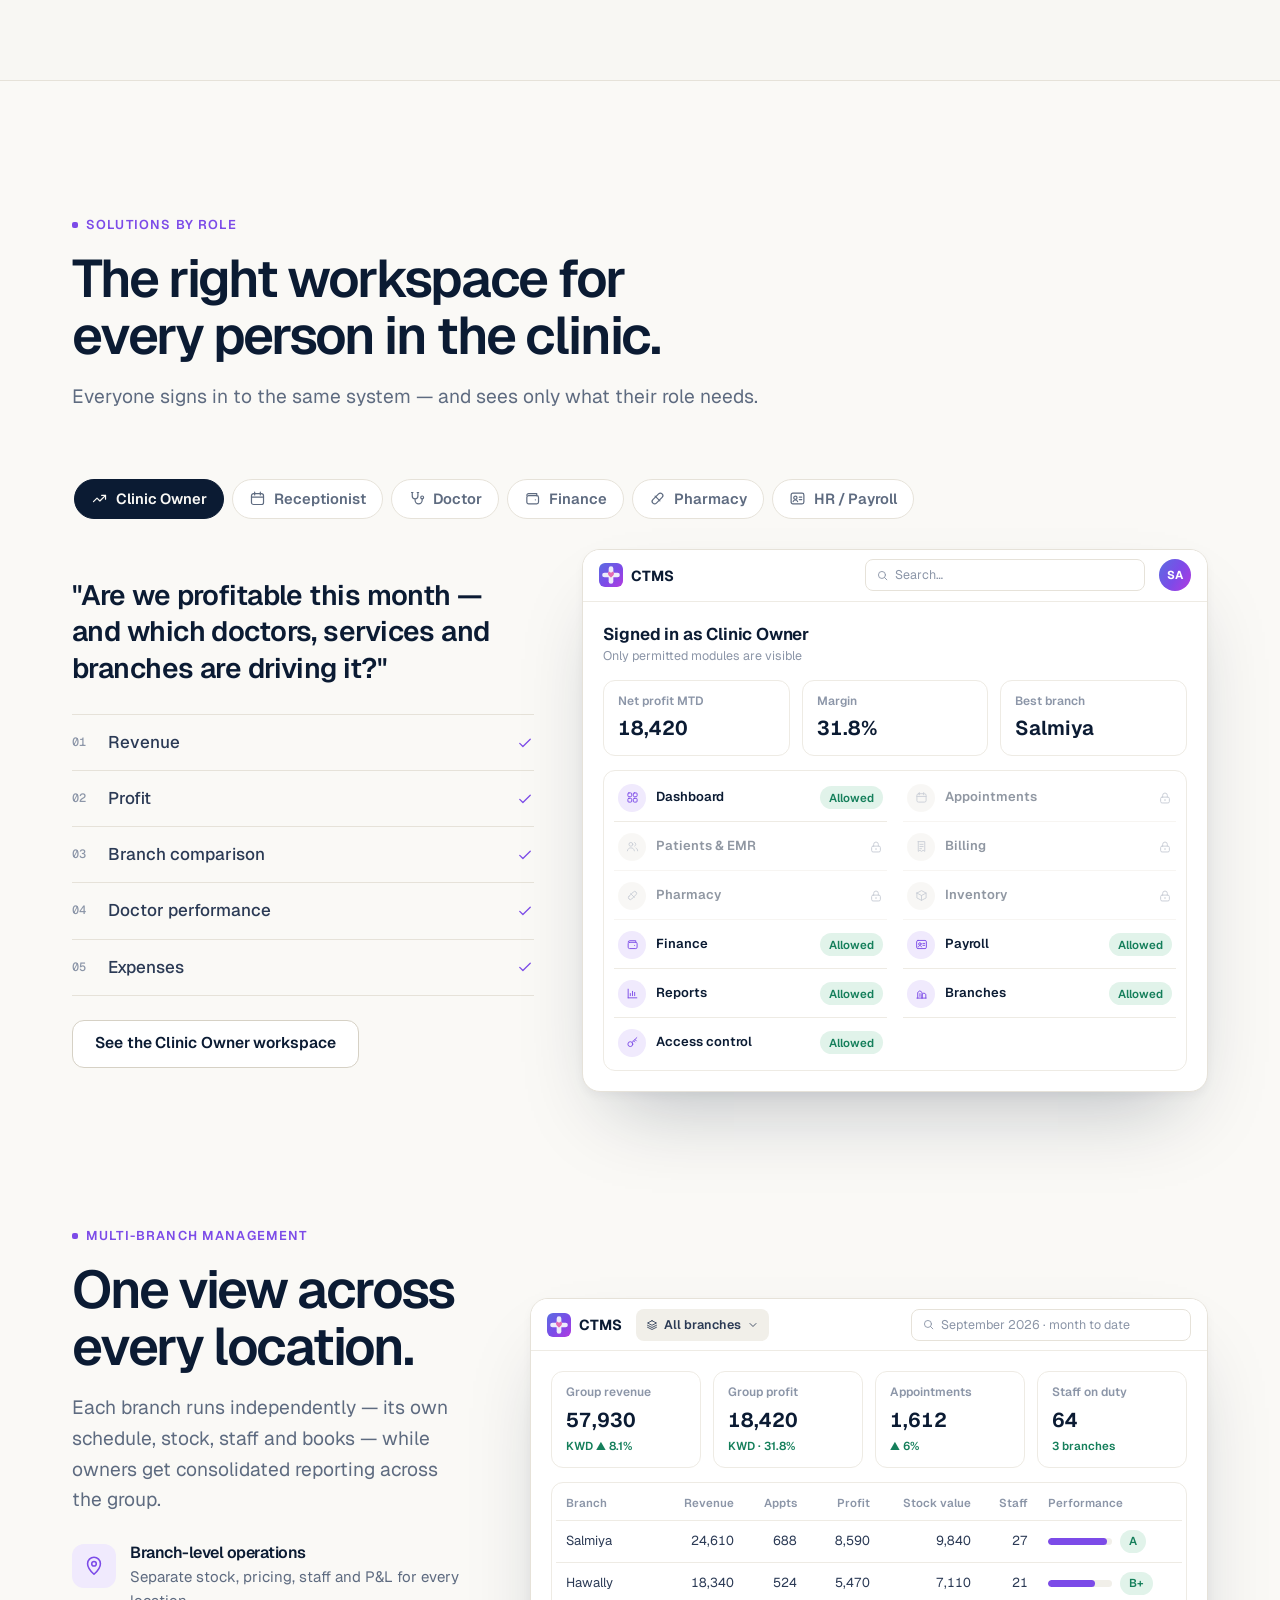
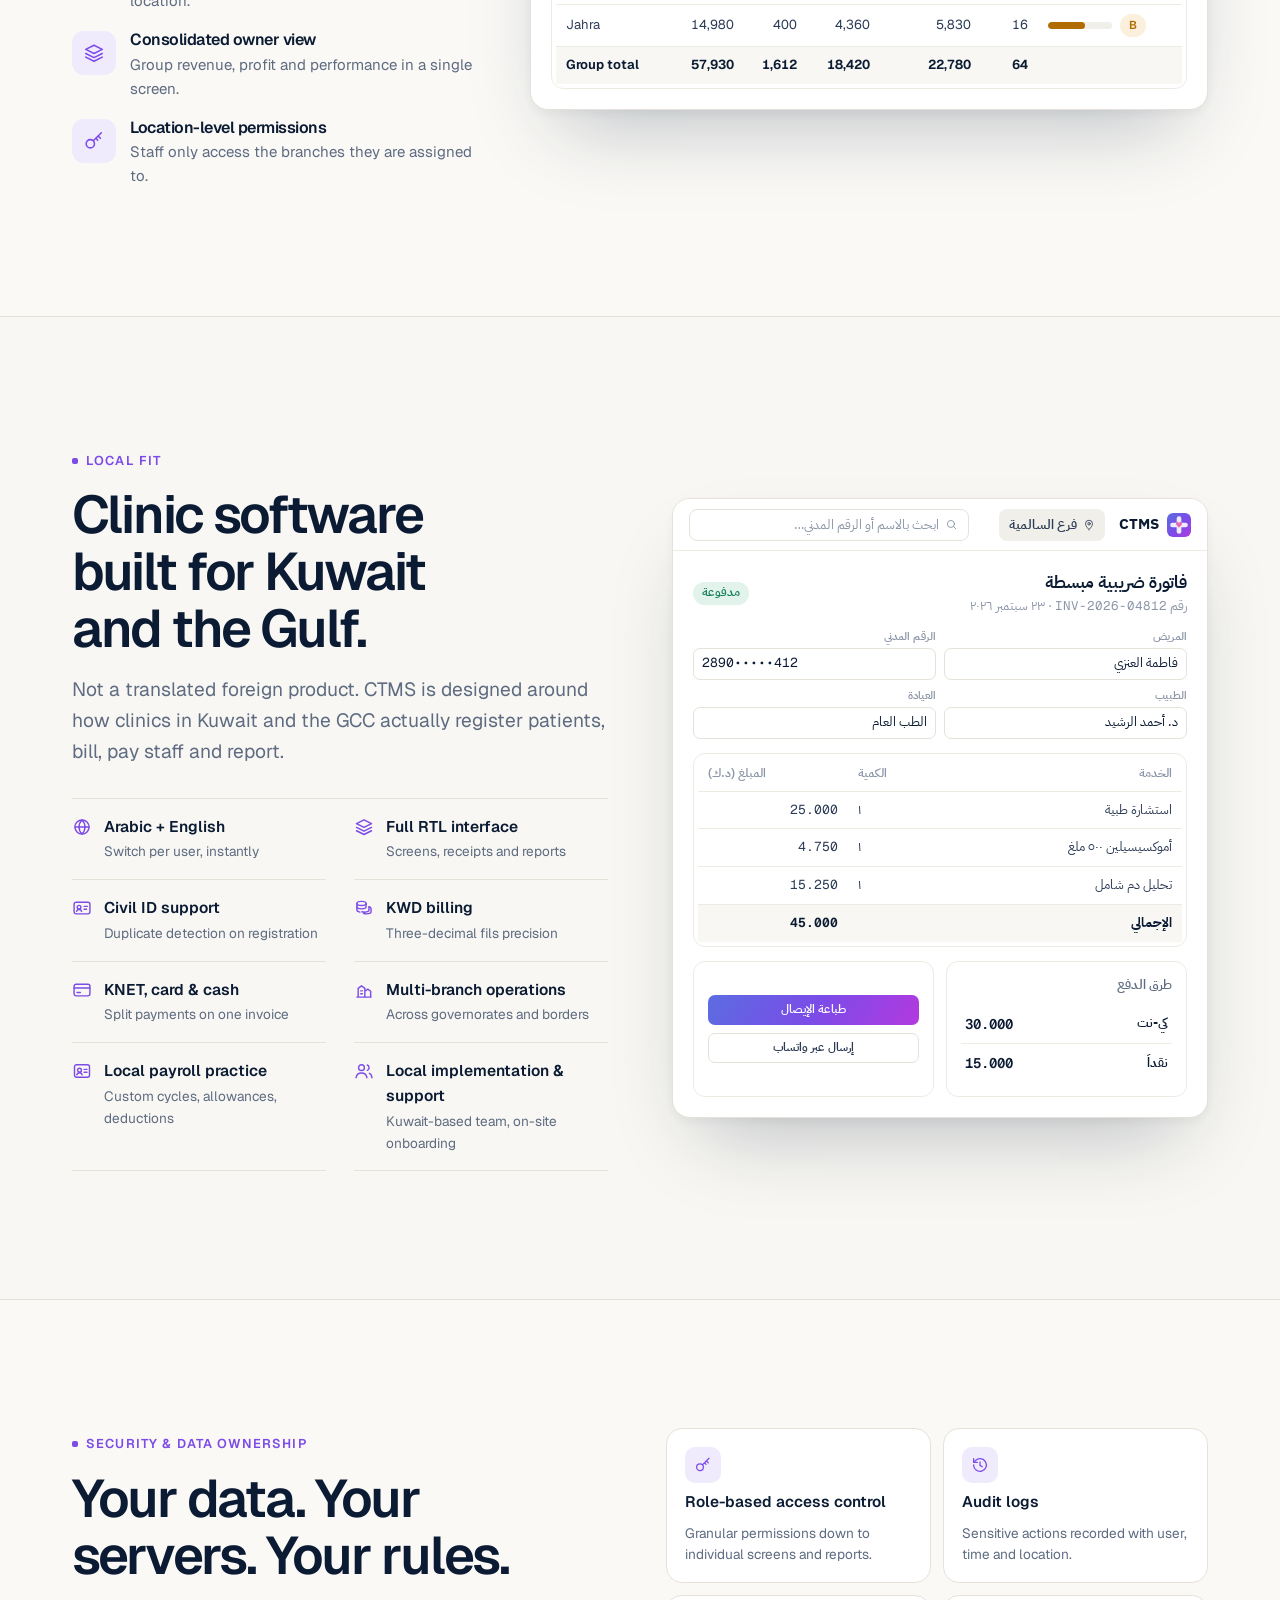
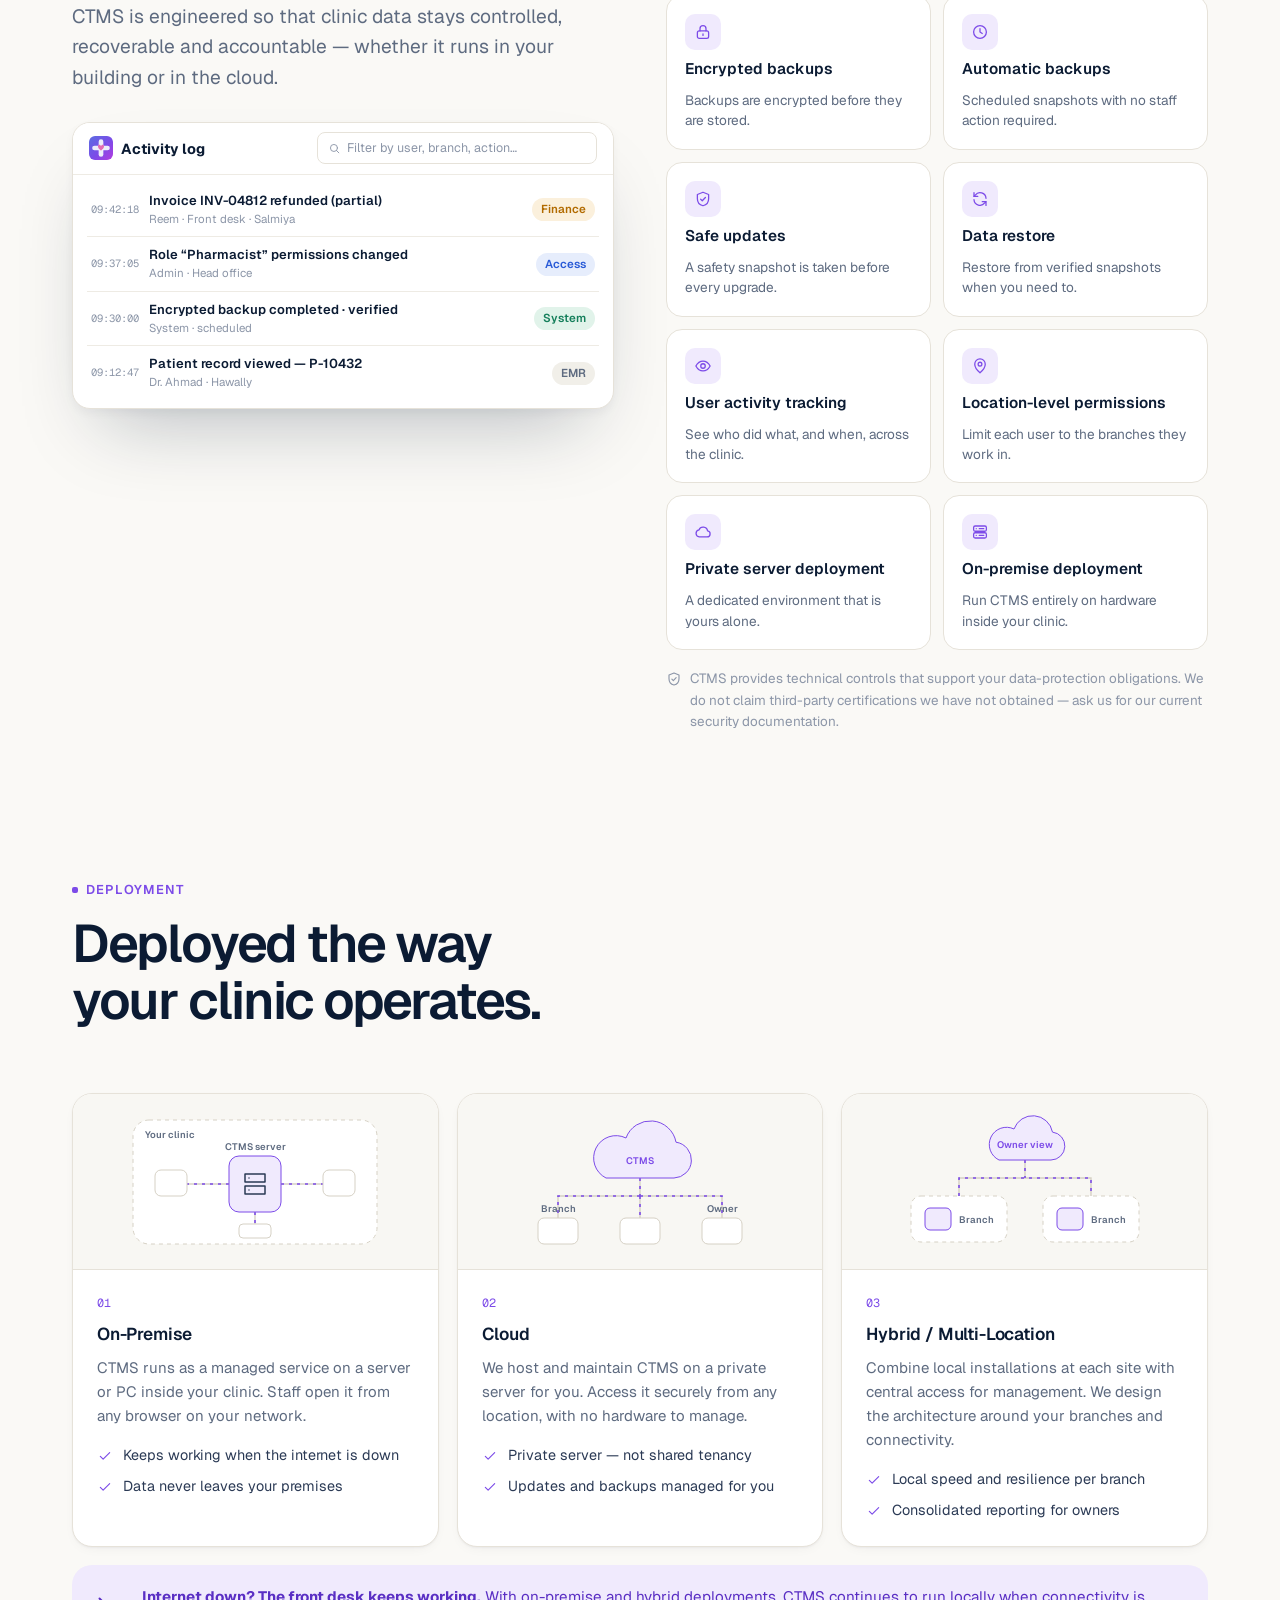
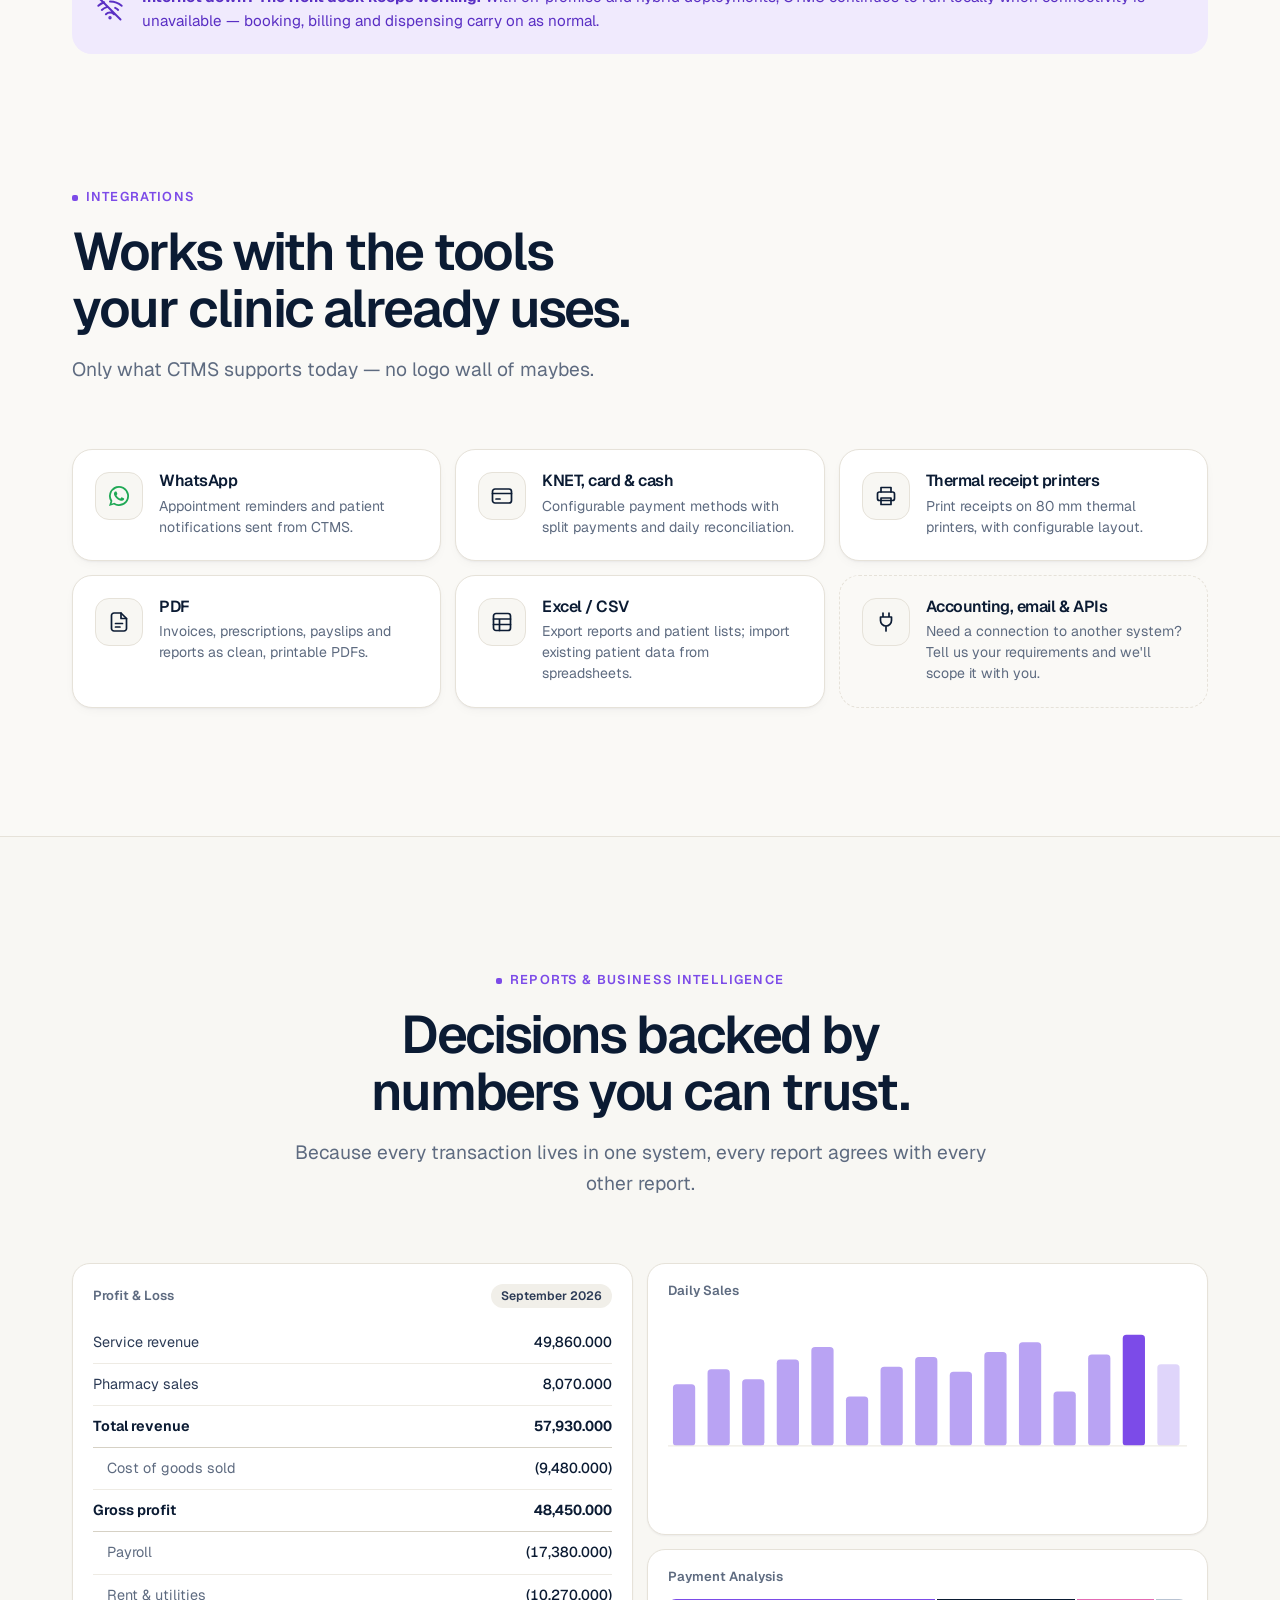
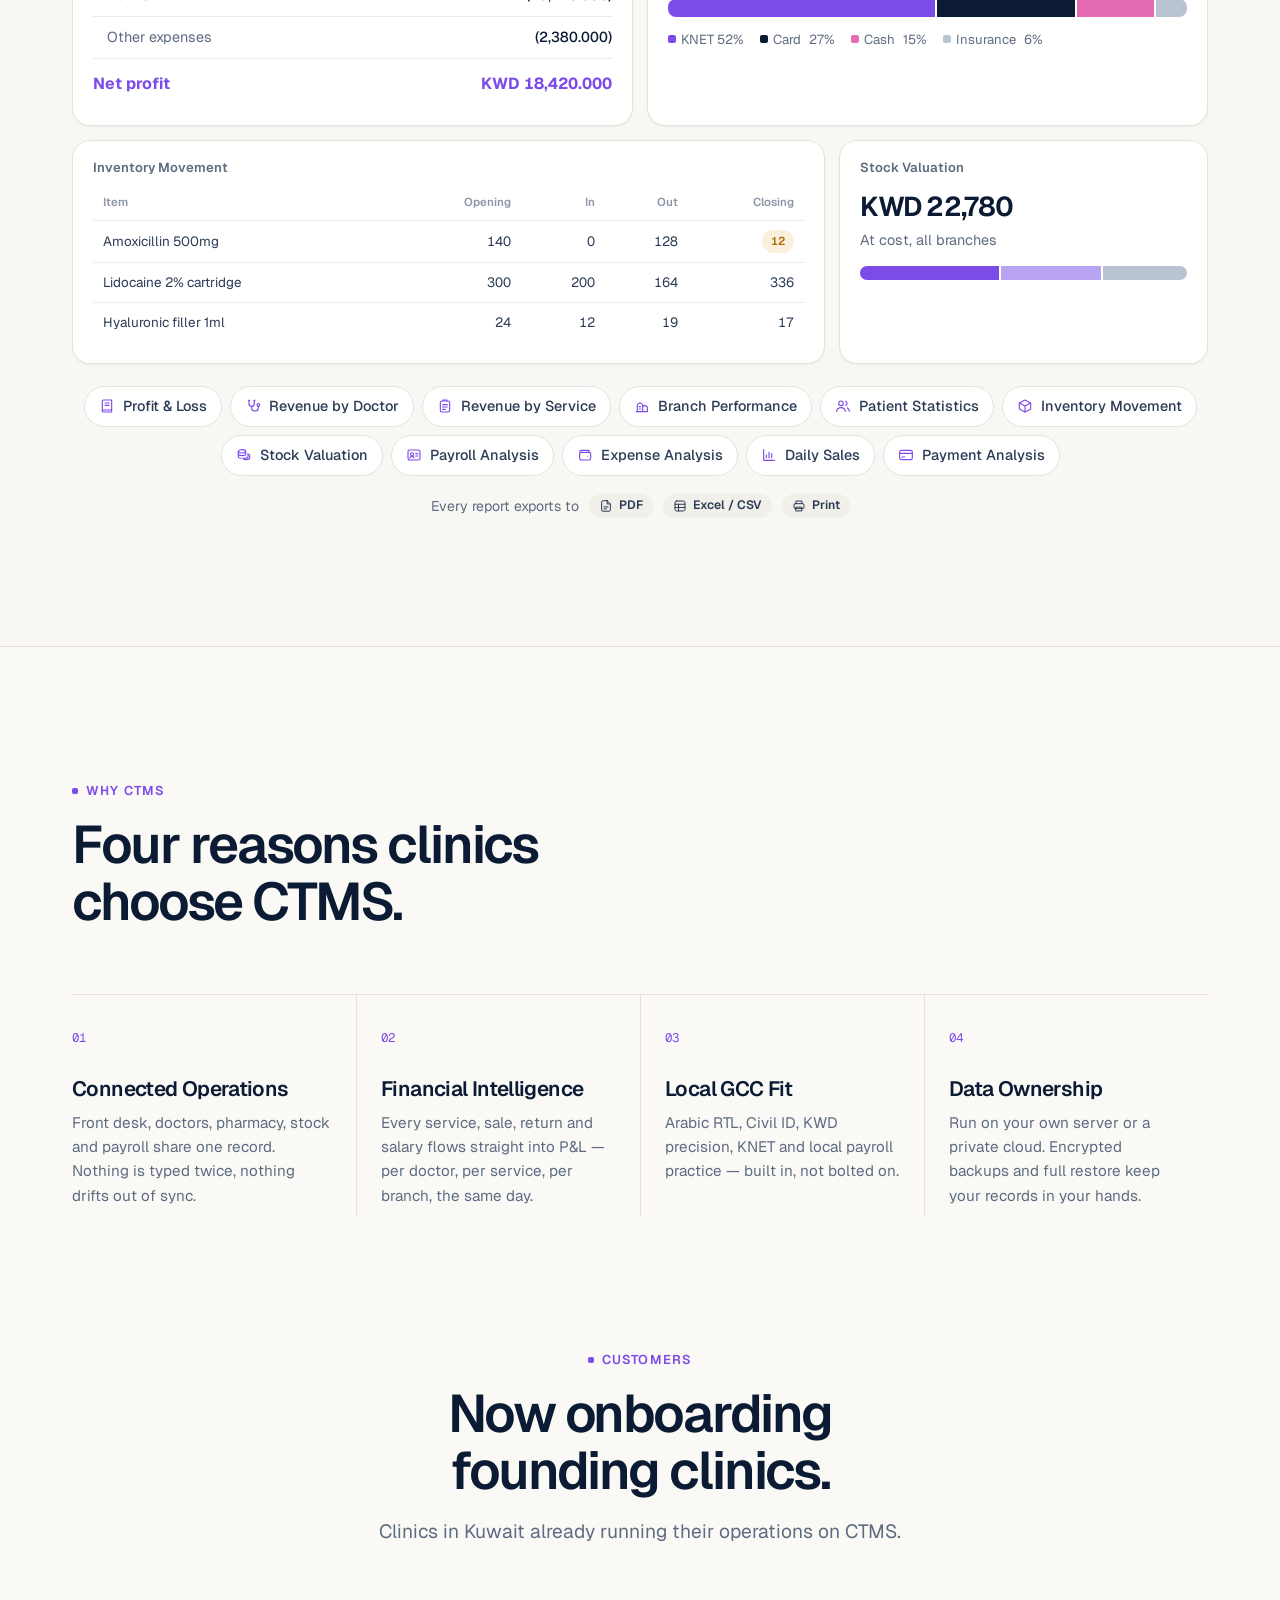
==== commit 71d6973a: "Workflow section and final banner follow light/dark theme (light lavender / brand gradient in light " ====
--- a/index.html
+++ b/index.html
@@ -31,8 +31,8 @@
 <link rel="preconnect" href="https://fonts.googleapis.com">
 <link rel="preconnect" href="https://fonts.gstatic.com" crossorigin>
 <link rel="stylesheet" href="https://fonts.googleapis.com/css2?family=Baloo+2:wght@800&family=Geist:wght@400;500;600;700&family=Geist+Mono:wght@400;500&family=IBM+Plex+Sans+Arabic:wght@400;500;600;700&display=swap">
-<link rel="stylesheet" href="assets/ctms.css?v=202610261916">
-<link rel="stylesheet" href="assets/site.css?v=202610261916">
+<link rel="stylesheet" href="assets/ctms.css?v=202610261921">
+<link rel="stylesheet" href="assets/site.css?v=202610261921">
 <script>document.documentElement.classList.remove('no-js');try{var t=localStorage.getItem('ctms-theme');if(t)document.documentElement.setAttribute('data-theme',t);if(localStorage.getItem('ctms-lang')==='ar'&&!/[?&]lang=en/.test(location.search))location.replace('ar/'+location.hash);}catch(e){}</script>
 <script type="application/ld+json">
 {"@context":"https://schema.org","@type":"SoftwareApplication","name":"CTMS — Clinic Top Management System","applicationCategory":"BusinessApplication","applicationSubCategory":"Clinic management software","operatingSystem":"Windows, Web browser","inLanguage":["en","ar"],"description":"Clinic operating system for Kuwait and the GCC: appointments, patient records, billing, pharmacy, inventory, payroll, finance and multi-branch reporting.","url":"https://ctms.website/","offers":{"@type":"Offer","priceCurrency":"KWD","price":"29","availability":"https://schema.org/InStock"},"publisher":{"@type":"Organization","name":"Appscrafter","email":"info@appscrafter.com","telephone":"+965 9797 7275","areaServed":["KW","SA","AE","QA","BH","OM"]}}
@@ -1003,7 +1003,7 @@
 <!-- ============================ 19. FINAL CTA ============================ -->
 <section class="wrap" id="contact">
   <div class="final reveal">
-    <span class="eyebrow" style="color:#c9b6ff" data-i18n="fc_eb">Get started</span>
+    <span class="eyebrow" style="color:#fff;opacity:.85" data-i18n="fc_eb">Get started</span>
     <h2 class="t-h2" style="margin-top:16px" data-i18n="fc_h2">See your entire clinic in one system.</h2>
     <p data-i18n="fc_p">Discover how CTMS connects your patients, doctors, front desk, inventory, finance and management.</p>
     <div class="ctas">
@@ -1073,6 +1073,6 @@
   </div>
 </div>
 
-<script src="assets/app.js?v=202610261916" defer></script>
+<script src="assets/app.js?v=202610261921" defer></script>
 </body>
 </html>
--- a/assets/site.css
+++ b/assets/site.css
@@ -93,9 +93,11 @@
 @media (max-width:900px){.ps{grid-template-columns:1fr}.ps-mid{flex-direction:row}.ps-mid .arrow svg{transform:rotate(90deg)}html[dir="rtl"] .ps-mid .arrow svg{transform:rotate(90deg)}}
 
 /* ---------- Workflow (dark) ---------- */
-.dark-sec{background:#07111F;color:#C7D2E1;--ink:#F1F5FA;--muted:#9AA9BE;--faint:#6D7D94;--line:#1C2A40;--line-2:#15223A;--surface:#0D192B;--surface-2:#0B1627;--surface-3:#15233A;--brand:#9d7cf5;--brand-soft:#241c44;--brand-ink:#c9b6ff;--ok:#3CCB8F;--ok-soft:#0F2E24;--warn:#E3A546;--warn-soft:#33260E;--info:#7FA5FF;--info-soft:#15254A;--line-strong:#2A3B57;position:relative;overflow:hidden;border-radius:clamp(0px,3vw,36px);margin-inline:clamp(0px,1.5vw,20px)}
+.dark-sec{background:linear-gradient(165deg,#f2ecfe 0%,#faf8ff 55%,#f5f2fb 100%);border:1px solid #e8e0fb;color:var(--ink-2);position:relative;overflow:hidden;border-radius:clamp(0px,3vw,36px);margin-inline:clamp(0px,1.5vw,20px)}
+:root[data-theme="dark"] .dark-sec{background:#07111F;border-color:transparent;color:#C7D2E1;--ink:#F1F5FA;--muted:#9AA9BE;--faint:#6D7D94;--line:#1C2A40;--line-2:#15223A;--surface:#0D192B;--surface-2:#0B1627;--surface-3:#15233A;--brand:#9d7cf5;--brand-soft:#241c44;--brand-ink:#c9b6ff;--ok:#3CCB8F;--ok-soft:#0F2E24;--warn:#E3A546;--warn-soft:#33260E;--info:#7FA5FF;--info-soft:#15254A;--line-strong:#2A3B57}
+@media (prefers-color-scheme:dark){:root:not([data-theme="light"]) .dark-sec{background:#07111F;border-color:transparent;color:#C7D2E1;--ink:#F1F5FA;--muted:#9AA9BE;--faint:#6D7D94;--line:#1C2A40;--line-2:#15223A;--surface:#0D192B;--surface-2:#0B1627;--surface-3:#15233A;--brand:#9d7cf5;--brand-soft:#241c44;--brand-ink:#c9b6ff;--ok:#3CCB8F;--ok-soft:#0F2E24;--warn:#E3A546;--warn-soft:#33260E;--info:#7FA5FF;--info-soft:#15254A;--line-strong:#2A3B57}}
 .dark-sec::before{content:"";position:absolute;inset:0;background:radial-gradient(700px 420px at 15% 0%,rgba(124,75,232,.16),transparent 70%),radial-gradient(700px 500px at 100% 100%,rgba(90,130,220,.12),transparent 70%);pointer-events:none}
-.dark-sec .sec-head h2{color:#fff}
+.dark-sec .sec-head h2{color:var(--ink)}
 .wf{display:grid;grid-template-columns:minmax(0,.92fr) minmax(0,1.08fr);gap:clamp(24px,4vw,56px);position:relative;align-items:start}
 .wf-steps{list-style:none;margin:0;padding:0;position:relative;counter-reset:s}
 .wf-steps::before{content:"";position:absolute;inset-inline-start:19px;top:20px;bottom:20px;width:2px;background:var(--line)}
@@ -103,33 +105,33 @@
 .wf-step{position:relative}
 .wf-step button{display:flex;align-items:center;gap:16px;width:100%;padding:7px 10px 7px 0;text-align:start;border-radius:12px;transition:background .2s}
 html[dir="rtl"] .wf-step button{padding:7px 0 7px 10px}
-.wf-step button:hover{background:rgba(255,255,255,.03)}
+.wf-step button:hover{background:color-mix(in srgb,var(--ink) 4%,transparent)}
 .wf-node{width:40px;height:40px;border-radius:12px;border:1px solid var(--line-strong);background:var(--surface);display:grid;place-items:center;flex:none;color:var(--faint);position:relative;z-index:1;transition:all .35s var(--ease)}
 .wf-node svg{width:18px;height:18px}
 .wf-step .nm{font-weight:600;color:var(--muted);font-size:1rem;transition:color .25s}
 .wf-step .ix{margin-inline-start:auto;font-family:var(--mono);font-size:.74rem;color:var(--faint)}
 .wf-step.done .wf-node{border-color:color-mix(in srgb,var(--brand) 50%,transparent);color:var(--brand);background:var(--brand-soft)}
-.wf-step.done .nm{color:#DCE5F0}
+.wf-step.done .nm{color:var(--ink-2)}
 .wf-step.cur .wf-node{background:var(--grad);border-color:transparent;color:#fff;box-shadow:0 0 0 6px rgba(124,75,232,.16),0 10px 30px -8px rgba(124,75,232,.6)}
-.wf-step.cur .nm{color:#fff}
+.wf-step.cur .nm{color:var(--ink)}
 .wf-panel{position:sticky;top:110px;display:grid;gap:14px}
 .wf-now{padding:22px;border-radius:var(--r);background:var(--surface);border:1px solid var(--line)}
 .wf-now .k{font-family:var(--mono);font-size:.74rem;color:var(--brand);letter-spacing:.04em}
-.wf-now h3{color:#fff;font-size:1.35rem;margin-top:6px}
+.wf-now h3{color:var(--ink);font-size:1.35rem;margin-top:6px}
 .wf-now p{margin:8px 0 0;color:var(--muted);font-size:.96rem;min-height:3.2em}
 .wf-ctrl{display:flex;align-items:center;gap:10px;margin-top:16px}
-.wf-ctrl .iconbtn{background:var(--surface-3);border-color:var(--line-strong);color:#fff}
+.wf-ctrl .iconbtn{background:var(--surface-3);border-color:var(--line-strong);color:var(--ink)}
 .wf-bar{flex:1;height:4px;border-radius:4px;background:var(--line);overflow:hidden}
 .wf-bar i{display:block;height:100%;width:0;background:var(--grad)}
 .ledger{border-radius:var(--r);background:var(--surface);border:1px solid var(--line);overflow:hidden}
 .ledger-h{display:flex;justify-content:space-between;align-items:center;gap:10px;padding:14px 18px;border-bottom:1px solid var(--line);font-size:.82rem}
-.ledger-h b{color:#fff;font-weight:600}
+.ledger-h b{color:var(--ink);font-weight:600}
 .ledger-h span{font-family:var(--mono);color:var(--faint);font-size:.75rem}
 .lg-row{display:grid;grid-template-columns:28px 1fr auto;gap:12px;align-items:center;padding:11px 18px;border-bottom:1px solid var(--line-2);font-size:.9rem;opacity:.38;transition:opacity .4s,background .6s}
 .lg-row:last-child{border-bottom:0}
 .lg-row .ic{width:28px;height:28px;border-radius:8px;display:grid;place-items:center;background:var(--surface-3);color:var(--faint)}
 .lg-row .ic svg{width:15px;height:15px}
-.lg-row .t b{display:block;color:#E6EDF6;font-weight:600;font-size:.9rem}
+.lg-row .t b{display:block;color:var(--ink);font-weight:600;font-size:.9rem}
 .lg-row .t small{display:block;color:var(--faint);font-size:.78rem}
 .lg-row .v{font-family:var(--mono);font-size:.8rem;color:var(--muted);text-align:end;white-space:nowrap}
 .lg-row.on{opacity:1}
@@ -439,16 +441,18 @@
 @media (max-width:900px){.faq-grid{grid-template-columns:1fr}.faq-side{position:static}}
 
 /* ---------- Final CTA ---------- */
-.final{position:relative;overflow:hidden;border-radius:clamp(22px,3vw,36px);background:#07111F;color:#B7C4D6;padding:clamp(48px,8vw,104px) clamp(24px,6vw,80px);text-align:center;isolation:isolate}
+.final{position:relative;overflow:hidden;border-radius:clamp(22px,3vw,36px);background:var(--grad);color:#efe9ff;padding:clamp(48px,8vw,104px) clamp(24px,6vw,80px);text-align:center;isolation:isolate}
 .final::before{content:"";position:absolute;inset:0;background:radial-gradient(600px 320px at 50% 0%,rgba(124,75,232,.28),transparent 70%),radial-gradient(500px 300px at 10% 100%,rgba(90,130,220,.18),transparent 70%);z-index:-1}
 .final::after{content:"";position:absolute;inset:0;background-image:linear-gradient(rgba(255,255,255,.04) 1px,transparent 1px),linear-gradient(90deg,rgba(255,255,255,.04) 1px,transparent 1px);background-size:56px 56px;-webkit-mask-image:radial-gradient(ellipse 60% 70% at 50% 30%,#000,transparent);mask-image:radial-gradient(ellipse 60% 70% at 50% 30%,#000,transparent);z-index:-1}
 .final h2{color:#fff;max-width:18ch;margin-inline:auto}
 .final p{max-width:56ch;margin:20px auto 0;font-size:1.1rem}
 .final .ctas{display:flex;justify-content:center;flex-wrap:wrap;gap:12px;margin-top:34px}
 .final .contact{display:flex;justify-content:center;flex-wrap:wrap;gap:10px 28px;margin-top:30px;font-size:.92rem}
-.final .contact a{display:inline-flex;align-items:center;gap:8px;color:#D8E1EC}
+.final .contact a{display:inline-flex;align-items:center;gap:8px;color:#f4f0ff}
 .final .contact a:hover{color:#fff}
-.final .contact svg{width:16px;height:16px;color:#c9b6ff}
+.final .contact svg{width:16px;height:16px;color:#fff}
+:root[data-theme="dark"] .final{background:#07111F;color:#B7C4D6}
+@media (prefers-color-scheme:dark){:root:not([data-theme="light"]) .final{background:#07111F;color:#B7C4D6}}
 
 /* ---------- Footer ---------- */
 .footer{padding:clamp(56px,7vw,88px) 0 32px;border-top:1px solid var(--line);margin-top:var(--sec)}
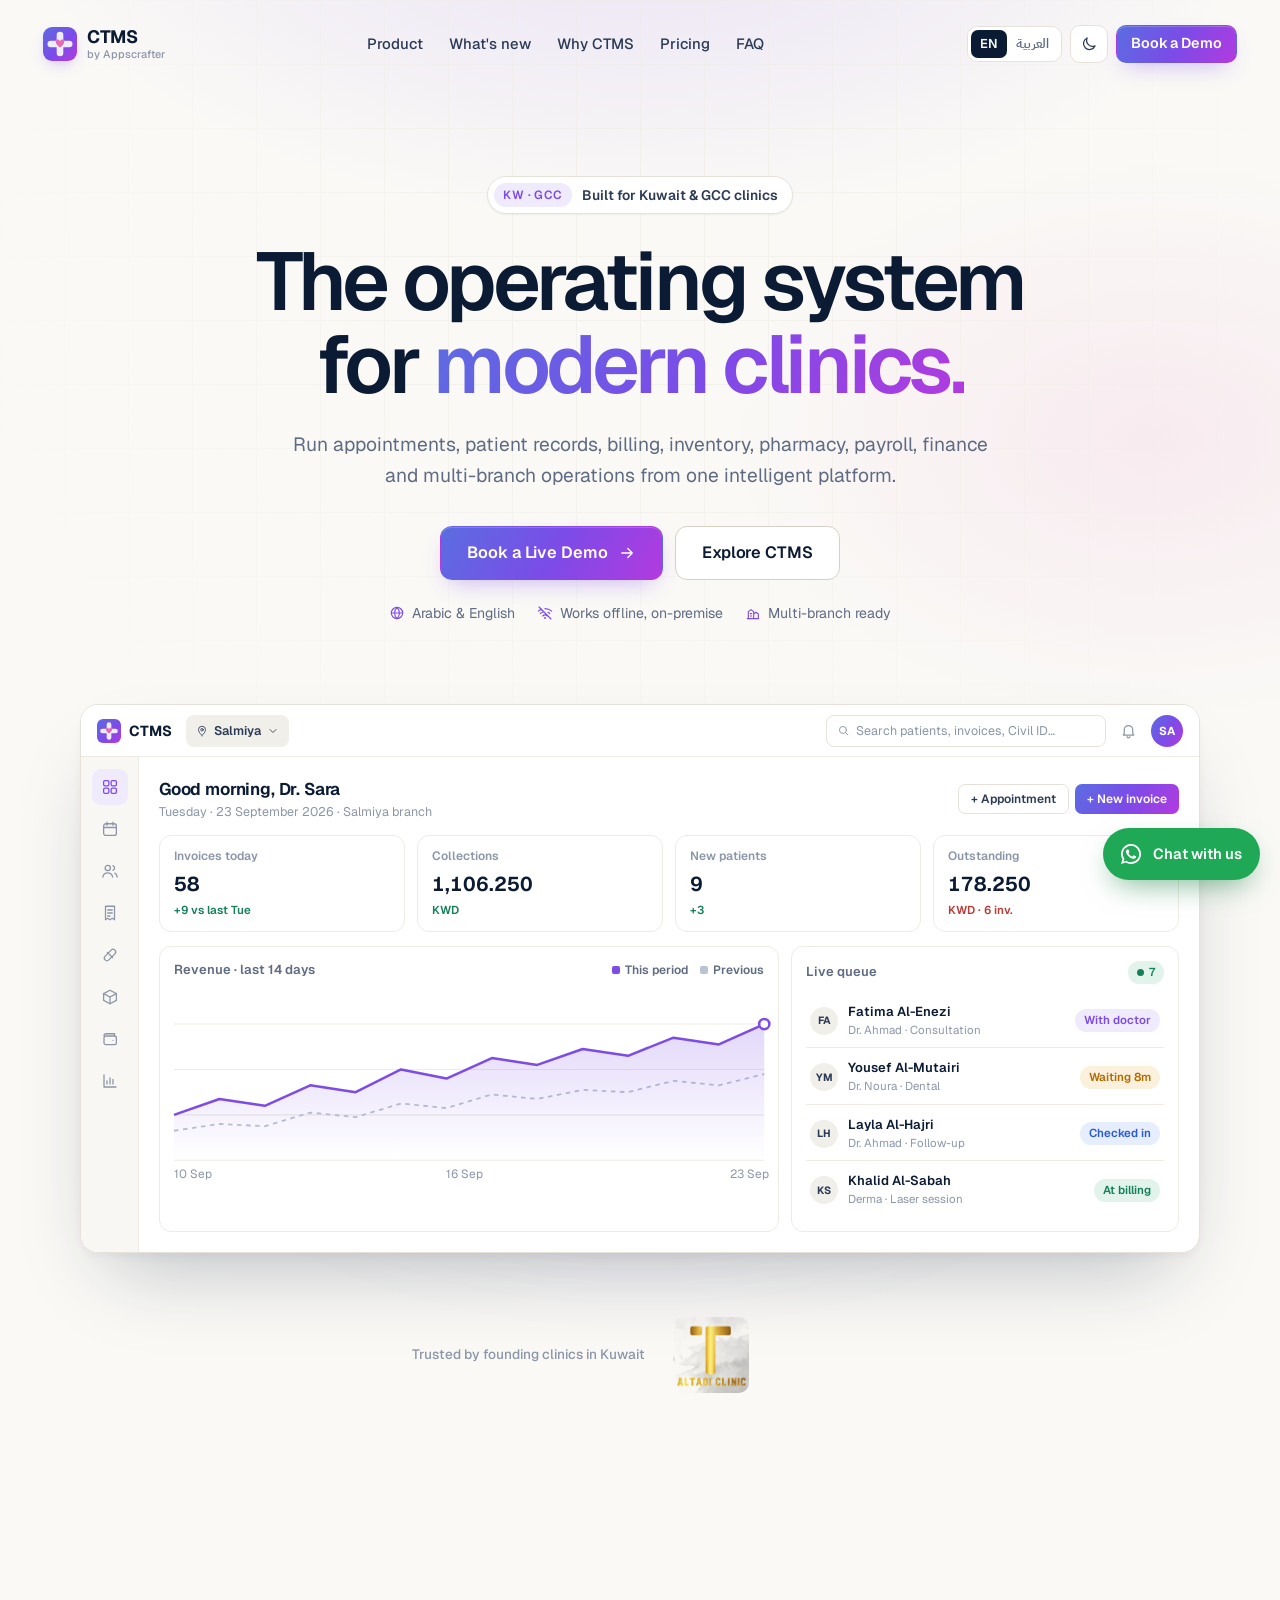
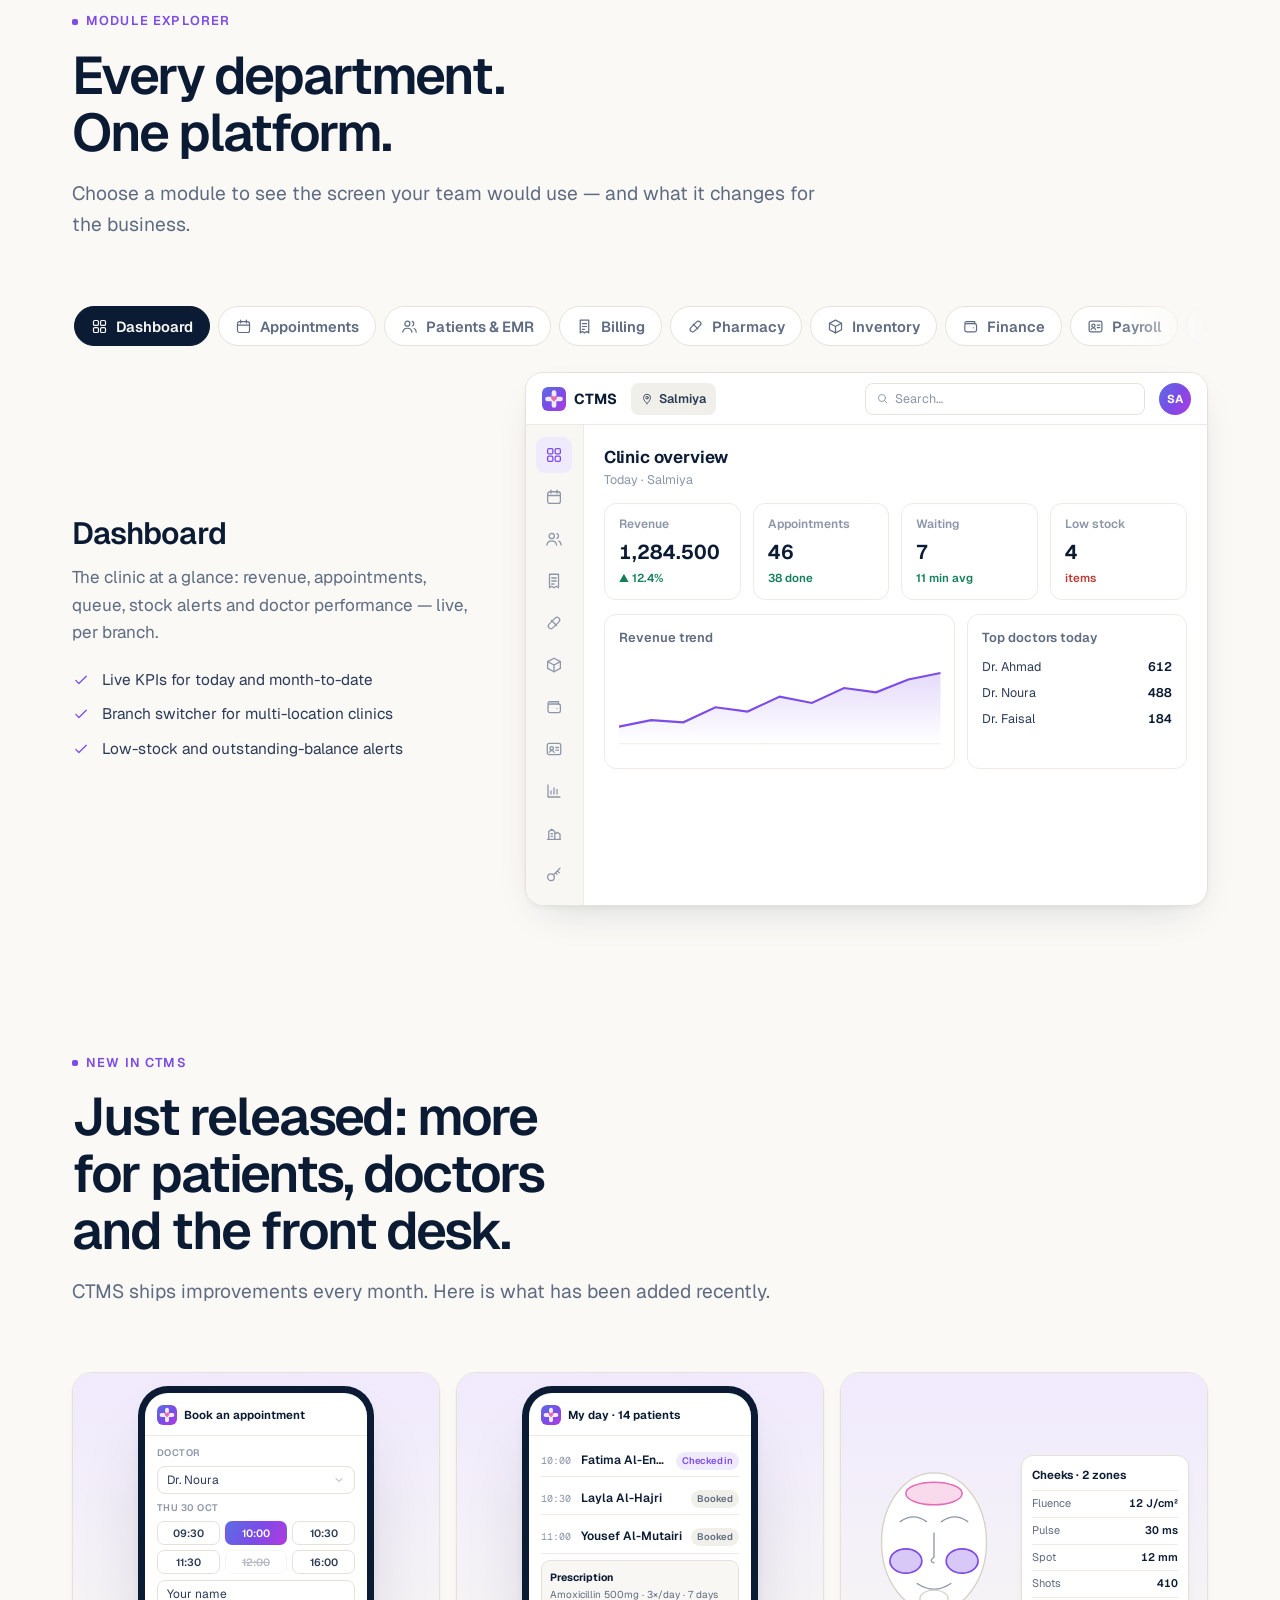
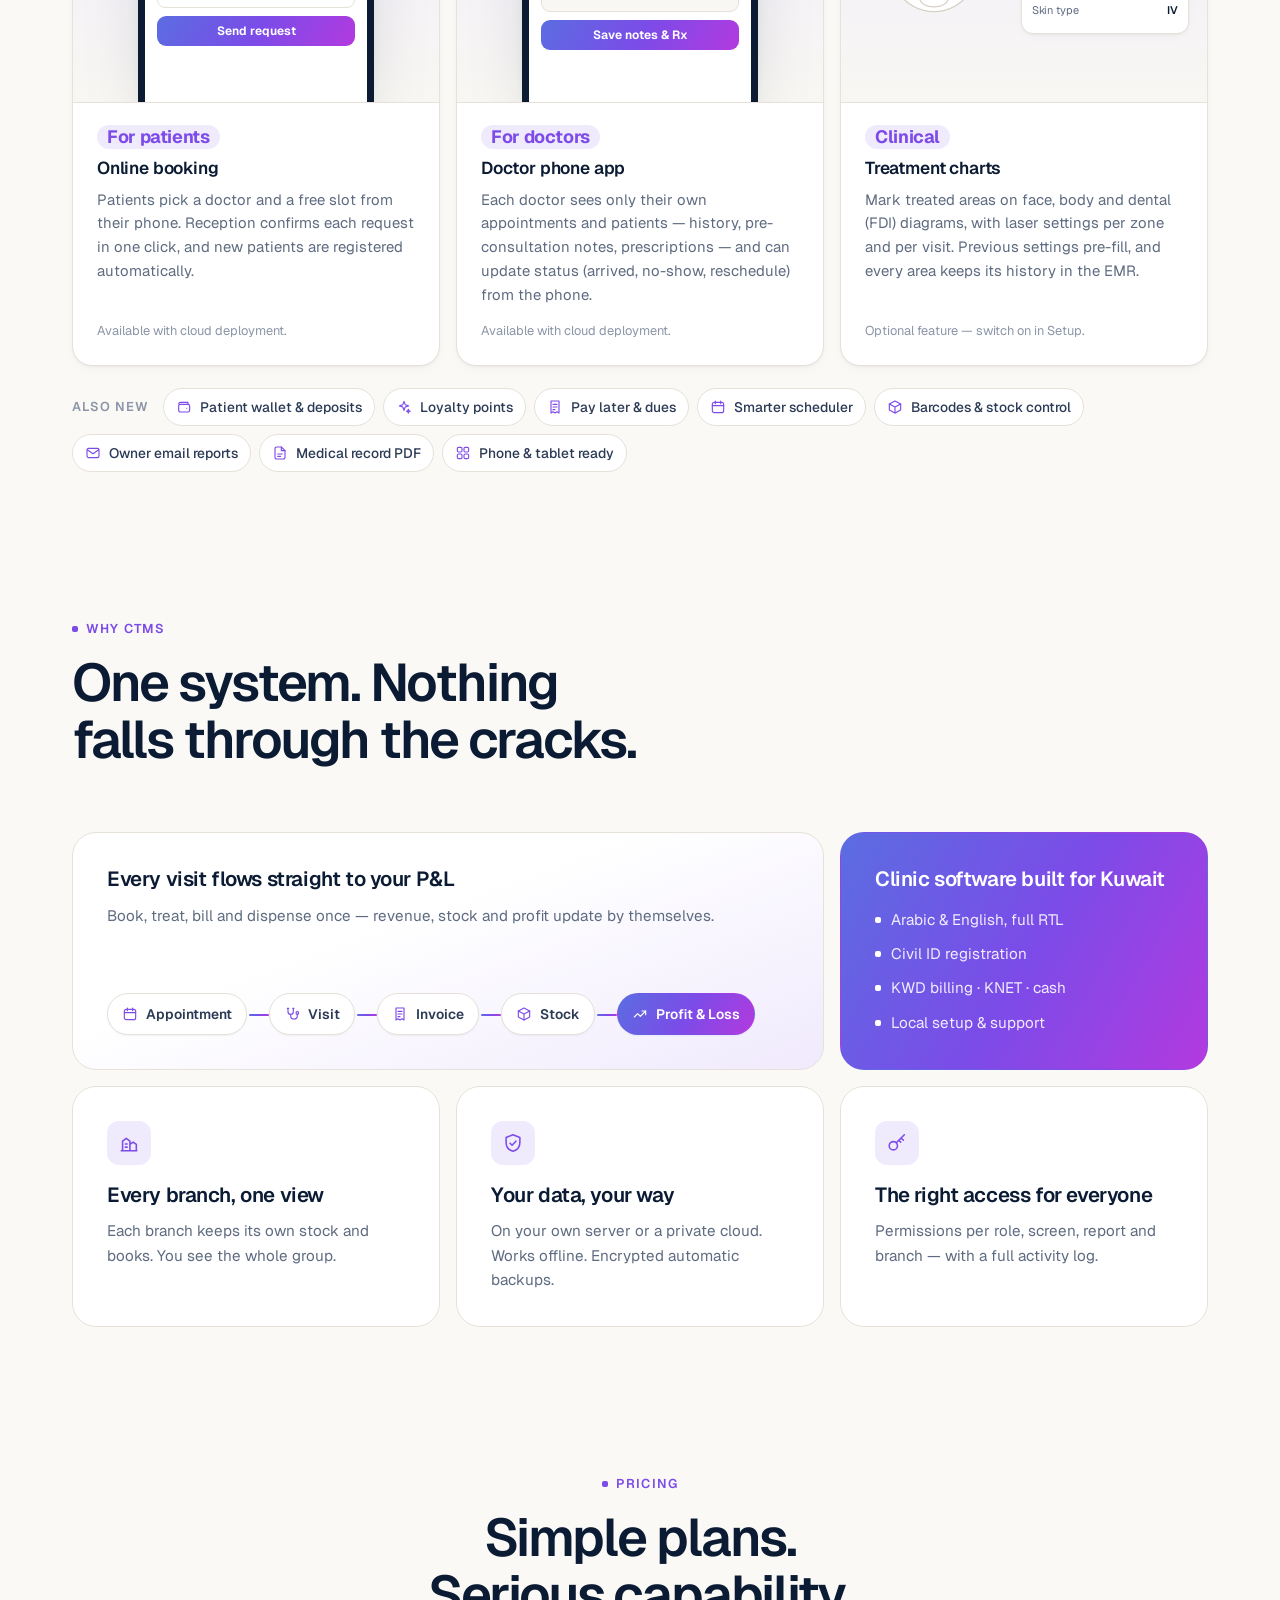
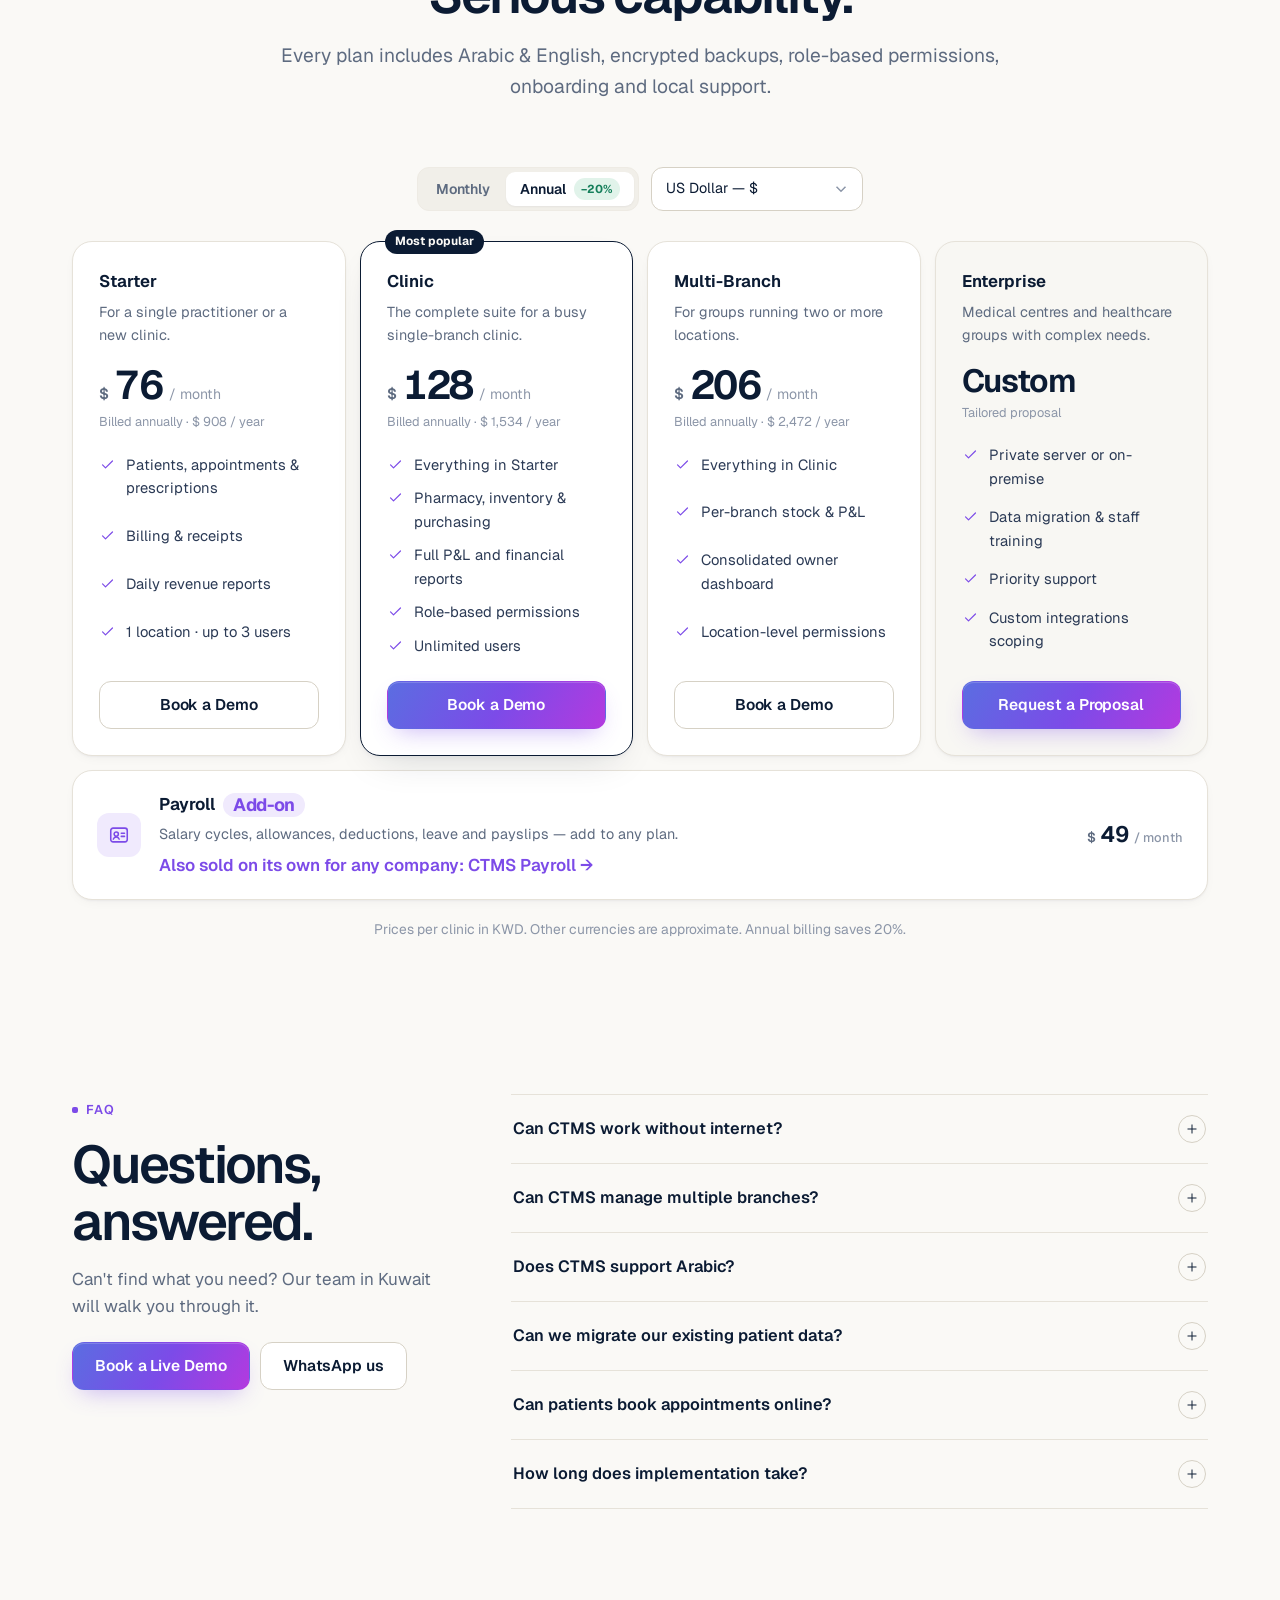
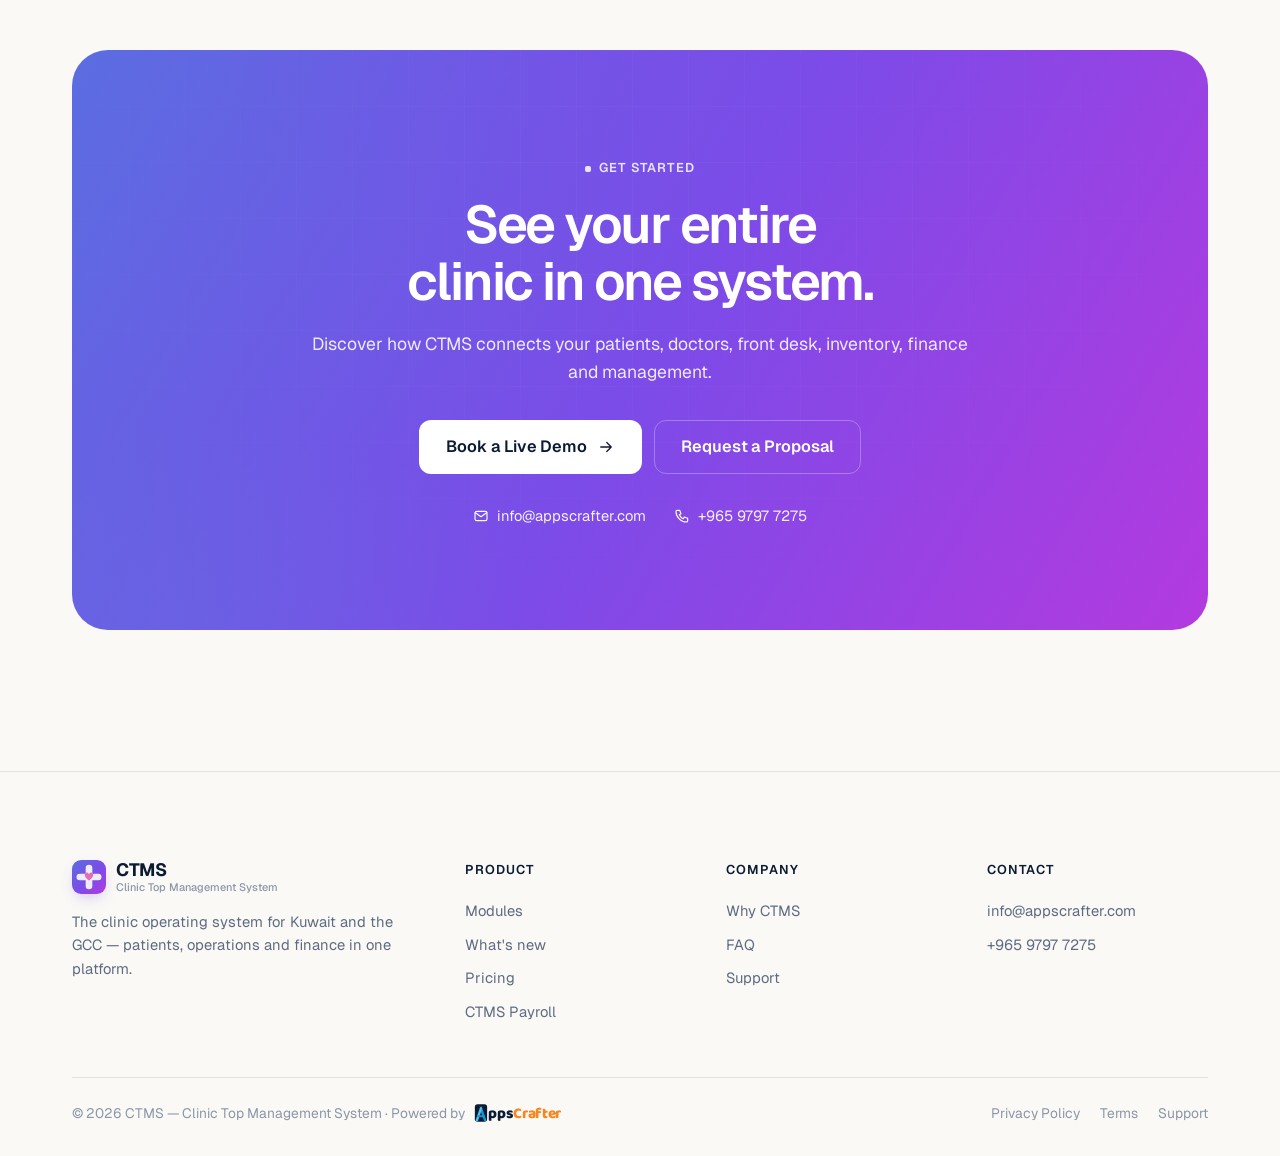
==== commit 05b01694: "Minimal redesign: 8 sections instead of 20 — logo strip, trimmed explorer, compact What's new, Why C" ====
--- a/index.html
+++ b/index.html
@@ -31,8 +31,8 @@
 <link rel="preconnect" href="https://fonts.googleapis.com">
 <link rel="preconnect" href="https://fonts.gstatic.com" crossorigin>
 <link rel="stylesheet" href="https://fonts.googleapis.com/css2?family=Baloo+2:wght@800&family=Geist:wght@400;500;600;700&family=Geist+Mono:wght@400;500&family=IBM+Plex+Sans+Arabic:wght@400;500;600;700&display=swap">
-<link rel="stylesheet" href="assets/ctms.css?v=202610261921">
-<link rel="stylesheet" href="assets/site.css?v=202610261921">
+<link rel="stylesheet" href="assets/ctms.css?v=202610261927">
+<link rel="stylesheet" href="assets/site.css?v=202610261927">
 <script>document.documentElement.classList.remove('no-js');try{var t=localStorage.getItem('ctms-theme');if(t)document.documentElement.setAttribute('data-theme',t);if(localStorage.getItem('ctms-lang')==='ar'&&!/[?&]lang=en/.test(location.search))location.replace('ar/'+location.hash);}catch(e){}</script>
 <script type="application/ld+json">
 {"@context":"https://schema.org","@type":"SoftwareApplication","name":"CTMS — Clinic Top Management System","applicationCategory":"BusinessApplication","applicationSubCategory":"Clinic management software","operatingSystem":"Windows, Web browser","inLanguage":["en","ar"],"description":"Clinic operating system for Kuwait and the GCC: appointments, patient records, billing, pharmacy, inventory, payroll, finance and multi-branch reporting.","url":"https://ctms.website/","offers":{"@type":"Offer","priceCurrency":"KWD","price":"29","availability":"https://schema.org/InStock"},"publisher":{"@type":"Organization","name":"Appscrafter","email":"info@appscrafter.com","telephone":"+965 9797 7275","areaServed":["KW","SA","AE","QA","BH","OM"]}}
@@ -113,13 +113,11 @@
       <span class="bt">CTMS<small data-i18n="brand_sub">by Appscrafter</small></span>
     </a>
     <nav class="nav-links" aria-label="Primary">
-      <a href="#platform" data-i18n="nav_platform">Platform</a>
-      <a href="#roles" data-i18n="nav_solutions">Solutions</a>
-      <a href="#modules" data-i18n="nav_modules">Modules</a>
-      <a href="#security" data-i18n="nav_security">Security</a>
-      <a href="#integrations" data-i18n="nav_integrations">Integrations</a>
+      <a href="#modules" data-i18n="nav_product">Product</a>
+      <a href="#new" data-i18n="nav_new">What's new</a>
+      <a href="#why" data-i18n="nav_why">Why CTMS</a>
       <a href="#pricing" data-i18n="nav_pricing">Pricing</a>
-      <a href="#faq" data-i18n="nav_resources">Resources</a>
+      <a href="#faq" data-i18n="nav_faq">FAQ</a>
     </nav>
     <div class="nav-right">
       <div class="lang" role="group" aria-label="Language">
@@ -143,13 +141,11 @@
       <button class="iconbtn" type="button" data-close-menu aria-label="Close menu"><svg class="ico"><use href="#i-x"/></svg></button>
     </div>
     <nav class="mnav-links" aria-label="Mobile">
-      <a href="#platform" data-close-menu><span data-i18n="nav_platform">Platform</span><svg class="ico"><use href="#i-arrow"/></svg></a>
-      <a href="#roles" data-close-menu><span data-i18n="nav_solutions">Solutions</span><svg class="ico"><use href="#i-arrow"/></svg></a>
-      <a href="#modules" data-close-menu><span data-i18n="nav_modules">Modules</span><svg class="ico"><use href="#i-arrow"/></svg></a>
-      <a href="#security" data-close-menu><span data-i18n="nav_security">Security</span><svg class="ico"><use href="#i-arrow"/></svg></a>
-      <a href="#integrations" data-close-menu><span data-i18n="nav_integrations">Integrations</span><svg class="ico"><use href="#i-arrow"/></svg></a>
+      <a href="#modules" data-close-menu><span data-i18n="nav_product">Product</span><svg class="ico"><use href="#i-arrow"/></svg></a>
+      <a href="#new" data-close-menu><span data-i18n="nav_new">What's new</span><svg class="ico"><use href="#i-arrow"/></svg></a>
+      <a href="#why" data-close-menu><span data-i18n="nav_why">Why CTMS</span><svg class="ico"><use href="#i-arrow"/></svg></a>
       <a href="#pricing" data-close-menu><span data-i18n="nav_pricing">Pricing</span><svg class="ico"><use href="#i-arrow"/></svg></a>
-      <a href="#faq" data-close-menu><span data-i18n="nav_resources">Resources</span><svg class="ico"><use href="#i-arrow"/></svg></a>
+      <a href="#faq" data-close-menu><span data-i18n="nav_faq">FAQ</span><svg class="ico"><use href="#i-arrow"/></svg></a>
     </nav>
     <div class="mnav-foot">
       <div class="mnav-row">
@@ -249,91 +245,10 @@
         <div class="float f6"><div class="fl-h"><span class="fl-ic warn"><svg class="ico"><use href="#i-box"/></svg></span><span data-i18n="fl4">Low Stock</span></div><b style="font-size:14px" data-i18n="fl4b">Amoxicillin 500mg</b><div class="fl-sub"><span class="pill warn" data-i18n="fl4s">12 left · reorder</span></div></div>
       </div>
     </div>
-  </div>
-</section>
-
-<!-- ============================ 3. TRUST STRIP ============================ -->
-<section class="trust" aria-label="Product summary">
-  <div class="wrap">
-    <div class="trust-row">
-      <div class="trust-item"><b class="big">10+</b><span data-i18n="tr1">Integrated modules</span></div>
-      <div class="trust-item"><svg class="ico"><use href="#i-globe"/></svg><b data-i18n="tr2">Arabic &amp; English</b><span data-i18n="tr2s">Full RTL</span></div>
-      <div class="trust-item"><svg class="ico"><use href="#i-branch"/></svg><b data-i18n="tr3">Multi-Branch</b><span data-i18n="tr3s">Consolidated view</span></div>
-      <div class="trust-item"><svg class="ico"><use href="#i-cloud"/></svg><b data-i18n="tr4">Offline + Cloud</b><span data-i18n="tr4s">Your choice</span></div>
-      <div class="trust-item"><svg class="ico"><use href="#i-key"/></svg><b data-i18n="tr5">Role-Based Access</b><span data-i18n="tr5s">Per employee</span></div>
-      <div class="trust-item"><svg class="ico"><use href="#i-lock"/></svg><b data-i18n="tr6">Encrypted Backups</b><span data-i18n="tr6s">Automatic</span></div>
-      <div class="trust-item"><svg class="ico"><use href="#i-activity"/></svg><b data-i18n="tr7">Real-Time Reporting</b><span data-i18n="tr7s">Live P&amp;L</span></div>
-    </div>
-  </div>
-</section>
-
-<!-- ============================ 4. PROBLEM / SOLUTION ============================ -->
-<section class="section">
-  <div class="wrap">
-    <div class="sec-head center reveal">
-      <span class="eyebrow" data-i18n="ps_eb">The problem</span>
-      <h2 class="t-h2" data-i18n="ps_h2">Your clinic shouldn't need five systems to operate.</h2>
-      <p class="t-lead" data-i18n="ps_p">When every department runs its own tool, nothing reconciles — and the owner is the last to know.</p>
-    </div>
-    <div class="ps">
-      <div class="ps-card ps-before reveal">
-        <div class="ps-label" data-i18n="ps_before">Today, in most clinics</div>
-        <ul class="ps-list">
-          <li><span class="x"><svg class="ico"><use href="#i-x"/></svg></span><span data-i18n="ps1">Separate appointment software</span><small data-i18n="ps1s">Tool #1</small></li>
-          <li><span class="x"><svg class="ico"><use href="#i-x"/></svg></span><span data-i18n="ps2">Patient records in Excel</span><small data-i18n="ps2s">Tool #2</small></li>
-          <li><span class="x"><svg class="ico"><use href="#i-x"/></svg></span><span data-i18n="ps3">A separate inventory system</span><small data-i18n="ps3s">Tool #3</small></li>
-          <li><span class="x"><svg class="ico"><use href="#i-x"/></svg></span><span data-i18n="ps4">Manual accounting</span><small data-i18n="ps4s">Tool #4</small></li>
-          <li><span class="x"><svg class="ico"><use href="#i-x"/></svg></span><span data-i18n="ps5">Manual payroll</span><small data-i18n="ps5s">Tool #5</small></li>
-          <li><span class="x"><svg class="ico"><use href="#i-x"/></svg></span><span data-i18n="ps6">Disconnected branch reporting</span><small data-i18n="ps6s">Phone calls</small></li>
-        </ul>
-      </div>
-      <div class="ps-mid reveal d1" aria-hidden="true"><span class="arrow"><svg class="ico"><use href="#i-arrow"/></svg></span></div>
-      <div class="ps-card ps-after reveal d2">
-        <div class="ps-label" style="color:var(--brand)" data-i18n="ps_after">With CTMS</div>
-        <h3 class="t-h3" data-i18n="ps_h3">CTMS connects everything.</h3>
-        <svg class="hub" viewBox="0 0 400 328" role="img" aria-label="CTMS at the centre, connected to appointments, patients, billing, inventory, payroll and branches">
-          <g>
-            <path class="ln" d="M200 164 L78 52"/><path class="ln" d="M200 164 L322 52"/><path class="ln" d="M200 164 L40 164"/><path class="ln" d="M200 164 L360 164"/><path class="ln" d="M200 164 L78 276"/><path class="ln" d="M200 164 L322 276"/>
-            <path class="flow" d="M200 164 L78 52"/><path class="flow" d="M200 164 L322 52"/><path class="flow" d="M200 164 L40 164"/><path class="flow" d="M200 164 L360 164"/><path class="flow" d="M200 164 L78 276"/><path class="flow" d="M200 164 L322 276"/>
-          </g>
-          <g class="core"><circle class="c2" cx="200" cy="164" r="58"/><circle class="c2" cx="200" cy="164" r="76" stroke-dasharray="2 6"/><circle class="c1" cx="200" cy="164" r="42"/><text x="200" y="169" text-anchor="middle">CTMS</text></g>
-          <g class="node"><rect x="22" y="34" width="112" height="36" rx="12"/><text x="78" y="56" text-anchor="middle" data-i18n="hub1">Appointments</text></g>
-          <g class="node"><rect x="266" y="34" width="112" height="36" rx="12"/><text x="322" y="56" text-anchor="middle" data-i18n="hub2">Patients &amp; EMR</text></g>
-          <g class="node"><rect x="0" y="146" width="84" height="36" rx="12"/><text x="42" y="168" text-anchor="middle" data-i18n="hub3">Billing</text></g>
-          <g class="node"><rect x="316" y="146" width="84" height="36" rx="12"/><text x="358" y="168" text-anchor="middle" data-i18n="hub4">Inventory</text></g>
-          <g class="node"><rect x="22" y="258" width="112" height="36" rx="12"/><text x="78" y="280" text-anchor="middle" data-i18n="hub5">Finance &amp; P&amp;L</text></g>
-          <g class="node"><rect x="266" y="258" width="112" height="36" rx="12"/><text x="322" y="280" text-anchor="middle" data-i18n="hub6">Payroll · Branches</text></g>
-        </svg>
-      </div>
-    </div>
-  </div>
-</section>
-
-<!-- ============================ 5. CONNECTED WORKFLOW ============================ -->
-<section class="section dark-sec" id="platform">
-  <div class="wrap">
-    <div class="sec-head reveal">
-      <span class="eyebrow" data-i18n="wf_eb">Connected clinic workflow</span>
-      <h2 class="t-h2" data-i18n="wf_h2">One visit. Every ledger updated.</h2>
-      <p class="t-lead" data-i18n="wf_p">Follow a single patient visit. Each step is recorded once — and CTMS automatically updates the clinical, operational and financial records that depend on it.</p>
-    </div>
-    <div class="wf">
-      <ol class="wf-steps reveal" id="wfSteps"><span class="wf-prog" id="wfProg" aria-hidden="true"></span></ol>
-      <div class="wf-panel reveal d1">
-        <div class="wf-now" aria-live="polite">
-          <div class="k" id="wfK">STEP 01 / 10</div>
-          <h3 id="wfT">Appointment</h3>
-          <p id="wfD"></p>
-          <div class="wf-ctrl">
-            <button class="iconbtn" type="button" id="wfPlay" aria-label="Pause walkthrough"><svg class="ico"><use href="#i-pause"/></svg></button>
-            <div class="wf-bar"><i id="wfBar"></i></div>
-          </div>
-        </div>
-        <div class="ledger">
-          <div class="ledger-h"><b data-i18n="lg_h">Records updated by this visit</b><span>V-20931 · KWD 45.000</span></div>
-          <div id="ledger"></div>
-        </div>
-      </div>
+    <div class="logos reveal">
+      <span data-i18n="lg_lbl">Trusted by founding clinics in Kuwait</span>
+      <img src="assets/clients/al-taqi-clinic.webp" alt="Al Taqi Clinic" width="1254" height="1254" loading="lazy" decoding="async">
+      <img src="assets/clients/sky-skin-care.webp" alt="Sky Skin Care" width="1370" height="1149" loading="lazy" decoding="async">
     </div>
   </div>
 </section>
@@ -439,440 +354,53 @@
       </article>
     </div>
 
-    <div class="nw-grid">
-      <div class="nw-item reveal"><span class="icon-tile"><svg class="ico"><use href="#i-wallet"/></svg></span><div><h4 data-i18n="nw1">Patient wallet &amp; deposits</h4><p data-i18n="nw1p">Take advance payments, pay bills from the wallet, refund into it or pay out — with deposits shown in that day's collections.</p><span class="nw-tag" data-i18n="nw_opt_s">Optional</span></div></div>
-      <div class="nw-item reveal d1"><span class="icon-tile"><svg class="ico"><use href="#i-spark"/></svg></span><div><h4 data-i18n="nw2">Loyalty points</h4><p data-i18n="nw2p">Patients earn points on every KD paid and redeem them as a discount on future bills. Points expire after a period you choose.</p><span class="nw-tag" data-i18n="nw_opt_s">Optional</span></div></div>
-      <div class="nw-item reveal d2"><span class="icon-tile"><svg class="ico"><use href="#i-receipt"/></svg></span><div><h4 data-i18n="nw3">Pay later &amp; outstanding dues</h4><p data-i18n="nw3p">Bill now and collect later in instalments, with dated payments, dues shown on the scheduler and an Outstanding Dues report.</p></div></div>
-      <div class="nw-item reveal"><span class="icon-tile"><svg class="ico"><use href="#i-cal"/></svg></span><div><h4 data-i18n="nw4">Smarter scheduler</h4><p data-i18n="nw4p">Recurring bookings, a patient snapshot on hover with last and next visit, doctor leave and different hours per weekday.</p></div></div>
-      <div class="nw-item reveal d1"><span class="icon-tile"><svg class="ico"><use href="#i-box"/></svg></span><div><h4 data-i18n="nw5">Barcodes &amp; controlled stock moves</h4><p data-i18n="nw5p">Bulk barcode updates with automatic numbering, draft-then-post transfers and stock takes, and store requisitions with their own permissions.</p></div></div>
-      <div class="nw-item reveal d2"><span class="icon-tile"><svg class="ico"><use href="#i-mail"/></svg></span><div><h4 data-i18n="nw6">Owner email reports</h4><p data-i18n="nw6p">Collections by cashier and services &amp; packages by doctor, delivered to the owner's inbox.</p></div></div>
-      <div class="nw-item reveal"><span class="icon-tile"><svg class="ico"><use href="#i-pdf"/></svg></span><div><h4 data-i18n="nw7">Medical record PDF</h4><p data-i18n="nw7p">Print or export a patient's EMR as a proper medical record report.</p></div></div>
-      <div class="nw-item reveal d1"><span class="icon-tile"><svg class="ico"><use href="#i-steth"/></svg></span><div><h4 data-i18n="nw8">Consumption charged to doctors</h4><p data-i18n="nw8p">Record materials used in a procedure and charge their cost to the doctor responsible.</p></div></div>
-      <div class="nw-item reveal d2"><span class="icon-tile"><svg class="ico"><use href="#i-grid"/></svg></span><div><h4 data-i18n="nw9">Works on phone &amp; tablet</h4><p data-i18n="nw9p">Every CTMS screen now adapts to phones and tablets, so staff can work from any device.</p></div></div>
-    </div>
-  </div>
-</section>
-
-<!-- ============================ 7. OWNER DASHBOARD ============================ -->
-<section class="section" style="background:var(--surface-2);border-block:1px solid var(--line)" id="owner">
-  <div class="wrap">
-    <div class="sec-head reveal">
-      <span class="eyebrow" data-i18n="ow_eb">For clinic owners</span>
-      <h2 class="t-h2" data-i18n="ow_h2">Know exactly how your clinic is performing.</h2>
-      <p class="t-lead" data-i18n="ow_p">Revenue, profit, doctors, services, branches and cash — updated as the day happens, not at month-end.</p>
-    </div>
-    <div class="owner reveal">
-      <div class="o-tile o-kpi hl span3"><h4 data-i18n="ow_k1">Today's Revenue</h4><b><small>KWD</small>1,284.500</b><div class="sub"><span class="delta">▲ 12.4%</span><span data-i18n="ow_vs">vs last week</span></div></div>
-      <div class="o-tile o-kpi span3"><h4 data-i18n="ow_k2">Monthly Revenue</h4><b><small>KWD</small>57,930</b><div class="sub"><span class="delta">▲ 8.1%</span><span data-i18n="ow_mtd">month to date</span></div></div>
-      <div class="o-tile o-kpi span3"><h4 data-i18n="ow_k3">Net Profit</h4><b><small>KWD</small>18,420</b><div class="sub"><span class="delta">▲ 5.6%</span><span data-i18n="ow_mtd">month to date</span></div></div>
-      <div class="o-tile o-kpi span3"><h4 data-i18n="ow_k4">Profit Margin</h4><b>31.8%</b><div class="sub"><div class="ui-bar" style="flex:1"><i style="width:31.8%"></i></div></div></div>
-
-      <div class="o-tile span7">
-        <h4><span data-i18n="ow_doc">Revenue by Doctor</span><span class="badge" data-i18n="ow_this">This month</span></h4>
-        <div class="hbars">
-          <div class="hbar"><span data-i18n="doc1">Dr. Ahmad</span><div class="tr" data-tip="KWD 16,240 · 412 visits"><i style="width:100%"></i></div><b>16,240</b></div>
-          <div class="hbar"><span data-i18n="doc2">Dr. Noura</span><div class="tr" data-tip="KWD 13,880 · 298 visits"><i style="width:85%"></i></div><b>13,880</b></div>
-          <div class="hbar"><span data-i18n="doc4">Dr. Mariam</span><div class="tr" data-tip="KWD 11,310 · 264 visits"><i style="width:70%"></i></div><b>11,310</b></div>
-          <div class="hbar"><span data-i18n="doc3">Dr. Faisal</span><div class="tr" data-tip="KWD 9,150 · 231 visits"><i style="width:56%"></i></div><b>9,150</b></div>
-          <div class="hbar"><span data-i18n="doc5">Dr. Hessa</span><div class="tr" data-tip="KWD 7,350 · 188 visits"><i style="width:45%"></i></div><b>7,350</b></div>
-        </div>
-      </div>
-      <div class="o-tile span5">
-        <h4 data-i18n="ow_svc">Revenue by Service</h4>
-        <div class="donut-wrap">
-          <svg viewBox="0 0 42 42" role="img" aria-label="Revenue by service donut chart">
-            <circle cx="21" cy="21" r="15.915" fill="none" stroke="var(--surface-3)" stroke-width="5"/>
-            <circle cx="21" cy="21" r="15.915" fill="none" stroke="var(--c1)" stroke-width="5" stroke-dasharray="38 62" stroke-dashoffset="25"/>
-            <circle cx="21" cy="21" r="15.915" fill="none" stroke="var(--c2)" stroke-width="5" stroke-dasharray="24 76" stroke-dashoffset="87"/>
-            <circle cx="21" cy="21" r="15.915" fill="none" stroke="var(--c3)" stroke-width="5" stroke-dasharray="18 82" stroke-dashoffset="63"/>
-            <circle cx="21" cy="21" r="15.915" fill="none" stroke="var(--c4)" stroke-width="5" stroke-dasharray="12 88" stroke-dashoffset="45"/>
-            <circle cx="21" cy="21" r="15.915" fill="none" stroke="var(--c5)" stroke-width="5" stroke-dasharray="8 92" stroke-dashoffset="33"/>
-          </svg>
-          <div class="donut-leg">
-            <div><i style="background:var(--c1)"></i><span data-i18n="sv1">Consultations</span><b>38%</b></div>
-            <div><i style="background:var(--c2)"></i><span data-i18n="sv2">Dental</span><b>24%</b></div>
-            <div><i style="background:var(--c3)"></i><span data-i18n="sv3">Derma &amp; laser</span><b>18%</b></div>
-            <div><i style="background:var(--c4)"></i><span data-i18n="sv4">Pharmacy</span><b>12%</b></div>
-            <div><i style="background:var(--c5)"></i><span data-i18n="sv5">Lab &amp; other</span><b>8%</b></div>
-          </div>
-        </div>
-      </div>
-
-      <div class="o-tile span6">
-        <h4><span data-i18n="ow_branch">Branch Comparison</span><span class="leg"><span><i style="background:var(--c1)"></i><span data-i18n="ow_rev">Revenue</span></span><span><i style="background:var(--c5)"></i><span data-i18n="ow_exp">Expenses</span></span></span></h4>
-        <div class="gbar">
-          <div class="g"><i style="height:92%" data-tip="Revenue KWD 24,610"></i><i class="b" style="height:60%;transition-delay:.1s" data-tip="Expenses KWD 16,020"></i><span data-i18n="d_branch1">Salmiya</span></div>
-          <div class="g"><i style="height:70%;transition-delay:.15s" data-tip="Revenue KWD 18,340"></i><i class="b" style="height:48%;transition-delay:.2s" data-tip="Expenses KWD 12,870"></i><span data-i18n="br2">Hawally</span></div>
-          <div class="g"><i style="height:52%;transition-delay:.25s" data-tip="Revenue KWD 14,980"></i><i class="b" style="height:40%;transition-delay:.3s" data-tip="Expenses KWD 10,620"></i><span data-i18n="br3">Jahra</span></div>
-        </div>
-      </div>
-      <div class="o-tile span6">
-        <h4><span data-i18n="ow_expenses">Expenses</span><b style="color:var(--ink);font-size:1rem">KWD 39,510</b></h4>
-        <div class="stack-bar"><i style="width:44%;background:var(--c2)"></i><i style="width:24%;background:var(--c1)"></i><i style="width:17%;background:var(--c3)"></i><i style="width:9%;background:var(--c4)"></i><i style="width:6%;background:var(--c5)"></i></div>
-        <div class="donut-leg" style="grid-template-columns:1fr 1fr;margin-top:16px;gap:10px 20px">
-          <div><i style="background:var(--c2)"></i><span data-i18n="ex1">Payroll</span><b>44%</b></div>
-          <div><i style="background:var(--c1)"></i><span data-i18n="ex2">Cost of goods</span><b>24%</b></div>
-          <div><i style="background:var(--c3)"></i><span data-i18n="ex3">Rent</span><b>17%</b></div>
-          <div><i style="background:var(--c4)"></i><span data-i18n="ex4">Utilities</span><b>9%</b></div>
-          <div><i style="background:var(--c5)"></i><span data-i18n="ex5">Other</span><b>6%</b></div>
-        </div>
-      </div>
-
-      <div class="o-mini">
-        <div class="o-tile o-kpi"><h4 data-i18n="ow_m1">Outstanding Receivables</h4><b><small>KWD</small>3,215</b><div class="sub"><span class="badge warn" data-i18n="ow_m1s">41 invoices</span></div></div>
-        <div class="o-tile o-kpi"><h4 data-i18n="ow_m2">Inventory Value</h4><b><small>KWD</small>22,780</b><div class="sub" data-i18n="ow_m2s">At cost · 3 branches</div></div>
-        <div class="o-tile o-kpi"><h4 data-i18n="ow_m3">Payroll Cost</h4><b><small>KWD</small>17,380</b><div class="sub" data-i18n="ow_m3s">Current cycle</div></div>
-        <div class="o-tile o-kpi"><h4 data-i18n="ow_m4">Appointment Conversion</h4><b>86%</b><div class="sub" data-i18n="ow_m4s">Booked → attended</div></div>
-        <div class="o-tile o-kpi"><h4 data-i18n="ow_m5">Patient Visits</h4><b>1,393</b><div class="mini-mini" aria-hidden="true"><i style="height:40%"></i><i style="height:55%"></i><i style="height:48%"></i><i style="height:70%"></i><i style="height:62%"></i><i style="height:84%"></i><i style="height:100%"></i></div></div>
-      </div>
-    </div>
-    <p class="t-small reveal" style="margin-top:16px;text-align:center" data-i18n="demo_note">Illustrative demo data. No real patient or clinic information is shown on this website.</p>
-  </div>
-</section>
-
-<!-- ============================ 8. ROLES ============================ -->
-<section class="section" id="roles">
-  <div class="wrap">
-    <div class="sec-head reveal">
-      <span class="eyebrow" data-i18n="ro_eb">Solutions by role</span>
-      <h2 class="t-h2" data-i18n="ro_h2">The right workspace for every person in the clinic.</h2>
-      <p class="t-lead" data-i18n="ro_p">Everyone signs in to the same system — and sees only what their role needs.</p>
-    </div>
-    <div class="pilltabs reveal" role="tablist" aria-label="Roles" id="roTabs"></div>
-    <div class="roles reveal" id="roPanel" role="tabpanel" tabindex="0"></div>
-  </div>
-</section>
-
-<!-- ============================ 9. MULTI-BRANCH ============================ -->
-<section class="section" style="padding-top:0">
-  <div class="wrap mb-grid">
-    <div class="reveal">
-      <span class="eyebrow" data-i18n="mb_eb">Multi-branch management</span>
-      <h2 class="t-h2" style="margin-top:14px" data-i18n="mb_h2">One view across every location.</h2>
-      <p class="t-lead" style="margin-top:18px" data-i18n="mb_p">Each branch runs independently — its own schedule, stock, staff and books — while owners get consolidated reporting across the group.</p>
-      <div class="mb-points">
-        <div class="mb-point"><span class="icon-tile"><svg class="ico"><use href="#i-pin"/></svg></span><div><h4 data-i18n="mb1">Branch-level operations</h4><p data-i18n="mb1p">Separate stock, pricing, staff and P&amp;L for every location.</p></div></div>
-        <div class="mb-point"><span class="icon-tile"><svg class="ico"><use href="#i-layers"/></svg></span><div><h4 data-i18n="mb2">Consolidated owner view</h4><p data-i18n="mb2p">Group revenue, profit and performance in a single screen.</p></div></div>
-        <div class="mb-point"><span class="icon-tile"><svg class="ico"><use href="#i-key"/></svg></span><div><h4 data-i18n="mb3">Location-level permissions</h4><p data-i18n="mb3p">Staff only access the branches they are assigned to.</p></div></div>
-      </div>
-    </div>
-    <div class="ui reveal d1" role="img" aria-label="Branch dashboard comparing revenue, appointments, profit, stock and staff across branches (demo data)">
-      <div class="ui-top"><span class="ui-logo"><svg><use href="#logo"/></svg>CTMS</span><span class="ui-branch"><svg class="ico"><use href="#i-layers"/></svg><span data-i18n="mb_all">All branches</span><svg class="ico"><use href="#i-down"/></svg></span><span class="ui-search"><svg class="ico"><use href="#i-search"/></svg><span data-i18n="mb_mtd">September 2026 · month to date</span></span></div>
-      <div class="ui-main">
-        <div class="ui-kpis">
-          <div class="ui-kpi"><span data-i18n="mb_k1">Group revenue</span><b>57,930</b><em>KWD ▲ 8.1%</em></div>
-          <div class="ui-kpi"><span data-i18n="mb_k2">Group profit</span><b>18,420</b><em>KWD · 31.8%</em></div>
-          <div class="ui-kpi"><span data-i18n="mb_k3">Appointments</span><b>1,612</b><em>▲ 6%</em></div>
-          <div class="ui-kpi"><span data-i18n="mb_k4">Staff on duty</span><b>64</b><em data-i18n="mb_k4s">3 branches</em></div>
-        </div>
-        <div class="ui-card" style="padding:4px 4px;overflow-x:auto">
-          <table class="ui-tbl">
-            <thead><tr><th data-i18n="th_branch">Branch</th><th class="r" data-i18n="th_rev">Revenue</th><th class="r" data-i18n="th_appt">Appts</th><th class="r" data-i18n="th_profit">Profit</th><th class="r" data-i18n="th_stock">Stock value</th><th class="r" data-i18n="th_staff">Staff</th><th data-i18n="th_perf">Performance</th></tr></thead>
-            <tbody>
-              <tr><td data-i18n="d_branch1">Salmiya</td><td class="r">24,610</td><td class="r">688</td><td class="r">8,590</td><td class="r">9,840</td><td class="r">27</td><td><span class="perf"><span class="ui-bar"><i style="width:92%"></i></span><span class="pill ok">A</span></span></td></tr>
-              <tr><td data-i18n="br2">Hawally</td><td class="r">18,340</td><td class="r">524</td><td class="r">5,470</td><td class="r">7,110</td><td class="r">21</td><td><span class="perf"><span class="ui-bar"><i style="width:74%"></i></span><span class="pill ok">B+</span></span></td></tr>
-              <tr><td data-i18n="br3">Jahra</td><td class="r">14,980</td><td class="r">400</td><td class="r">4,360</td><td class="r">5,830</td><td class="r">16</td><td><span class="perf"><span class="ui-bar"><i style="width:58%;background:var(--warn)"></i></span><span class="pill warn">B</span></span></td></tr>
-              <tr class="strong"><td data-i18n="mb_total">Group total</td><td class="r">57,930</td><td class="r">1,612</td><td class="r">18,420</td><td class="r">22,780</td><td class="r">64</td><td></td></tr>
-            </tbody>
-          </table>
-        </div>
-      </div>
-    </div>
-  </div>
-</section>
-
-<!-- ============================ 10. GULF ============================ -->
-<section class="section gulf" id="gulf">
-  <div class="wrap gulf-grid">
-    <div class="reveal">
-      <span class="eyebrow" data-i18n="gu_eb">Local fit</span>
-      <h2 class="t-h2" style="margin-top:14px" data-i18n="gu_h2">Clinic software built for Kuwait and the Gulf.</h2>
-      <p class="t-lead" style="margin-top:18px" data-i18n="gu_p">Not a translated foreign product. CTMS is designed around how clinics in Kuwait and the GCC actually register patients, bill, pay staff and report.</p>
-      <div class="gulf-feats">
-        <div><svg class="ico"><use href="#i-globe"/></svg><span><b data-i18n="gu1">Arabic + English</b><small data-i18n="gu1s">Switch per user, instantly</small></span></div>
-        <div><svg class="ico"><use href="#i-layers"/></svg><span><b data-i18n="gu2">Full RTL interface</b><small data-i18n="gu2s">Screens, receipts and reports</small></span></div>
-        <div><svg class="ico"><use href="#i-id"/></svg><span><b data-i18n="gu3">Civil ID support</b><small data-i18n="gu3s">Duplicate detection on registration</small></span></div>
-        <div><svg class="ico"><use href="#i-coins"/></svg><span><b data-i18n="gu4">KWD billing</b><small data-i18n="gu4s">Three-decimal fils precision</small></span></div>
-        <div><svg class="ico"><use href="#i-card"/></svg><span><b data-i18n="gu5">KNET, card &amp; cash</b><small data-i18n="gu5s">Split payments on one invoice</small></span></div>
-        <div><svg class="ico"><use href="#i-branch"/></svg><span><b data-i18n="gu6">Multi-branch operations</b><small data-i18n="gu6s">Across governorates and borders</small></span></div>
-        <div><svg class="ico"><use href="#i-payroll"/></svg><span><b data-i18n="gu7">Local payroll practice</b><small data-i18n="gu7s">Custom cycles, allowances, deductions</small></span></div>
-        <div><svg class="ico"><use href="#i-users"/></svg><span><b data-i18n="gu8">Local implementation &amp; support</b><small data-i18n="gu8s">Kuwait-based team, on-site onboarding</small></span></div>
-      </div>
-    </div>
-    <div class="rtl-demo reveal d1" lang="ar" dir="rtl">
-      <div class="ui" role="img" aria-label="Arabic right-to-left invoice screen in CTMS (demo data)">
-        <div class="ui-top"><span class="ui-logo"><svg><use href="#logo"/></svg>CTMS</span><span class="ui-branch"><svg class="ico"><use href="#i-pin"/></svg>فرع السالمية</span><span class="ui-search"><svg class="ico"><use href="#i-search"/></svg>ابحث بالاسم أو الرقم المدني…</span></div>
-        <div class="ui-main">
-          <div class="ui-h"><div><b>فاتورة ضريبية مبسطة</b><small>رقم <span class="receipt-num">INV-2026-04812</span> · ٢٣ سبتمبر ٢٠٢٦</small></div><span class="pill ok">مدفوعة</span></div>
-          <div class="ui-grid2">
-            <div class="ui-field"><span>المريض</span><div>فاطمة العنزي</div></div>
-            <div class="ui-field"><span>الرقم المدني</span><div class="receipt-num">2890•••••412</div></div>
-            <div class="ui-field"><span>الطبيب</span><div>د. أحمد الرشيد</div></div>
-            <div class="ui-field"><span>العيادة</span><div>الطب العام</div></div>
-          </div>
-          <div class="ui-card" style="padding:4px">
-            <table class="ui-tbl">
-              <thead><tr><th>الخدمة</th><th class="r">الكمية</th><th class="r">المبلغ (د.ك)</th></tr></thead>
-              <tbody>
-                <tr><td>استشارة طبية</td><td class="r">١</td><td class="r receipt-num">25.000</td></tr>
-                <tr><td>أموكسيسيلين ٥٠٠ ملغ</td><td class="r">١</td><td class="r receipt-num">4.750</td></tr>
-                <tr><td>تحليل دم شامل</td><td class="r">١</td><td class="r receipt-num">15.250</td></tr>
-                <tr class="strong"><td>الإجمالي</td><td></td><td class="r receipt-num">45.000</td></tr>
-              </tbody>
-            </table>
-          </div>
-          <div class="ui-row eq">
-            <div class="ui-card"><h5>طرق الدفع</h5>
-              <div class="ui-li"><span class="tx"><b>كي‑نت</b></span><span class="amt receipt-num">30.000</span></div>
-              <div class="ui-li"><span class="tx"><b>نقداً</b></span><span class="amt receipt-num">15.000</span></div>
-            </div>
-            <div class="ui-card" style="display:flex;flex-direction:column;gap:8px;justify-content:center"><span class="ui-btn" style="justify-content:center">طباعة الإيصال</span><span class="ui-btn sec" style="justify-content:center">إرسال عبر واتساب</span></div>
-          </div>
-        </div>
-      </div>
-    </div>
-  </div>
-</section>
-
-<!-- ============================ 11. SECURITY ============================ -->
-<section class="section" id="security">
-  <div class="wrap">
-    <div class="sec-grid">
-      <div class="reveal">
-        <span class="eyebrow" data-i18n="se_eb">Security &amp; data ownership</span>
-        <h2 class="t-h2" style="margin-top:14px" data-i18n="se_h2">Your data. Your servers. Your rules.</h2>
-        <p class="t-lead" style="margin-top:18px" data-i18n="se_p">CTMS is engineered so that clinic data stays controlled, recoverable and accountable — whether it runs in your building or in the cloud.</p>
-        <div class="ui audit" role="img" aria-label="CTMS activity log showing recent user actions (demo data)">
-          <div class="ui-top"><span class="ui-logo"><svg><use href="#logo"/></svg><span data-i18n="se_log">Activity log</span></span><span class="ui-search"><svg class="ico"><use href="#i-search"/></svg><span data-i18n="se_filter">Filter by user, branch, action…</span></span></div>
-          <div class="ui-main" style="gap:0;padding:8px 14px">
-            <div class="ui-li"><span class="tm">09:42:18</span><span class="tx"><b data-i18n="au1">Invoice INV-04812 refunded (partial)</b><small data-i18n="au1s">Reem · Front desk · Salmiya</small></span><span class="pill warn" data-i18n="au_fin">Finance</span></div>
-            <div class="ui-li"><span class="tm">09:37:05</span><span class="tx"><b data-i18n="au2">Role “Pharmacist” permissions changed</b><small data-i18n="au2s">Admin · Head office</small></span><span class="pill info" data-i18n="au_acc">Access</span></div>
-            <div class="ui-li"><span class="tm">09:30:00</span><span class="tx"><b data-i18n="au3">Encrypted backup completed · verified</b><small data-i18n="au3s">System · scheduled</small></span><span class="pill ok" data-i18n="au_sys">System</span></div>
-            <div class="ui-li"><span class="tm">09:12:47</span><span class="tx"><b data-i18n="au4">Patient record viewed — P-10432</b><small data-i18n="au4s">Dr. Ahmad · Hawally</small></span><span class="pill" data-i18n="au_emr">EMR</span></div>
-          </div>
-        </div>
-      </div>
-      <div class="reveal d1">
-        <div class="sec-list">
-          <div class="sec-item"><span class="icon-tile"><svg class="ico"><use href="#i-key"/></svg></span><b data-i18n="se1">Role-based access control</b><small data-i18n="se1s">Granular permissions down to individual screens and reports.</small></div>
-          <div class="sec-item"><span class="icon-tile"><svg class="ico"><use href="#i-history"/></svg></span><b data-i18n="se2">Audit logs</b><small data-i18n="se2s">Sensitive actions recorded with user, time and location.</small></div>
-          <div class="sec-item"><span class="icon-tile"><svg class="ico"><use href="#i-lock"/></svg></span><b data-i18n="se3">Encrypted backups</b><small data-i18n="se3s">Backups are encrypted before they are stored.</small></div>
-          <div class="sec-item"><span class="icon-tile"><svg class="ico"><use href="#i-clock"/></svg></span><b data-i18n="se4">Automatic backups</b><small data-i18n="se4s">Scheduled snapshots with no staff action required.</small></div>
-          <div class="sec-item"><span class="icon-tile"><svg class="ico"><use href="#i-shield"/></svg></span><b data-i18n="se5">Safe updates</b><small data-i18n="se5s">A safety snapshot is taken before every upgrade.</small></div>
-          <div class="sec-item"><span class="icon-tile"><svg class="ico"><use href="#i-refresh"/></svg></span><b data-i18n="se6">Data restore</b><small data-i18n="se6s">Restore from verified snapshots when you need to.</small></div>
-          <div class="sec-item"><span class="icon-tile"><svg class="ico"><use href="#i-eye"/></svg></span><b data-i18n="se7">User activity tracking</b><small data-i18n="se7s">See who did what, and when, across the clinic.</small></div>
-          <div class="sec-item"><span class="icon-tile"><svg class="ico"><use href="#i-pin"/></svg></span><b data-i18n="se8">Location-level permissions</b><small data-i18n="se8s">Limit each user to the branches they work in.</small></div>
-          <div class="sec-item"><span class="icon-tile"><svg class="ico"><use href="#i-cloud"/></svg></span><b data-i18n="se9">Private server deployment</b><small data-i18n="se9s">A dedicated environment that is yours alone.</small></div>
-          <div class="sec-item"><span class="icon-tile"><svg class="ico"><use href="#i-server"/></svg></span><b data-i18n="se10">On-premise deployment</b><small data-i18n="se10s">Run CTMS entirely on hardware inside your clinic.</small></div>
-        </div>
-        <p class="sec-note"><svg class="ico"><use href="#i-shield"/></svg><span data-i18n="se_note">CTMS provides technical controls that support your data-protection obligations. We do not claim third-party certifications we have not obtained — ask us for our current security documentation.</span></p>
-      </div>
-    </div>
-  </div>
-</section>
-
-<!-- ============================ 12. DEPLOYMENT ============================ -->
-<section class="section" style="padding-top:0" id="deployment">
-  <div class="wrap">
-    <div class="sec-head reveal">
-      <span class="eyebrow" data-i18n="dp_eb">Deployment</span>
-      <h2 class="t-h2" data-i18n="dp_h2">Deployed the way your clinic operates.</h2>
-    </div>
-    <div class="dep-grid">
-      <article class="card dep reveal">
-        <div class="dep-vis" aria-hidden="true">
-          <svg viewBox="0 0 260 140">
-            <rect class="st" x="8" y="8" width="244" height="124" rx="16" stroke-dasharray="4 4"/>
-            <text x="20" y="26" data-i18n="dv_clinic">Your clinic</text>
-            <rect class="sb" x="104" y="44" width="52" height="56" rx="10"/>
-            <g transform="translate(118 58)"><path class="ico-s" d="M2 4h20v8H2zM2 16h20v8H2zM6 8h.01M6 20h.01" stroke="var(--brand)"/></g>
-            <path class="ln" d="M104 72H62M156 72h42M130 100v18"/>
-            <path class="fl" d="M104 72H62M156 72h42M130 100v18"/>
-            <rect class="st" x="30" y="58" width="32" height="26" rx="6"/><rect class="st" x="198" y="58" width="32" height="26" rx="6"/><rect class="st" x="114" y="112" width="32" height="14" rx="4"/>
-            <text x="130" y="38" text-anchor="middle" data-i18n="dv_server">CTMS server</text>
-          </svg>
-        </div>
-        <div class="dep-body">
-          <span class="k">01</span>
-          <h3 class="t-h4" data-i18n="dp1">On-Premise</h3>
-          <p data-i18n="dp1p">CTMS runs as a managed service on a server or PC inside your clinic. Staff open it from any browser on your network.</p>
-          <ul><li><svg class="ico"><use href="#i-check"/></svg><span data-i18n="dp1a">Keeps working when the internet is down</span></li><li><svg class="ico"><use href="#i-check"/></svg><span data-i18n="dp1b">Data never leaves your premises</span></li></ul>
-        </div>
-      </article>
-      <article class="card dep reveal d1">
-        <div class="dep-vis" aria-hidden="true">
-          <svg viewBox="0 0 260 140">
-            <path class="sb" d="M96 66h68a18 18 0 0 0 2-35.8A26 26 0 0 0 116 26a20 20 0 0 0-20 40z"/>
-            <text x="130" y="52" text-anchor="middle" style="fill:var(--brand)">CTMS</text>
-            <path class="ln" d="M130 66v18M130 84H48v22M130 84h82v22M130 84v22"/>
-            <path class="fl" d="M130 66v18M130 84H48v22M130 84h82v22M130 84v22"/>
-            <rect class="st" x="28" y="106" width="40" height="26" rx="6"/><rect class="st" x="110" y="106" width="40" height="26" rx="6"/><rect class="st" x="192" y="106" width="40" height="26" rx="6"/>
-            <text x="48" y="100" text-anchor="middle" data-i18n="dv_b1">Branch</text><text x="212" y="100" text-anchor="middle" data-i18n="dv_mob">Owner</text>
-          </svg>
-        </div>
-        <div class="dep-body">
-          <span class="k">02</span>
-          <h3 class="t-h4" data-i18n="dp2">Cloud</h3>
-          <p data-i18n="dp2p">We host and maintain CTMS on a private server for you. Access it securely from any location, with no hardware to manage.</p>
-          <ul><li><svg class="ico"><use href="#i-check"/></svg><span data-i18n="dp2a">Private server — not shared tenancy</span></li><li><svg class="ico"><use href="#i-check"/></svg><span data-i18n="dp2b">Updates and backups managed for you</span></li></ul>
-        </div>
-      </article>
-      <article class="card dep reveal d2">
-        <div class="dep-vis" aria-hidden="true">
-          <svg viewBox="0 0 260 140">
-            <path class="sb" d="M104 48h52a14 14 0 0 0 1.5-27.9A20 20 0 0 0 119 17a15.5 15.5 0 0 0-15 31z"/>
-            <text x="130" y="36" text-anchor="middle" style="fill:var(--brand)" data-i18n="dv_owner">Owner view</text>
-            <rect class="st" x="16" y="84" width="96" height="46" rx="10" stroke-dasharray="4 4"/><rect class="st" x="148" y="84" width="96" height="46" rx="10" stroke-dasharray="4 4"/>
-            <rect class="sb" x="30" y="96" width="26" height="22" rx="5"/><rect class="sb" x="162" y="96" width="26" height="22" rx="5"/>
-            <text x="64" y="111" data-i18n="dv_b1">Branch</text><text x="196" y="111" data-i18n="dv_b2">Branch</text>
-            <path class="ln" d="M64 84V66h132v18M130 48v18"/>
-            <path class="fl" d="M64 84V66h132v18M130 48v18"/>
-          </svg>
-        </div>
-        <div class="dep-body">
-          <span class="k">03</span>
-          <h3 class="t-h4" data-i18n="dp3">Hybrid / Multi-Location</h3>
-          <p data-i18n="dp3p">Combine local installations at each site with central access for management. We design the architecture around your branches and connectivity.</p>
-          <ul><li><svg class="ico"><use href="#i-check"/></svg><span data-i18n="dp3a">Local speed and resilience per branch</span></li><li><svg class="ico"><use href="#i-check"/></svg><span data-i18n="dp3b">Consolidated reporting for owners</span></li></ul>
-        </div>
-      </article>
-    </div>
-    <div class="offline reveal"><svg class="ico"><use href="#i-wifioff"/></svg><p><b data-i18n="off_b">Internet down? The front desk keeps working.</b> <span data-i18n="off_p">With on-premise and hybrid deployments, CTMS continues to run locally when connectivity is unavailable — booking, billing and dispensing carry on as normal.</span></p></div>
-  </div>
-</section>
-
-<!-- ============================ 13. INTEGRATIONS ============================ -->
-<section class="section" style="padding-top:0" id="integrations">
-  <div class="wrap">
-    <div class="sec-head reveal">
-      <span class="eyebrow" data-i18n="in_eb">Integrations</span>
-      <h2 class="t-h2" data-i18n="in_h2">Works with the tools your clinic already uses.</h2>
-      <p class="t-lead" data-i18n="in_p">Only what CTMS supports today — no logo wall of maybes.</p>
-    </div>
-    <div class="int-grid">
-      <div class="card int reveal"><span class="logo" style="color:#1FA855"><svg viewBox="0 0 24 24" fill="currentColor"><use href="#i-wa"/></svg></span><div><h4 data-i18n="in1">WhatsApp</h4><p data-i18n="in1p">Appointment reminders and patient notifications sent from CTMS.</p></div></div>
-      <div class="card int reveal d1"><span class="logo"><svg class="ico"><use href="#i-card"/></svg></span><div><h4 data-i18n="in2">KNET, card &amp; cash</h4><p data-i18n="in2p">Configurable payment methods with split payments and daily reconciliation.</p></div></div>
-      <div class="card int reveal d2"><span class="logo"><svg class="ico"><use href="#i-printer"/></svg></span><div><h4 data-i18n="in3">Thermal receipt printers</h4><p data-i18n="in3p">Print receipts on 80 mm thermal printers, with configurable layout.</p></div></div>
-      <div class="card int reveal"><span class="logo"><svg class="ico"><use href="#i-pdf"/></svg></span><div><h4 data-i18n="in4">PDF</h4><p data-i18n="in4p">Invoices, prescriptions, payslips and reports as clean, printable PDFs.</p></div></div>
-      <div class="card int reveal d1"><span class="logo"><svg class="ico"><use href="#i-sheet"/></svg></span><div><h4 data-i18n="in5">Excel / CSV</h4><p data-i18n="in5p">Export reports and patient lists; import existing patient data from spreadsheets.</p></div></div>
-      <div class="card int ask reveal d2"><span class="logo"><svg class="ico"><use href="#i-plug"/></svg></span><div><h4 data-i18n="in6">Accounting, email &amp; APIs</h4><p data-i18n="in6p">Need a connection to another system? Tell us your requirements and we'll scope it with you.</p></div></div>
-    </div>
-  </div>
-</section>
-
-<!-- ============================ 14. REPORTS & BI ============================ -->
-<section class="section" style="background:var(--surface-2);border-block:1px solid var(--line)" id="reports">
-  <div class="wrap">
-    <div class="sec-head center reveal">
-      <span class="eyebrow" data-i18n="rp_eb">Reports &amp; business intelligence</span>
-      <h2 class="t-h2" data-i18n="rp_h2">Decisions backed by numbers you can trust.</h2>
-      <p class="t-lead" data-i18n="rp_p">Because every transaction lives in one system, every report agrees with every other report.</p>
-    </div>
-    <div class="bento">
-      <div class="o-tile b-pl reveal">
-        <h4><span data-i18n="rp_pl">Profit &amp; Loss</span><span class="badge" data-i18n="rp_sep">September 2026</span></h4>
-        <table class="pl-tbl">
-          <tr><td data-i18n="pl1">Service revenue</td><td class="r">49,860.000</td></tr>
-          <tr><td data-i18n="pl2">Pharmacy sales</td><td class="r">8,070.000</td></tr>
-          <tr class="sub"><td data-i18n="pl3">Total revenue</td><td class="r">57,930.000</td></tr>
-          <tr class="ind"><td data-i18n="pl4">Cost of goods sold</td><td class="r">(9,480.000)</td></tr>
-          <tr class="sub"><td data-i18n="pl5">Gross profit</td><td class="r">48,450.000</td></tr>
-          <tr class="ind"><td data-i18n="pl6">Payroll</td><td class="r">(17,380.000)</td></tr>
-          <tr class="ind"><td data-i18n="pl7">Rent &amp; utilities</td><td class="r">(10,270.000)</td></tr>
-          <tr class="ind"><td data-i18n="pl8">Other expenses</td><td class="r">(2,380.000)</td></tr>
-          <tr class="tot"><td data-i18n="pl9">Net profit</td><td class="r">KWD 18,420.000</td></tr>
-        </table>
-      </div>
-      <div class="o-tile b-doc reveal d1">
-        <h4 data-i18n="rp_daily">Daily Sales</h4>
-        <svg class="chart" viewBox="0 0 420 120" style="margin-top:12px" aria-hidden="true">
-          <g class="bars">
-            <rect x="4" y="60" width="18" height="50" rx="3" fill="var(--c3)"/><rect x="32" y="48" width="18" height="62" rx="3" fill="var(--c3)"/><rect x="60" y="56" width="18" height="54" rx="3" fill="var(--c3)"/><rect x="88" y="40" width="18" height="70" rx="3" fill="var(--c3)"/><rect x="116" y="30" width="18" height="80" rx="3" fill="var(--c3)"/><rect x="144" y="70" width="18" height="40" rx="3" fill="var(--c3)"/><rect x="172" y="46" width="18" height="64" rx="3" fill="var(--c3)"/><rect x="200" y="38" width="18" height="72" rx="3" fill="var(--c3)"/><rect x="228" y="50" width="18" height="60" rx="3" fill="var(--c3)"/><rect x="256" y="34" width="18" height="76" rx="3" fill="var(--c3)"/><rect x="284" y="26" width="18" height="84" rx="3" fill="var(--c3)"/><rect x="312" y="66" width="18" height="44" rx="3" fill="var(--c3)"/><rect x="340" y="36" width="18" height="74" rx="3" fill="var(--c3)"/><rect x="368" y="20" width="18" height="90" rx="3" fill="var(--c1)"/><rect x="396" y="44" width="18" height="66" rx="3" fill="var(--c3)" opacity=".45"/>
-          </g>
-          <line class="gl" x1="0" x2="420" y1="110" y2="110"/>
-        </svg>
-      </div>
-      <div class="o-tile b-pay reveal d2">
-        <h4 data-i18n="rp_pay">Payment Analysis</h4>
-        <div class="stack-bar" style="height:18px"><i style="width:52%;background:var(--c1)"></i><i style="width:27%;background:var(--c2)"></i><i style="width:15%;background:var(--c4)"></i><i style="width:6%;background:var(--c5)"></i></div>
-        <div class="leg" style="margin-top:12px;font-size:.82rem;gap:8px 16px"><span><i style="background:var(--c1)"></i>KNET 52%</span><span><i style="background:var(--c2)"></i><span data-i18n="pm_card">Card</span>&nbsp;27%</span><span><i style="background:var(--c4)"></i><span data-i18n="pm_cash">Cash</span>&nbsp;15%</span><span><i style="background:var(--c5)"></i><span data-i18n="pm_ins">Insurance</span>&nbsp;6%</span></div>
-      </div>
-      <div class="o-tile b-daily reveal">
-        <h4 data-i18n="rp_inv">Inventory Movement</h4>
-        <table class="ui-tbl" style="font-size:.84rem;margin-top:10px">
-          <thead><tr><th data-i18n="im_item">Item</th><th class="r" data-i18n="im_open">Opening</th><th class="r" data-i18n="im_in">In</th><th class="r" data-i18n="im_out">Out</th><th class="r" data-i18n="im_close">Closing</th></tr></thead>
-          <tbody>
-            <tr><td data-i18n="it1">Amoxicillin 500mg</td><td class="r">140</td><td class="r">0</td><td class="r">128</td><td class="r"><span class="pill warn">12</span></td></tr>
-            <tr><td data-i18n="it2">Lidocaine 2% cartridge</td><td class="r">300</td><td class="r">200</td><td class="r">164</td><td class="r">336</td></tr>
-            <tr><td data-i18n="it3">Hyaluronic filler 1ml</td><td class="r">24</td><td class="r">12</td><td class="r">19</td><td class="r">17</td></tr>
-          </tbody>
-        </table>
-      </div>
-      <div class="o-tile b-inv reveal d1">
-        <h4 data-i18n="rp_val">Stock Valuation</h4>
-        <b style="display:block;font-size:1.7rem;font-weight:650;letter-spacing:-.03em;color:var(--ink);margin-top:10px">KWD 22,780</b>
-        <div class="t-small" data-i18n="rp_vals">At cost, all branches</div>
-        <div class="stack-bar"><i style="width:43%;background:var(--c1)"></i><i style="width:31%;background:var(--c3)"></i><i style="width:26%;background:var(--c5)"></i></div>
-      </div>
-    </div>
-    <div class="rep-lib reveal">
-      <span class="chip"><svg class="ico"><use href="#i-ledger"/></svg><span data-i18n="rl1">Profit &amp; Loss</span></span>
-      <span class="chip"><svg class="ico"><use href="#i-steth"/></svg><span data-i18n="rl2">Revenue by Doctor</span></span>
-      <span class="chip"><svg class="ico"><use href="#i-clip"/></svg><span data-i18n="rl3">Revenue by Service</span></span>
-      <span class="chip"><svg class="ico"><use href="#i-branch"/></svg><span data-i18n="rl4">Branch Performance</span></span>
-      <span class="chip"><svg class="ico"><use href="#i-users"/></svg><span data-i18n="rl5">Patient Statistics</span></span>
-      <span class="chip"><svg class="ico"><use href="#i-box"/></svg><span data-i18n="rl6">Inventory Movement</span></span>
-      <span class="chip"><svg class="ico"><use href="#i-coins"/></svg><span data-i18n="rl7">Stock Valuation</span></span>
-      <span class="chip"><svg class="ico"><use href="#i-payroll"/></svg><span data-i18n="rl8">Payroll Analysis</span></span>
-      <span class="chip"><svg class="ico"><use href="#i-wallet"/></svg><span data-i18n="rl9">Expense Analysis</span></span>
-      <span class="chip"><svg class="ico"><use href="#i-chart"/></svg><span data-i18n="rl10">Daily Sales</span></span>
-      <span class="chip"><svg class="ico"><use href="#i-card"/></svg><span data-i18n="rl11">Payment Analysis</span></span>
-    </div>
-    <div class="exp-row reveal"><span data-i18n="rp_exp">Every report exports to</span><span class="badge"><svg class="ico" style="width:14px;height:14px"><use href="#i-pdf"/></svg>PDF</span><span class="badge"><svg class="ico" style="width:14px;height:14px"><use href="#i-sheet"/></svg>Excel / CSV</span><span class="badge"><svg class="ico" style="width:14px;height:14px"><use href="#i-printer"/></svg><span data-i18n="rp_print">Print</span></span></div>
-  </div>
-</section>
-
-<!-- ============================ 15. WHY CTMS ============================ -->
-<section class="section" id="why">
+    <div class="nw-more reveal"><span class="nw-more-lbl" data-i18n="nw_also">Also new</span><span class="chip"><svg class="ico"><use href="#i-wallet"/></svg><span data-i18n="nw1">Patient wallet &amp; deposits</span></span><span class="chip"><svg class="ico"><use href="#i-spark"/></svg><span data-i18n="nw2">Loyalty points</span></span><span class="chip"><svg class="ico"><use href="#i-receipt"/></svg><span data-i18n="nw3">Pay later &amp; dues</span></span><span class="chip"><svg class="ico"><use href="#i-cal"/></svg><span data-i18n="nw4">Smarter scheduler</span></span><span class="chip"><svg class="ico"><use href="#i-box"/></svg><span data-i18n="nw5">Barcodes &amp; stock control</span></span><span class="chip"><svg class="ico"><use href="#i-mail"/></svg><span data-i18n="nw6">Owner email reports</span></span><span class="chip"><svg class="ico"><use href="#i-pdf"/></svg><span data-i18n="nw7">Medical record PDF</span></span><span class="chip"><svg class="ico"><use href="#i-grid"/></svg><span data-i18n="nw9">Phone &amp; tablet ready</span></span></div>
+  </div>
+</section>
+
+<!-- ============================ WHY CTMS (bento) ============================ -->
+<section class="section" style="padding-top:0" id="why">
   <div class="wrap">
     <div class="sec-head reveal">
       <span class="eyebrow" data-i18n="wy_eb">Why CTMS</span>
-      <h2 class="t-h2" data-i18n="wy_h2">Four reasons clinics choose CTMS.</h2>
-    </div>
-    <div class="why-grid reveal">
-      <div class="why"><span class="n">01</span><h3 data-i18n="wy1">Connected Operations</h3><p data-i18n="wy1p">Front desk, doctors, pharmacy, stock and payroll share one record. Nothing is typed twice, nothing drifts out of sync.</p></div>
-      <div class="why"><span class="n">02</span><h3 data-i18n="wy2">Financial Intelligence</h3><p data-i18n="wy2p">Every service, sale, return and salary flows straight into P&amp;L — per doctor, per service, per branch, the same day.</p></div>
-      <div class="why"><span class="n">03</span><h3 data-i18n="wy3">Local GCC Fit</h3><p data-i18n="wy3p">Arabic RTL, Civil ID, KWD precision, KNET and local payroll practice — built in, not bolted on.</p></div>
-      <div class="why"><span class="n">04</span><h3 data-i18n="wy4">Data Ownership</h3><p data-i18n="wy4p">Run on your own server or a private cloud. Encrypted backups and full restore keep your records in your hands.</p></div>
-    </div>
-  </div>
-</section>
-
-<!-- ============================ 16. CUSTOMER PROOF (placeholders) ============================ -->
-<!-- TODO: replace placeholders with verified logos, statistics and testimonials. Do not publish invented figures. -->
-<section class="section" style="padding-top:0" id="customers">
-  <div class="wrap">
-    <div class="sec-head center reveal">
-      <span class="eyebrow" data-i18n="pf_eb">Customers</span>
-      <h2 class="t-h2" data-i18n="pf_h2">Now onboarding founding clinics.</h2>
-      <p class="t-lead" data-i18n="pf_p">Clinics in Kuwait already running their operations on CTMS.</p>
-    </div>
-    <!-- Founding clinics: drop logo files into assets/clients/ and swap the .cl-name span for <img src="assets/clients/…" alt="…"> -->
-    <div class="proof-logos reveal" aria-label="Founding clinics using CTMS">
-      <div class="cl"><img src="assets/clients/al-taqi-clinic.webp" alt="Al Taqi Clinic" width="1254" height="1254" loading="lazy" decoding="async"><small data-i18n="pf_tag">Founding clinic</small></div>
-      <div class="cl"><img src="assets/clients/sky-skin-care.webp" alt="Sky Skin Care" width="1370" height="1149" loading="lazy" decoding="async"><small data-i18n="pf_tag">Founding clinic</small></div>
-      <button class="cl cl-next" type="button" data-demo data-kind="founding"><span class="cl-plus"><svg class="ico"><use href="#i-plus"/></svg></span><small data-i18n="pf_next">Your clinic next</small></button>
-    </div>
-    <div class="proof-stats reveal">
-      <div><b>—</b><span data-i18n="pf_s1">Clinics live</span></div>
-      <div><b>—</b><span data-i18n="pf_s2">Branches managed</span></div>
-      <div><b>—</b><span data-i18n="pf_s3">Transactions processed</span></div>
-      <div><b>—</b><span data-i18n="pf_s4">Avg. support response</span></div>
-    </div>
-    <div class="proof-q reveal">
-      <svg class="ico"><use href="#i-quote"/></svg>
-      <p data-i18n="pf_q">A testimonial from a verified CTMS clinic will appear here.</p>
-      <button class="btn btn-secondary btn-sm" type="button" data-demo data-kind="founding" data-i18n="pf_cta">Become a founding clinic</button>
+      <h2 class="t-h2" data-i18n="bt_h2">One system. Nothing falls through the cracks.</h2>
+    </div>
+    <div class="bento2">
+      <article class="bx bx-wide reveal">
+        <h3 data-i18n="bt1">Every visit flows straight to your P&amp;L</h3>
+        <p data-i18n="bt1p">Book, treat, bill and dispense once — revenue, stock and profit update by themselves.</p>
+        <div class="flow" aria-hidden="true">
+          <span><svg class="ico"><use href="#i-cal"/></svg><b data-i18n="fl_a">Appointment</b></span>
+          <span><svg class="ico"><use href="#i-steth"/></svg><b data-i18n="fl_b">Visit</b></span>
+          <span><svg class="ico"><use href="#i-receipt"/></svg><b data-i18n="fl_c">Invoice</b></span>
+          <span><svg class="ico"><use href="#i-box"/></svg><b data-i18n="fl_d">Stock</b></span>
+          <span class="end"><svg class="ico"><use href="#i-trend"/></svg><b data-i18n="fl_e">Profit &amp; Loss</b></span>
+        </div>
+      </article>
+      <article class="bx bx-brand reveal d1">
+        <h3 data-i18n="bt2">Clinic software built for Kuwait</h3>
+        <ul>
+          <li data-i18n="bt2a">Arabic &amp; English, full RTL</li>
+          <li data-i18n="bt2b">Civil ID registration</li>
+          <li data-i18n="bt2c">KWD billing · KNET · cash</li>
+          <li data-i18n="bt2d">Local setup &amp; support</li>
+        </ul>
+      </article>
+      <article class="bx reveal">
+        <span class="icon-tile"><svg class="ico"><use href="#i-branch"/></svg></span>
+        <h3 data-i18n="bt3">Every branch, one view</h3>
+        <p data-i18n="bt3p">Each branch keeps its own stock and books. You see the whole group.</p>
+      </article>
+      <article class="bx reveal d1">
+        <span class="icon-tile"><svg class="ico"><use href="#i-shield"/></svg></span>
+        <h3 data-i18n="bt4">Your data, your way</h3>
+        <p data-i18n="bt4p">On your own server or a private cloud. Works offline. Encrypted automatic backups.</p>
+      </article>
+      <article class="bx reveal d2">
+        <span class="icon-tile"><svg class="ico"><use href="#i-key"/></svg></span>
+        <h3 data-i18n="bt5">The right access for everyone</h3>
+        <p data-i18n="bt5p">Permissions per role, screen, report and branch — with a full activity log.</p>
+      </article>
     </div>
   </div>
 </section>
@@ -959,36 +487,10 @@
 </section>
 
 <!-- ============================ 18. FAQ ============================ -->
-<!-- ============================ KUWAIT (search intent: "clinic software Kuwait") ============================ -->
-<section class="section" style="padding-top:0" id="kuwait">
-  <div class="wrap">
-    <div class="card card-pad kw reveal">
-      <div>
-        <span class="eyebrow" data-i18n="kw_eb">Clinic software in Kuwait</span>
-        <h2 class="t-h3" style="margin-top:12px" data-i18n="kw_h2">Clinic management software, made in Kuwait for Kuwaiti clinics.</h2>
-        <p class="t-body" data-i18n="kw_p1">CTMS is developed by Appscrafter in Kuwait, and our founding clinics — Al Taqi Clinic and Sky Skin Care — are here in Kuwait too. It handles the details local clinics need — Civil ID registration, KWD billing to three decimals, KNET, cash and card payments, Arabic and English screens, and payroll cycles that match how Kuwaiti clinics pay staff.</p>
-        <p class="t-body" data-i18n="kw_p2">We install, migrate your data and train your team on site, and support you locally in Arabic and English.</p>
-      </div>
-      <div>
-        <h3 class="t-h4" data-i18n="kw_for">Built for</h3>
-        <ul class="kw-list">
-          <li data-i18n="kw_t1">General &amp; family clinics</li>
-          <li data-i18n="kw_t2">Dental clinics</li>
-          <li data-i18n="kw_t3">Dermatology, laser &amp; aesthetic clinics</li>
-          <li data-i18n="kw_t4">Polyclinics &amp; medical centres</li>
-          <li data-i18n="kw_t5">Physiotherapy centres</li>
-          <li data-i18n="kw_t6">Multi-branch healthcare groups</li>
-        </ul>
-        <p class="t-small" style="margin-top:14px" data-i18n="kw_areas">Serving clinics across Kuwait City, Hawalli, Salmiya, Farwaniya, Jahra, Ahmadi and Mubarak Al-Kabeer — and the wider GCC.</p>
-      </div>
-    </div>
-  </div>
-</section>
-
 <section class="section" style="padding-top:0" id="faq">
   <div class="wrap faq-grid">
     <div class="faq-side reveal">
-      <span class="eyebrow" data-i18n="fq_eb">Resources · FAQ</span>
+      <span class="eyebrow" data-i18n="fq_eb">FAQ</span>
       <h2 class="t-h2" style="margin-top:14px" data-i18n="fq_h2">Questions, answered.</h2>
       <p style="margin-top:16px" data-i18n="fq_p">Can't find what you need? Our team in Kuwait will walk you through it.</p>
       <div style="display:flex;gap:10px;flex-wrap:wrap;margin-top:22px">
@@ -1026,11 +528,9 @@
         <a class="brand" href="#top"><svg aria-hidden="true"><use href="#logo"/></svg><span class="bt">CTMS<small data-i18n="ft_full">Clinic Top Management System</small></span></a>
         <p data-i18n="ft_tag">The clinic operating system for Kuwait and the GCC — patients, operations and finance in one platform.</p>
       </div>
-      <div class="foot-col"><h5 data-i18n="nav_platform">Platform</h5><a href="#new" data-i18n="nw_eb">New in CTMS</a><a href="#platform" data-i18n="ft_wf">Connected workflow</a><a href="#owner" data-i18n="ft_owner">Owner dashboard</a><a href="#reports" data-i18n="ft_reports">Reports &amp; BI</a><a href="#deployment" data-i18n="ft_dep">Deployment</a></div>
-      <div class="foot-col"><h5 data-i18n="nav_modules">Modules</h5><a href="#modules" data-i18n="m_appt">Appointments</a><a href="#modules" data-i18n="m_emr">Patients &amp; EMR</a><a href="#modules" data-i18n="m_pharm">Pharmacy</a><a href="#modules" data-i18n="m_fin">Finance</a><a href="#modules" data-i18n="m_pay">Payroll</a><a href="payroll/" data-i18n="ft_payroll">CTMS Payroll</a></div>
-      <div class="foot-col"><h5 data-i18n="nav_solutions">Solutions</h5><a href="#roles" data-i18n="ft_roles">By role</a><a href="#gulf" data-i18n="ft_gulf">Gulf clinics</a><a href="#security" data-i18n="nav_security">Security</a><a href="#integrations" data-i18n="nav_integrations">Integrations</a><a href="#pricing" data-i18n="nav_pricing">Pricing</a></div>
-      <div class="foot-col"><h5 data-i18n="ft_res">Resources</h5><a href="#faq" data-i18n="ft_faq">FAQ</a><a href="design-system.html" data-i18n="ft_ds">Design system</a><a href="https://wa.me/96597977275" target="_blank" rel="noopener" data-i18n="ft_support">Support</a></div>
-      <div class="foot-col"><h5 data-i18n="ft_company">Company</h5><a href="#why" data-i18n="ft_about">About CTMS</a><a href="#contact" data-i18n="ft_contact">Contact</a><a href="mailto:info@appscrafter.com">info@appscrafter.com</a><a href="tel:+96597977275" dir="ltr" style="text-align:start">+965 9797 7275</a></div>
+      <div class="foot-col"><h5 data-i18n="nav_product">Product</h5><a href="#modules" data-i18n="ft_modules">Modules</a><a href="#new" data-i18n="nav_new">What's new</a><a href="#pricing" data-i18n="nav_pricing">Pricing</a><a href="payroll/" data-i18n="ft_payroll">CTMS Payroll</a></div>
+      <div class="foot-col"><h5 data-i18n="ft_company">Company</h5><a href="#why" data-i18n="nav_why">Why CTMS</a><a href="#faq" data-i18n="nav_faq">FAQ</a><a href="https://wa.me/96597977275" target="_blank" rel="noopener" data-i18n="ft_support">Support</a></div>
+      <div class="foot-col"><h5 data-i18n="ft_contact">Contact</h5><a href="mailto:info@appscrafter.com">info@appscrafter.com</a><a href="tel:+96597977275" dir="ltr" style="text-align:start">+965 9797 7275</a></div>
     </div>
     <div class="foot-bottom">
       <span>© <span id="yr">2026</span> <span data-i18n="ft_copy">CTMS — Clinic Top Management System</span> · <span class="powered"><span data-i18n="ft_pow">Powered by</span> <svg class="ac-logo" viewBox="0 0 774 190" role="img" aria-label="AppsCrafter"><path d="M4 148 C34 126 74 130 116 150 C86 168 40 170 4 154 Z" fill="#c3e8f9" opacity=".65"/><rect x="16" y="19" width="106" height="152" rx="24" fill="currentColor"/><rect x="52" y="34" width="34" height="7" rx="3.5" fill="#3a3a3a"/><path d="M69 55 L104 157" fill="none" stroke="#1596d6" stroke-width="21" stroke-linecap="round"/><path d="M69 55 L34 157" fill="none" stroke="#4fc1ef" stroke-width="21" stroke-linecap="round"/><path d="M46 123 L92 123" fill="none" stroke="#1596d6" stroke-width="18" stroke-linecap="round"/><text x="132" y="137"><tspan fill="currentColor">pps</tspan><tspan fill="#f5871f">Crafter</tspan></text></svg></span></span>
@@ -1073,6 +573,6 @@
   </div>
 </div>
 
-<script src="assets/app.js?v=202610261921" defer></script>
+<script src="assets/app.js?v=202610261927" defer></script>
 </body>
 </html>
--- a/assets/site.css
+++ b/assets/site.css
@@ -41,12 +41,7 @@
 @keyframes floaty{0%,100%{transform:translateY(0)}50%{transform:translateY(-6px)}}
 .stage-floats-m{display:contents}
 /* below 1400px there is no room beside the dashboard: show key cards in a row underneath instead */
-@media (max-width:1400px){
-  .float{display:none}
-  .float.f1,.float.f4,.float.f6{display:block;position:relative;inset:auto;min-width:0;animation:none}
-  .stage-floats-m{display:grid;grid-template-columns:repeat(3,minmax(0,1fr));gap:12px;margin-top:14px}
-}
-@media (max-width:760px){.float.f6{display:none}.stage-floats-m{grid-template-columns:1fr 1fr;gap:10px}}
+@media (max-width:1400px){.float{display:none}}
 .hero-ui .ui-main{grid-template-columns:1fr}
 .mini-mini{display:flex;gap:3px;align-items:flex-end;height:18px;margin-top:6px}
 .mini-mini i{flex:1;background:var(--brand);border-radius:2px;opacity:.85}
@@ -456,7 +451,7 @@
 
 /* ---------- Footer ---------- */
 .footer{padding:clamp(56px,7vw,88px) 0 32px;border-top:1px solid var(--line);margin-top:var(--sec)}
-.foot-grid{display:grid;grid-template-columns:minmax(0,1.3fr) repeat(5,minmax(0,1fr));gap:32px}
+.foot-grid{display:grid;grid-template-columns:minmax(0,1.6fr) repeat(3,minmax(0,1fr));gap:40px}
 .foot-brand p{color:var(--muted);font-size:.92rem;margin:16px 0 0;max-width:34ch}
 .foot-col h5{margin:0 0 14px;font-size:.8rem;font-weight:600;color:var(--ink);text-transform:uppercase;letter-spacing:.07em}
 html[lang="ar"] .foot-col h5{letter-spacing:0}
@@ -482,3 +477,45 @@
 .form-ok .ck{width:56px;height:56px;border-radius:50%;background:var(--ok-soft);color:var(--ok);display:grid;place-items:center;margin:0 auto 16px}
 .form-ok .ck svg{width:26px;height:26px}
 .form-ok p{color:var(--muted)}
+
+/* =====================================================================
+   Minimal layout (2026-10-27): logo strip, compact What's-new row, Why bento
+   ===================================================================== */
+:root{--sec:clamp(88px,11vw,148px)}
+.sec-head h2{max-width:20ch}
+.sec-head.center h2{margin-inline:auto}
+.logos{display:flex;align-items:center;justify-content:center;gap:28px;flex-wrap:wrap;margin-top:clamp(40px,6vw,64px)}
+.logos span{font-size:.85rem;color:var(--faint);font-weight:500}
+.logos img{height:76px;width:auto;border-radius:10px;opacity:.9;transition:opacity .2s}
+.logos img:hover{opacity:1}
+:root:not([data-theme="dark"]) .logos img{mix-blend-mode:multiply}
+:root[data-theme="dark"] .logos img{background:#fff;padding:3px 8px}
+@media (prefers-color-scheme:dark){:root:not([data-theme="light"]) .logos img{mix-blend-mode:normal;background:#fff;padding:3px 8px}}
+.nw-more{display:flex;flex-wrap:wrap;align-items:center;gap:8px;margin-top:22px}
+.nw-more-lbl{font-size:.8rem;font-weight:600;color:var(--faint);text-transform:uppercase;letter-spacing:.08em;margin-inline-end:6px}
+html[lang="ar"] .nw-more-lbl{letter-spacing:0}
+.nw-more .chip{padding:7px 12px;font-size:.86rem}
+.nw-card,.bx{transition:transform .35s var(--ease),box-shadow .35s var(--ease),border-color .35s}
+.nw-card:hover,.bx:hover{transform:translateY(-4px);box-shadow:var(--shadow-md)}
+.bento2{display:grid;grid-template-columns:repeat(3,minmax(0,1fr));gap:16px}
+.bx{background:var(--surface);border:1px solid var(--line);border-radius:24px;padding:clamp(24px,3vw,34px);display:flex;flex-direction:column;gap:12px;min-height:220px}
+.bx h3{font-size:clamp(1.15rem,1.6vw,1.4rem);letter-spacing:-.02em;line-height:1.2}
+.bx p{margin:0;color:var(--muted);font-size:.95rem}
+.bx .icon-tile{margin-bottom:6px}
+.bx-wide{grid-column:span 2;background:linear-gradient(160deg,var(--surface) 40%,var(--brand-soft))}
+.bx-brand{background:var(--grad);border-color:transparent;color:#fff}
+.bx-brand h3{color:#fff}
+.bx-brand ul{list-style:none;padding:0;margin:4px 0 0;display:grid;gap:10px;font-size:.95rem;color:#f1ecff}
+.bx-brand li{display:flex;gap:10px;align-items:center}
+.bx-brand li::before{content:"";width:6px;height:6px;border-radius:2px;background:#fff;flex:none}
+.flow{display:flex;align-items:center;gap:0;margin-top:auto;padding-top:18px;flex-wrap:wrap;row-gap:12px}
+.flow span{display:inline-flex;align-items:center;gap:8px;padding:9px 14px;border-radius:99px;background:var(--surface);border:1px solid var(--line);font-size:.86rem;color:var(--ink-2);box-shadow:var(--shadow-xs)}
+.flow span b{font-weight:600}
+.flow span svg{width:16px;height:16px;color:var(--brand)}
+.flow span+span{margin-inline-start:22px;position:relative}
+.flow span+span::before{content:"";position:absolute;inset-inline-start:-21px;top:50%;width:20px;height:2px;background:var(--grad);border-radius:2px}
+.flow .end{background:var(--grad);color:#fff;border-color:transparent}
+.flow .end svg{color:#fff}
+@media (max-width:980px){.bento2{grid-template-columns:1fr 1fr}.bx-wide{grid-column:1/-1}}
+@media (max-width:620px){.bento2{grid-template-columns:1fr}.bx{min-height:0}.flow span+span{margin-inline-start:0}.flow span+span::before{display:none}.flow{gap:8px}}
+@media (max-width:1020px){.foot-grid{grid-template-columns:1fr 1fr 1fr}.foot-brand{grid-column:1/-1}}
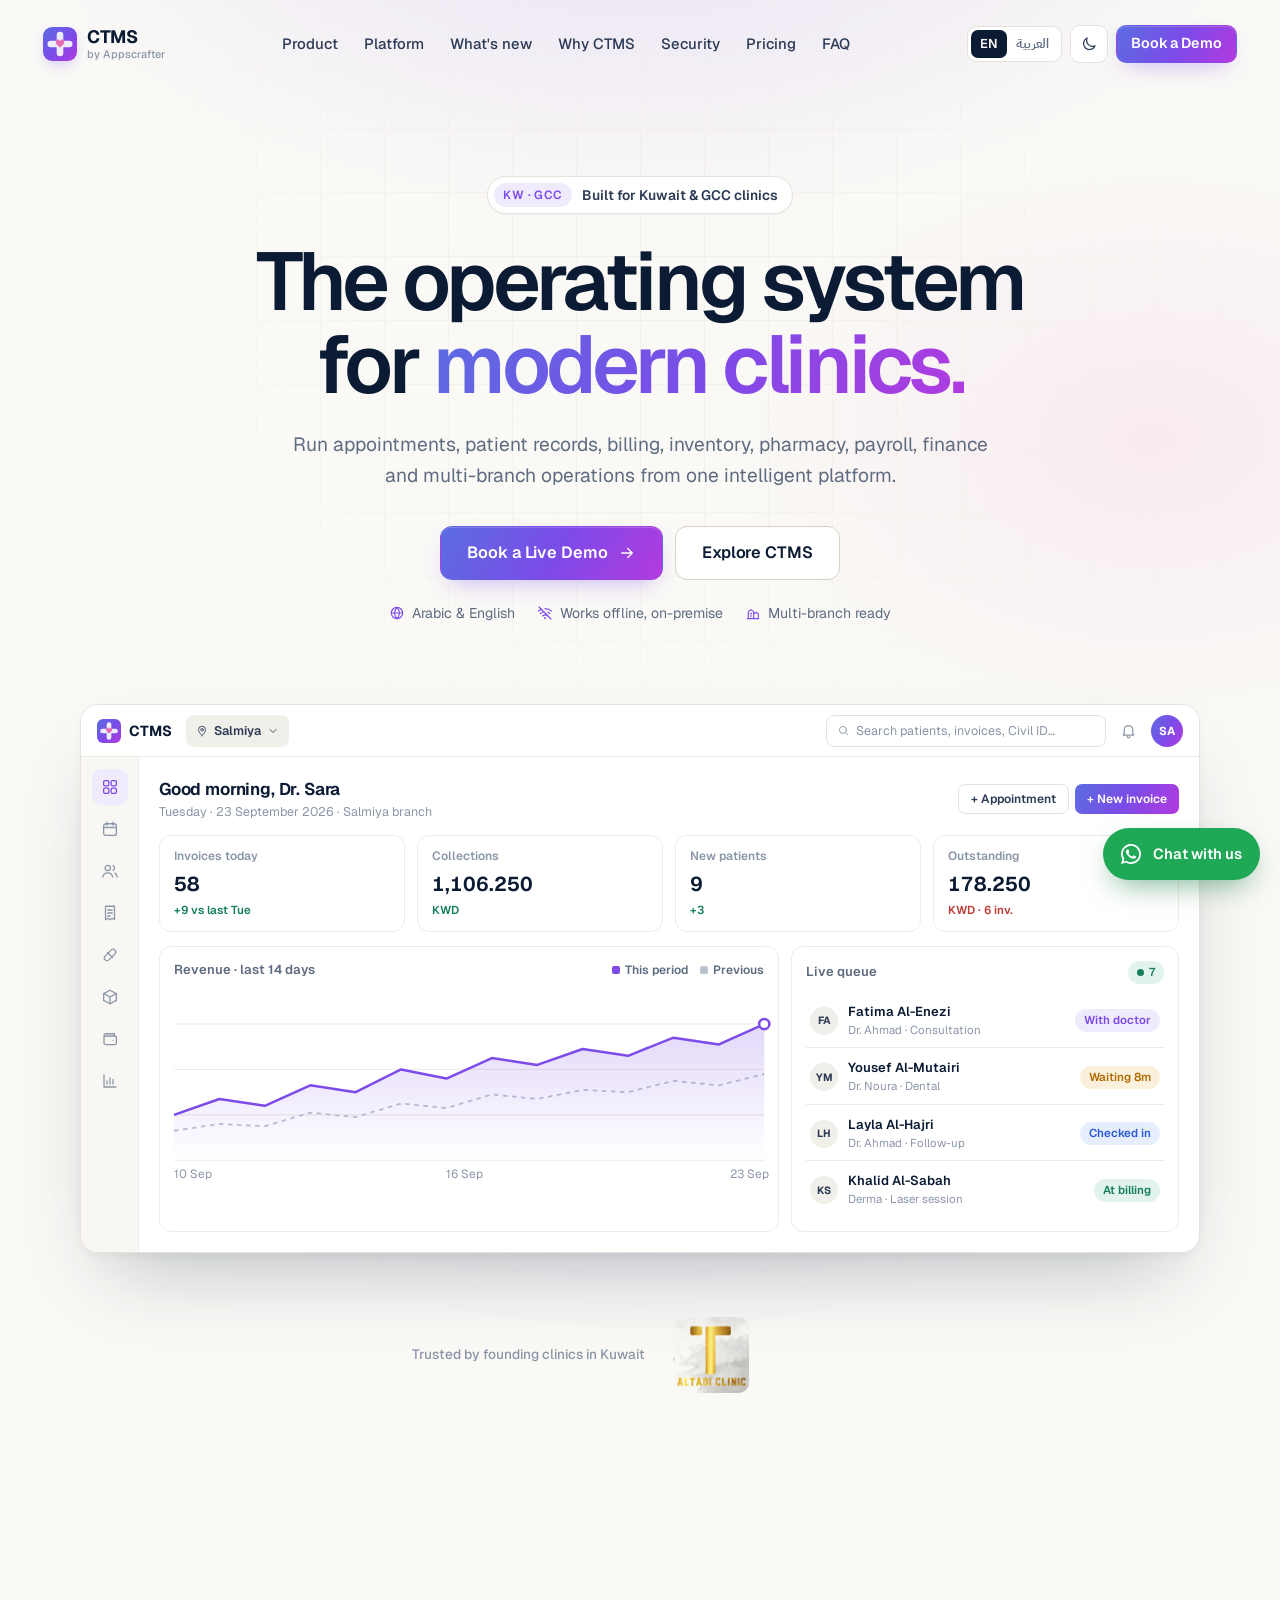
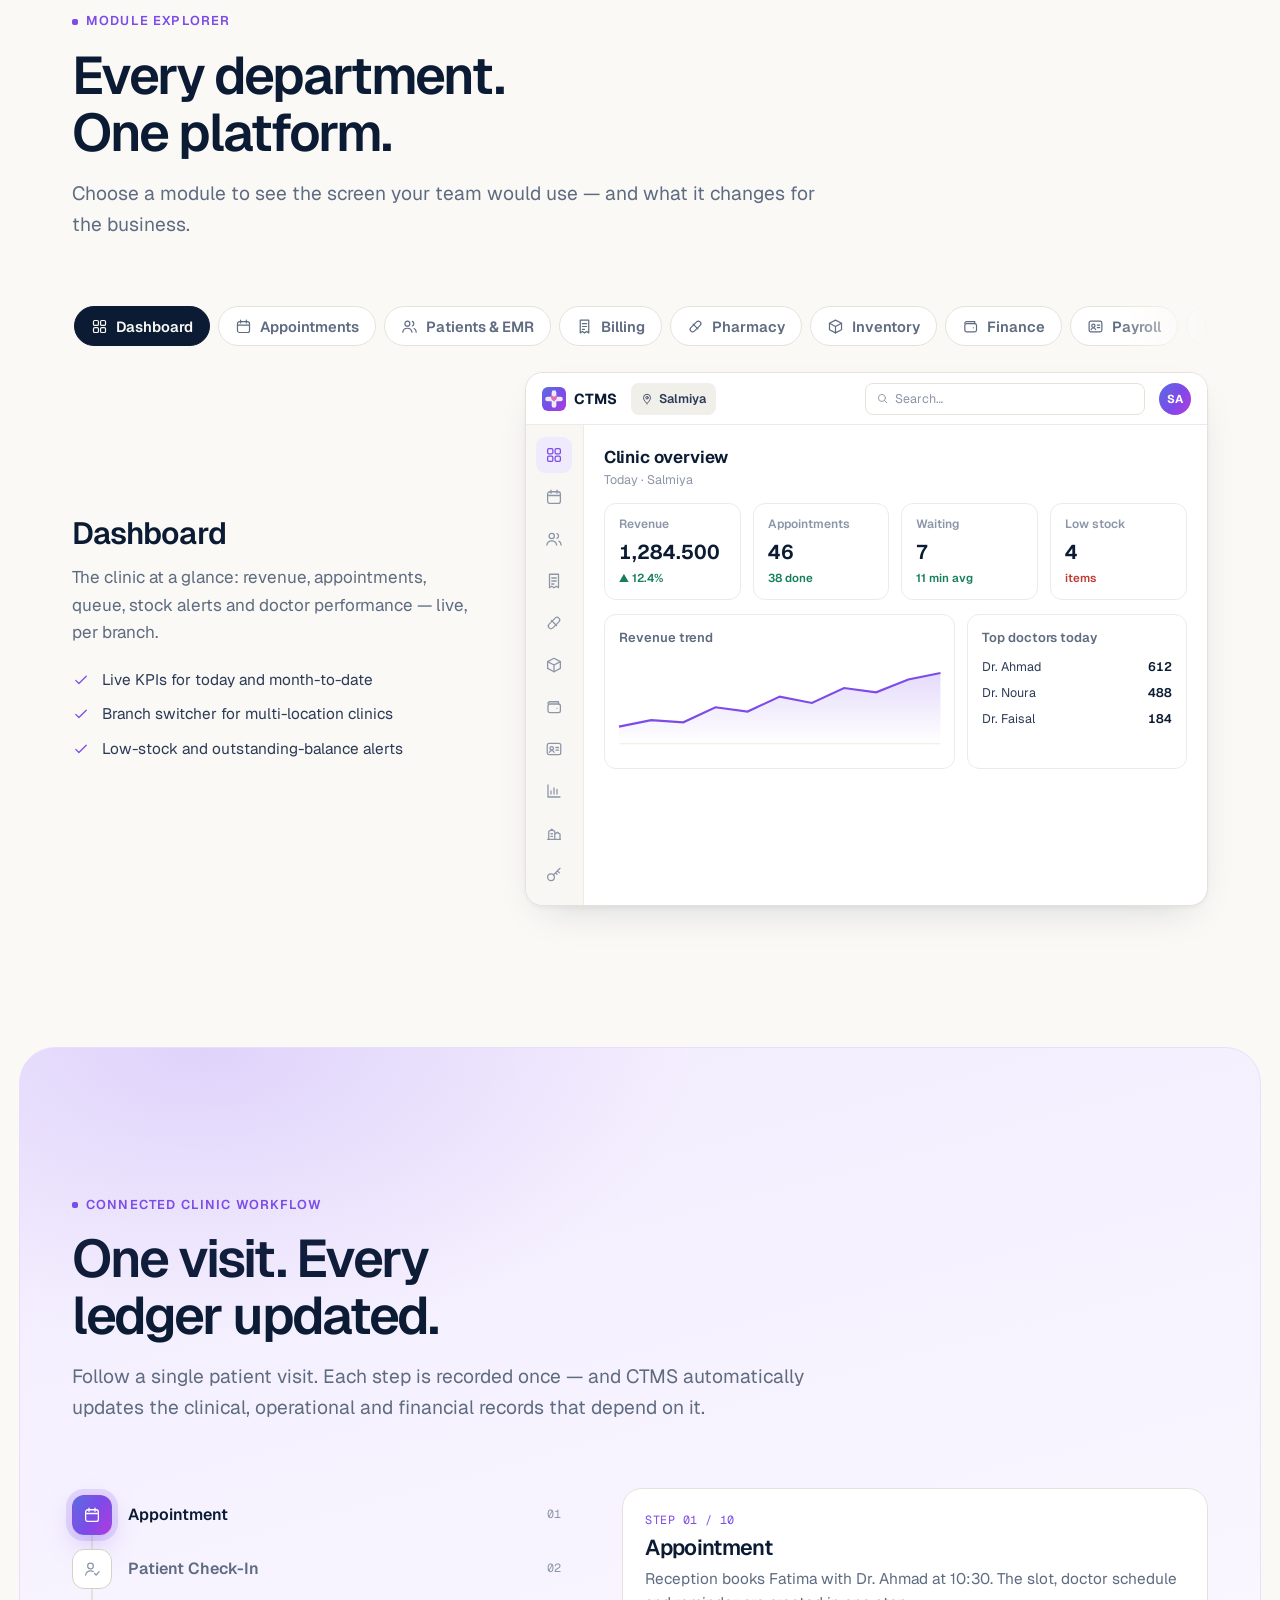
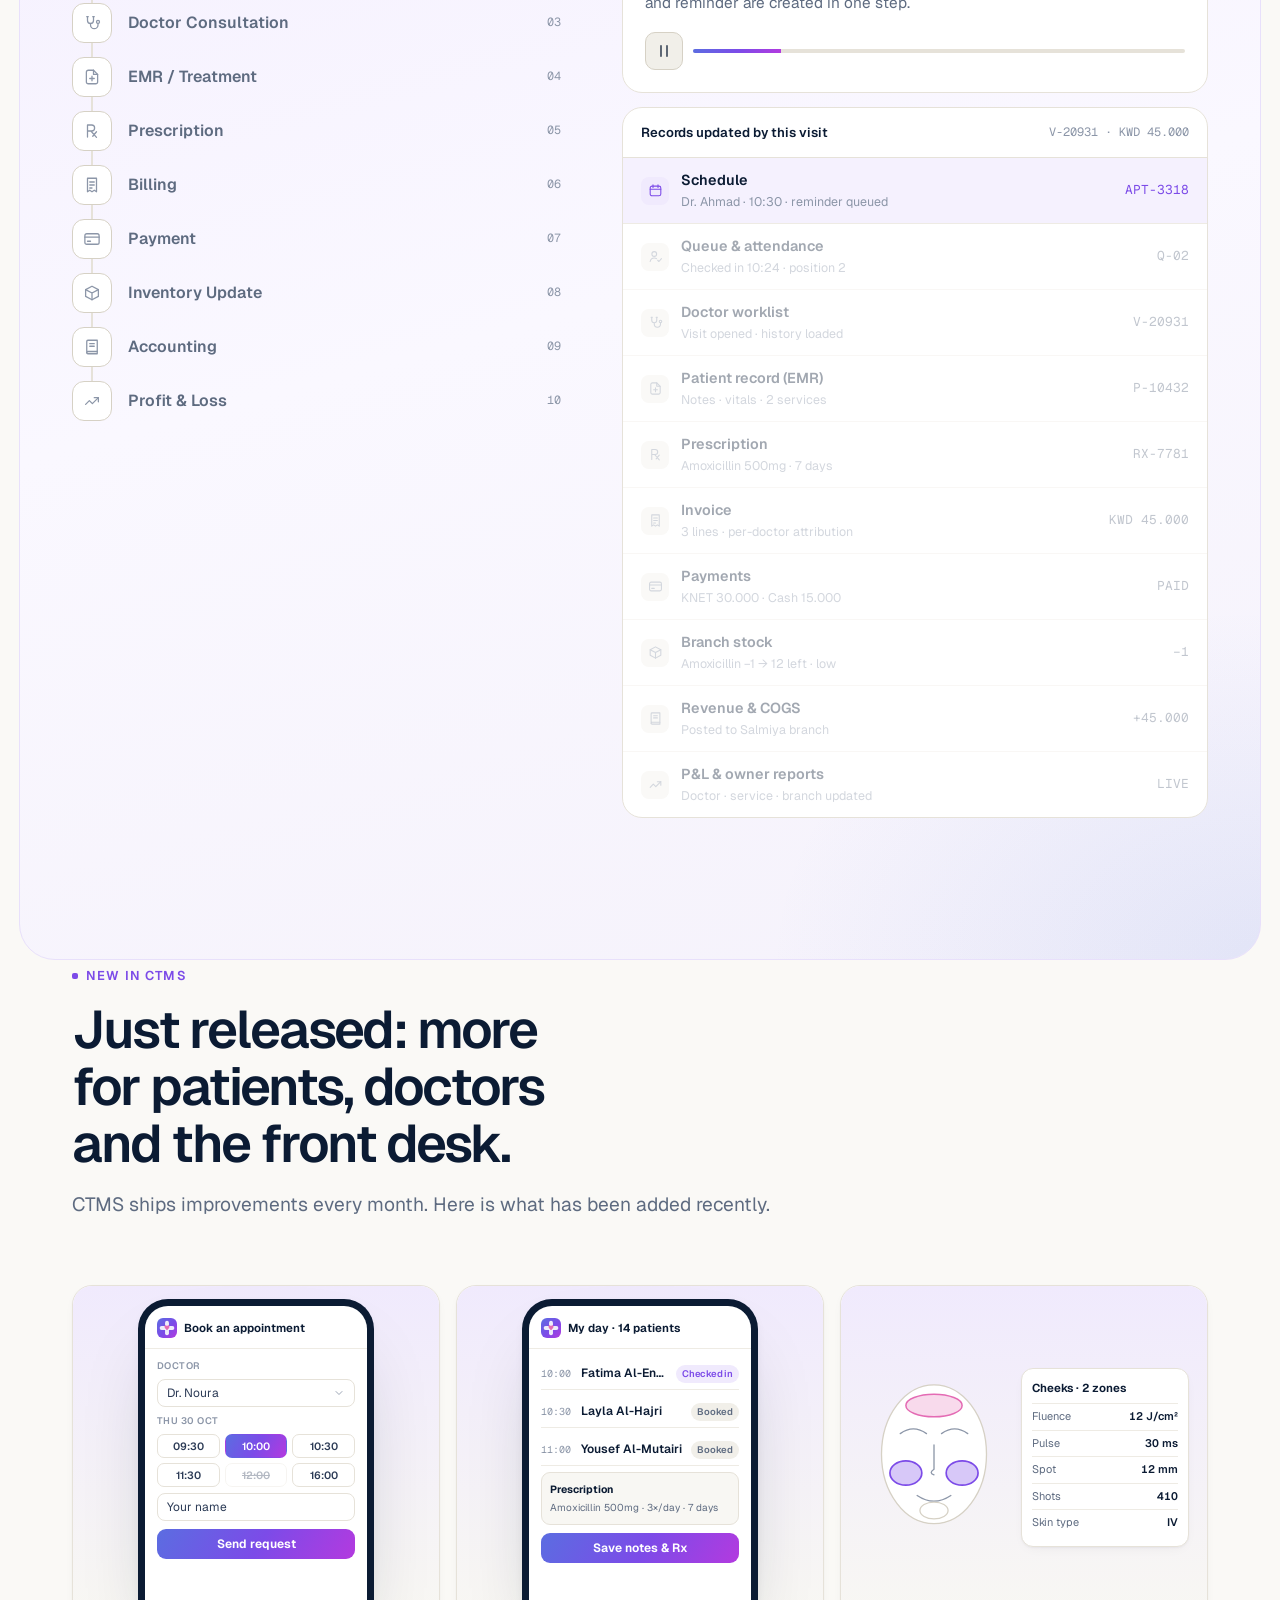
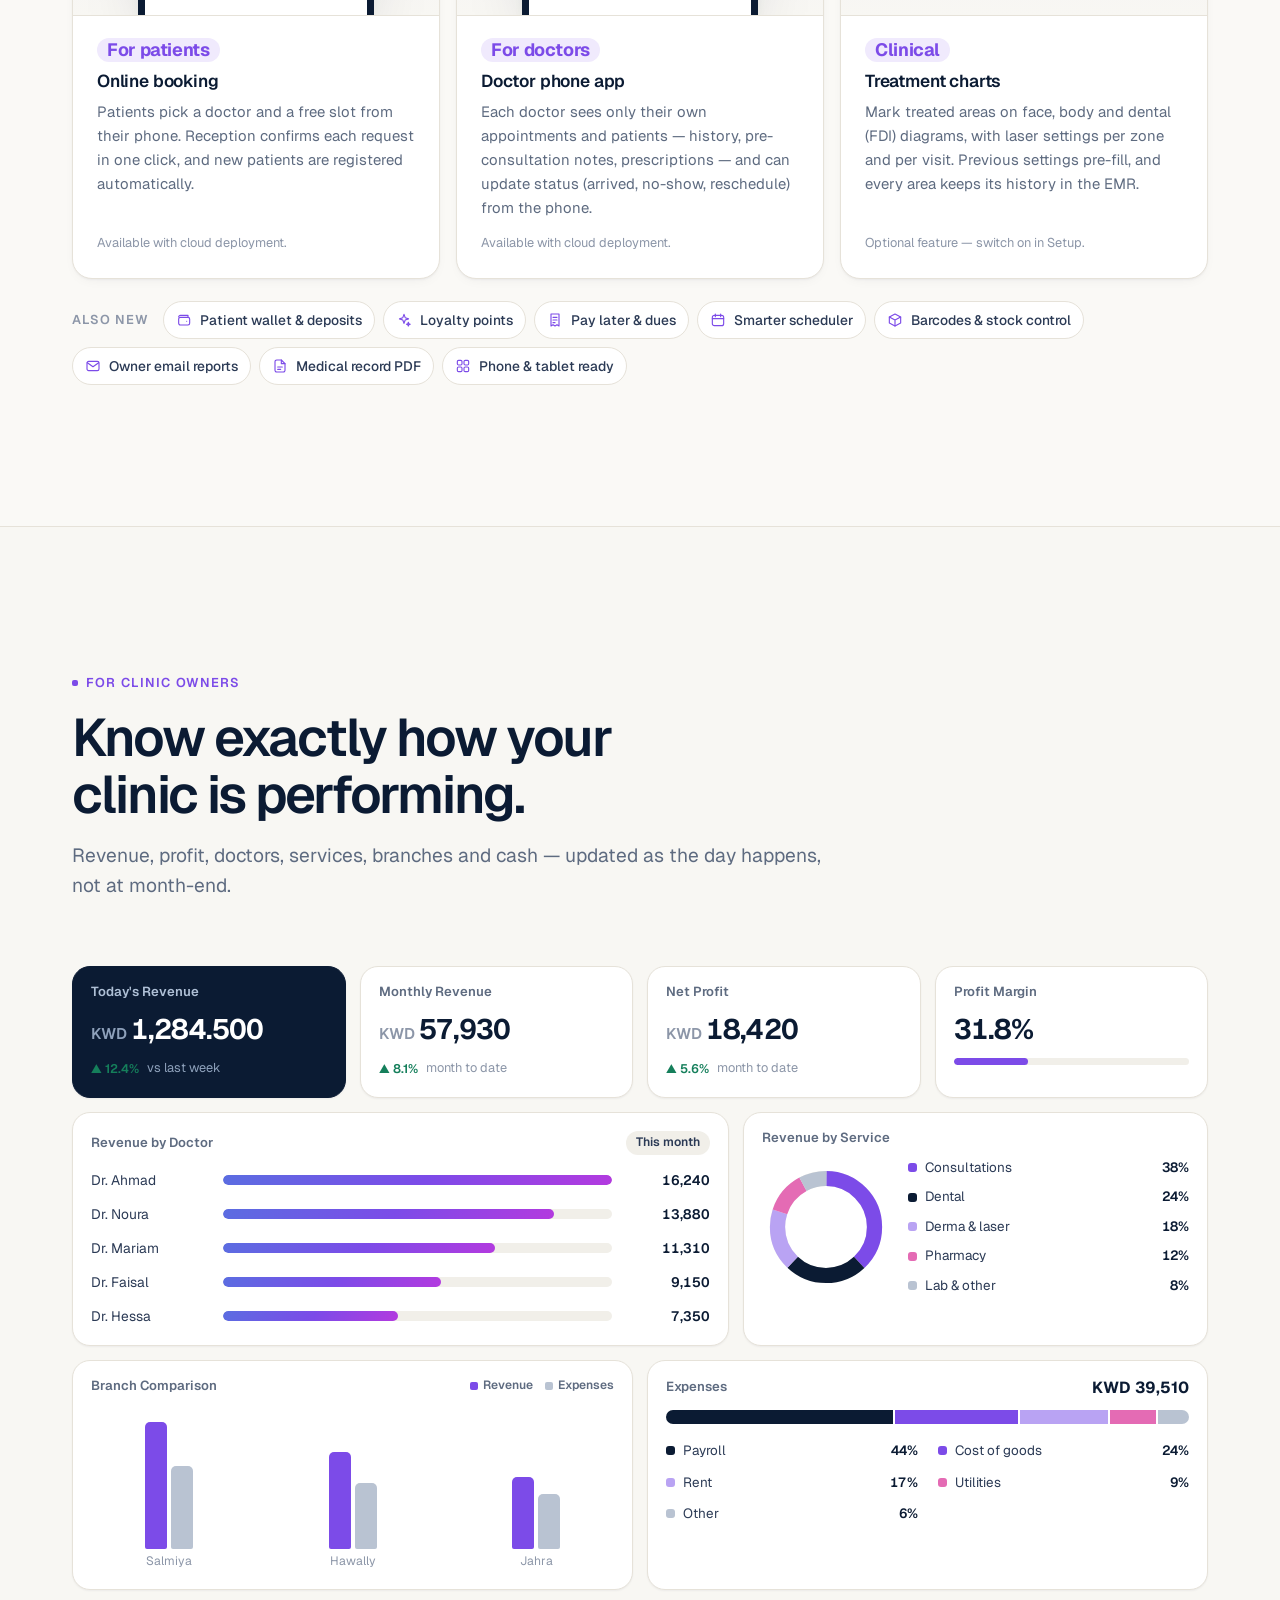
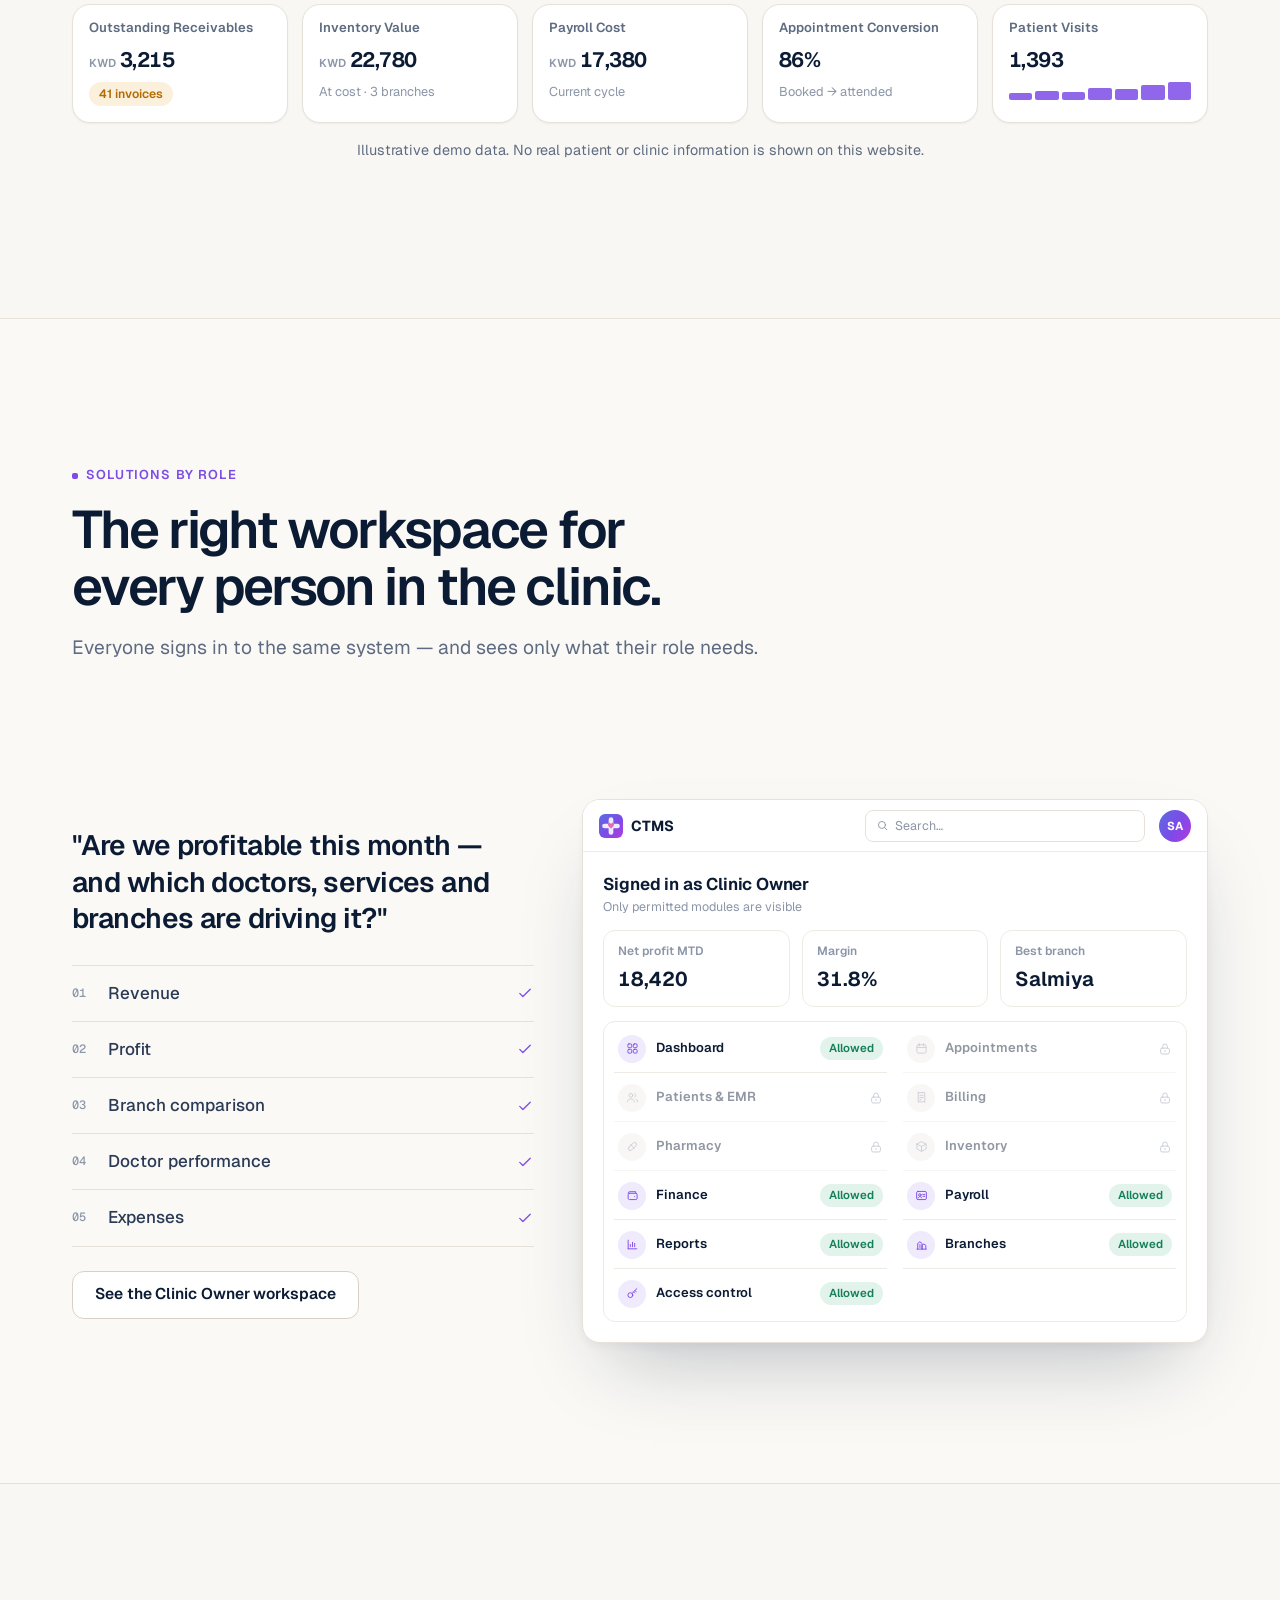
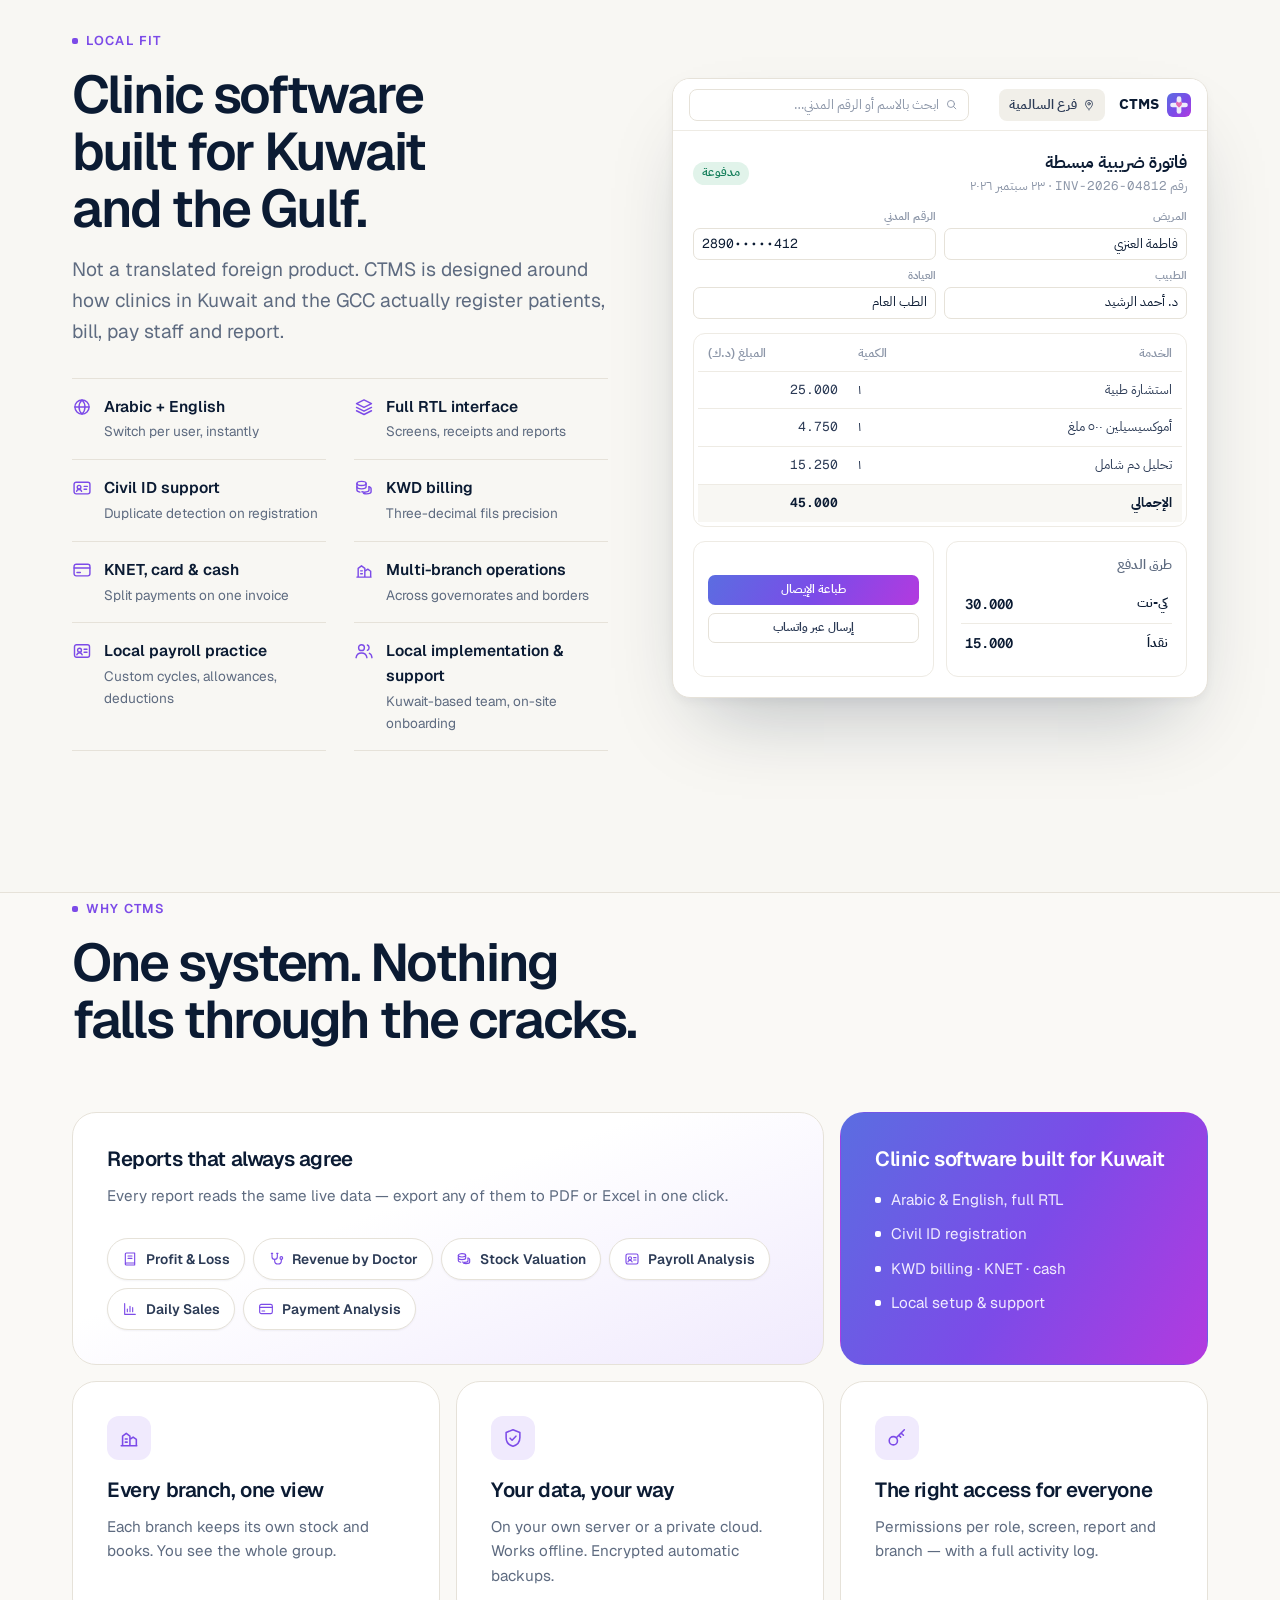
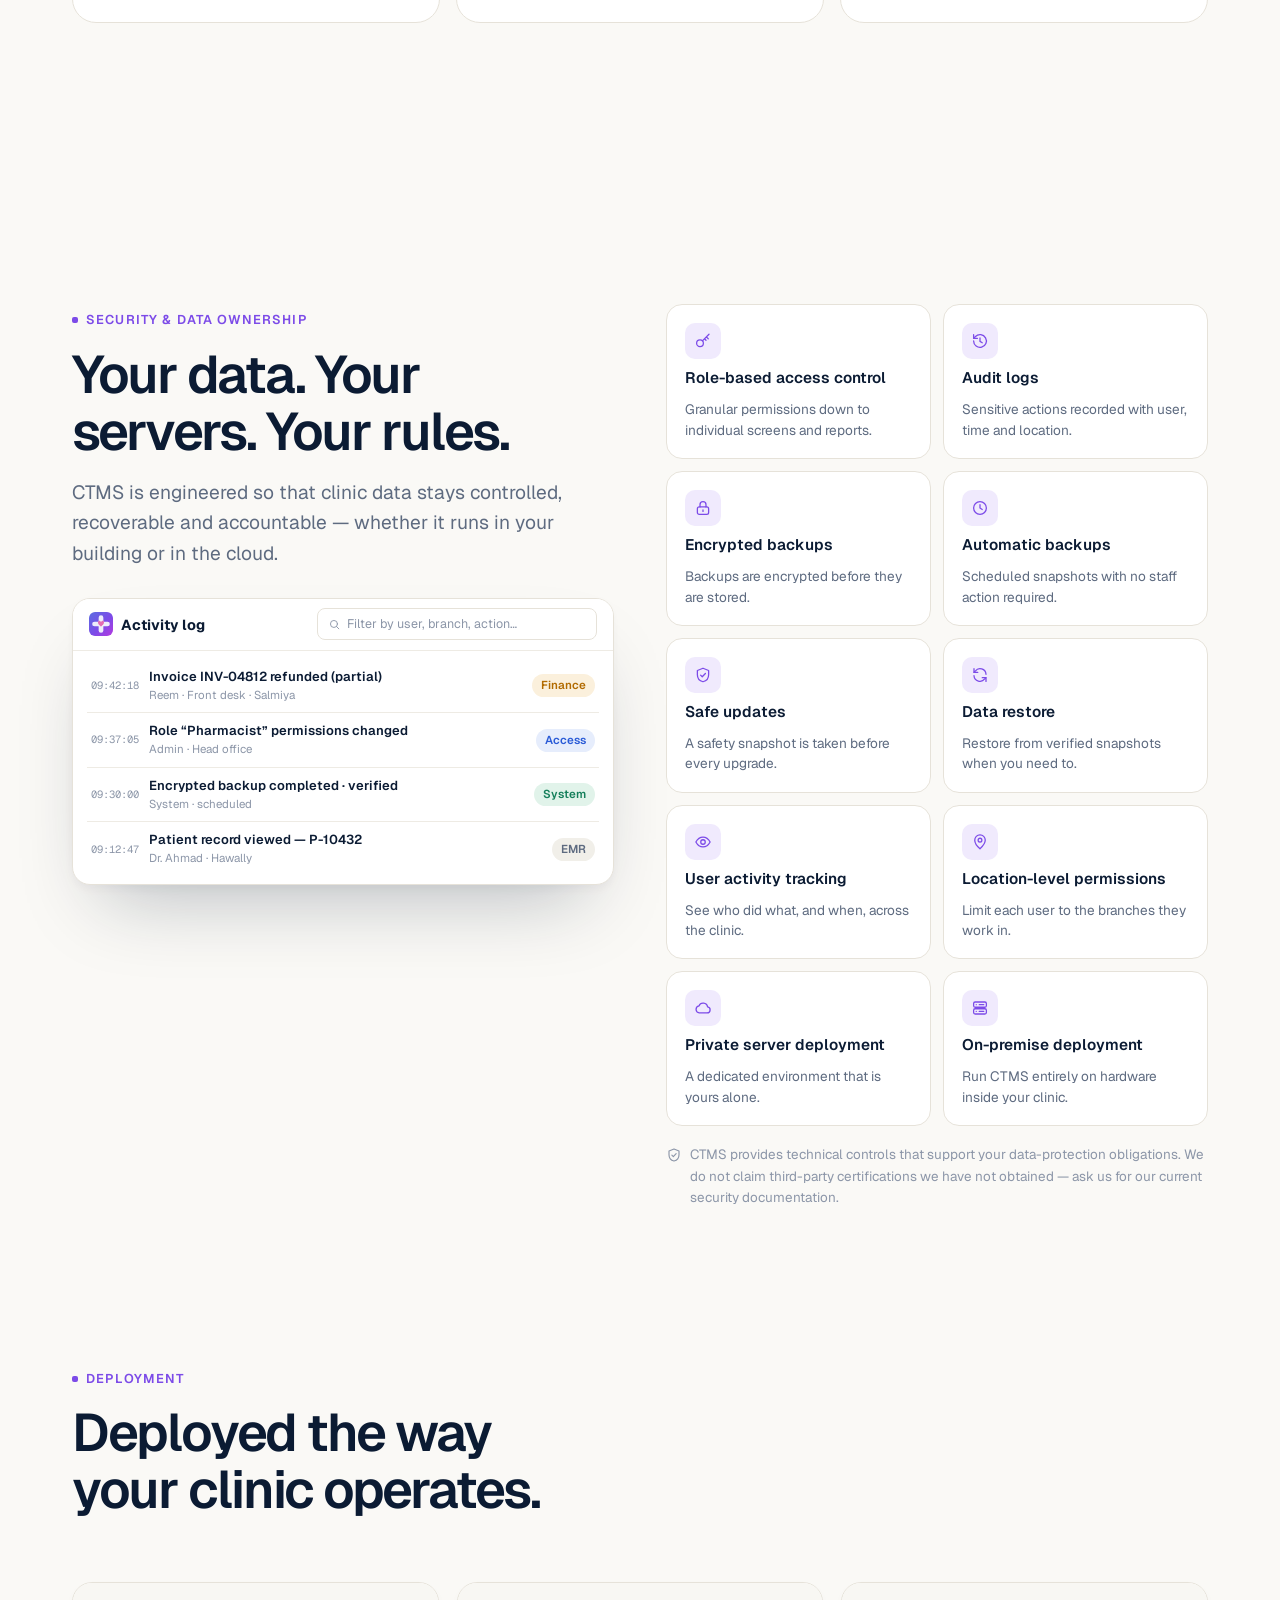
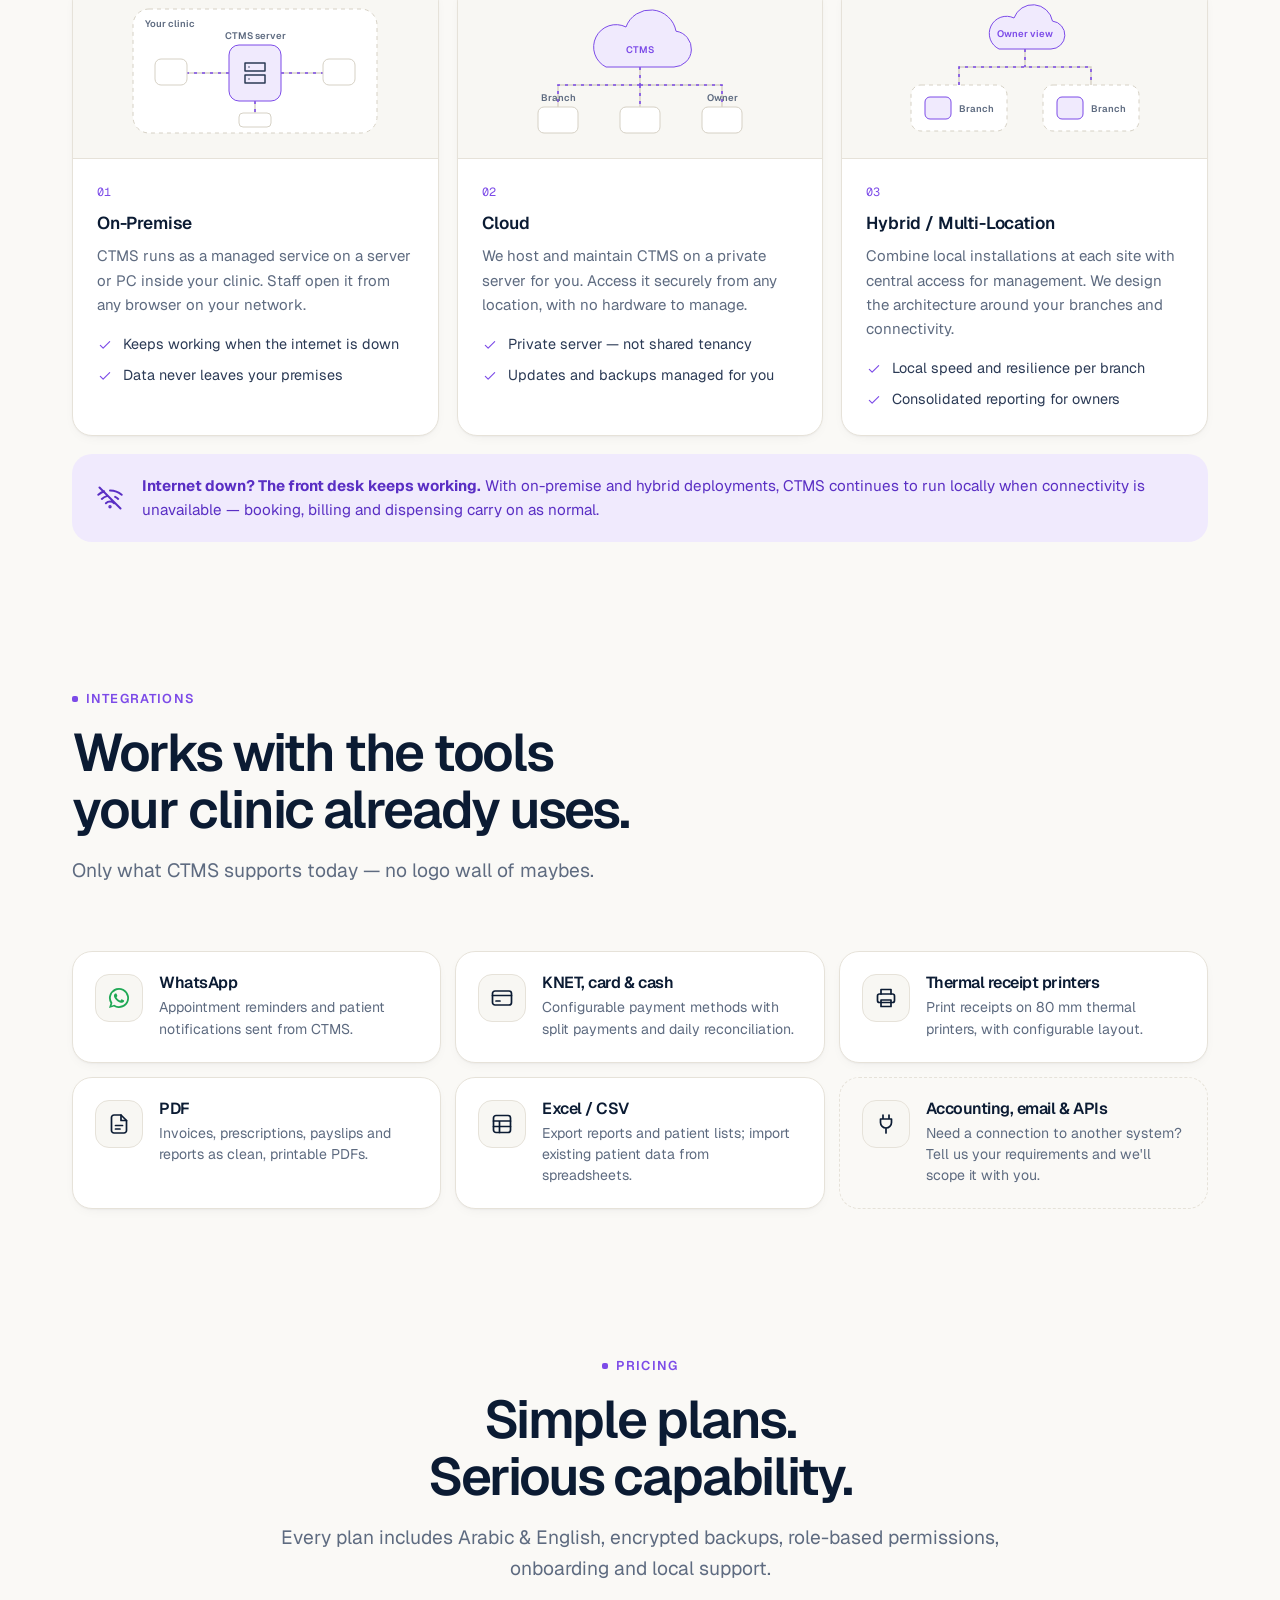
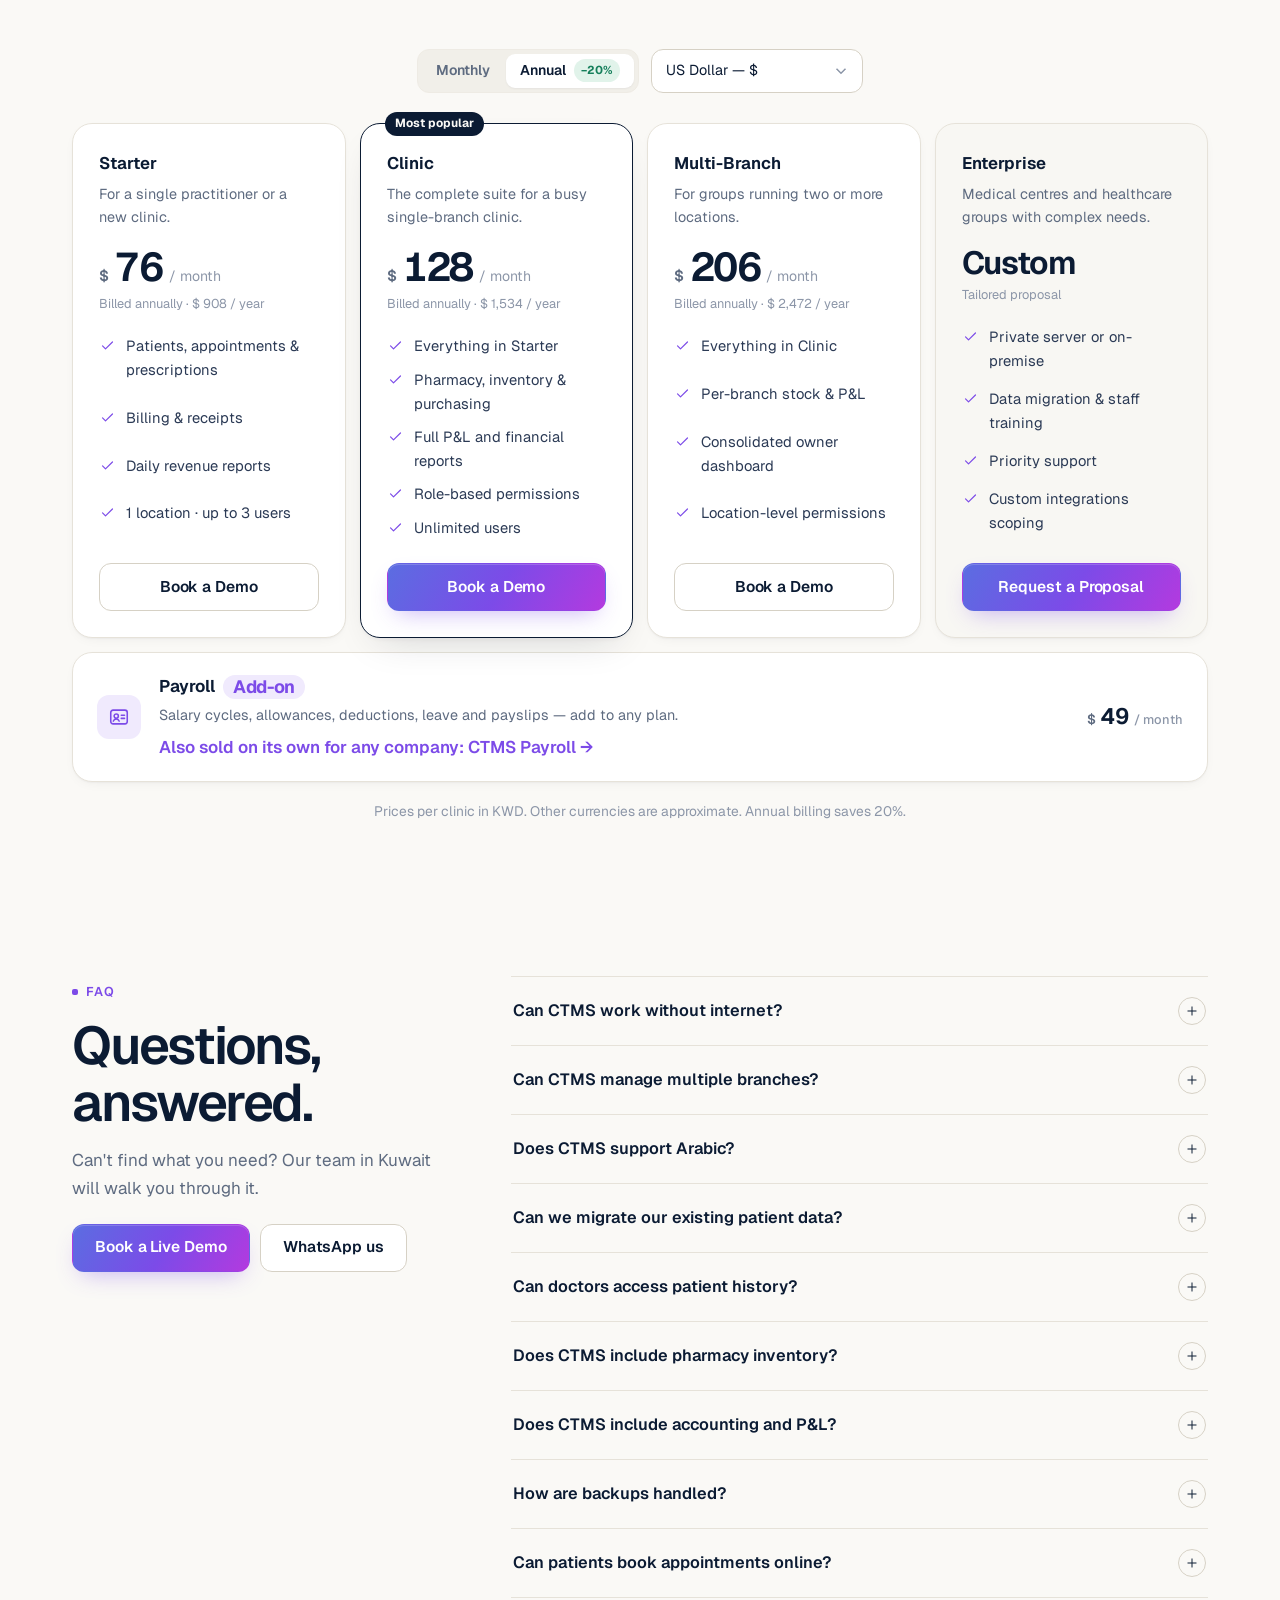
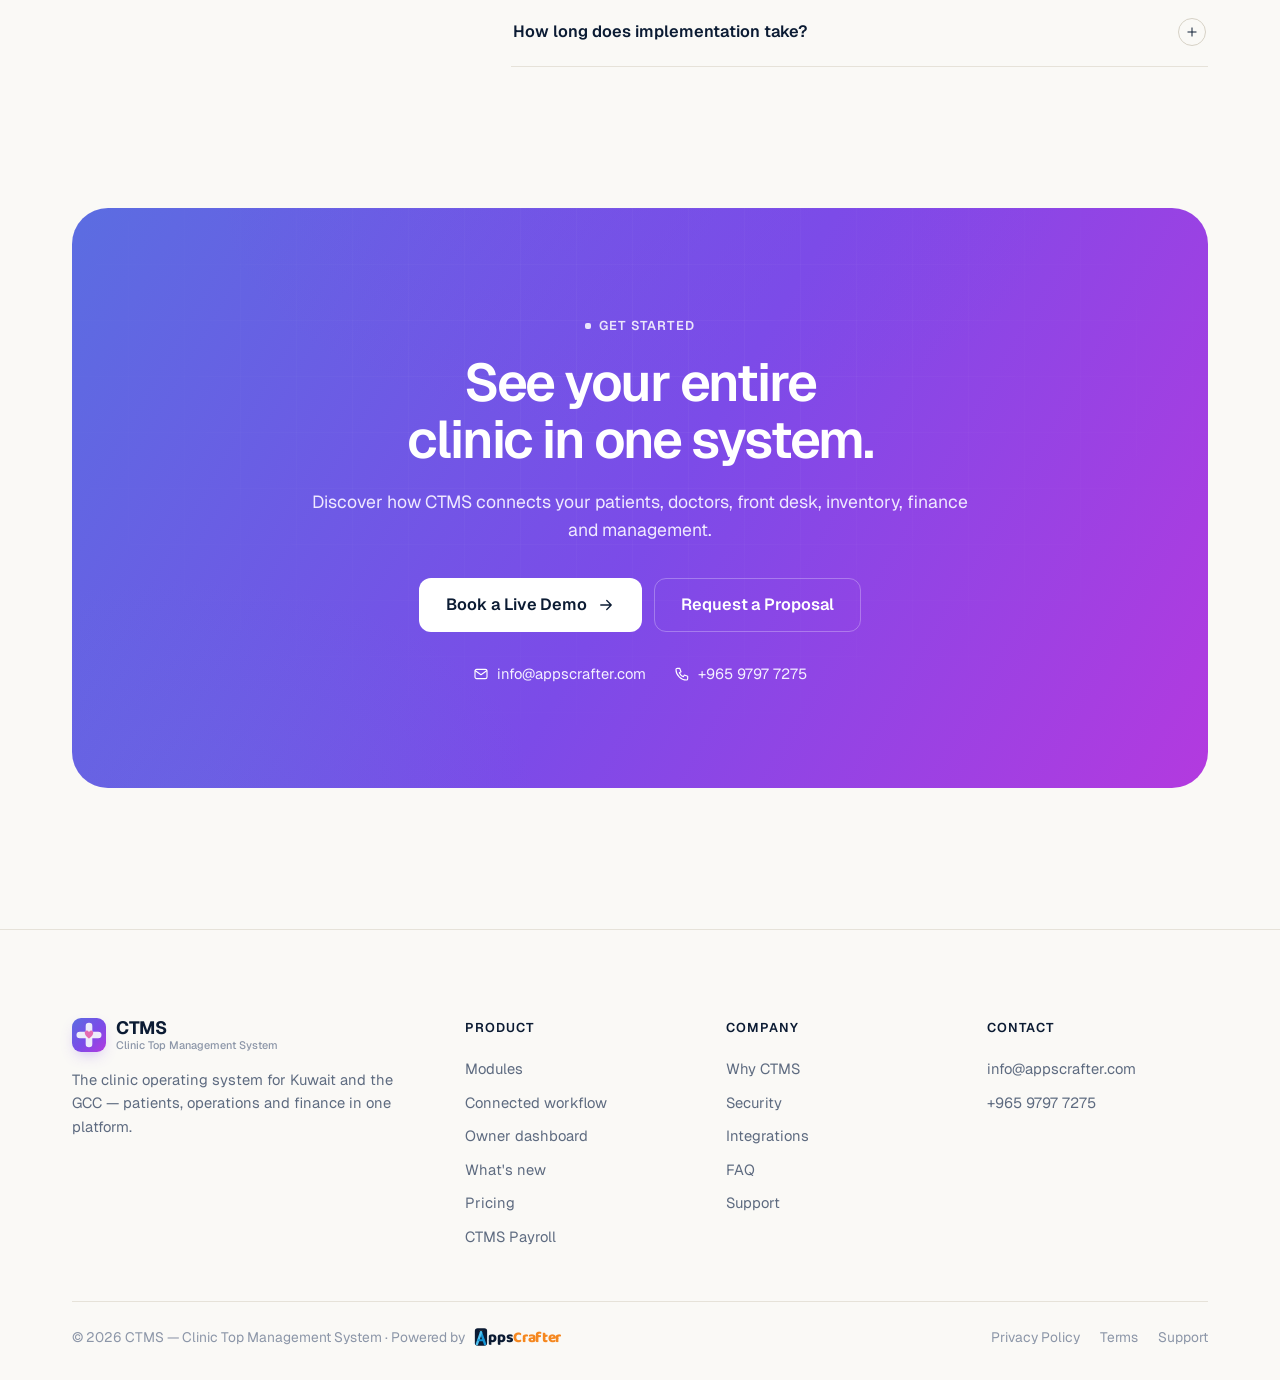
==== commit 8b6b26b8: "Restore detail: workflow, owner dashboard, roles, Gulf, security, deployment, integrations; reports " ====
--- a/index.html
+++ b/index.html
@@ -31,8 +31,8 @@
 <link rel="preconnect" href="https://fonts.googleapis.com">
 <link rel="preconnect" href="https://fonts.gstatic.com" crossorigin>
 <link rel="stylesheet" href="https://fonts.googleapis.com/css2?family=Baloo+2:wght@800&family=Geist:wght@400;500;600;700&family=Geist+Mono:wght@400;500&family=IBM+Plex+Sans+Arabic:wght@400;500;600;700&display=swap">
-<link rel="stylesheet" href="assets/ctms.css?v=202610261927">
-<link rel="stylesheet" href="assets/site.css?v=202610261927">
+<link rel="stylesheet" href="assets/ctms.css?v=202610261931">
+<link rel="stylesheet" href="assets/site.css?v=202610261931">
 <script>document.documentElement.classList.remove('no-js');try{var t=localStorage.getItem('ctms-theme');if(t)document.documentElement.setAttribute('data-theme',t);if(localStorage.getItem('ctms-lang')==='ar'&&!/[?&]lang=en/.test(location.search))location.replace('ar/'+location.hash);}catch(e){}</script>
 <script type="application/ld+json">
 {"@context":"https://schema.org","@type":"SoftwareApplication","name":"CTMS — Clinic Top Management System","applicationCategory":"BusinessApplication","applicationSubCategory":"Clinic management software","operatingSystem":"Windows, Web browser","inLanguage":["en","ar"],"description":"Clinic operating system for Kuwait and the GCC: appointments, patient records, billing, pharmacy, inventory, payroll, finance and multi-branch reporting.","url":"https://ctms.website/","offers":{"@type":"Offer","priceCurrency":"KWD","price":"29","availability":"https://schema.org/InStock"},"publisher":{"@type":"Organization","name":"Appscrafter","email":"info@appscrafter.com","telephone":"+965 9797 7275","areaServed":["KW","SA","AE","QA","BH","OM"]}}
@@ -114,8 +114,10 @@
     </a>
     <nav class="nav-links" aria-label="Primary">
       <a href="#modules" data-i18n="nav_product">Product</a>
+      <a href="#platform" data-i18n="nav_platform">Platform</a>
       <a href="#new" data-i18n="nav_new">What's new</a>
       <a href="#why" data-i18n="nav_why">Why CTMS</a>
+      <a href="#security" data-i18n="nav_security">Security</a>
       <a href="#pricing" data-i18n="nav_pricing">Pricing</a>
       <a href="#faq" data-i18n="nav_faq">FAQ</a>
     </nav>
@@ -142,8 +144,10 @@
     </div>
     <nav class="mnav-links" aria-label="Mobile">
       <a href="#modules" data-close-menu><span data-i18n="nav_product">Product</span><svg class="ico"><use href="#i-arrow"/></svg></a>
+      <a href="#platform" data-close-menu><span data-i18n="nav_platform">Platform</span><svg class="ico"><use href="#i-arrow"/></svg></a>
       <a href="#new" data-close-menu><span data-i18n="nav_new">What's new</span><svg class="ico"><use href="#i-arrow"/></svg></a>
       <a href="#why" data-close-menu><span data-i18n="nav_why">Why CTMS</span><svg class="ico"><use href="#i-arrow"/></svg></a>
+      <a href="#security" data-close-menu><span data-i18n="nav_security">Security</span><svg class="ico"><use href="#i-arrow"/></svg></a>
       <a href="#pricing" data-close-menu><span data-i18n="nav_pricing">Pricing</span><svg class="ico"><use href="#i-arrow"/></svg></a>
       <a href="#faq" data-close-menu><span data-i18n="nav_faq">FAQ</span><svg class="ico"><use href="#i-arrow"/></svg></a>
     </nav>
@@ -266,6 +270,35 @@
   </div>
 </section>
 
+<!-- ============================ 5. CONNECTED WORKFLOW ============================ -->
+<section class="section dark-sec" id="platform">
+  <div class="wrap">
+    <div class="sec-head reveal">
+      <span class="eyebrow" data-i18n="wf_eb">Connected clinic workflow</span>
+      <h2 class="t-h2" data-i18n="wf_h2">One visit. Every ledger updated.</h2>
+      <p class="t-lead" data-i18n="wf_p">Follow a single patient visit. Each step is recorded once — and CTMS automatically updates the clinical, operational and financial records that depend on it.</p>
+    </div>
+    <div class="wf">
+      <ol class="wf-steps reveal" id="wfSteps"><span class="wf-prog" id="wfProg" aria-hidden="true"></span></ol>
+      <div class="wf-panel reveal d1">
+        <div class="wf-now" aria-live="polite">
+          <div class="k" id="wfK">STEP 01 / 10</div>
+          <h3 id="wfT">Appointment</h3>
+          <p id="wfD"></p>
+          <div class="wf-ctrl">
+            <button class="iconbtn" type="button" id="wfPlay" aria-label="Pause walkthrough"><svg class="ico"><use href="#i-pause"/></svg></button>
+            <div class="wf-bar"><i id="wfBar"></i></div>
+          </div>
+        </div>
+        <div class="ledger">
+          <div class="ledger-h"><b data-i18n="lg_h">Records updated by this visit</b><span>V-20931 · KWD 45.000</span></div>
+          <div id="ledger"></div>
+        </div>
+      </div>
+    </div>
+  </div>
+</section>
+
 <!-- ============================ NEW IN CTMS (Oct 2026 releases) ============================ -->
 <section class="section" style="padding-top:0" id="new">
   <div class="wrap">
@@ -358,6 +391,149 @@
   </div>
 </section>
 
+<!-- ============================ 7. OWNER DASHBOARD ============================ -->
+<section class="section" style="background:var(--surface-2);border-block:1px solid var(--line)" id="owner">
+  <div class="wrap">
+    <div class="sec-head reveal">
+      <span class="eyebrow" data-i18n="ow_eb">For clinic owners</span>
+      <h2 class="t-h2" data-i18n="ow_h2">Know exactly how your clinic is performing.</h2>
+      <p class="t-lead" data-i18n="ow_p">Revenue, profit, doctors, services, branches and cash — updated as the day happens, not at month-end.</p>
+    </div>
+    <div class="owner reveal">
+      <div class="o-tile o-kpi hl span3"><h4 data-i18n="ow_k1">Today's Revenue</h4><b><small>KWD</small>1,284.500</b><div class="sub"><span class="delta">▲ 12.4%</span><span data-i18n="ow_vs">vs last week</span></div></div>
+      <div class="o-tile o-kpi span3"><h4 data-i18n="ow_k2">Monthly Revenue</h4><b><small>KWD</small>57,930</b><div class="sub"><span class="delta">▲ 8.1%</span><span data-i18n="ow_mtd">month to date</span></div></div>
+      <div class="o-tile o-kpi span3"><h4 data-i18n="ow_k3">Net Profit</h4><b><small>KWD</small>18,420</b><div class="sub"><span class="delta">▲ 5.6%</span><span data-i18n="ow_mtd">month to date</span></div></div>
+      <div class="o-tile o-kpi span3"><h4 data-i18n="ow_k4">Profit Margin</h4><b>31.8%</b><div class="sub"><div class="ui-bar" style="flex:1"><i style="width:31.8%"></i></div></div></div>
+
+      <div class="o-tile span7">
+        <h4><span data-i18n="ow_doc">Revenue by Doctor</span><span class="badge" data-i18n="ow_this">This month</span></h4>
+        <div class="hbars">
+          <div class="hbar"><span data-i18n="doc1">Dr. Ahmad</span><div class="tr" data-tip="KWD 16,240 · 412 visits"><i style="width:100%"></i></div><b>16,240</b></div>
+          <div class="hbar"><span data-i18n="doc2">Dr. Noura</span><div class="tr" data-tip="KWD 13,880 · 298 visits"><i style="width:85%"></i></div><b>13,880</b></div>
+          <div class="hbar"><span data-i18n="doc4">Dr. Mariam</span><div class="tr" data-tip="KWD 11,310 · 264 visits"><i style="width:70%"></i></div><b>11,310</b></div>
+          <div class="hbar"><span data-i18n="doc3">Dr. Faisal</span><div class="tr" data-tip="KWD 9,150 · 231 visits"><i style="width:56%"></i></div><b>9,150</b></div>
+          <div class="hbar"><span data-i18n="doc5">Dr. Hessa</span><div class="tr" data-tip="KWD 7,350 · 188 visits"><i style="width:45%"></i></div><b>7,350</b></div>
+        </div>
+      </div>
+      <div class="o-tile span5">
+        <h4 data-i18n="ow_svc">Revenue by Service</h4>
+        <div class="donut-wrap">
+          <svg viewBox="0 0 42 42" role="img" aria-label="Revenue by service donut chart">
+            <circle cx="21" cy="21" r="15.915" fill="none" stroke="var(--surface-3)" stroke-width="5"/>
+            <circle cx="21" cy="21" r="15.915" fill="none" stroke="var(--c1)" stroke-width="5" stroke-dasharray="38 62" stroke-dashoffset="25"/>
+            <circle cx="21" cy="21" r="15.915" fill="none" stroke="var(--c2)" stroke-width="5" stroke-dasharray="24 76" stroke-dashoffset="87"/>
+            <circle cx="21" cy="21" r="15.915" fill="none" stroke="var(--c3)" stroke-width="5" stroke-dasharray="18 82" stroke-dashoffset="63"/>
+            <circle cx="21" cy="21" r="15.915" fill="none" stroke="var(--c4)" stroke-width="5" stroke-dasharray="12 88" stroke-dashoffset="45"/>
+            <circle cx="21" cy="21" r="15.915" fill="none" stroke="var(--c5)" stroke-width="5" stroke-dasharray="8 92" stroke-dashoffset="33"/>
+          </svg>
+          <div class="donut-leg">
+            <div><i style="background:var(--c1)"></i><span data-i18n="sv1">Consultations</span><b>38%</b></div>
+            <div><i style="background:var(--c2)"></i><span data-i18n="sv2">Dental</span><b>24%</b></div>
+            <div><i style="background:var(--c3)"></i><span data-i18n="sv3">Derma &amp; laser</span><b>18%</b></div>
+            <div><i style="background:var(--c4)"></i><span data-i18n="sv4">Pharmacy</span><b>12%</b></div>
+            <div><i style="background:var(--c5)"></i><span data-i18n="sv5">Lab &amp; other</span><b>8%</b></div>
+          </div>
+        </div>
+      </div>
+
+      <div class="o-tile span6">
+        <h4><span data-i18n="ow_branch">Branch Comparison</span><span class="leg"><span><i style="background:var(--c1)"></i><span data-i18n="ow_rev">Revenue</span></span><span><i style="background:var(--c5)"></i><span data-i18n="ow_exp">Expenses</span></span></span></h4>
+        <div class="gbar">
+          <div class="g"><i style="height:92%" data-tip="Revenue KWD 24,610"></i><i class="b" style="height:60%;transition-delay:.1s" data-tip="Expenses KWD 16,020"></i><span data-i18n="d_branch1">Salmiya</span></div>
+          <div class="g"><i style="height:70%;transition-delay:.15s" data-tip="Revenue KWD 18,340"></i><i class="b" style="height:48%;transition-delay:.2s" data-tip="Expenses KWD 12,870"></i><span data-i18n="br2">Hawally</span></div>
+          <div class="g"><i style="height:52%;transition-delay:.25s" data-tip="Revenue KWD 14,980"></i><i class="b" style="height:40%;transition-delay:.3s" data-tip="Expenses KWD 10,620"></i><span data-i18n="br3">Jahra</span></div>
+        </div>
+      </div>
+      <div class="o-tile span6">
+        <h4><span data-i18n="ow_expenses">Expenses</span><b style="color:var(--ink);font-size:1rem">KWD 39,510</b></h4>
+        <div class="stack-bar"><i style="width:44%;background:var(--c2)"></i><i style="width:24%;background:var(--c1)"></i><i style="width:17%;background:var(--c3)"></i><i style="width:9%;background:var(--c4)"></i><i style="width:6%;background:var(--c5)"></i></div>
+        <div class="donut-leg" style="grid-template-columns:1fr 1fr;margin-top:16px;gap:10px 20px">
+          <div><i style="background:var(--c2)"></i><span data-i18n="ex1">Payroll</span><b>44%</b></div>
+          <div><i style="background:var(--c1)"></i><span data-i18n="ex2">Cost of goods</span><b>24%</b></div>
+          <div><i style="background:var(--c3)"></i><span data-i18n="ex3">Rent</span><b>17%</b></div>
+          <div><i style="background:var(--c4)"></i><span data-i18n="ex4">Utilities</span><b>9%</b></div>
+          <div><i style="background:var(--c5)"></i><span data-i18n="ex5">Other</span><b>6%</b></div>
+        </div>
+      </div>
+
+      <div class="o-mini">
+        <div class="o-tile o-kpi"><h4 data-i18n="ow_m1">Outstanding Receivables</h4><b><small>KWD</small>3,215</b><div class="sub"><span class="badge warn" data-i18n="ow_m1s">41 invoices</span></div></div>
+        <div class="o-tile o-kpi"><h4 data-i18n="ow_m2">Inventory Value</h4><b><small>KWD</small>22,780</b><div class="sub" data-i18n="ow_m2s">At cost · 3 branches</div></div>
+        <div class="o-tile o-kpi"><h4 data-i18n="ow_m3">Payroll Cost</h4><b><small>KWD</small>17,380</b><div class="sub" data-i18n="ow_m3s">Current cycle</div></div>
+        <div class="o-tile o-kpi"><h4 data-i18n="ow_m4">Appointment Conversion</h4><b>86%</b><div class="sub" data-i18n="ow_m4s">Booked → attended</div></div>
+        <div class="o-tile o-kpi"><h4 data-i18n="ow_m5">Patient Visits</h4><b>1,393</b><div class="mini-mini" aria-hidden="true"><i style="height:40%"></i><i style="height:55%"></i><i style="height:48%"></i><i style="height:70%"></i><i style="height:62%"></i><i style="height:84%"></i><i style="height:100%"></i></div></div>
+      </div>
+    </div>
+    <p class="t-small reveal" style="margin-top:16px;text-align:center" data-i18n="demo_note">Illustrative demo data. No real patient or clinic information is shown on this website.</p>
+  </div>
+</section>
+
+<!-- ============================ 8. ROLES ============================ -->
+<section class="section" id="roles">
+  <div class="wrap">
+    <div class="sec-head reveal">
+      <span class="eyebrow" data-i18n="ro_eb">Solutions by role</span>
+      <h2 class="t-h2" data-i18n="ro_h2">The right workspace for every person in the clinic.</h2>
+      <p class="t-lead" data-i18n="ro_p">Everyone signs in to the same system — and sees only what their role needs.</p>
+    </div>
+    <div class="pilltabs reveal" role="tablist" aria-label="Roles" id="roTabs"></div>
+    <div class="roles reveal" id="roPanel" role="tabpanel" tabindex="0"></div>
+  </div>
+</section>
+
+<!-- ============================ 10. GULF ============================ -->
+<section class="section gulf" id="gulf">
+  <div class="wrap gulf-grid">
+    <div class="reveal">
+      <span class="eyebrow" data-i18n="gu_eb">Local fit</span>
+      <h2 class="t-h2" style="margin-top:14px" data-i18n="gu_h2">Clinic software built for Kuwait and the Gulf.</h2>
+      <p class="t-lead" style="margin-top:18px" data-i18n="gu_p">Not a translated foreign product. CTMS is designed around how clinics in Kuwait and the GCC actually register patients, bill, pay staff and report.</p>
+      <div class="gulf-feats">
+        <div><svg class="ico"><use href="#i-globe"/></svg><span><b data-i18n="gu1">Arabic + English</b><small data-i18n="gu1s">Switch per user, instantly</small></span></div>
+        <div><svg class="ico"><use href="#i-layers"/></svg><span><b data-i18n="gu2">Full RTL interface</b><small data-i18n="gu2s">Screens, receipts and reports</small></span></div>
+        <div><svg class="ico"><use href="#i-id"/></svg><span><b data-i18n="gu3">Civil ID support</b><small data-i18n="gu3s">Duplicate detection on registration</small></span></div>
+        <div><svg class="ico"><use href="#i-coins"/></svg><span><b data-i18n="gu4">KWD billing</b><small data-i18n="gu4s">Three-decimal fils precision</small></span></div>
+        <div><svg class="ico"><use href="#i-card"/></svg><span><b data-i18n="gu5">KNET, card &amp; cash</b><small data-i18n="gu5s">Split payments on one invoice</small></span></div>
+        <div><svg class="ico"><use href="#i-branch"/></svg><span><b data-i18n="gu6">Multi-branch operations</b><small data-i18n="gu6s">Across governorates and borders</small></span></div>
+        <div><svg class="ico"><use href="#i-payroll"/></svg><span><b data-i18n="gu7">Local payroll practice</b><small data-i18n="gu7s">Custom cycles, allowances, deductions</small></span></div>
+        <div><svg class="ico"><use href="#i-users"/></svg><span><b data-i18n="gu8">Local implementation &amp; support</b><small data-i18n="gu8s">Kuwait-based team, on-site onboarding</small></span></div>
+      </div>
+    </div>
+    <div class="rtl-demo reveal d1" lang="ar" dir="rtl">
+      <div class="ui" role="img" aria-label="Arabic right-to-left invoice screen in CTMS (demo data)">
+        <div class="ui-top"><span class="ui-logo"><svg><use href="#logo"/></svg>CTMS</span><span class="ui-branch"><svg class="ico"><use href="#i-pin"/></svg>فرع السالمية</span><span class="ui-search"><svg class="ico"><use href="#i-search"/></svg>ابحث بالاسم أو الرقم المدني…</span></div>
+        <div class="ui-main">
+          <div class="ui-h"><div><b>فاتورة ضريبية مبسطة</b><small>رقم <span class="receipt-num">INV-2026-04812</span> · ٢٣ سبتمبر ٢٠٢٦</small></div><span class="pill ok">مدفوعة</span></div>
+          <div class="ui-grid2">
+            <div class="ui-field"><span>المريض</span><div>فاطمة العنزي</div></div>
+            <div class="ui-field"><span>الرقم المدني</span><div class="receipt-num">2890•••••412</div></div>
+            <div class="ui-field"><span>الطبيب</span><div>د. أحمد الرشيد</div></div>
+            <div class="ui-field"><span>العيادة</span><div>الطب العام</div></div>
+          </div>
+          <div class="ui-card" style="padding:4px">
+            <table class="ui-tbl">
+              <thead><tr><th>الخدمة</th><th class="r">الكمية</th><th class="r">المبلغ (د.ك)</th></tr></thead>
+              <tbody>
+                <tr><td>استشارة طبية</td><td class="r">١</td><td class="r receipt-num">25.000</td></tr>
+                <tr><td>أموكسيسيلين ٥٠٠ ملغ</td><td class="r">١</td><td class="r receipt-num">4.750</td></tr>
+                <tr><td>تحليل دم شامل</td><td class="r">١</td><td class="r receipt-num">15.250</td></tr>
+                <tr class="strong"><td>الإجمالي</td><td></td><td class="r receipt-num">45.000</td></tr>
+              </tbody>
+            </table>
+          </div>
+          <div class="ui-row eq">
+            <div class="ui-card"><h5>طرق الدفع</h5>
+              <div class="ui-li"><span class="tx"><b>كي‑نت</b></span><span class="amt receipt-num">30.000</span></div>
+              <div class="ui-li"><span class="tx"><b>نقداً</b></span><span class="amt receipt-num">15.000</span></div>
+            </div>
+            <div class="ui-card" style="display:flex;flex-direction:column;gap:8px;justify-content:center"><span class="ui-btn" style="justify-content:center">طباعة الإيصال</span><span class="ui-btn sec" style="justify-content:center">إرسال عبر واتساب</span></div>
+          </div>
+        </div>
+      </div>
+    </div>
+  </div>
+</section>
+
 <!-- ============================ WHY CTMS (bento) ============================ -->
 <section class="section" style="padding-top:0" id="why">
   <div class="wrap">
@@ -367,14 +543,15 @@
     </div>
     <div class="bento2">
       <article class="bx bx-wide reveal">
-        <h3 data-i18n="bt1">Every visit flows straight to your P&amp;L</h3>
-        <p data-i18n="bt1p">Book, treat, bill and dispense once — revenue, stock and profit update by themselves.</p>
-        <div class="flow" aria-hidden="true">
-          <span><svg class="ico"><use href="#i-cal"/></svg><b data-i18n="fl_a">Appointment</b></span>
-          <span><svg class="ico"><use href="#i-steth"/></svg><b data-i18n="fl_b">Visit</b></span>
-          <span><svg class="ico"><use href="#i-receipt"/></svg><b data-i18n="fl_c">Invoice</b></span>
-          <span><svg class="ico"><use href="#i-box"/></svg><b data-i18n="fl_d">Stock</b></span>
-          <span class="end"><svg class="ico"><use href="#i-trend"/></svg><b data-i18n="fl_e">Profit &amp; Loss</b></span>
+        <h3 data-i18n="br1">Reports that always agree</h3>
+        <p data-i18n="br1p">Every report reads the same live data — export any of them to PDF or Excel in one click.</p>
+        <div class="flow rep" aria-hidden="true">
+          <span><svg class="ico"><use href="#i-ledger"/></svg><b data-i18n="rl1">Profit &amp; Loss</b></span>
+          <span><svg class="ico"><use href="#i-steth"/></svg><b data-i18n="rl2">Revenue by Doctor</b></span>
+          <span><svg class="ico"><use href="#i-coins"/></svg><b data-i18n="rl7">Stock Valuation</b></span>
+          <span><svg class="ico"><use href="#i-payroll"/></svg><b data-i18n="rl8">Payroll Analysis</b></span>
+          <span><svg class="ico"><use href="#i-chart"/></svg><b data-i18n="rl10">Daily Sales</b></span>
+          <span><svg class="ico"><use href="#i-card"/></svg><b data-i18n="rl11">Payment Analysis</b></span>
         </div>
       </article>
       <article class="bx bx-brand reveal d1">
@@ -401,6 +578,132 @@
         <h3 data-i18n="bt5">The right access for everyone</h3>
         <p data-i18n="bt5p">Permissions per role, screen, report and branch — with a full activity log.</p>
       </article>
+    </div>
+  </div>
+</section>
+
+<!-- ============================ 11. SECURITY ============================ -->
+<section class="section" id="security">
+  <div class="wrap">
+    <div class="sec-grid">
+      <div class="reveal">
+        <span class="eyebrow" data-i18n="se_eb">Security &amp; data ownership</span>
+        <h2 class="t-h2" style="margin-top:14px" data-i18n="se_h2">Your data. Your servers. Your rules.</h2>
+        <p class="t-lead" style="margin-top:18px" data-i18n="se_p">CTMS is engineered so that clinic data stays controlled, recoverable and accountable — whether it runs in your building or in the cloud.</p>
+        <div class="ui audit" role="img" aria-label="CTMS activity log showing recent user actions (demo data)">
+          <div class="ui-top"><span class="ui-logo"><svg><use href="#logo"/></svg><span data-i18n="se_log">Activity log</span></span><span class="ui-search"><svg class="ico"><use href="#i-search"/></svg><span data-i18n="se_filter">Filter by user, branch, action…</span></span></div>
+          <div class="ui-main" style="gap:0;padding:8px 14px">
+            <div class="ui-li"><span class="tm">09:42:18</span><span class="tx"><b data-i18n="au1">Invoice INV-04812 refunded (partial)</b><small data-i18n="au1s">Reem · Front desk · Salmiya</small></span><span class="pill warn" data-i18n="au_fin">Finance</span></div>
+            <div class="ui-li"><span class="tm">09:37:05</span><span class="tx"><b data-i18n="au2">Role “Pharmacist” permissions changed</b><small data-i18n="au2s">Admin · Head office</small></span><span class="pill info" data-i18n="au_acc">Access</span></div>
+            <div class="ui-li"><span class="tm">09:30:00</span><span class="tx"><b data-i18n="au3">Encrypted backup completed · verified</b><small data-i18n="au3s">System · scheduled</small></span><span class="pill ok" data-i18n="au_sys">System</span></div>
+            <div class="ui-li"><span class="tm">09:12:47</span><span class="tx"><b data-i18n="au4">Patient record viewed — P-10432</b><small data-i18n="au4s">Dr. Ahmad · Hawally</small></span><span class="pill" data-i18n="au_emr">EMR</span></div>
+          </div>
+        </div>
+      </div>
+      <div class="reveal d1">
+        <div class="sec-list">
+          <div class="sec-item"><span class="icon-tile"><svg class="ico"><use href="#i-key"/></svg></span><b data-i18n="se1">Role-based access control</b><small data-i18n="se1s">Granular permissions down to individual screens and reports.</small></div>
+          <div class="sec-item"><span class="icon-tile"><svg class="ico"><use href="#i-history"/></svg></span><b data-i18n="se2">Audit logs</b><small data-i18n="se2s">Sensitive actions recorded with user, time and location.</small></div>
+          <div class="sec-item"><span class="icon-tile"><svg class="ico"><use href="#i-lock"/></svg></span><b data-i18n="se3">Encrypted backups</b><small data-i18n="se3s">Backups are encrypted before they are stored.</small></div>
+          <div class="sec-item"><span class="icon-tile"><svg class="ico"><use href="#i-clock"/></svg></span><b data-i18n="se4">Automatic backups</b><small data-i18n="se4s">Scheduled snapshots with no staff action required.</small></div>
+          <div class="sec-item"><span class="icon-tile"><svg class="ico"><use href="#i-shield"/></svg></span><b data-i18n="se5">Safe updates</b><small data-i18n="se5s">A safety snapshot is taken before every upgrade.</small></div>
+          <div class="sec-item"><span class="icon-tile"><svg class="ico"><use href="#i-refresh"/></svg></span><b data-i18n="se6">Data restore</b><small data-i18n="se6s">Restore from verified snapshots when you need to.</small></div>
+          <div class="sec-item"><span class="icon-tile"><svg class="ico"><use href="#i-eye"/></svg></span><b data-i18n="se7">User activity tracking</b><small data-i18n="se7s">See who did what, and when, across the clinic.</small></div>
+          <div class="sec-item"><span class="icon-tile"><svg class="ico"><use href="#i-pin"/></svg></span><b data-i18n="se8">Location-level permissions</b><small data-i18n="se8s">Limit each user to the branches they work in.</small></div>
+          <div class="sec-item"><span class="icon-tile"><svg class="ico"><use href="#i-cloud"/></svg></span><b data-i18n="se9">Private server deployment</b><small data-i18n="se9s">A dedicated environment that is yours alone.</small></div>
+          <div class="sec-item"><span class="icon-tile"><svg class="ico"><use href="#i-server"/></svg></span><b data-i18n="se10">On-premise deployment</b><small data-i18n="se10s">Run CTMS entirely on hardware inside your clinic.</small></div>
+        </div>
+        <p class="sec-note"><svg class="ico"><use href="#i-shield"/></svg><span data-i18n="se_note">CTMS provides technical controls that support your data-protection obligations. We do not claim third-party certifications we have not obtained — ask us for our current security documentation.</span></p>
+      </div>
+    </div>
+  </div>
+</section>
+
+<!-- ============================ 12. DEPLOYMENT ============================ -->
+<section class="section" style="padding-top:0" id="deployment">
+  <div class="wrap">
+    <div class="sec-head reveal">
+      <span class="eyebrow" data-i18n="dp_eb">Deployment</span>
+      <h2 class="t-h2" data-i18n="dp_h2">Deployed the way your clinic operates.</h2>
+    </div>
+    <div class="dep-grid">
+      <article class="card dep reveal">
+        <div class="dep-vis" aria-hidden="true">
+          <svg viewBox="0 0 260 140">
+            <rect class="st" x="8" y="8" width="244" height="124" rx="16" stroke-dasharray="4 4"/>
+            <text x="20" y="26" data-i18n="dv_clinic">Your clinic</text>
+            <rect class="sb" x="104" y="44" width="52" height="56" rx="10"/>
+            <g transform="translate(118 58)"><path class="ico-s" d="M2 4h20v8H2zM2 16h20v8H2zM6 8h.01M6 20h.01" stroke="var(--brand)"/></g>
+            <path class="ln" d="M104 72H62M156 72h42M130 100v18"/>
+            <path class="fl" d="M104 72H62M156 72h42M130 100v18"/>
+            <rect class="st" x="30" y="58" width="32" height="26" rx="6"/><rect class="st" x="198" y="58" width="32" height="26" rx="6"/><rect class="st" x="114" y="112" width="32" height="14" rx="4"/>
+            <text x="130" y="38" text-anchor="middle" data-i18n="dv_server">CTMS server</text>
+          </svg>
+        </div>
+        <div class="dep-body">
+          <span class="k">01</span>
+          <h3 class="t-h4" data-i18n="dp1">On-Premise</h3>
+          <p data-i18n="dp1p">CTMS runs as a managed service on a server or PC inside your clinic. Staff open it from any browser on your network.</p>
+          <ul><li><svg class="ico"><use href="#i-check"/></svg><span data-i18n="dp1a">Keeps working when the internet is down</span></li><li><svg class="ico"><use href="#i-check"/></svg><span data-i18n="dp1b">Data never leaves your premises</span></li></ul>
+        </div>
+      </article>
+      <article class="card dep reveal d1">
+        <div class="dep-vis" aria-hidden="true">
+          <svg viewBox="0 0 260 140">
+            <path class="sb" d="M96 66h68a18 18 0 0 0 2-35.8A26 26 0 0 0 116 26a20 20 0 0 0-20 40z"/>
+            <text x="130" y="52" text-anchor="middle" style="fill:var(--brand)">CTMS</text>
+            <path class="ln" d="M130 66v18M130 84H48v22M130 84h82v22M130 84v22"/>
+            <path class="fl" d="M130 66v18M130 84H48v22M130 84h82v22M130 84v22"/>
+            <rect class="st" x="28" y="106" width="40" height="26" rx="6"/><rect class="st" x="110" y="106" width="40" height="26" rx="6"/><rect class="st" x="192" y="106" width="40" height="26" rx="6"/>
+            <text x="48" y="100" text-anchor="middle" data-i18n="dv_b1">Branch</text><text x="212" y="100" text-anchor="middle" data-i18n="dv_mob">Owner</text>
+          </svg>
+        </div>
+        <div class="dep-body">
+          <span class="k">02</span>
+          <h3 class="t-h4" data-i18n="dp2">Cloud</h3>
+          <p data-i18n="dp2p">We host and maintain CTMS on a private server for you. Access it securely from any location, with no hardware to manage.</p>
+          <ul><li><svg class="ico"><use href="#i-check"/></svg><span data-i18n="dp2a">Private server — not shared tenancy</span></li><li><svg class="ico"><use href="#i-check"/></svg><span data-i18n="dp2b">Updates and backups managed for you</span></li></ul>
+        </div>
+      </article>
+      <article class="card dep reveal d2">
+        <div class="dep-vis" aria-hidden="true">
+          <svg viewBox="0 0 260 140">
+            <path class="sb" d="M104 48h52a14 14 0 0 0 1.5-27.9A20 20 0 0 0 119 17a15.5 15.5 0 0 0-15 31z"/>
+            <text x="130" y="36" text-anchor="middle" style="fill:var(--brand)" data-i18n="dv_owner">Owner view</text>
+            <rect class="st" x="16" y="84" width="96" height="46" rx="10" stroke-dasharray="4 4"/><rect class="st" x="148" y="84" width="96" height="46" rx="10" stroke-dasharray="4 4"/>
+            <rect class="sb" x="30" y="96" width="26" height="22" rx="5"/><rect class="sb" x="162" y="96" width="26" height="22" rx="5"/>
+            <text x="64" y="111" data-i18n="dv_b1">Branch</text><text x="196" y="111" data-i18n="dv_b2">Branch</text>
+            <path class="ln" d="M64 84V66h132v18M130 48v18"/>
+            <path class="fl" d="M64 84V66h132v18M130 48v18"/>
+          </svg>
+        </div>
+        <div class="dep-body">
+          <span class="k">03</span>
+          <h3 class="t-h4" data-i18n="dp3">Hybrid / Multi-Location</h3>
+          <p data-i18n="dp3p">Combine local installations at each site with central access for management. We design the architecture around your branches and connectivity.</p>
+          <ul><li><svg class="ico"><use href="#i-check"/></svg><span data-i18n="dp3a">Local speed and resilience per branch</span></li><li><svg class="ico"><use href="#i-check"/></svg><span data-i18n="dp3b">Consolidated reporting for owners</span></li></ul>
+        </div>
+      </article>
+    </div>
+    <div class="offline reveal"><svg class="ico"><use href="#i-wifioff"/></svg><p><b data-i18n="off_b">Internet down? The front desk keeps working.</b> <span data-i18n="off_p">With on-premise and hybrid deployments, CTMS continues to run locally when connectivity is unavailable — booking, billing and dispensing carry on as normal.</span></p></div>
+  </div>
+</section>
+
+<!-- ============================ 13. INTEGRATIONS ============================ -->
+<section class="section" style="padding-top:0" id="integrations">
+  <div class="wrap">
+    <div class="sec-head reveal">
+      <span class="eyebrow" data-i18n="in_eb">Integrations</span>
+      <h2 class="t-h2" data-i18n="in_h2">Works with the tools your clinic already uses.</h2>
+      <p class="t-lead" data-i18n="in_p">Only what CTMS supports today — no logo wall of maybes.</p>
+    </div>
+    <div class="int-grid">
+      <div class="card int reveal"><span class="logo" style="color:#1FA855"><svg viewBox="0 0 24 24" fill="currentColor"><use href="#i-wa"/></svg></span><div><h4 data-i18n="in1">WhatsApp</h4><p data-i18n="in1p">Appointment reminders and patient notifications sent from CTMS.</p></div></div>
+      <div class="card int reveal d1"><span class="logo"><svg class="ico"><use href="#i-card"/></svg></span><div><h4 data-i18n="in2">KNET, card &amp; cash</h4><p data-i18n="in2p">Configurable payment methods with split payments and daily reconciliation.</p></div></div>
+      <div class="card int reveal d2"><span class="logo"><svg class="ico"><use href="#i-printer"/></svg></span><div><h4 data-i18n="in3">Thermal receipt printers</h4><p data-i18n="in3p">Print receipts on 80 mm thermal printers, with configurable layout.</p></div></div>
+      <div class="card int reveal"><span class="logo"><svg class="ico"><use href="#i-pdf"/></svg></span><div><h4 data-i18n="in4">PDF</h4><p data-i18n="in4p">Invoices, prescriptions, payslips and reports as clean, printable PDFs.</p></div></div>
+      <div class="card int reveal d1"><span class="logo"><svg class="ico"><use href="#i-sheet"/></svg></span><div><h4 data-i18n="in5">Excel / CSV</h4><p data-i18n="in5p">Export reports and patient lists; import existing patient data from spreadsheets.</p></div></div>
+      <div class="card int ask reveal d2"><span class="logo"><svg class="ico"><use href="#i-plug"/></svg></span><div><h4 data-i18n="in6">Accounting, email &amp; APIs</h4><p data-i18n="in6p">Need a connection to another system? Tell us your requirements and we'll scope it with you.</p></div></div>
     </div>
   </div>
 </section>
@@ -528,8 +831,8 @@
         <a class="brand" href="#top"><svg aria-hidden="true"><use href="#logo"/></svg><span class="bt">CTMS<small data-i18n="ft_full">Clinic Top Management System</small></span></a>
         <p data-i18n="ft_tag">The clinic operating system for Kuwait and the GCC — patients, operations and finance in one platform.</p>
       </div>
-      <div class="foot-col"><h5 data-i18n="nav_product">Product</h5><a href="#modules" data-i18n="ft_modules">Modules</a><a href="#new" data-i18n="nav_new">What's new</a><a href="#pricing" data-i18n="nav_pricing">Pricing</a><a href="payroll/" data-i18n="ft_payroll">CTMS Payroll</a></div>
-      <div class="foot-col"><h5 data-i18n="ft_company">Company</h5><a href="#why" data-i18n="nav_why">Why CTMS</a><a href="#faq" data-i18n="nav_faq">FAQ</a><a href="https://wa.me/96597977275" target="_blank" rel="noopener" data-i18n="ft_support">Support</a></div>
+      <div class="foot-col"><h5 data-i18n="nav_product">Product</h5><a href="#modules" data-i18n="ft_modules">Modules</a><a href="#platform" data-i18n="ft_wf">Connected workflow</a><a href="#owner" data-i18n="ft_owner">Owner dashboard</a><a href="#new" data-i18n="nav_new">What's new</a><a href="#pricing" data-i18n="nav_pricing">Pricing</a><a href="payroll/" data-i18n="ft_payroll">CTMS Payroll</a></div>
+      <div class="foot-col"><h5 data-i18n="ft_company">Company</h5><a href="#why" data-i18n="nav_why">Why CTMS</a><a href="#security" data-i18n="nav_security">Security</a><a href="#integrations" data-i18n="nav_integrations">Integrations</a><a href="#faq" data-i18n="nav_faq">FAQ</a><a href="https://wa.me/96597977275" target="_blank" rel="noopener" data-i18n="ft_support">Support</a></div>
       <div class="foot-col"><h5 data-i18n="ft_contact">Contact</h5><a href="mailto:info@appscrafter.com">info@appscrafter.com</a><a href="tel:+96597977275" dir="ltr" style="text-align:start">+965 9797 7275</a></div>
     </div>
     <div class="foot-bottom">
@@ -573,6 +876,6 @@
   </div>
 </div>
 
-<script src="assets/app.js?v=202610261927" defer></script>
+<script src="assets/app.js?v=202610261931" defer></script>
 </body>
 </html>
--- a/assets/site.css
+++ b/assets/site.css
@@ -519,3 +519,6 @@
 @media (max-width:980px){.bento2{grid-template-columns:1fr 1fr}.bx-wide{grid-column:1/-1}}
 @media (max-width:620px){.bento2{grid-template-columns:1fr}.bx{min-height:0}.flow span+span{margin-inline-start:0}.flow span+span::before{display:none}.flow{gap:8px}}
 @media (max-width:1020px){.foot-grid{grid-template-columns:1fr 1fr 1fr}.foot-brand{grid-column:1/-1}}
+.flow.rep span+span{margin-inline-start:0}
+.flow.rep span+span::before{display:none}
+.flow.rep{gap:8px}
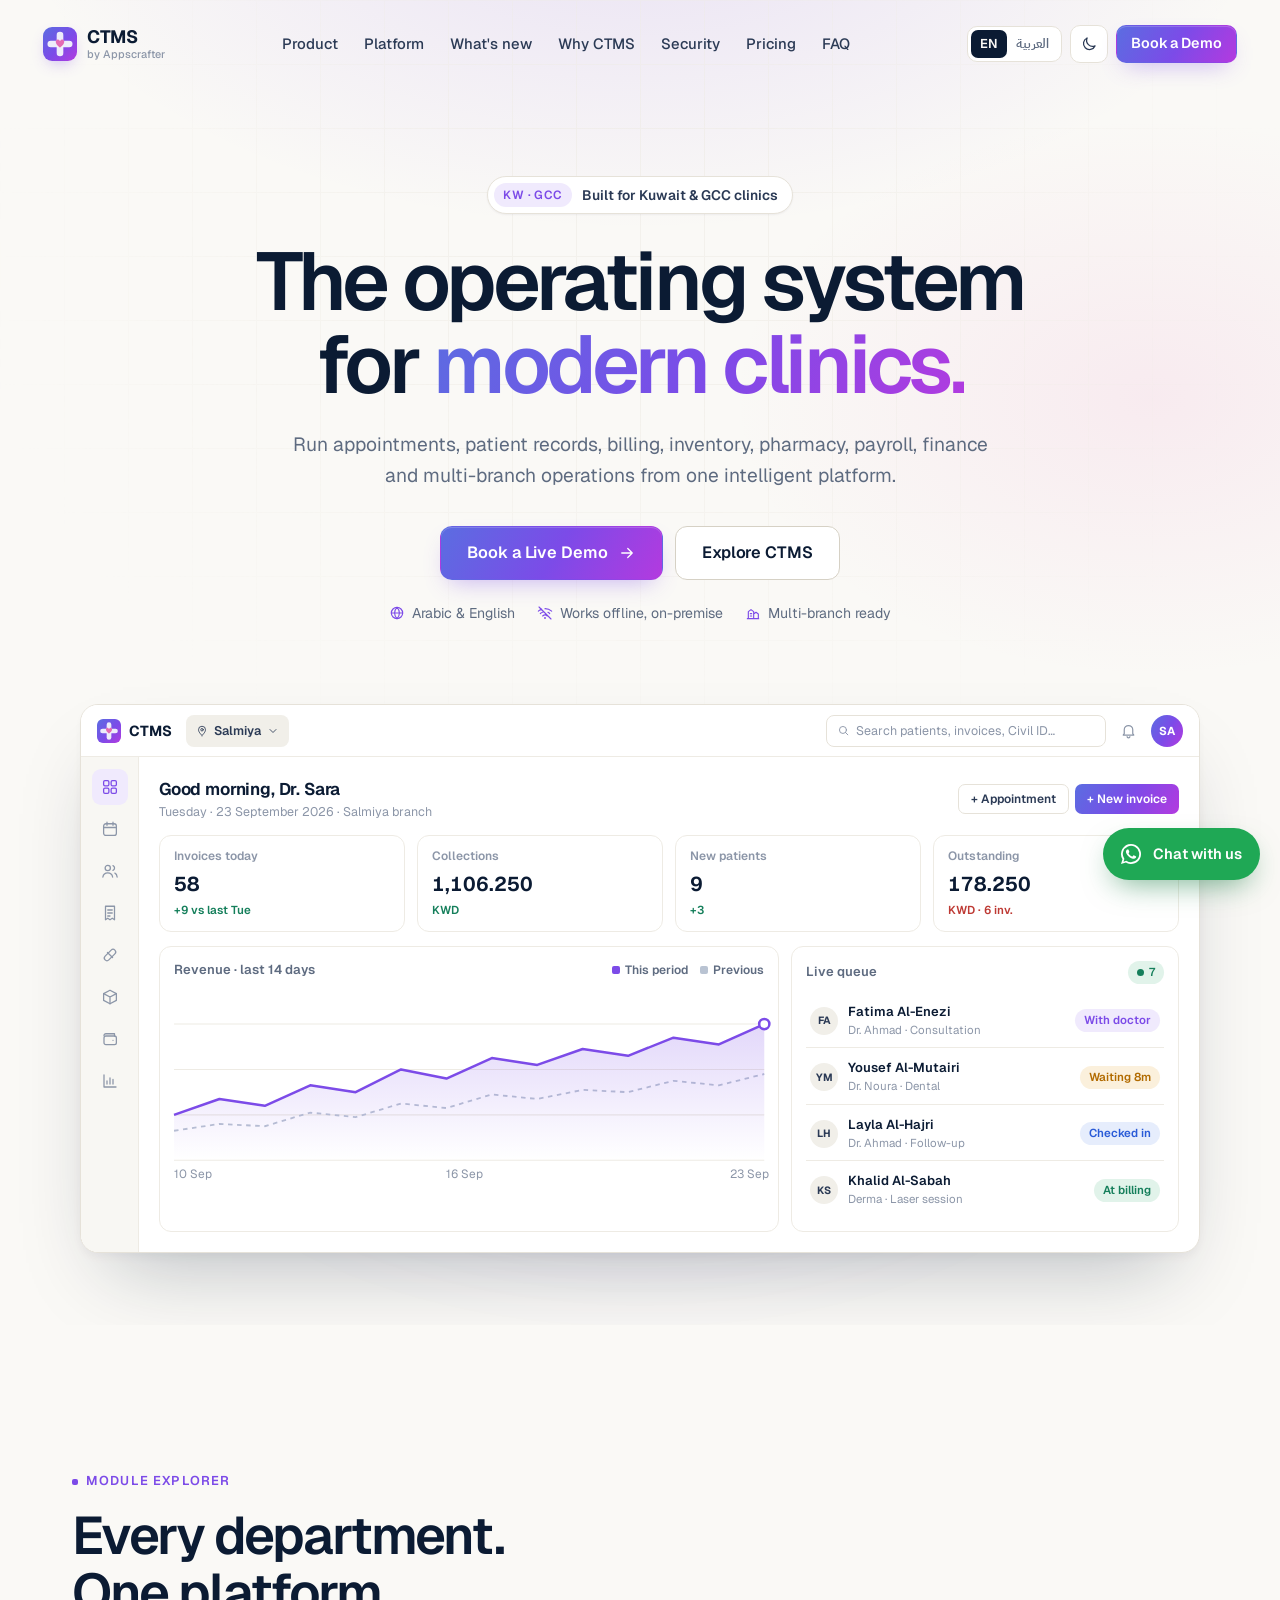
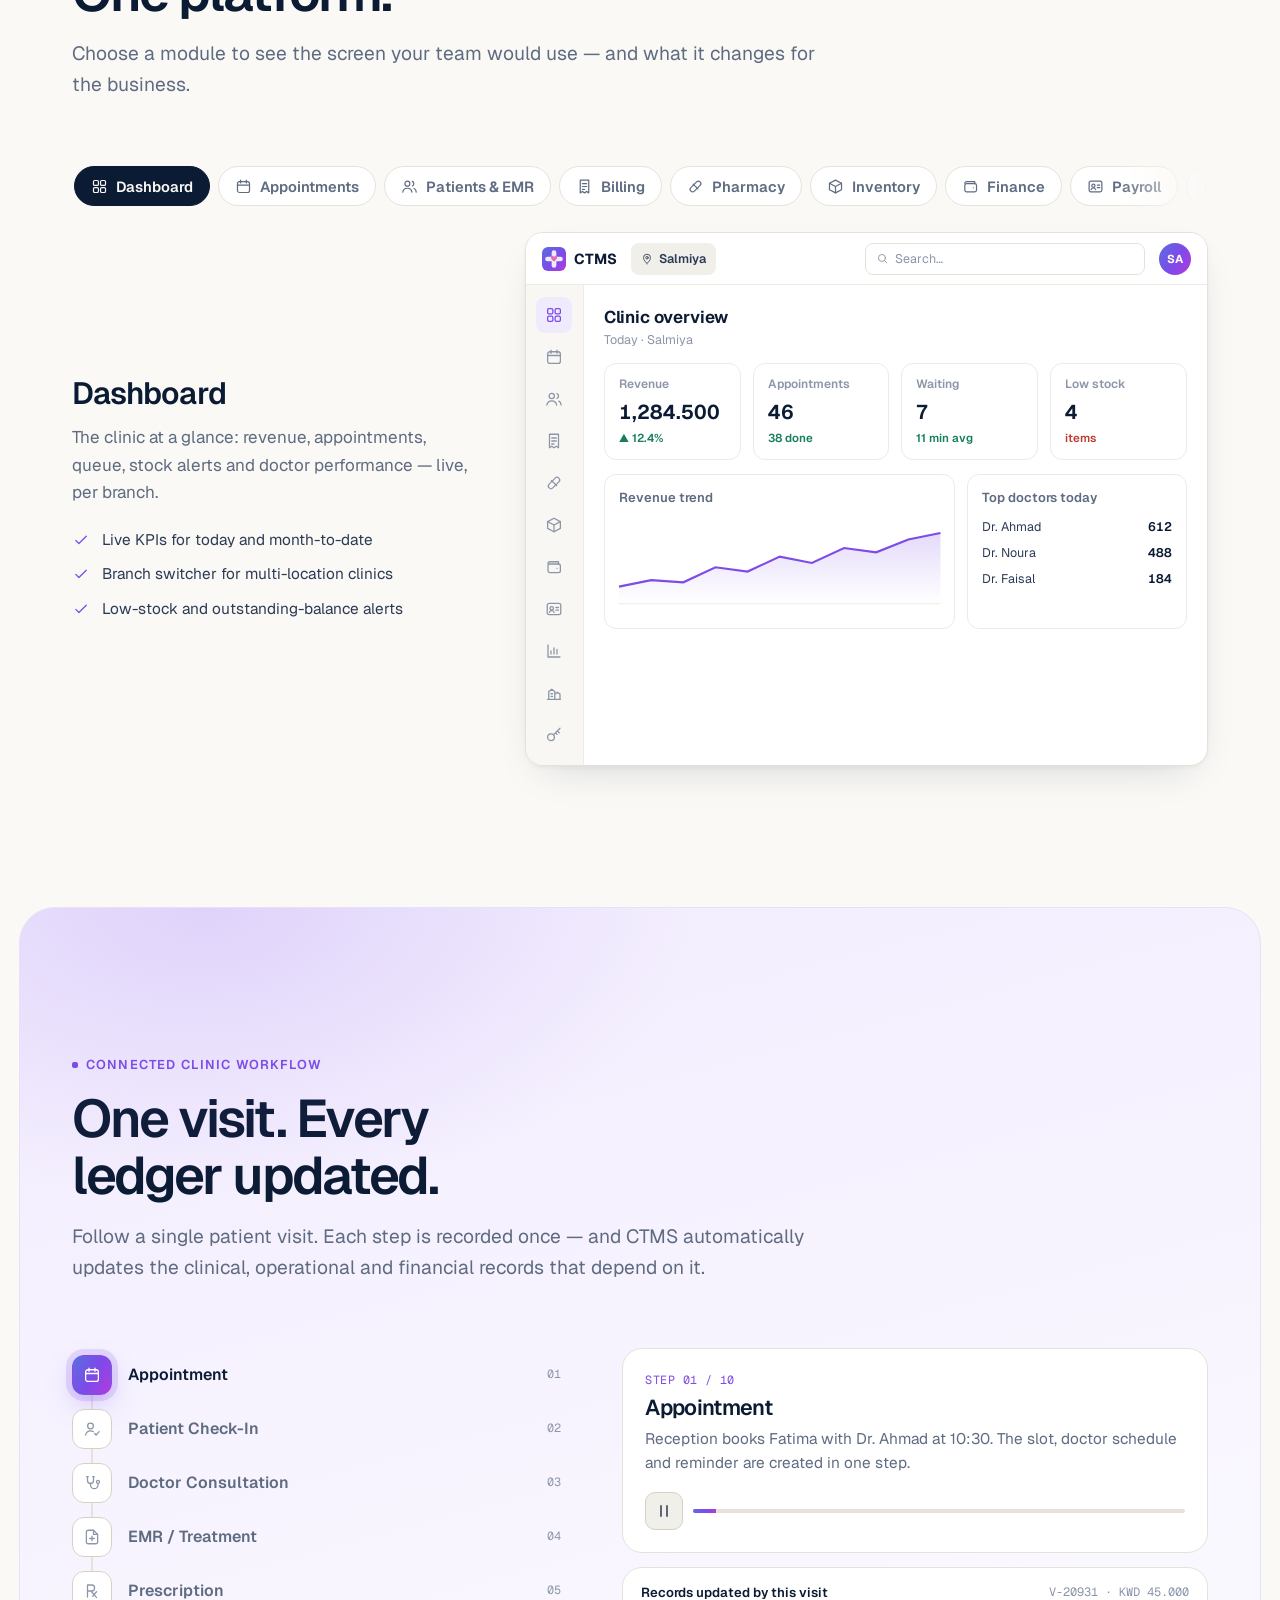
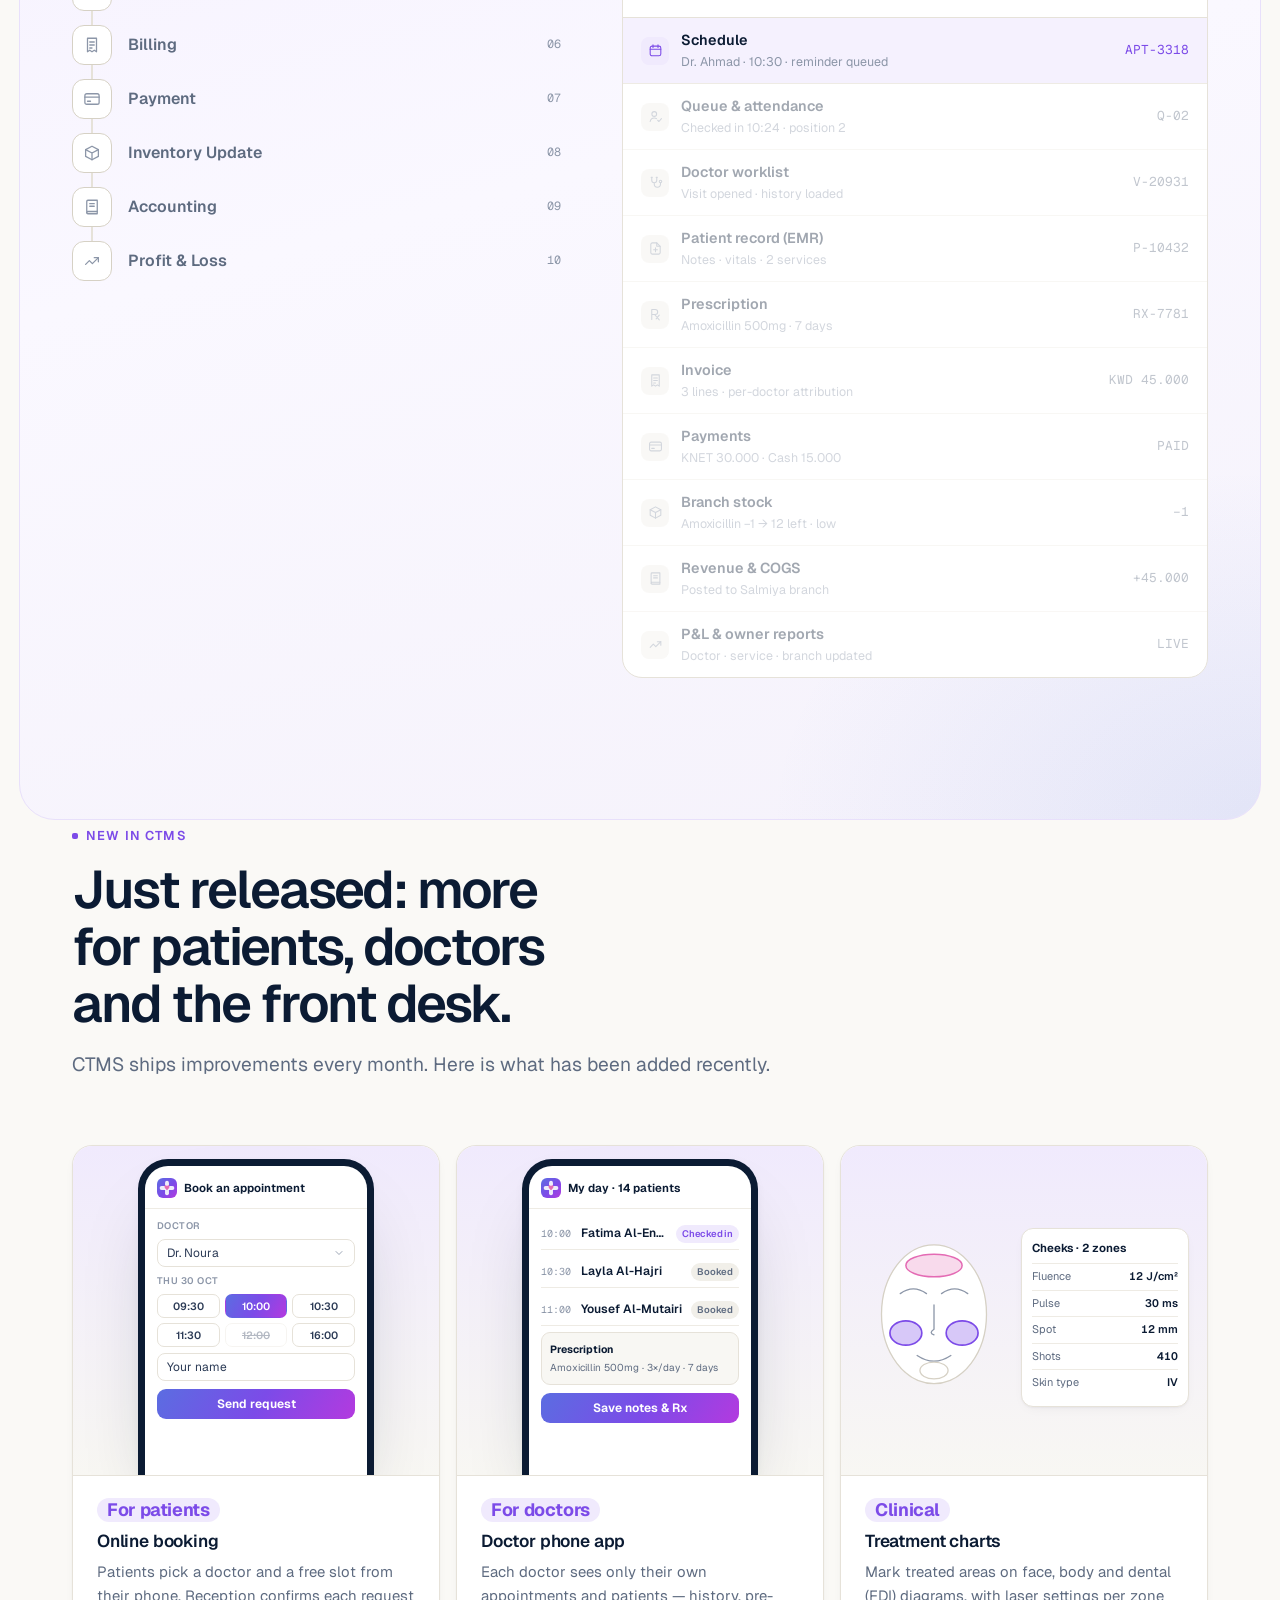
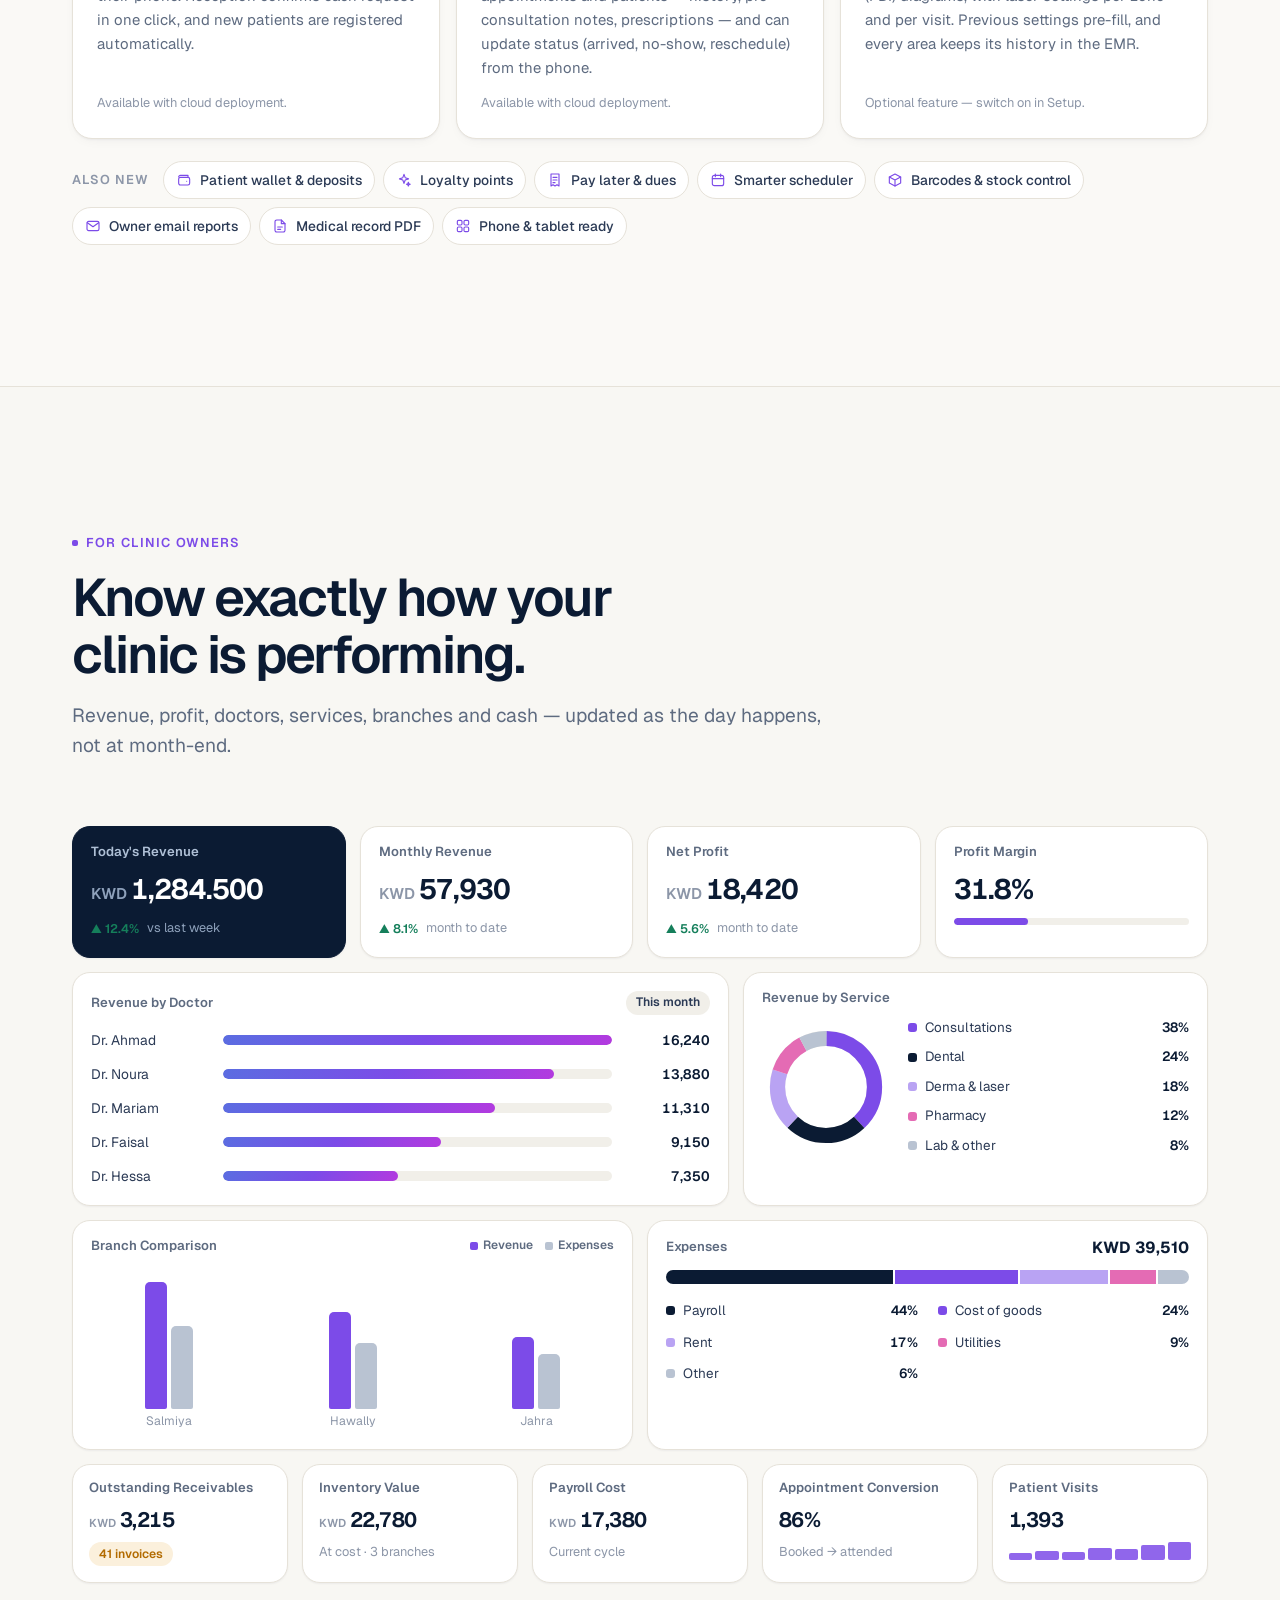
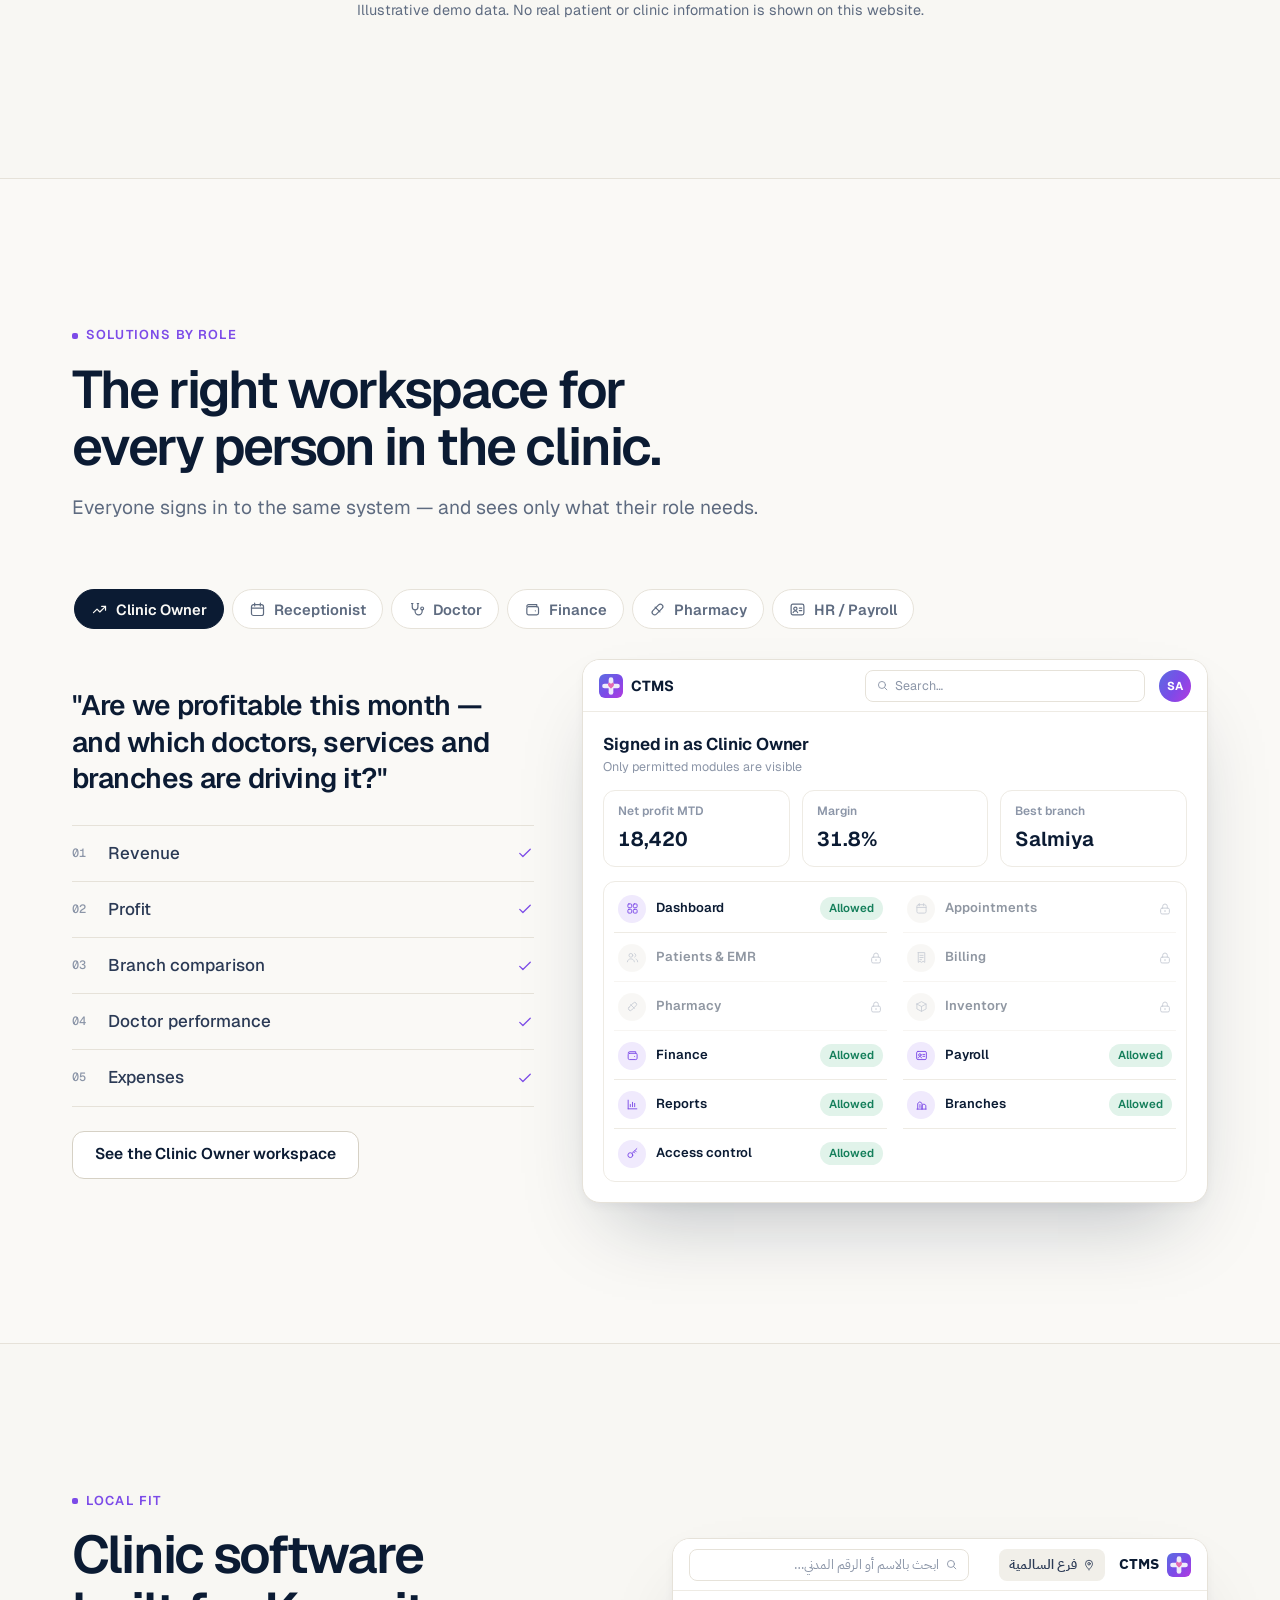
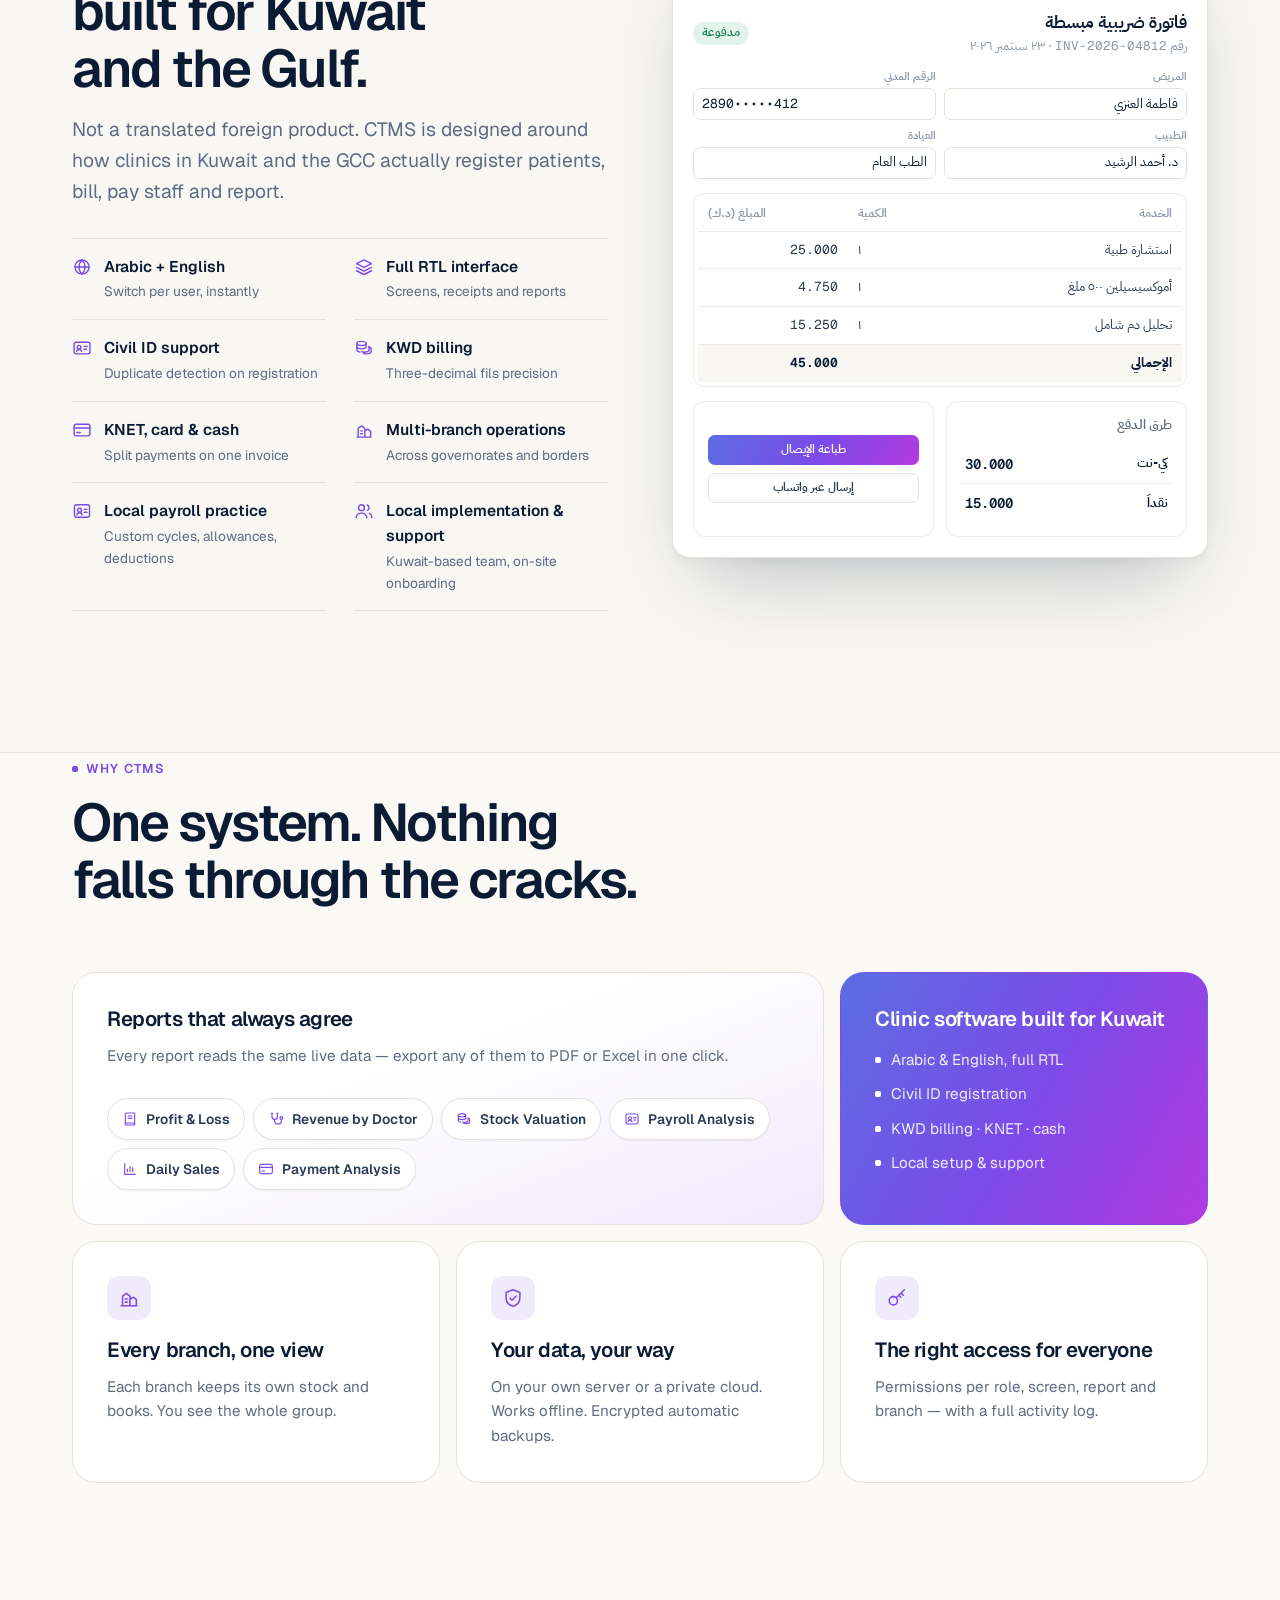
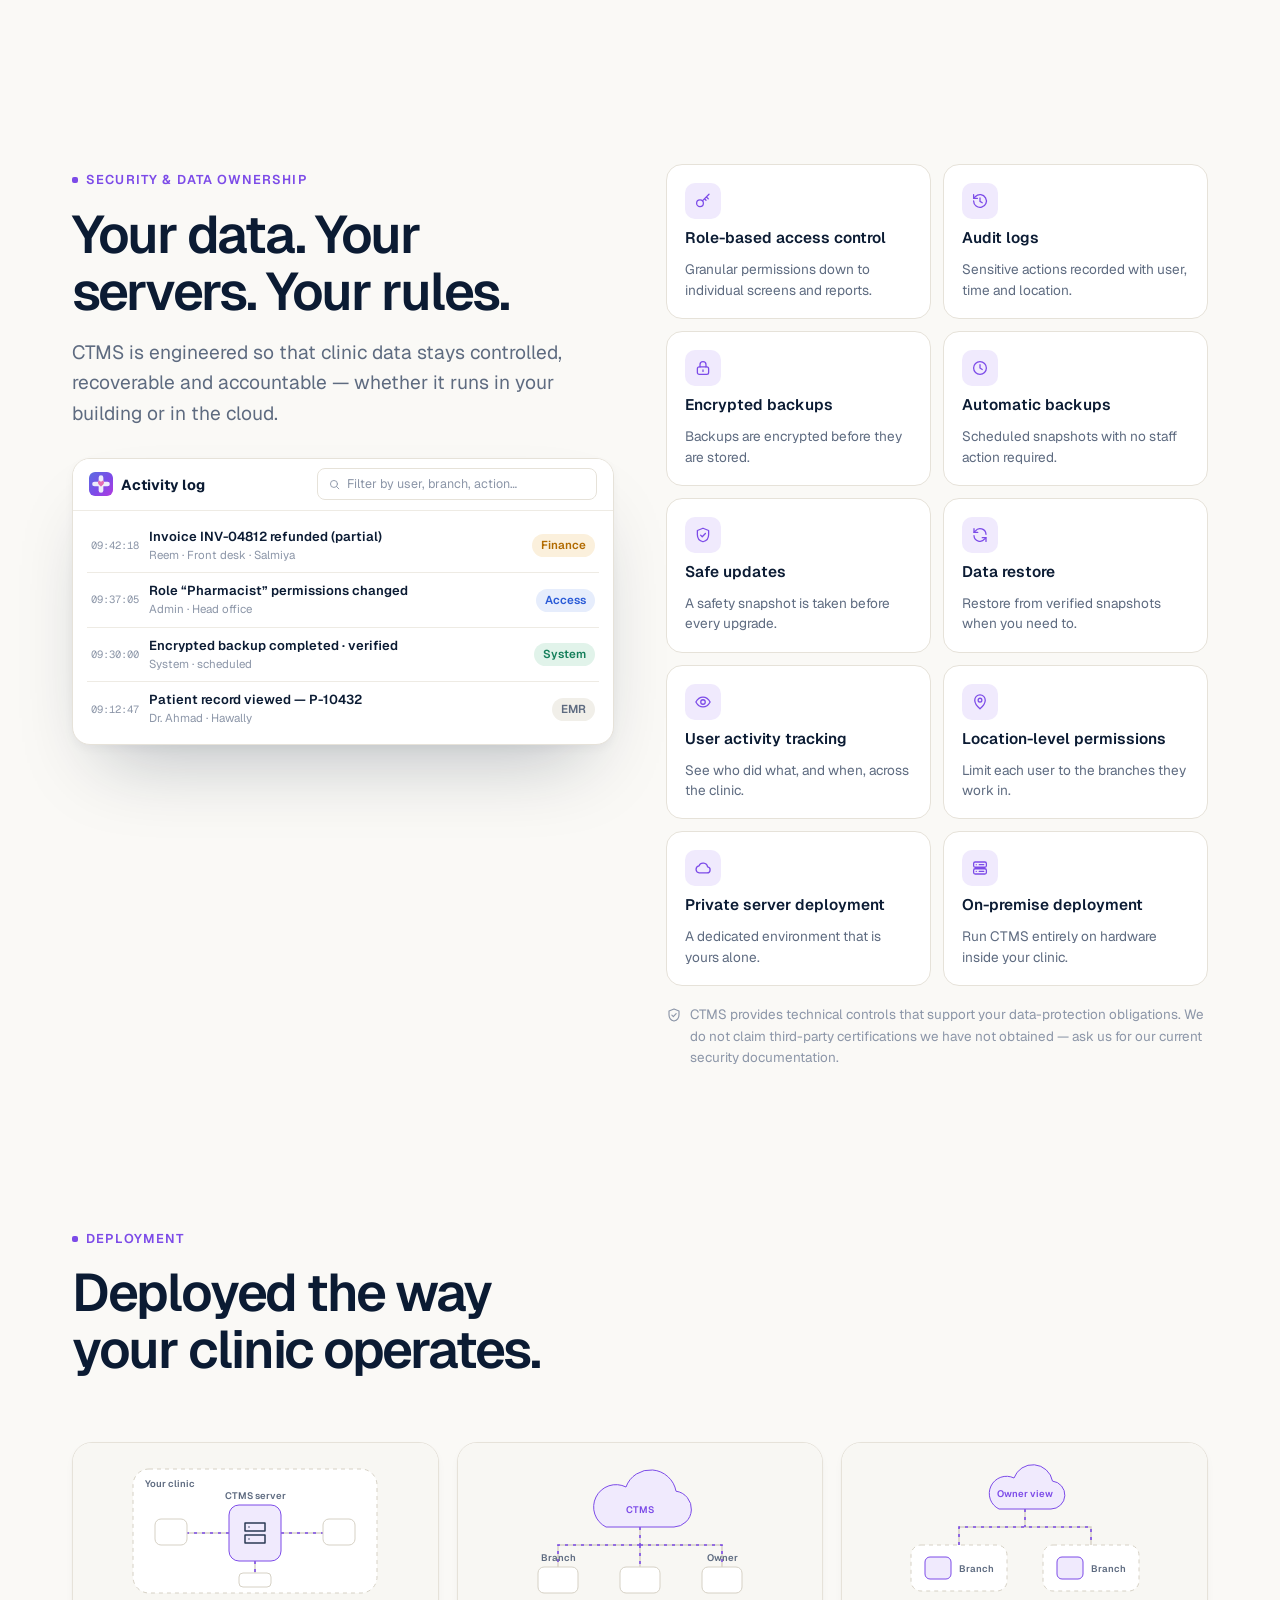
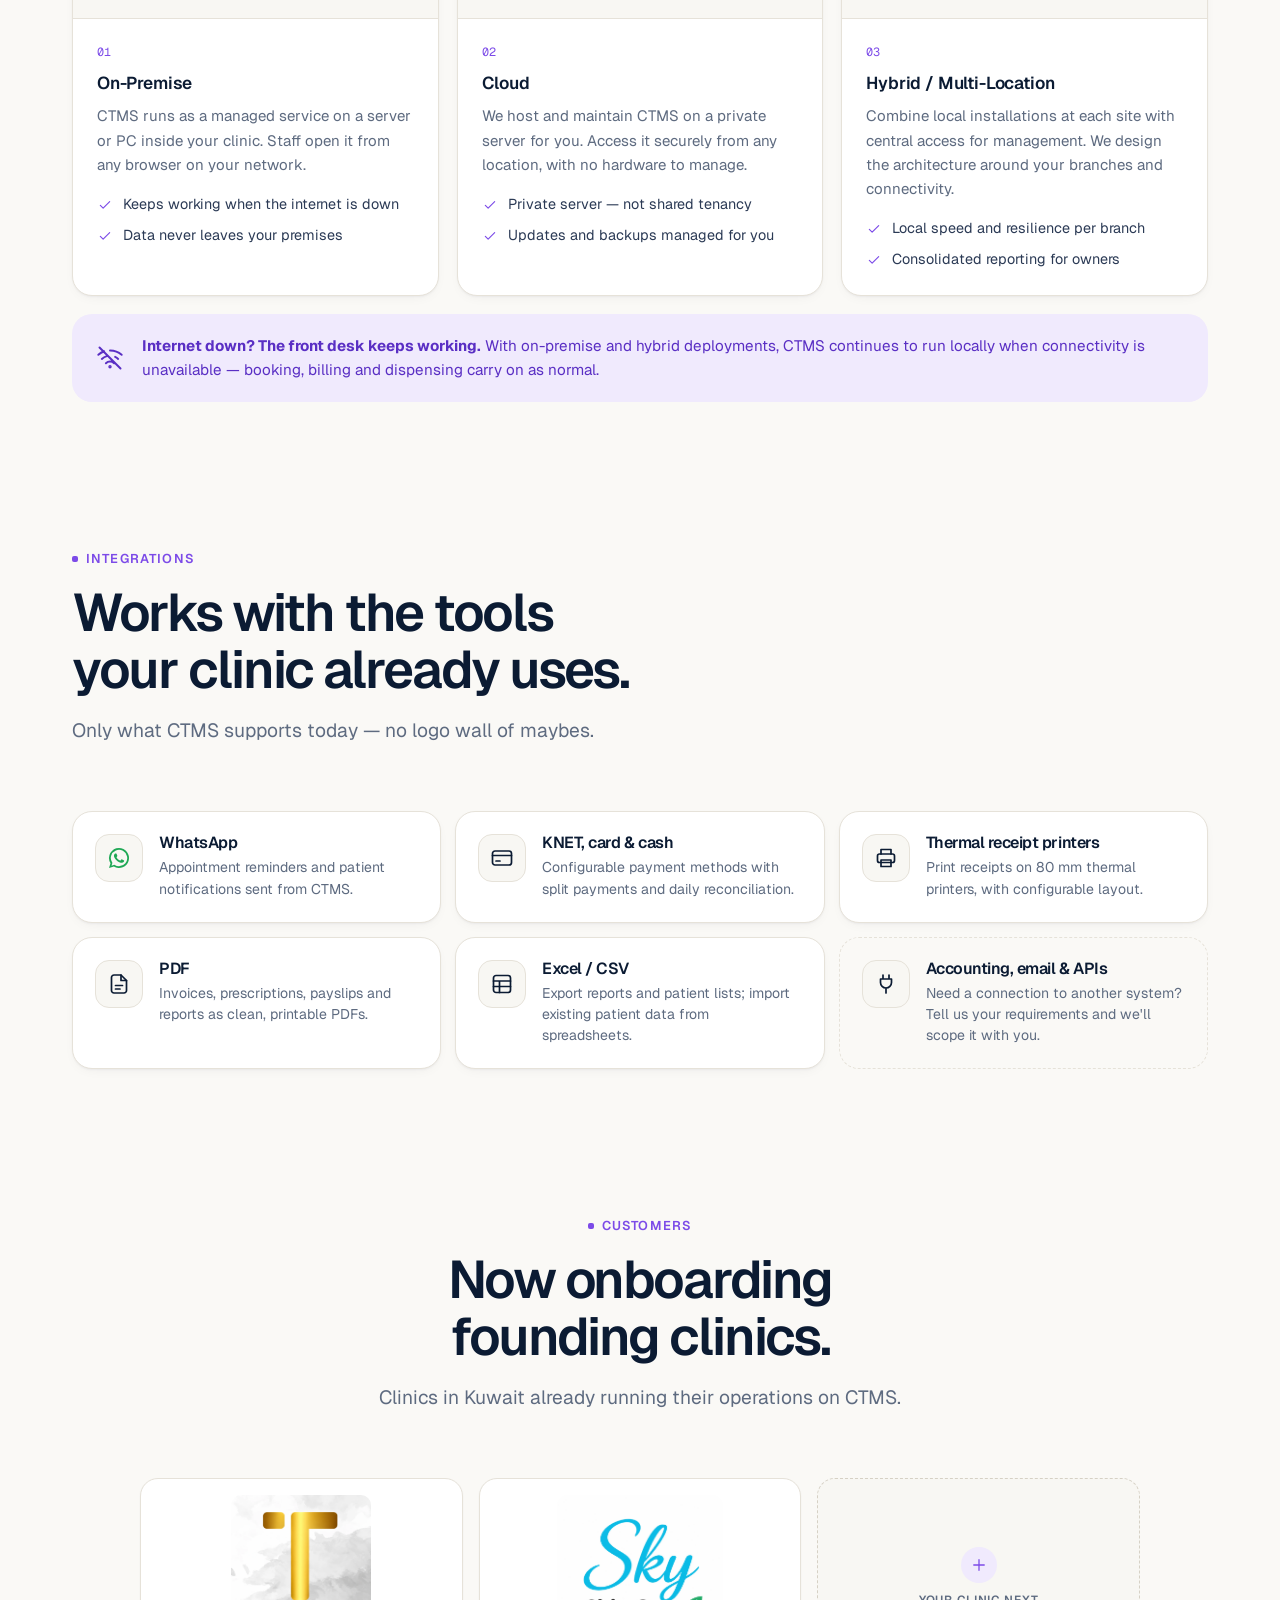
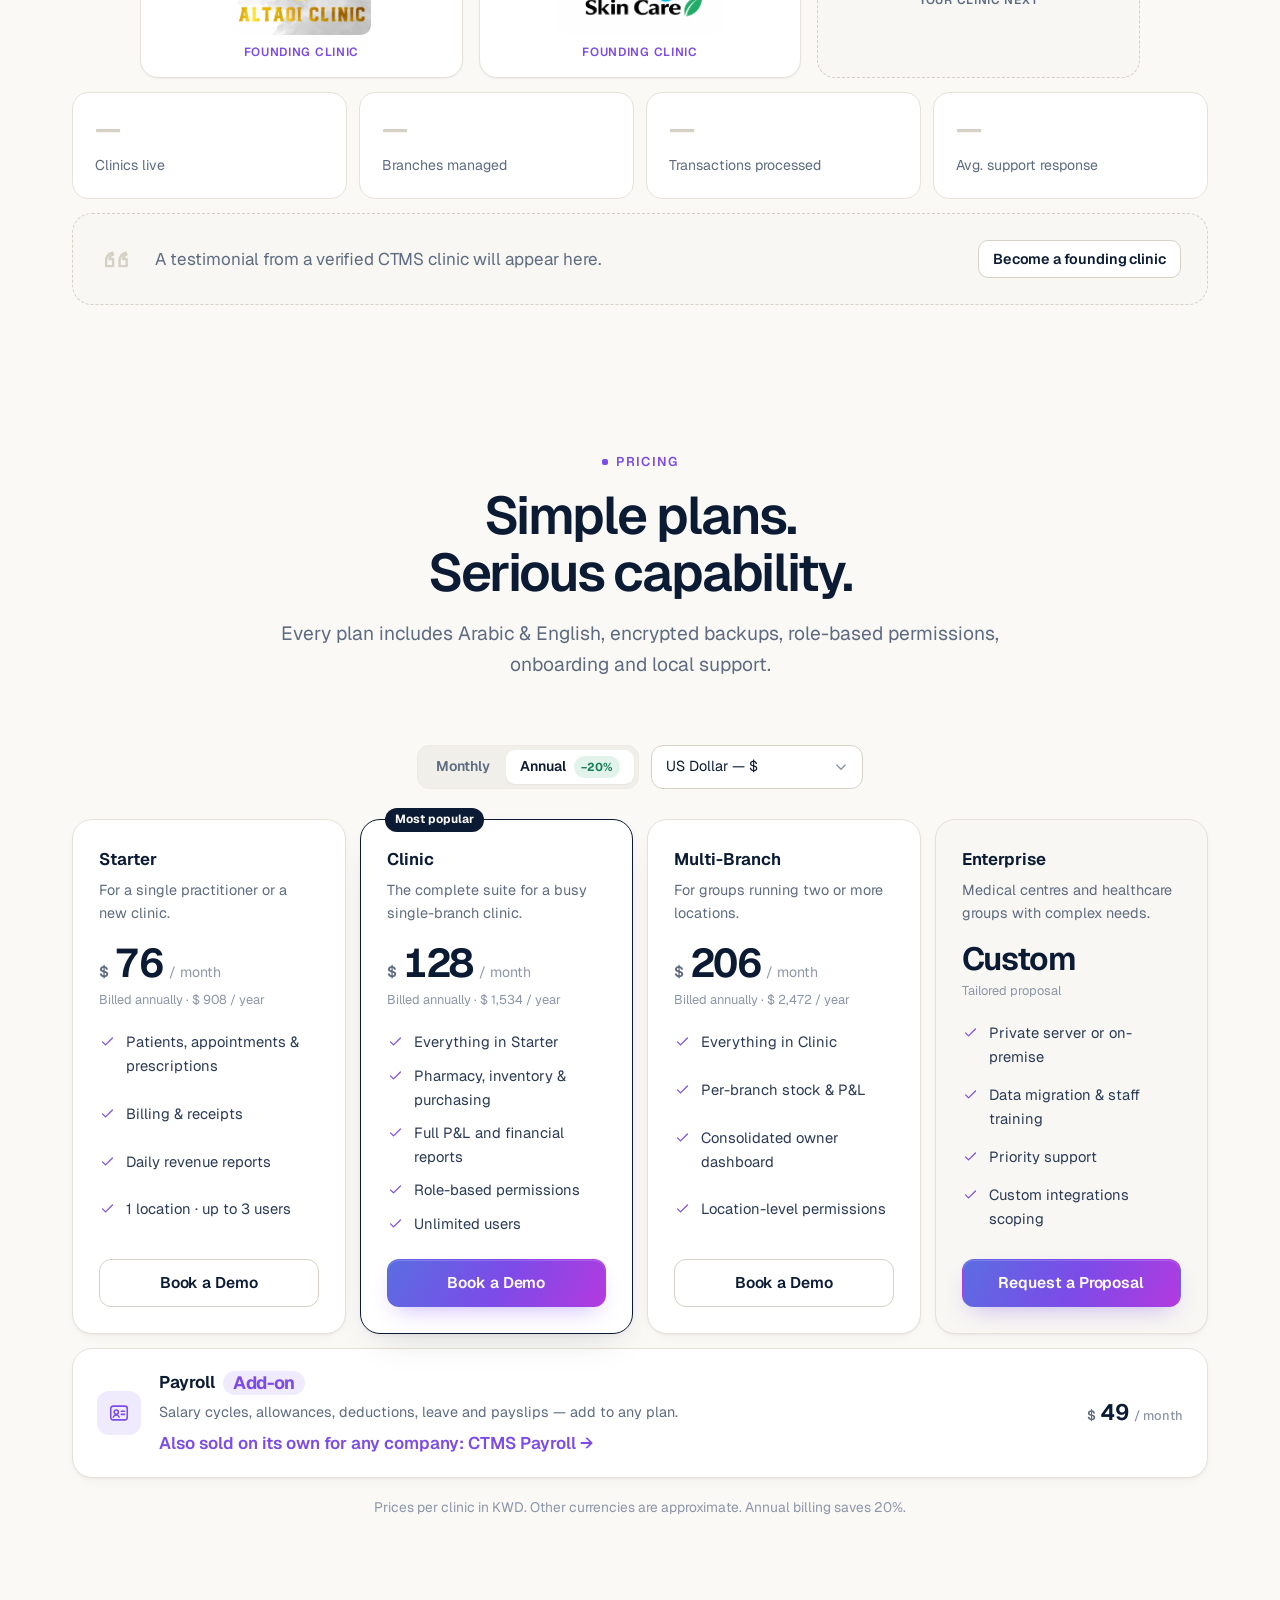
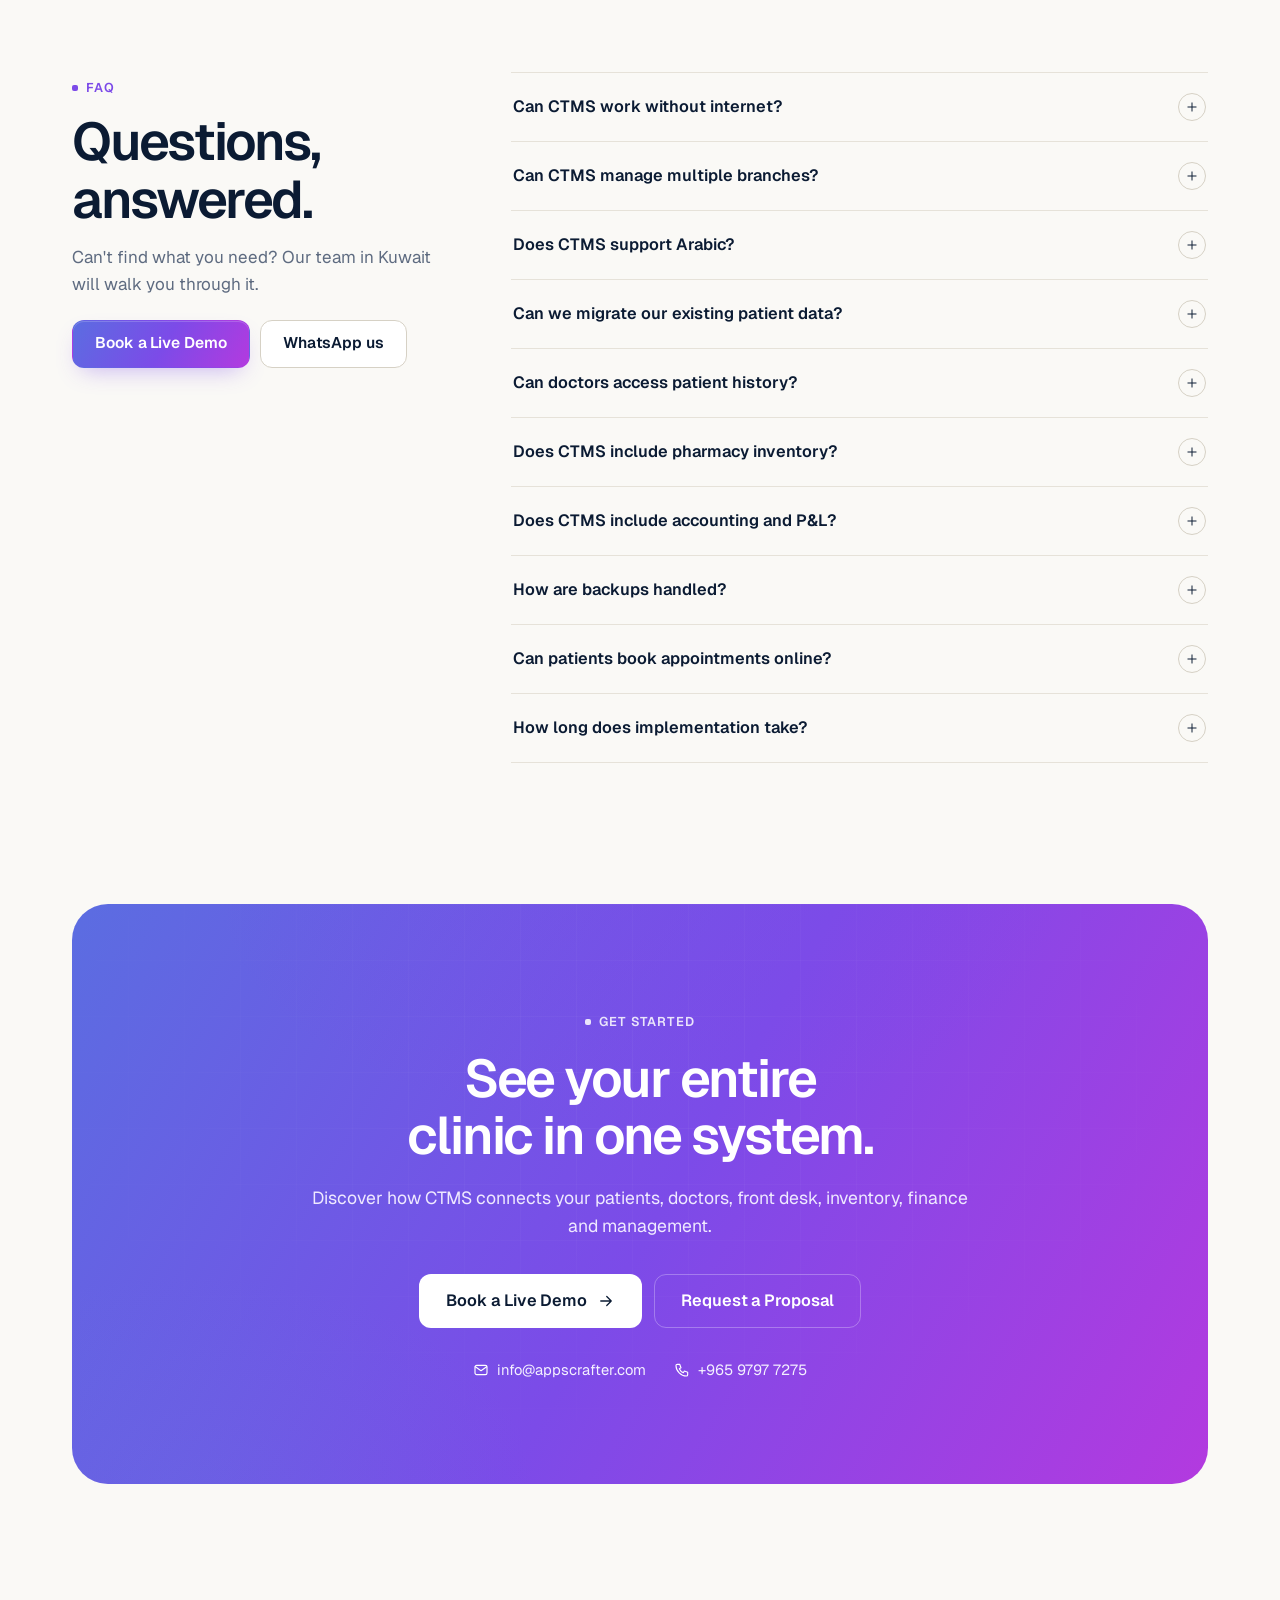
==== commit 45e4c209: "Restore customer section as before (founding clinic cards, stats, testimonial); drop hero logo strip" ====
--- a/index.html
+++ b/index.html
@@ -31,8 +31,8 @@
 <link rel="preconnect" href="https://fonts.googleapis.com">
 <link rel="preconnect" href="https://fonts.gstatic.com" crossorigin>
 <link rel="stylesheet" href="https://fonts.googleapis.com/css2?family=Baloo+2:wght@800&family=Geist:wght@400;500;600;700&family=Geist+Mono:wght@400;500&family=IBM+Plex+Sans+Arabic:wght@400;500;600;700&display=swap">
-<link rel="stylesheet" href="assets/ctms.css?v=202610261931">
-<link rel="stylesheet" href="assets/site.css?v=202610261931">
+<link rel="stylesheet" href="assets/ctms.css?v=202610261935">
+<link rel="stylesheet" href="assets/site.css?v=202610261935">
 <script>document.documentElement.classList.remove('no-js');try{var t=localStorage.getItem('ctms-theme');if(t)document.documentElement.setAttribute('data-theme',t);if(localStorage.getItem('ctms-lang')==='ar'&&!/[?&]lang=en/.test(location.search))location.replace('ar/'+location.hash);}catch(e){}</script>
 <script type="application/ld+json">
 {"@context":"https://schema.org","@type":"SoftwareApplication","name":"CTMS — Clinic Top Management System","applicationCategory":"BusinessApplication","applicationSubCategory":"Clinic management software","operatingSystem":"Windows, Web browser","inLanguage":["en","ar"],"description":"Clinic operating system for Kuwait and the GCC: appointments, patient records, billing, pharmacy, inventory, payroll, finance and multi-branch reporting.","url":"https://ctms.website/","offers":{"@type":"Offer","priceCurrency":"KWD","price":"29","availability":"https://schema.org/InStock"},"publisher":{"@type":"Organization","name":"Appscrafter","email":"info@appscrafter.com","telephone":"+965 9797 7275","areaServed":["KW","SA","AE","QA","BH","OM"]}}
@@ -249,11 +249,6 @@
         <div class="float f6"><div class="fl-h"><span class="fl-ic warn"><svg class="ico"><use href="#i-box"/></svg></span><span data-i18n="fl4">Low Stock</span></div><b style="font-size:14px" data-i18n="fl4b">Amoxicillin 500mg</b><div class="fl-sub"><span class="pill warn" data-i18n="fl4s">12 left · reorder</span></div></div>
       </div>
     </div>
-    <div class="logos reveal">
-      <span data-i18n="lg_lbl">Trusted by founding clinics in Kuwait</span>
-      <img src="assets/clients/al-taqi-clinic.webp" alt="Al Taqi Clinic" width="1254" height="1254" loading="lazy" decoding="async">
-      <img src="assets/clients/sky-skin-care.webp" alt="Sky Skin Care" width="1370" height="1149" loading="lazy" decoding="async">
-    </div>
   </div>
 </section>
 
@@ -708,6 +703,35 @@
   </div>
 </section>
 
+<!-- ============================ 16. CUSTOMER PROOF (placeholders) ============================ -->
+<!-- TODO: replace placeholders with verified logos, statistics and testimonials. Do not publish invented figures. -->
+<section class="section" style="padding-top:0" id="customers">
+  <div class="wrap">
+    <div class="sec-head center reveal">
+      <span class="eyebrow" data-i18n="pf_eb">Customers</span>
+      <h2 class="t-h2" data-i18n="pf_h2">Now onboarding founding clinics.</h2>
+      <p class="t-lead" data-i18n="pf_p">Clinics in Kuwait already running their operations on CTMS.</p>
+    </div>
+    <!-- Founding clinics: drop logo files into assets/clients/ and swap the .cl-name span for <img src="assets/clients/…" alt="…"> -->
+    <div class="proof-logos reveal" aria-label="Founding clinics using CTMS">
+      <div class="cl"><img src="assets/clients/al-taqi-clinic.webp" alt="Al Taqi Clinic" width="1254" height="1254" loading="lazy" decoding="async"><small data-i18n="pf_tag">Founding clinic</small></div>
+      <div class="cl"><img src="assets/clients/sky-skin-care.webp" alt="Sky Skin Care" width="1370" height="1149" loading="lazy" decoding="async"><small data-i18n="pf_tag">Founding clinic</small></div>
+      <button class="cl cl-next" type="button" data-demo data-kind="founding"><span class="cl-plus"><svg class="ico"><use href="#i-plus"/></svg></span><small data-i18n="pf_next">Your clinic next</small></button>
+    </div>
+    <div class="proof-stats reveal">
+      <div><b>—</b><span data-i18n="pf_s1">Clinics live</span></div>
+      <div><b>—</b><span data-i18n="pf_s2">Branches managed</span></div>
+      <div><b>—</b><span data-i18n="pf_s3">Transactions processed</span></div>
+      <div><b>—</b><span data-i18n="pf_s4">Avg. support response</span></div>
+    </div>
+    <div class="proof-q reveal">
+      <svg class="ico"><use href="#i-quote"/></svg>
+      <p data-i18n="pf_q">A testimonial from a verified CTMS clinic will appear here.</p>
+      <button class="btn btn-secondary btn-sm" type="button" data-demo data-kind="founding" data-i18n="pf_cta">Become a founding clinic</button>
+    </div>
+  </div>
+</section>
+
 <!-- ============================ 17. PRICING ============================ -->
 <section class="section" style="padding-top:0" id="pricing">
   <div class="wrap">
@@ -876,6 +900,6 @@
   </div>
 </div>
 
-<script src="assets/app.js?v=202610261931" defer></script>
+<script src="assets/app.js?v=202610261935" defer></script>
 </body>
 </html>
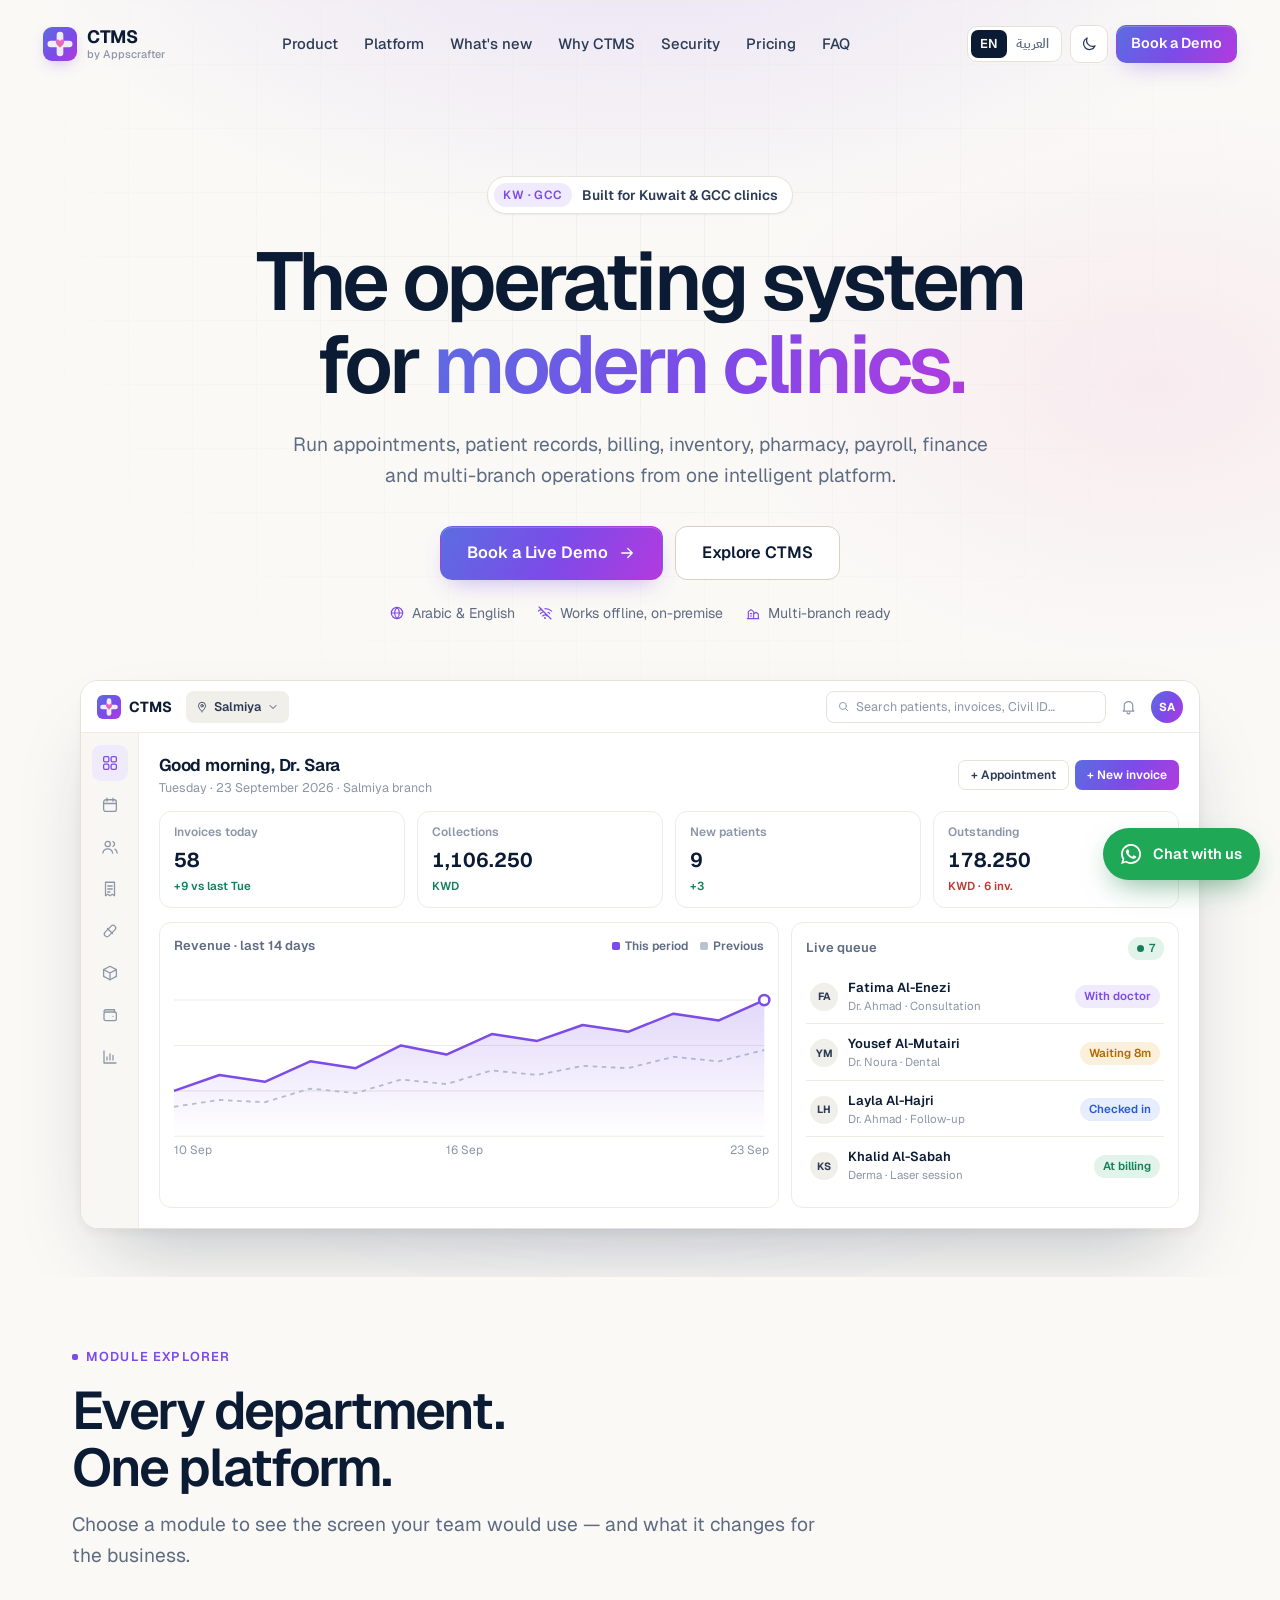
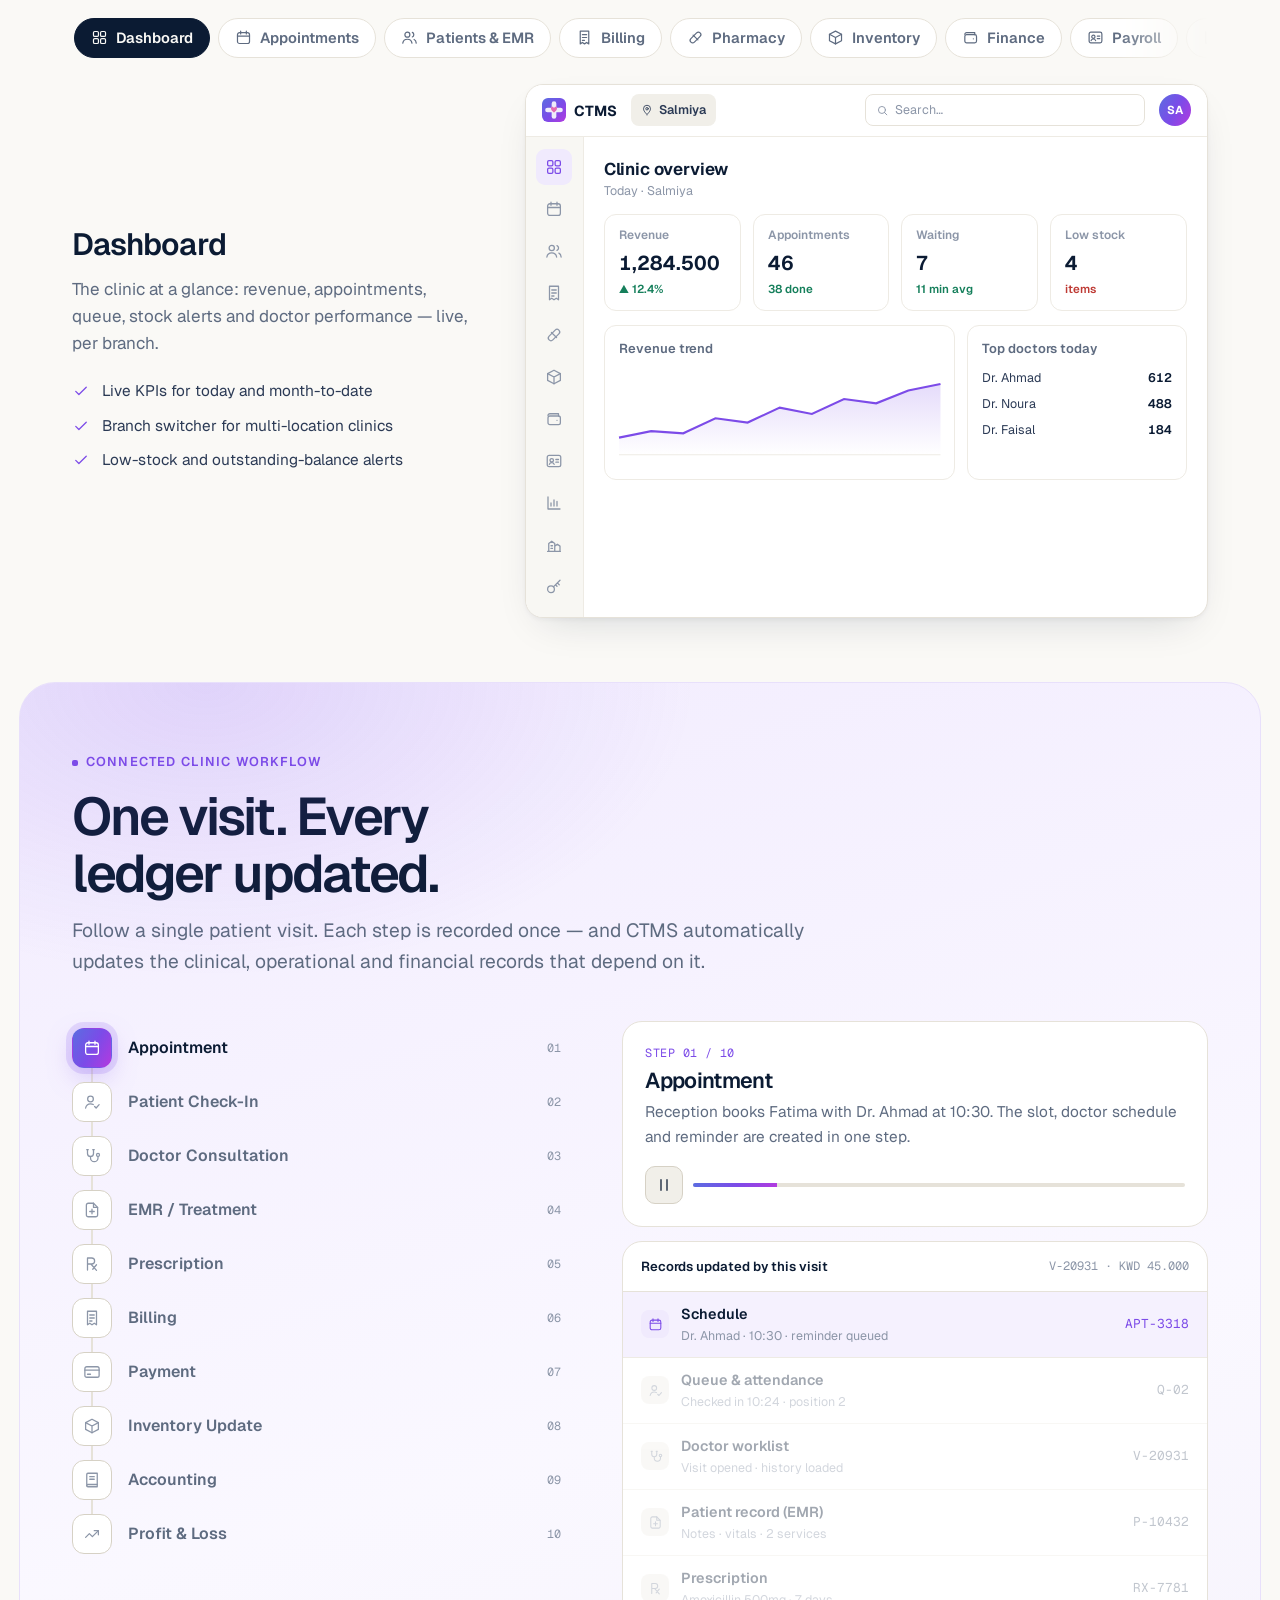
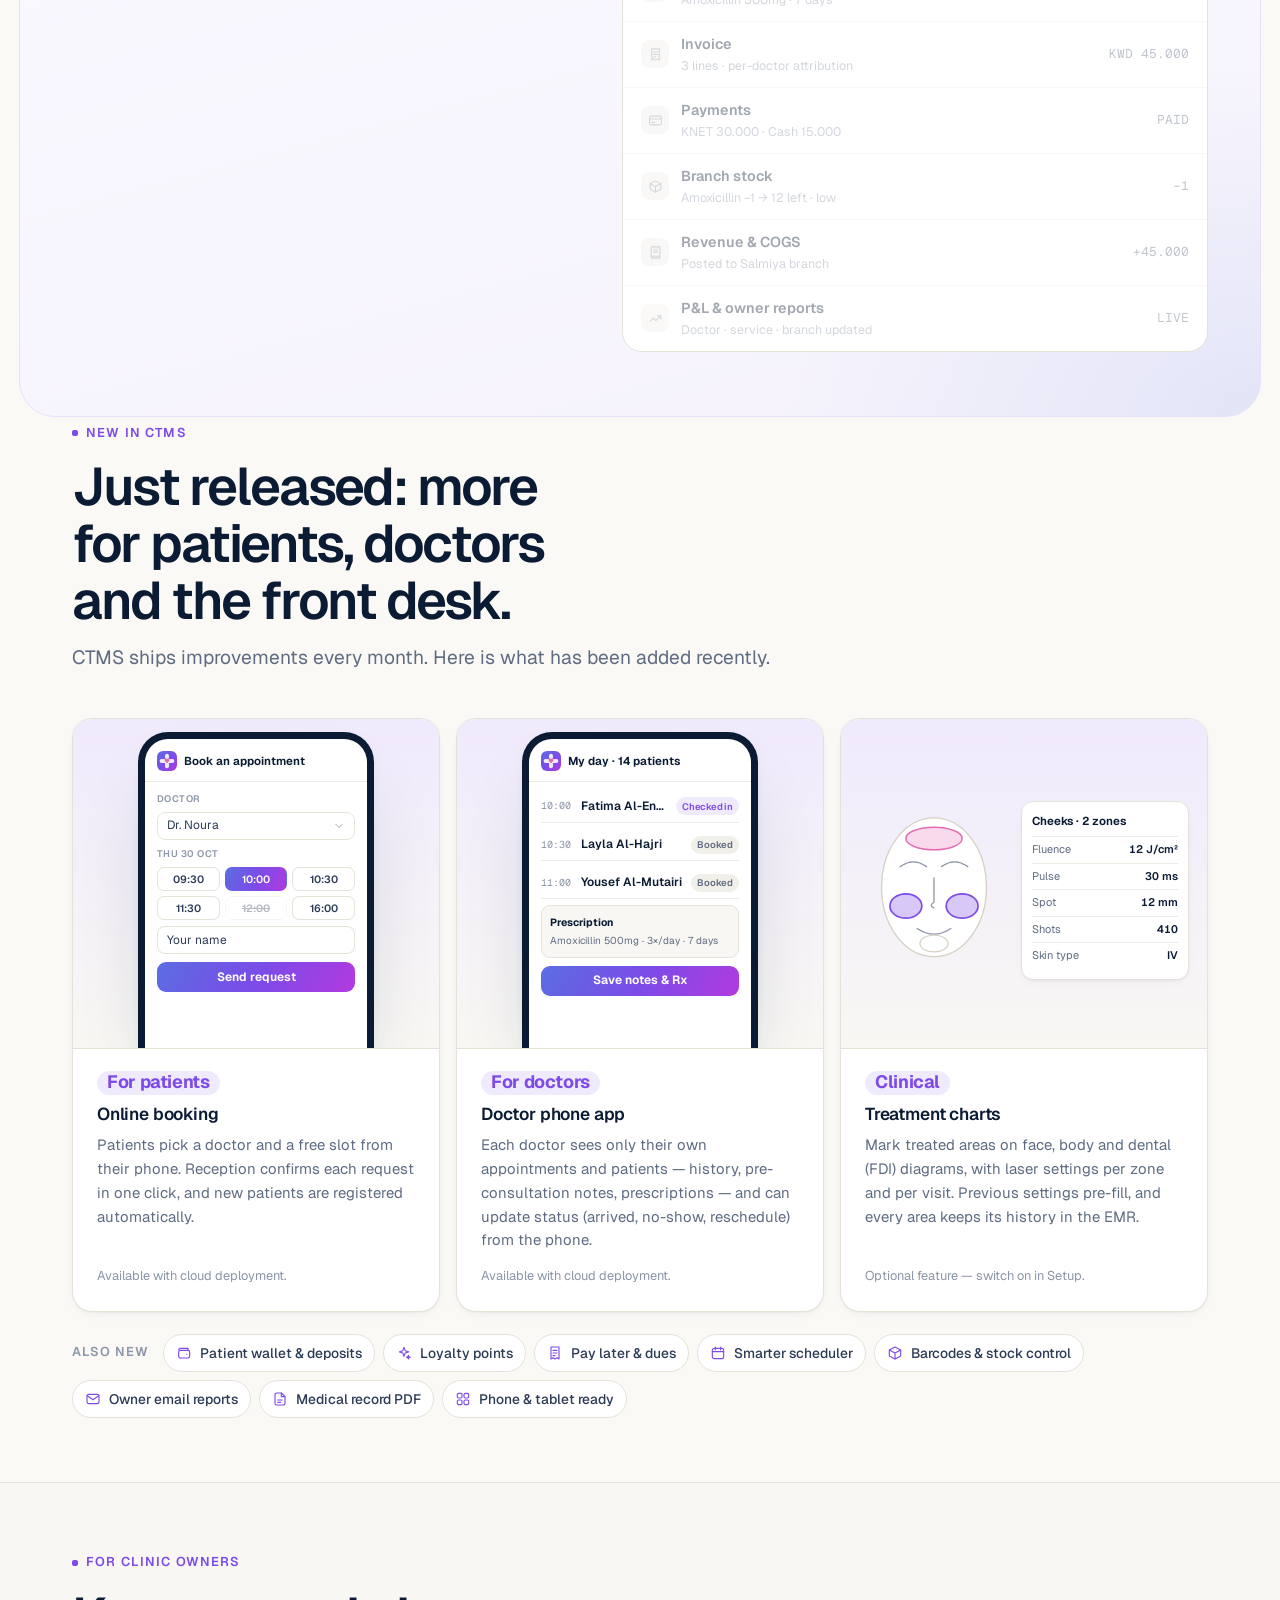
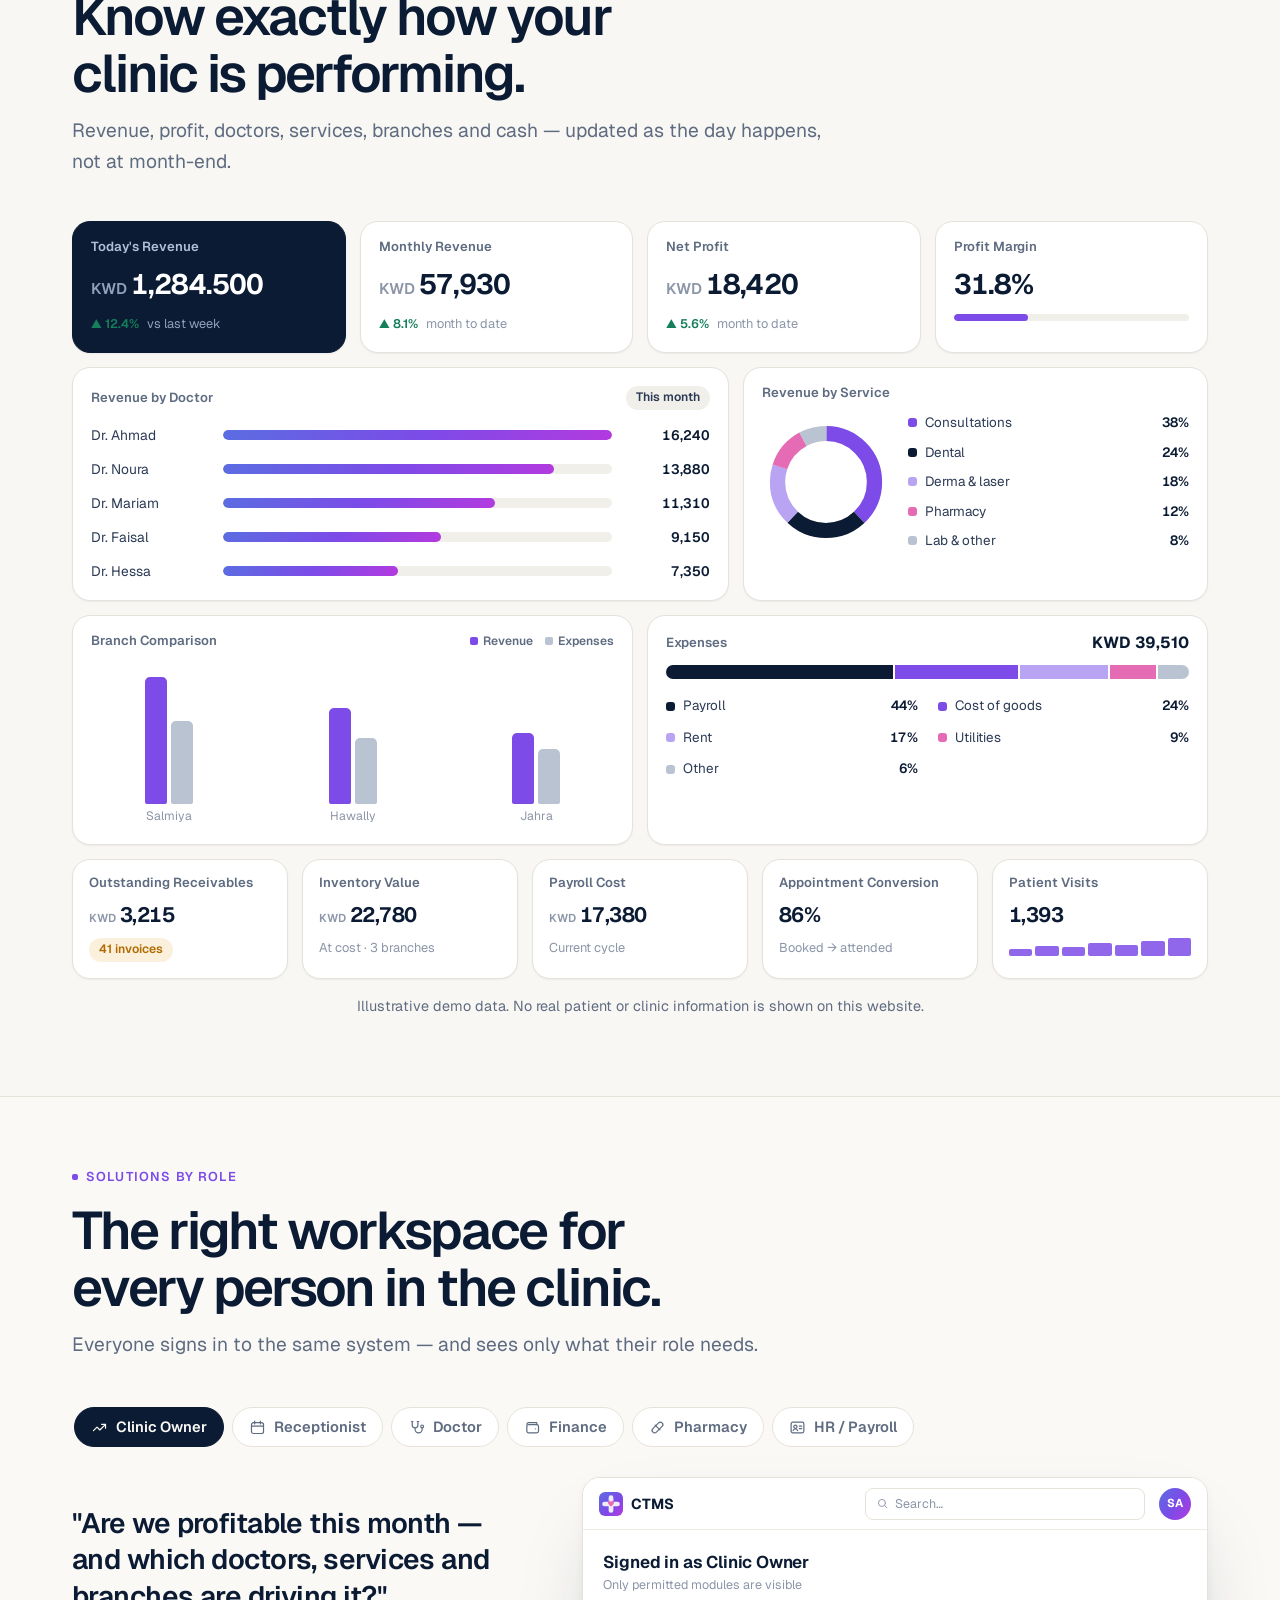
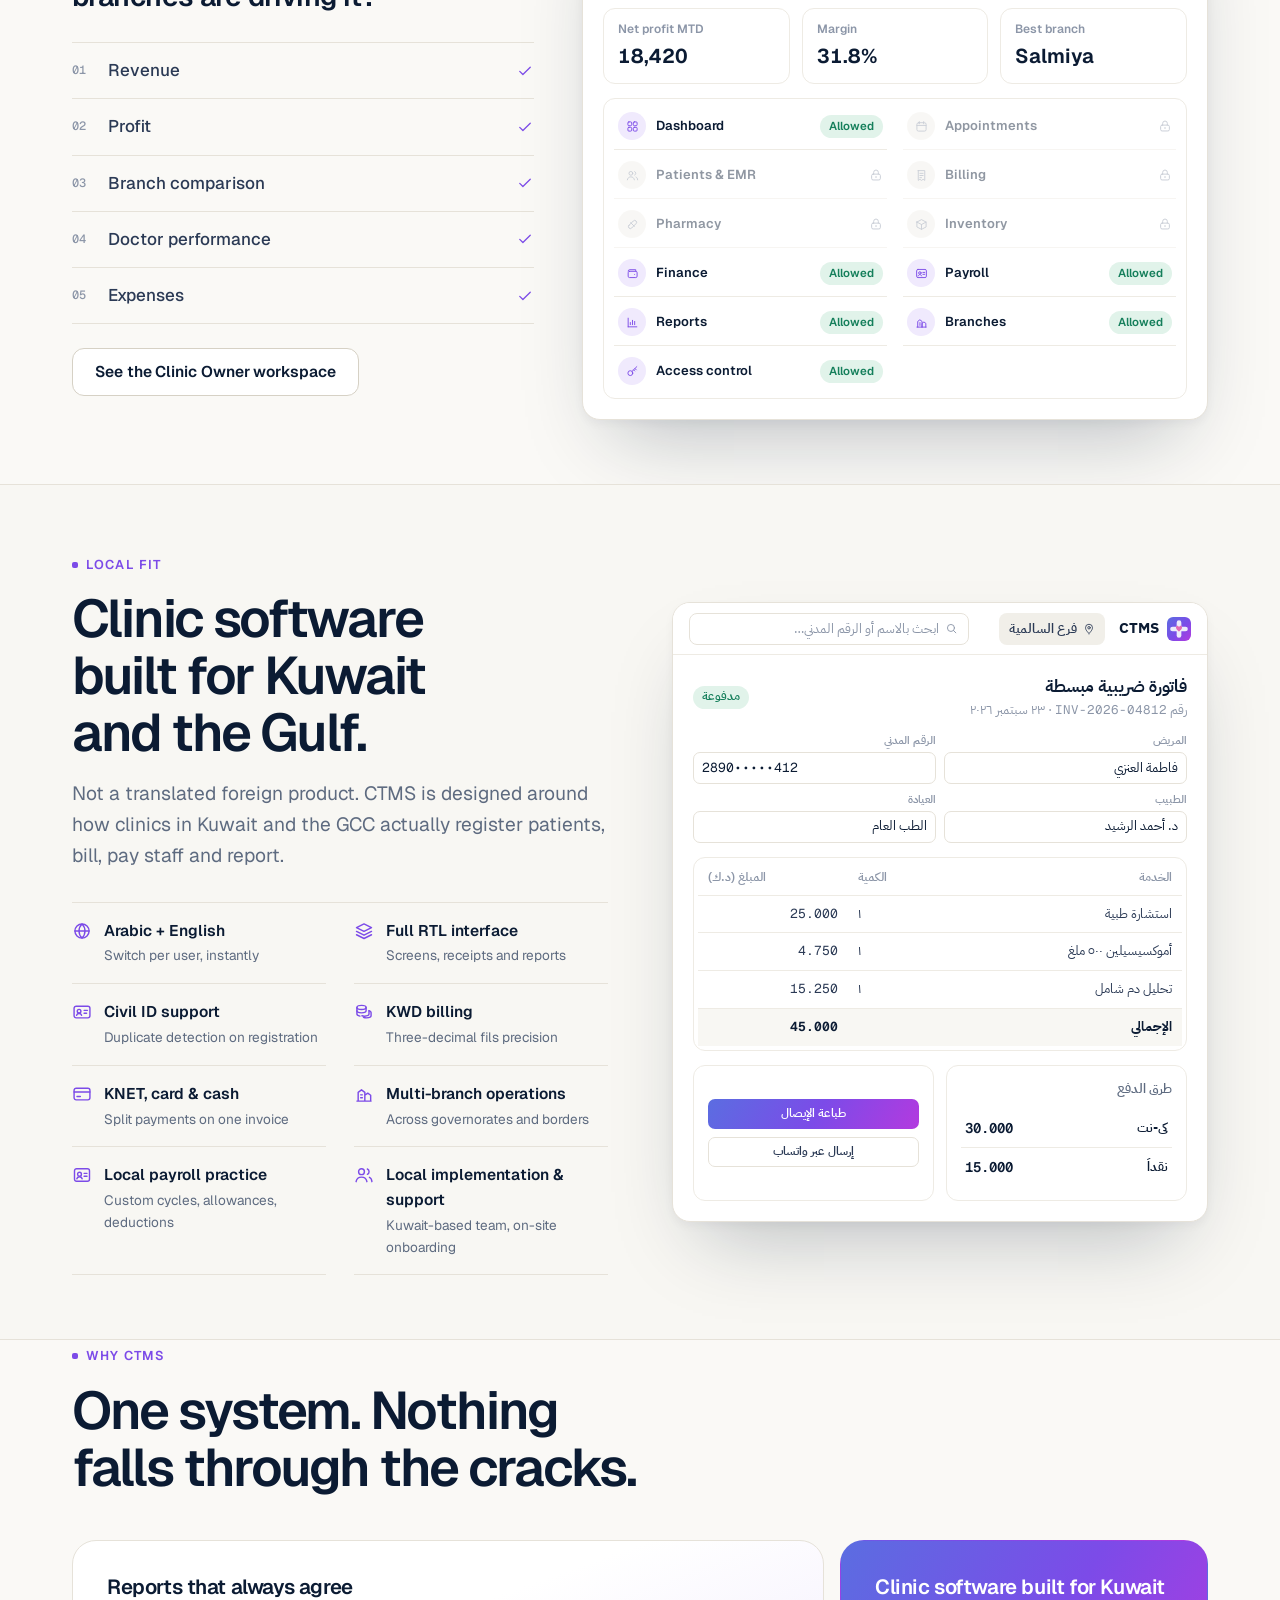
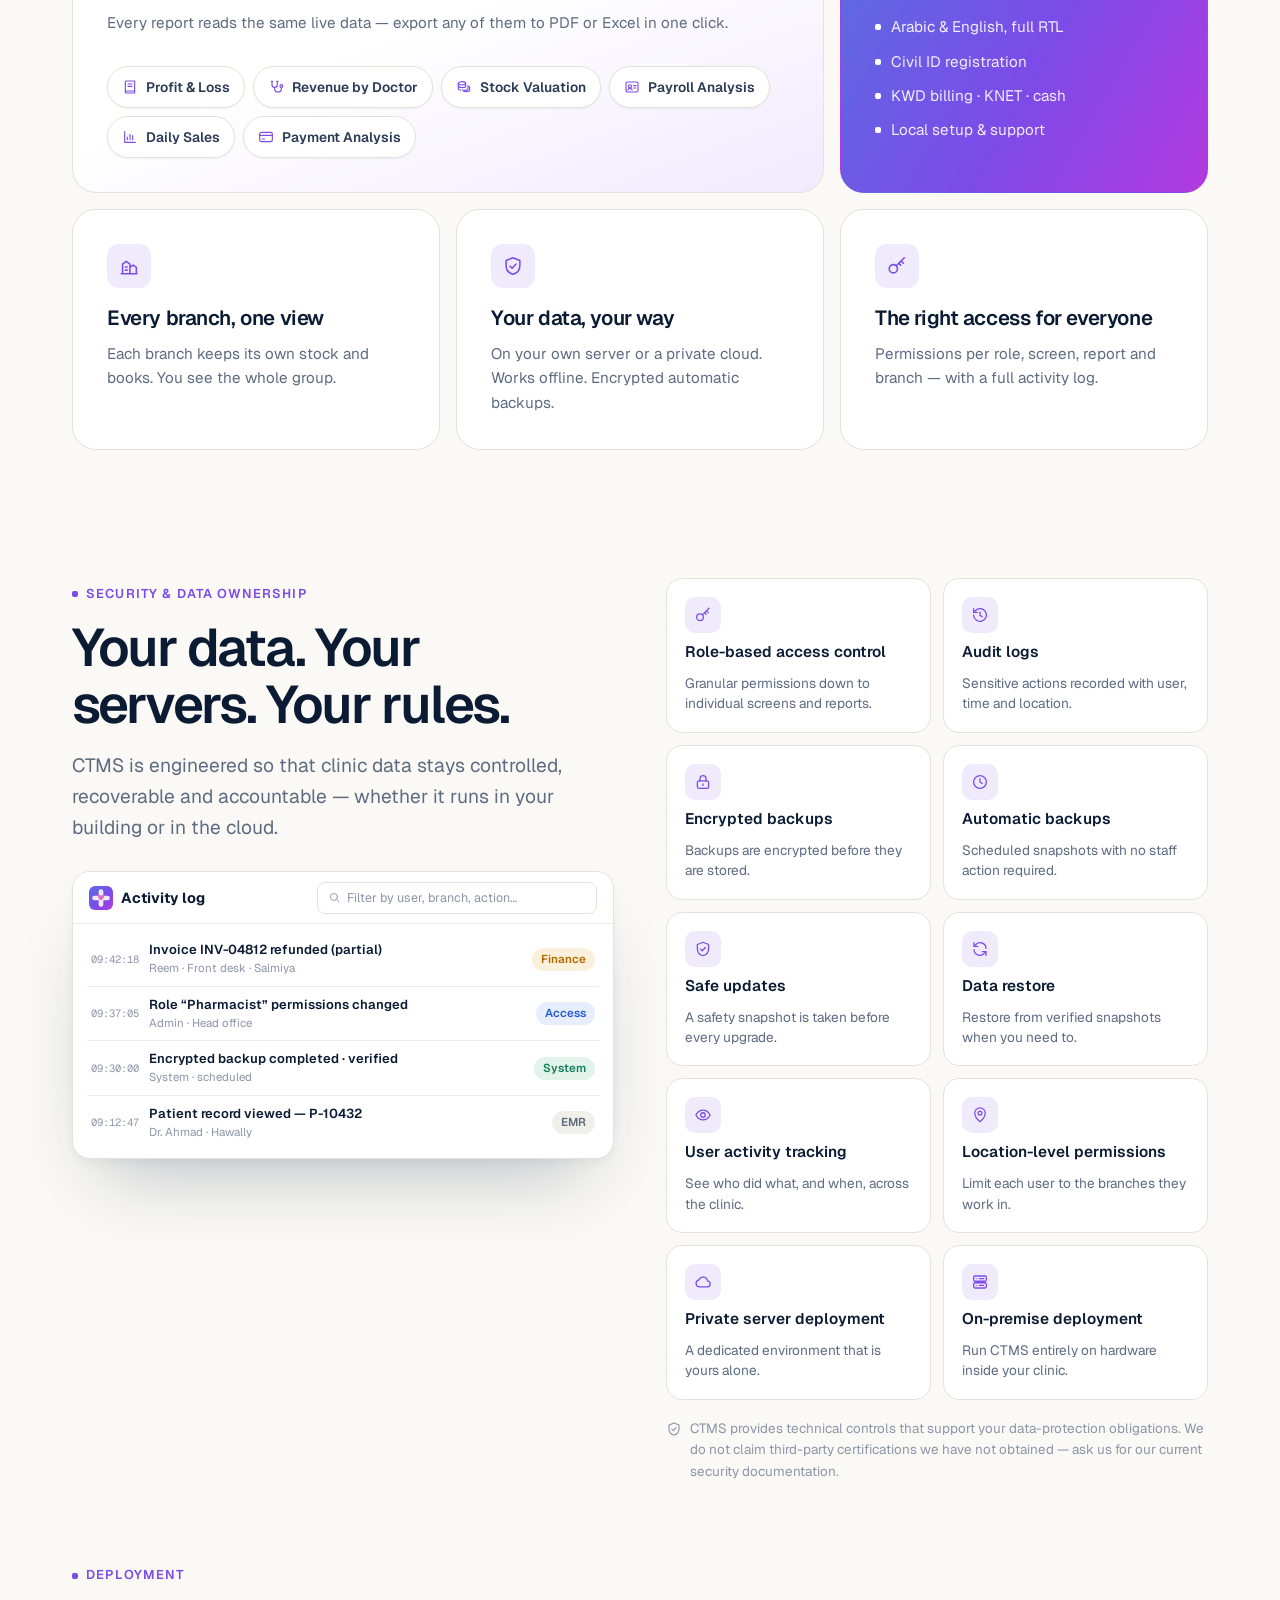
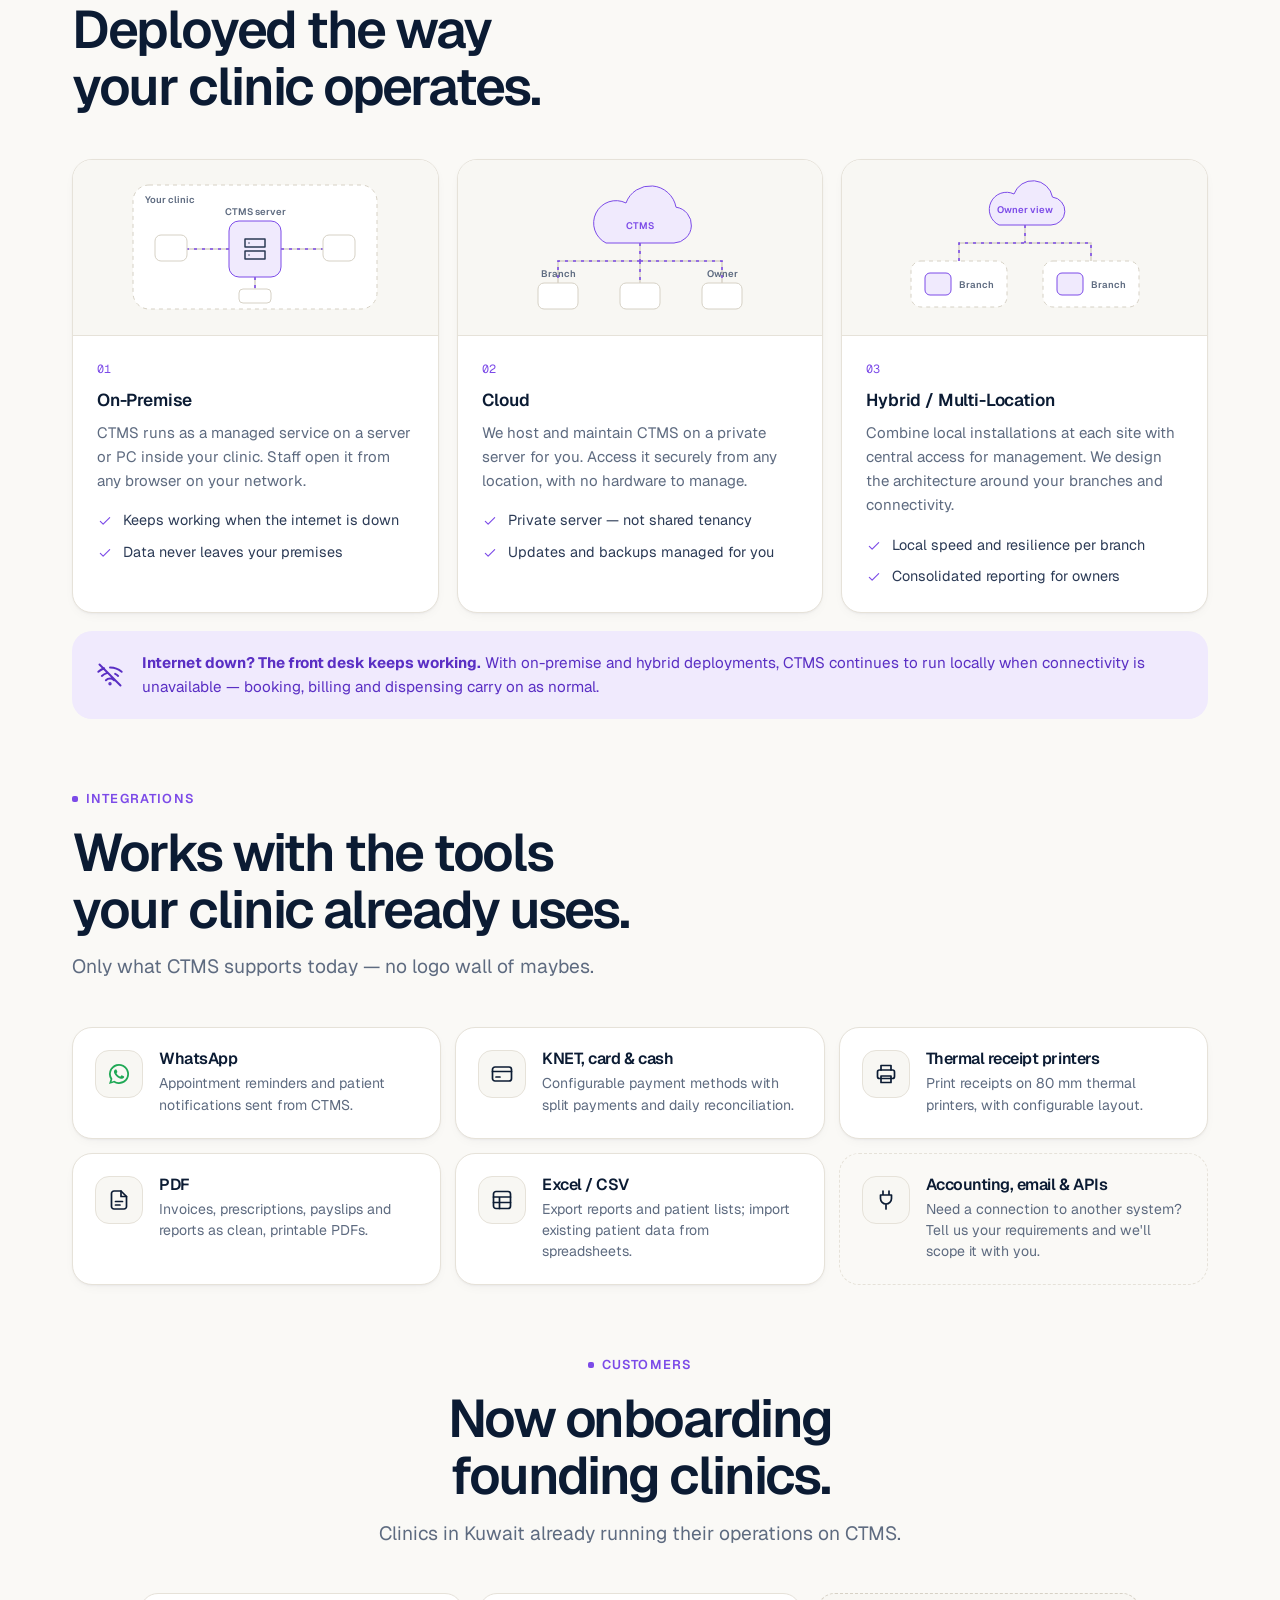
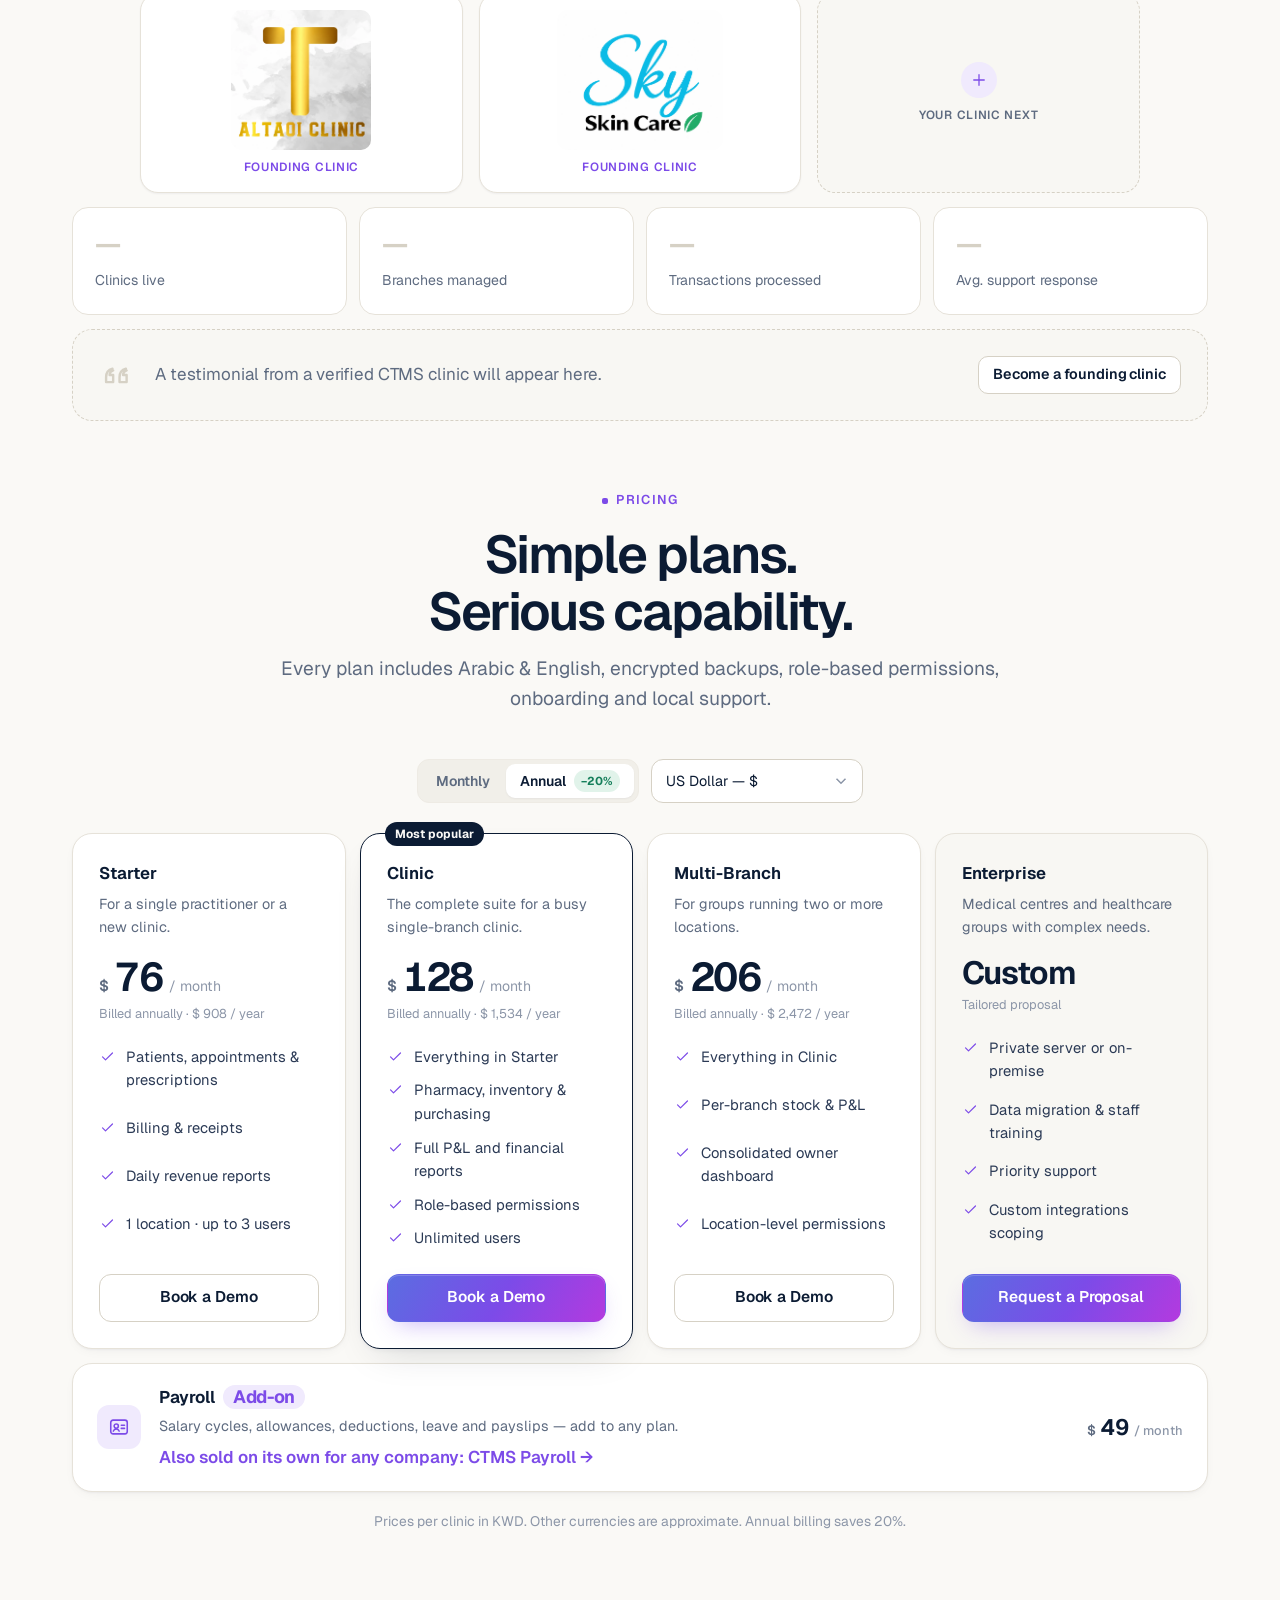
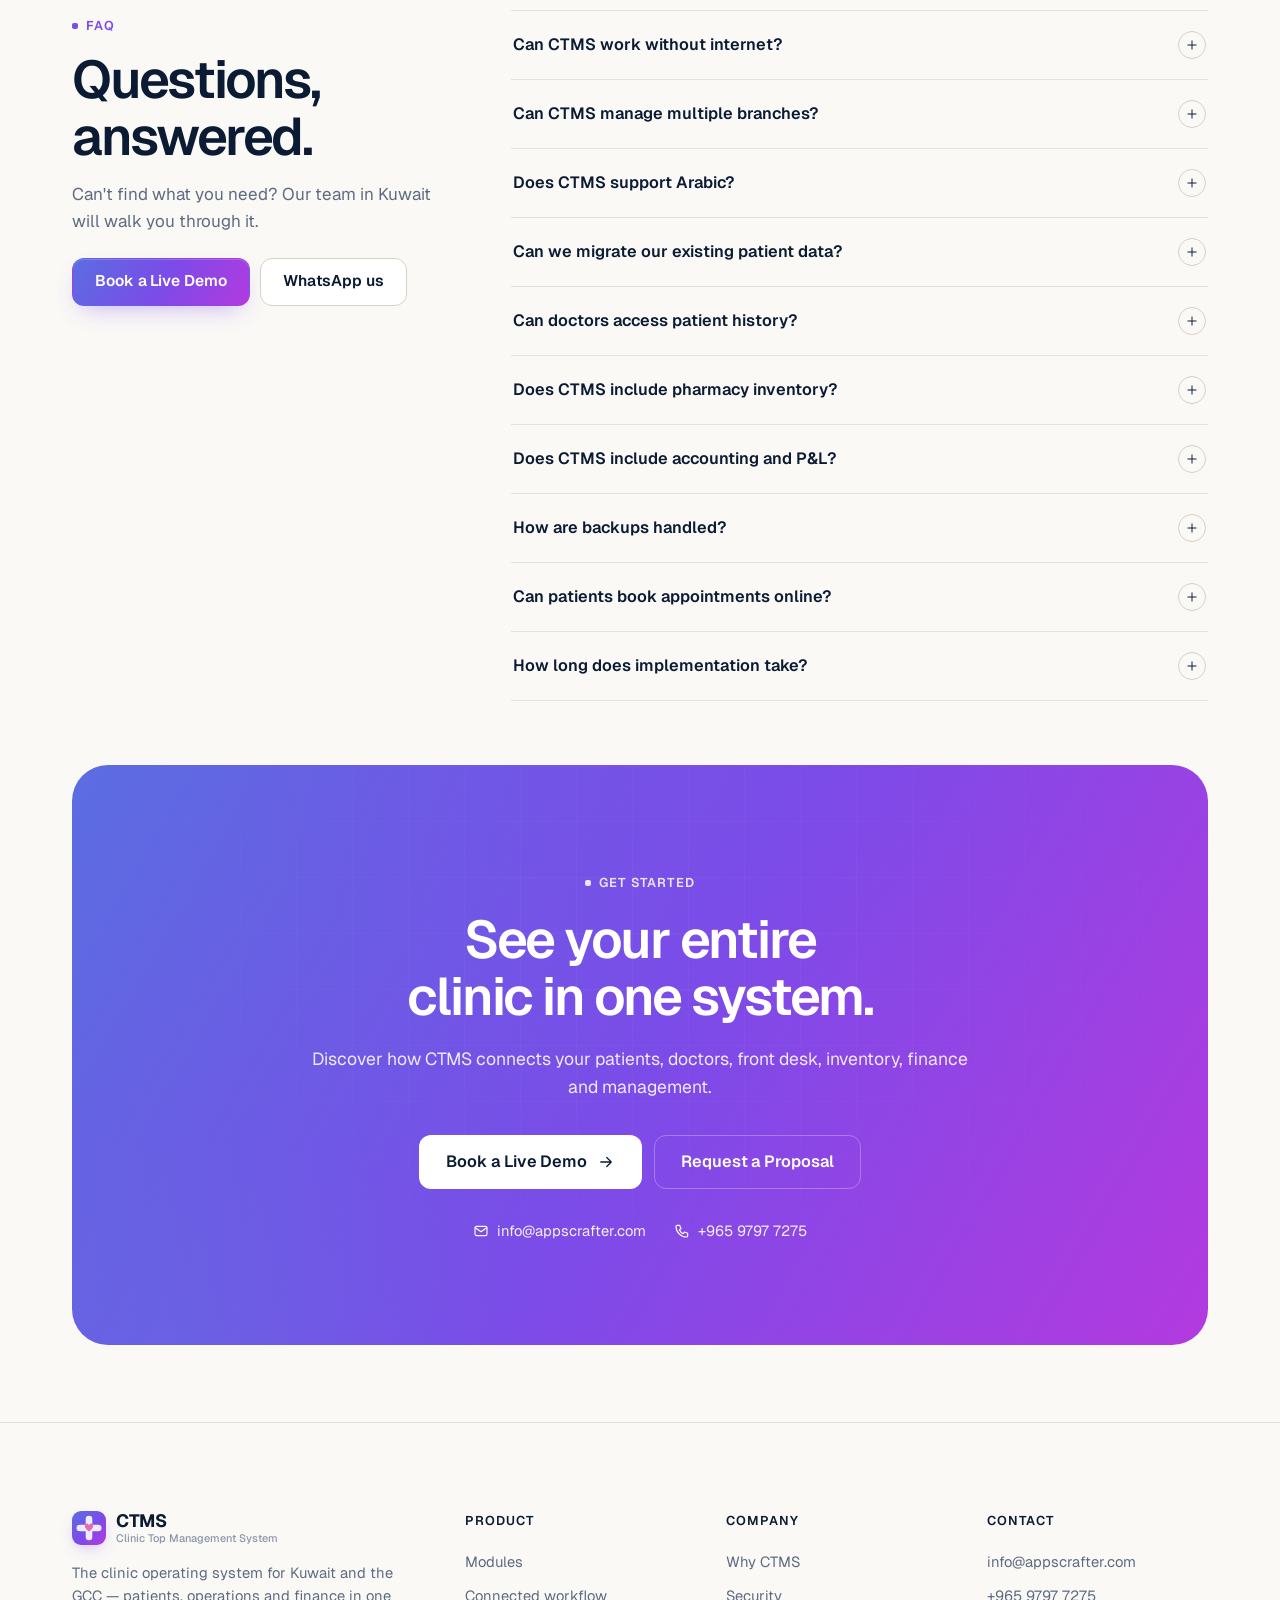
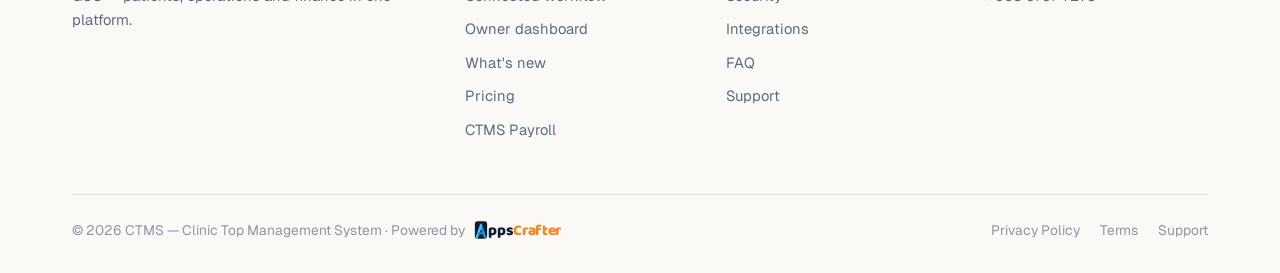
==== commit 707f12a7: "Tighter spacing between sections and under headings Co-Authored-By: Claude Opus 5.5 <noreply@anthrop" ====
--- a/index.html
+++ b/index.html
@@ -31,8 +31,8 @@
 <link rel="preconnect" href="https://fonts.googleapis.com">
 <link rel="preconnect" href="https://fonts.gstatic.com" crossorigin>
 <link rel="stylesheet" href="https://fonts.googleapis.com/css2?family=Baloo+2:wght@800&family=Geist:wght@400;500;600;700&family=Geist+Mono:wght@400;500&family=IBM+Plex+Sans+Arabic:wght@400;500;600;700&display=swap">
-<link rel="stylesheet" href="assets/ctms.css?v=202610261935">
-<link rel="stylesheet" href="assets/site.css?v=202610261935">
+<link rel="stylesheet" href="assets/ctms.css?v=202610270648">
+<link rel="stylesheet" href="assets/site.css?v=202610270648">
 <script>document.documentElement.classList.remove('no-js');try{var t=localStorage.getItem('ctms-theme');if(t)document.documentElement.setAttribute('data-theme',t);if(localStorage.getItem('ctms-lang')==='ar'&&!/[?&]lang=en/.test(location.search))location.replace('ar/'+location.hash);}catch(e){}</script>
 <script type="application/ld+json">
 {"@context":"https://schema.org","@type":"SoftwareApplication","name":"CTMS — Clinic Top Management System","applicationCategory":"BusinessApplication","applicationSubCategory":"Clinic management software","operatingSystem":"Windows, Web browser","inLanguage":["en","ar"],"description":"Clinic operating system for Kuwait and the GCC: appointments, patient records, billing, pharmacy, inventory, payroll, finance and multi-branch reporting.","url":"https://ctms.website/","offers":{"@type":"Offer","priceCurrency":"KWD","price":"29","availability":"https://schema.org/InStock"},"publisher":{"@type":"Organization","name":"Appscrafter","email":"info@appscrafter.com","telephone":"+965 9797 7275","areaServed":["KW","SA","AE","QA","BH","OM"]}}
@@ -900,6 +900,6 @@
   </div>
 </div>
 
-<script src="assets/app.js?v=202610261935" defer></script>
+<script src="assets/app.js?v=202610270648" defer></script>
 </body>
 </html>
--- a/assets/site.css
+++ b/assets/site.css
@@ -481,7 +481,12 @@
 /* =====================================================================
    Minimal layout (2026-10-27): logo strip, compact What's-new row, Why bento
    ===================================================================== */
-:root{--sec:clamp(88px,11vw,148px)}
+:root{--sec:clamp(40px,5vw,68px)}
+.sec-head{margin-bottom:clamp(28px,3.5vw,44px)}
+.sec-head p{margin-top:14px}
+.hero{padding-bottom:clamp(24px,4vw,48px)}
+.stage{margin-top:clamp(36px,5vw,56px)}
+.footer{margin-top:clamp(48px,6vw,80px)}
 .sec-head h2{max-width:20ch}
 .sec-head.center h2{margin-inline:auto}
 .logos{display:flex;align-items:center;justify-content:center;gap:28px;flex-wrap:wrap;margin-top:clamp(40px,6vw,64px)}
